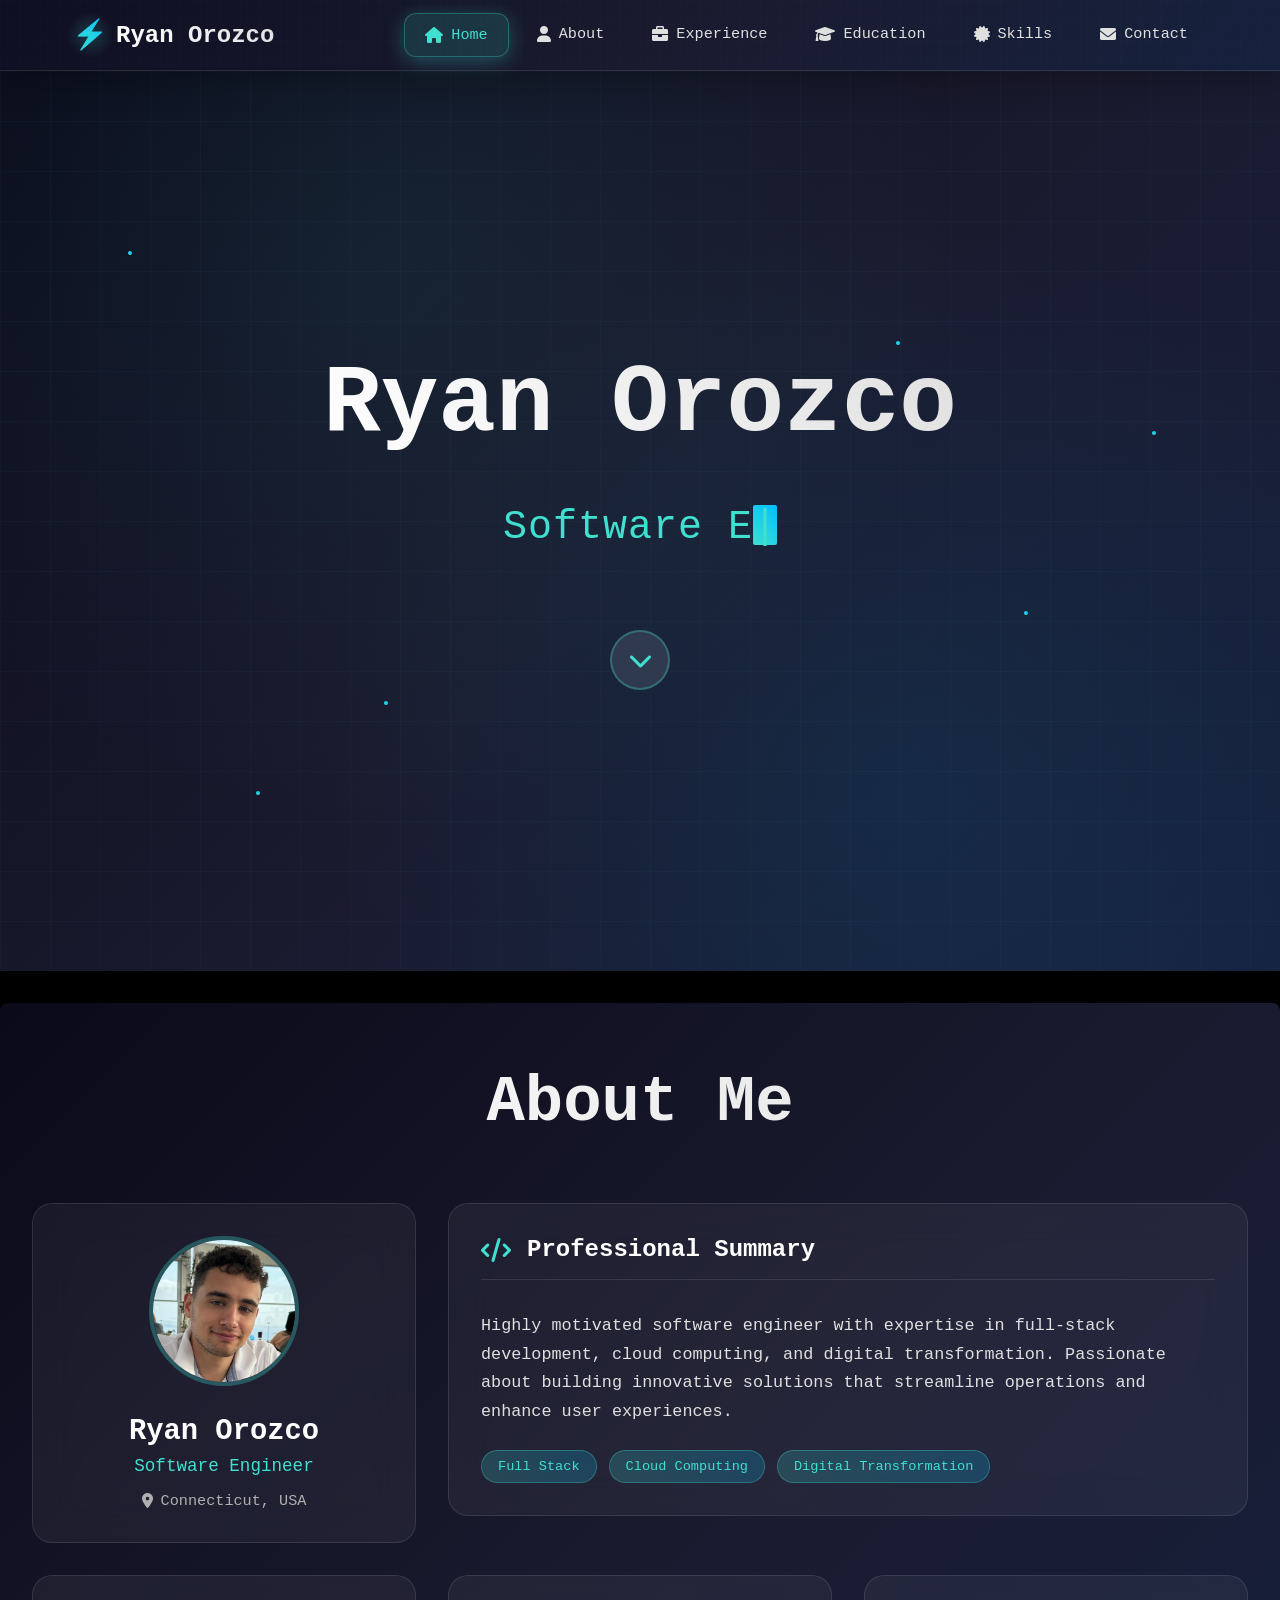
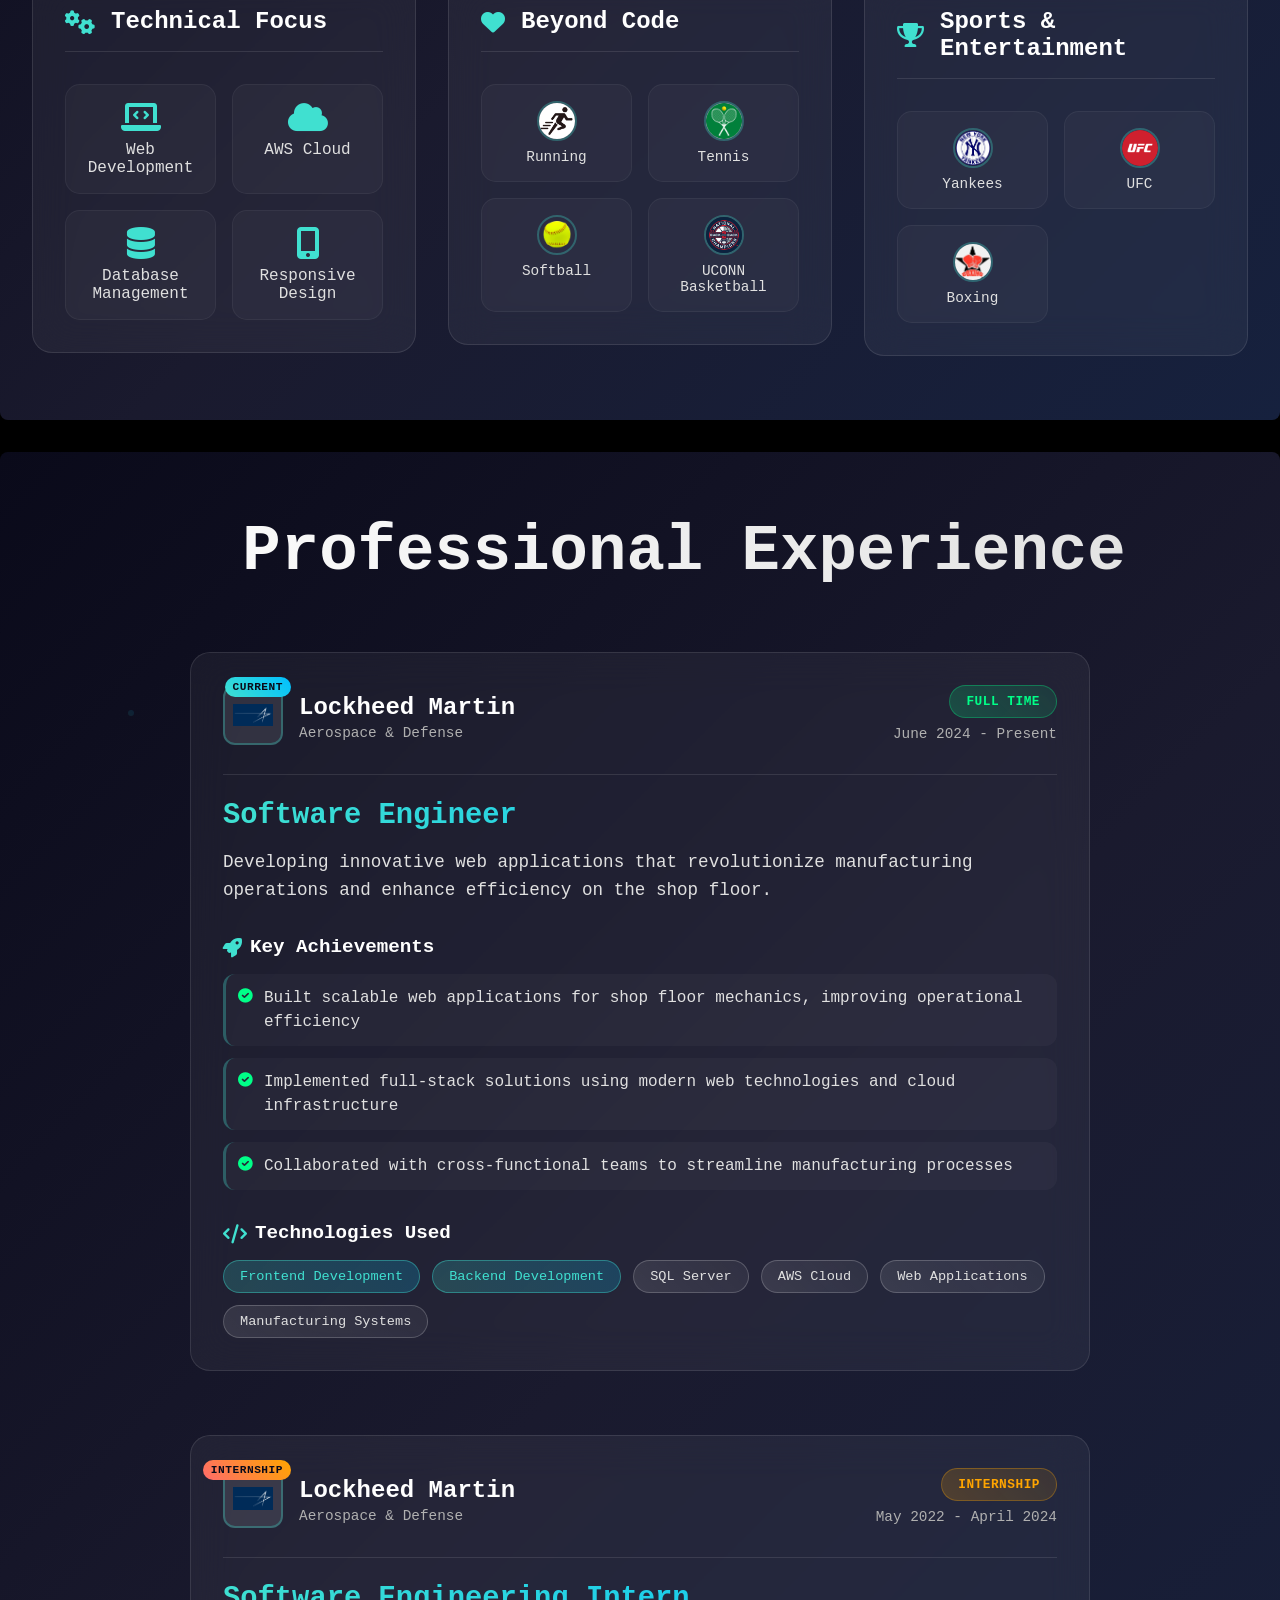
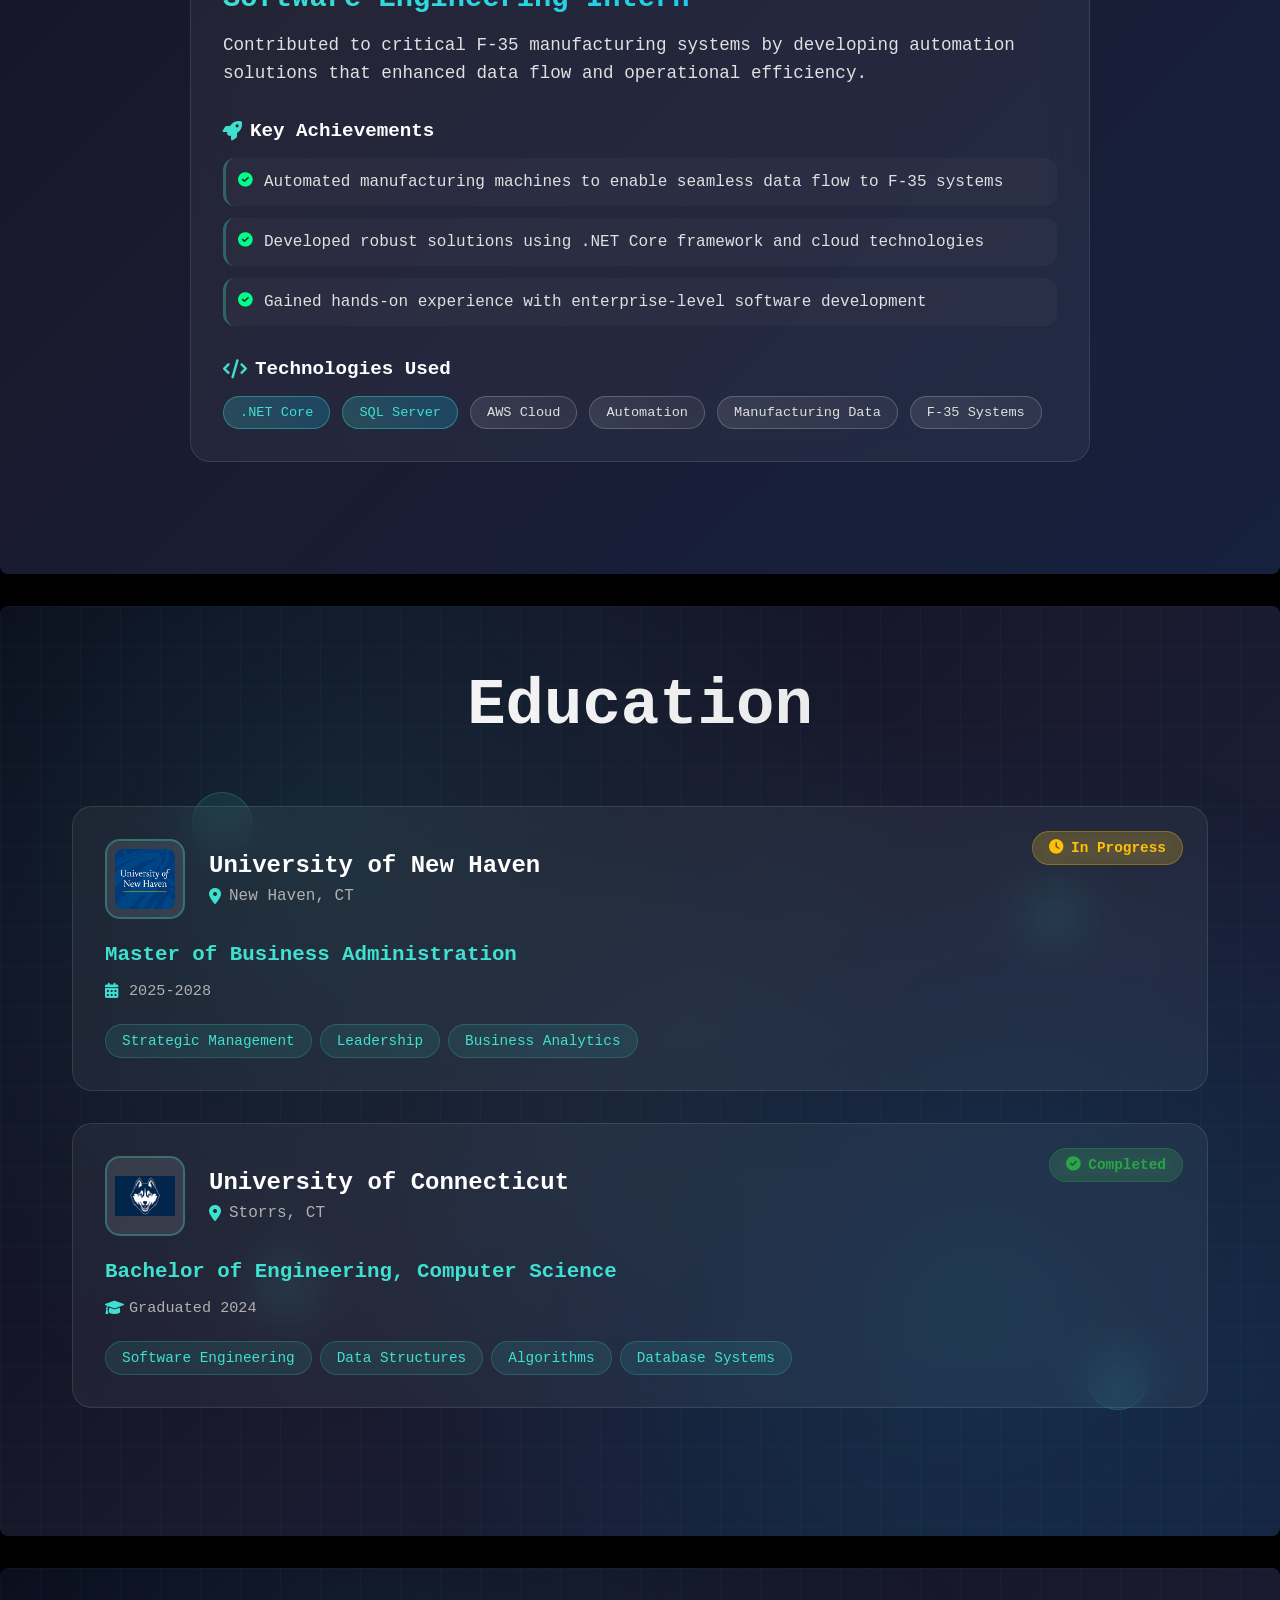
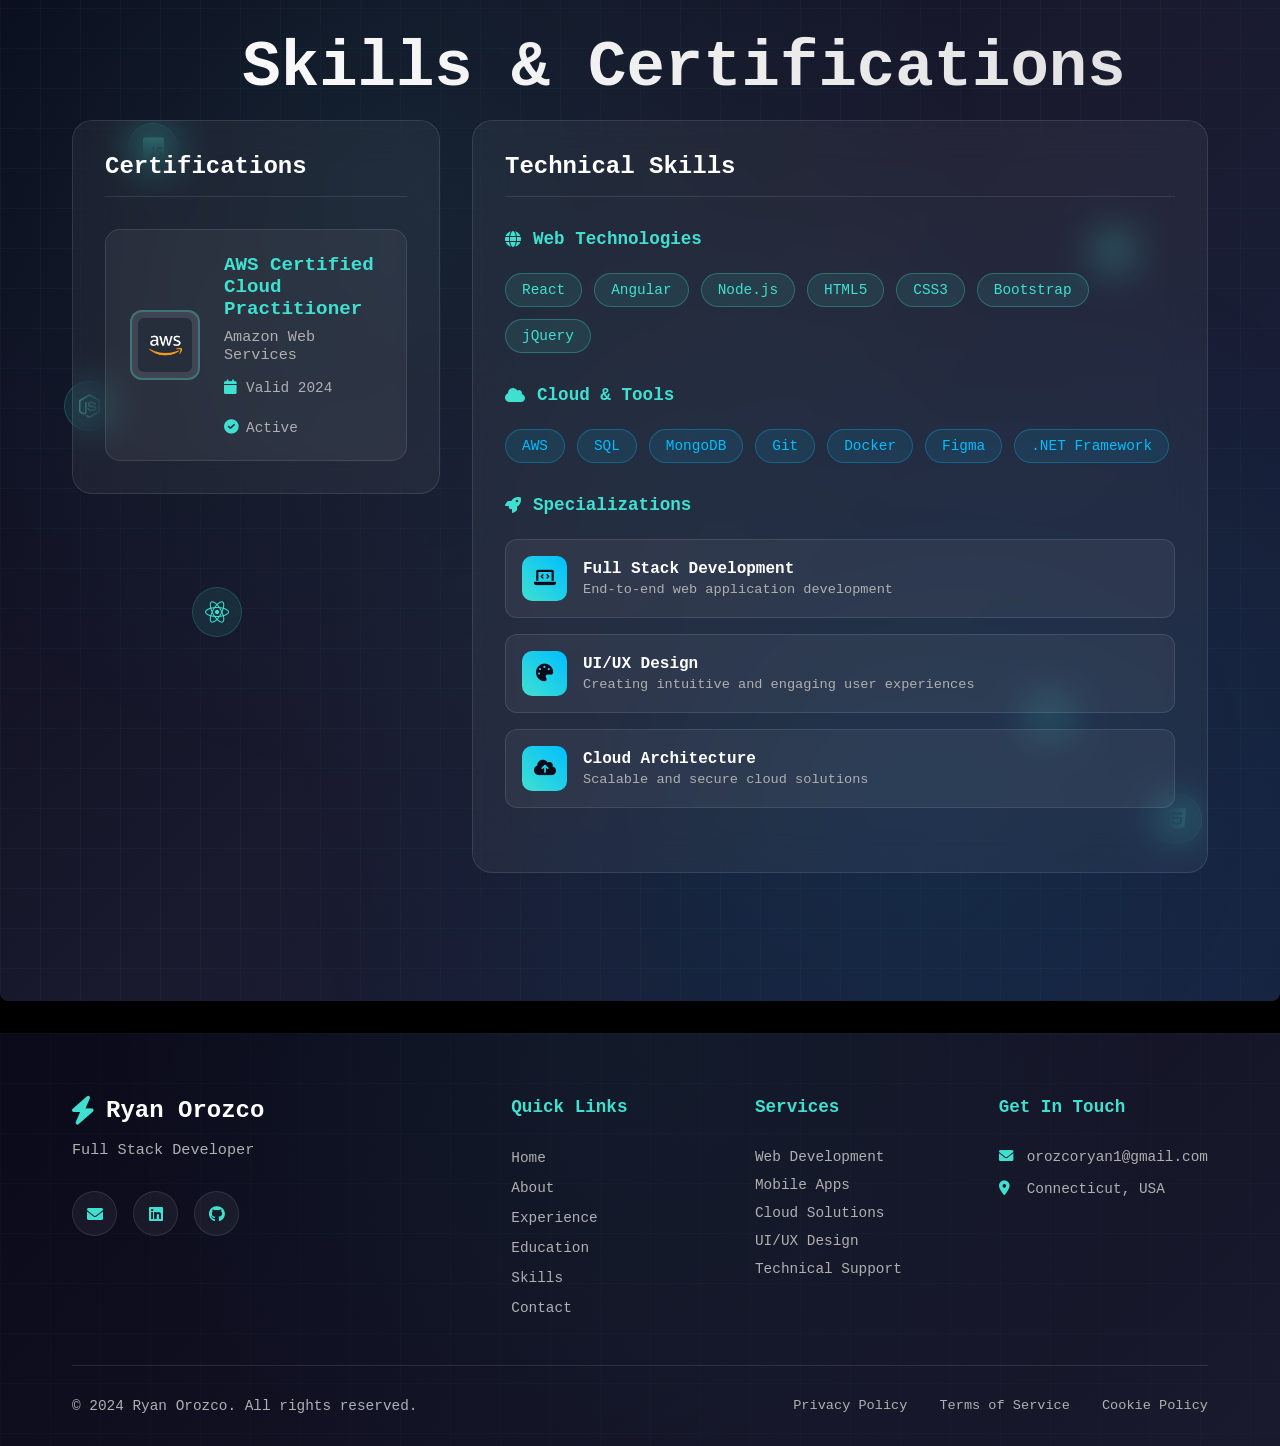
==== index.html @ 49c232d5 "before computer dies" ====
<!DOCTYPE html>
<html lang="en">
<head>
    <meta charset="UTF-8">
    <meta name="viewport" content="width=device-width, initial-scale=1.0">
    <title>Ryan Orozco - Software Engineer</title>
    <link rel="stylesheet" href="Styles/Baseline.css">
    <link rel="stylesheet" href="https://cdnjs.cloudflare.com/ajax/libs/font-awesome/6.0.0-beta3/css/all.min.css">
</head>
<body>
    <!--#region NavBar-->
        <nav class="modern-navbar">
            <div class="nav-container">
                <div class="nav-brand">
                    <a href="#home" class="brand-link">
                        <span class="brand-icon">⚡</span>
                        <span class="brand-text">Ryan Orozco</span>
                    </a>
                </div>
                
                <ul class="nav-menu" id="navbar">
                    <li class="nav-item">
                        <a href="#home" class="nav-link">
                            <i class="fas fa-home"></i>
                            <span>Home</span>
                        </a>
                    </li>
                    <li class="nav-item">
                        <a href="#about" class="nav-link">
                            <i class="fas fa-user"></i>
                            <span>About</span>
                        </a>
                    </li>
                    <li class="nav-item">
                        <a href="#experience" class="nav-link">
                            <i class="fas fa-briefcase"></i>
                            <span>Experience</span>
                        </a>
                    </li>
                    <li class="nav-item">
                        <a href="#education" class="nav-link">
                            <i class="fas fa-graduation-cap"></i>
                            <span>Education</span>
                        </a>
                    </li>
                    <li class="nav-item">
                        <a href="#certifications_and_skills" class="nav-link">
                            <i class="fas fa-certificate"></i>
                            <span>Skills</span>
                        </a>
                    </li>
                    <li class="nav-item">
                        <a href="#contact" class="nav-link">
                            <i class="fas fa-envelope"></i>
                            <span>Contact</span>
                        </a>
                    </li>
                </ul>
                
                <div class="nav-toggle" id="hamburger">
                    <span class="hamburger-line"></span>
                    <span class="hamburger-line"></span>
                    <span class="hamburger-line"></span>
                </div>
            </div>
        </nav>
        <script src="Scripts/navbarScript.js"></script>
    <!-- #endregion Navbar -->

    <header id="home" class="modern-hero">
        <!-- Animated background elements -->
        <div class="hero-background">
            <div class="tech-grid"></div>
            <div class="floating-particles">
                <div class="particle"></div>
                <div class="particle"></div>
                <div class="particle"></div>
                <div class="particle"></div>
                <div class="particle"></div>
                <div class="particle"></div>
            </div>
            <div class="gradient-overlay"></div>
        </div>
        
        <!-- Main content -->
        <div class="hero-content">
                
                <h1 class="hero-name">
                    <span id="name"></span>
                </h1>
                
                <h2 class="hero-title">
                    <span id="title"></span>
                </h2>
                
                <!-- Dropdown Arrow -->
                <div class="dropdown-arrow" id="dropdownArrow">
                    <i class="fas fa-chevron-down"></i>
                </div>
                
              
            </div>
                        
        </div>
        
        
        <!-- Audio element for effects -->
        <audio id="whooshSound" src="Images/whoosh.mp3" preload="auto"></audio>
    </header>
    

    <!-- #region Calling Scripts -->
    <script src="Scripts/cursorScript.js"></script>

    <!-- #endregion -->


    <!-- #region Sections -->


    <!-- #region About Me -->
    <section id="about" class="modern-about-section">
        <!-- Animated background elements -->
        <div class="about-background">
            <div class="code-particles">
                <div class="code-line"></div>
                <div class="code-line"></div>
                <div class="code-line"></div>
                <div class="code-line"></div>
                <div class="code-line"></div>
            </div>
            <div class="tech-grid-overlay"></div>
        </div>

        <div class="about-container">
            <div class="about-header">
                <h2 class="section-title">
                    About Me
                </h2>
            </div>

            <div class="about-content-grid">
                <!-- Profile Card -->
                <div class="profile-card">
                    <div class="profile-image-container">
                        <img src="Images/AboutMeCropped.jpg" alt="Ryan Orozco" class="profile-image">
                    </div>
                    <div class="profile-info">
                        <h3 class="profile-name">Ryan Orozco</h3>
                        <p class="profile-title">Software Engineer</p>
                        <div class="profile-location">
                            <i class="fas fa-map-marker-alt"></i>
                            <span>Connecticut, USA</span>
                        </div>
                    </div>
                </div>

                <!-- Professional Summary Card -->
                <div class="summary-card">
                    <div class="card-header">
                        <i class="fas fa-code"></i>
                        <h3>Professional Summary</h3>
                    </div>
                    <div class="card-content">
                        <p class="summary-text">
                            Highly motivated software engineer with expertise in full-stack development, 
                            cloud computing, and digital transformation. Passionate about building 
                            innovative solutions that streamline operations and enhance user experiences.
                        </p>
                        <div class="tech-highlights">
                            <span class="tech-tag">Full Stack</span>
                            <span class="tech-tag">Cloud Computing</span>
                            <span class="tech-tag">Digital Transformation</span>
                        </div>
                    </div>
                </div>

                <!-- Technical Expertise Card -->
                <div class="expertise-card">
                    <div class="card-header">
                        <i class="fas fa-cogs"></i>
                        <h3>Technical Focus</h3>
                    </div>
                    <div class="card-content">
                        <div class="expertise-grid">
                            <div class="expertise-item">
                                <i class="fas fa-laptop-code"></i>
                                <span>Web Development</span>
                            </div>
                            <div class="expertise-item">
                                <i class="fas fa-cloud"></i>
                                <span>AWS Cloud</span>
                            </div>
                            <div class="expertise-item">
                                <i class="fas fa-database"></i>
                                <span>Database Management</span>
                            </div>
                            <div class="expertise-item">
                                <i class="fas fa-mobile-alt"></i>
                                <span>Responsive Design</span>
                            </div>
                        </div>
                    </div>
                </div>

                <!-- Interests & Hobbies Card -->
                <div class="interests-card">
                    <div class="card-header">
                        <i class="fas fa-heart"></i>
                        <h3>Beyond Code</h3>
                    </div>
                    <div class="card-content">
                        <div class="interests-grid">
                            <div class="interest-item">
                                <img src="Images/running.jpg" alt="Running" class="interest-icon">
                                <span>Running</span>
                            </div>
                            <div class="interest-item">
                                <img src="Images/tennis.jpg" alt="Tennis" class="interest-icon">
                                <span>Tennis</span>
                            </div>
                            <div class="interest-item">
                                <img src="Images/mensoftball.png" alt="Softball" class="interest-icon">
                                <span>Softball</span>
                            </div>
                            <div class="interest-item">
                                <img src="Images/uconnbasketball.png" alt="UCONN Basketball" class="interest-icon">
                                <span>UCONN Basketball</span>
                            </div>
                        </div>
                    </div>
                </div>

                <!-- Sports & Entertainment Card -->
                <div class="sports-card">
                    <div class="card-header">
                        <i class="fas fa-trophy"></i>
                        <h3>Sports & Entertainment</h3>
                    </div>
                    <div class="card-content">
                        <div class="sports-grid">
                            <div class="sport-item">
                                <img src="Images/Yankees.png" alt="Yankees" class="sport-icon">
                                <span>Yankees</span>
                            </div>
                            <div class="sport-item">
                                <img src="Images/UFC.png" alt="UFC" class="sport-icon">
                                <span>UFC</span>
                            </div>
                            <div class="sport-item">
                                <img src="Images/boxing.png" alt="Boxing" class="sport-icon">
                                <span>Boxing</span>
                            </div>
                        </div>
                    </div>
                </div>

            </div>
        </div>
    </section>
    
    

    <!-- #endregion About Me -->

    <!-- #region Experience -->
    <section id="experience" class="modern-experience-section">
        <!-- Animated background elements -->
        <div class="experience-background">
            <div class="tech-particles">
                <div class="tech-particle"></div>
                <div class="tech-particle"></div>
                <div class="tech-particle"></div>
                <div class="tech-particle"></div>
                <div class="tech-particle"></div>
                <div class="tech-particle"></div>
            </div>
            <div class="circuit-pattern"></div>
        </div>

        <div class="experience-container">
            <div class="experience-header">
                <h2 class="section-title">
                    <span class="title-icon">💼</span>
                    Professional Experience
                </h2>
            </div>

            <div class="experience-timeline">
                <!-- Current Role -->
                <div class="experience-item current">
                    <div class="experience-timeline-marker">
                        <div class="timeline-dot current-dot"></div>
                        <div class="timeline-line"></div>
                    </div>
                    
                    <div class="experience-card">
                        <div class="experience-header-card">
                            <div class="company-info">
                                <div class="company-logo-container">
                                    <img src="Images/LMCOlogo.png" alt="Lockheed Martin" class="company-logo">
                                    <div class="company-badge">Current</div>
                                </div>
                                <div class="company-details">
                                    <h3 class="company-name">Lockheed Martin</h3>
                                    <p class="company-industry">Aerospace & Defense</p>
                                </div>
                            </div>
                            <div class="role-meta">
                                <span class="employment-type full-time">Full Time</span>
                                <span class="duration">June 2024 - Present</span>
                            </div>
                        </div>

                        <div class="role-info">
                            <h4 class="role-title">Software Engineer</h4>
                            <p class="role-description">
                                Developing innovative web applications that revolutionize manufacturing operations 
                                and enhance efficiency on the shop floor.
                            </p>
                        </div>

                        <div class="achievements">
                            <h5 class="achievements-title">
                                <i class="fas fa-rocket"></i>
                                Key Achievements
                            </h5>
                            <ul class="achievements-list">
                                <li class="achievement-item">
                                    <i class="fas fa-check-circle"></i>
                                    <span>Built scalable web applications for shop floor mechanics, improving operational efficiency</span>
                                </li>
                                <li class="achievement-item">
                                    <i class="fas fa-check-circle"></i>
                                    <span>Implemented full-stack solutions using modern web technologies and cloud infrastructure</span>
                                </li>
                                <li class="achievement-item">
                                    <i class="fas fa-check-circle"></i>
                                    <span>Collaborated with cross-functional teams to streamline manufacturing processes</span>
                                </li>
                            </ul>
                        </div>

                        <div class="tech-stack">
                            <h5 class="tech-stack-title">
                                <i class="fas fa-code"></i>
                                Technologies Used
                            </h5>
                            <div class="tech-tags">
                                <span class="tech-tag primary">Frontend Development</span>
                                <span class="tech-tag primary">Backend Development</span>
                                <span class="tech-tag secondary">SQL Server</span>
                                <span class="tech-tag secondary">AWS Cloud</span>
                                <span class="tech-tag secondary">Web Applications</span>
                                <span class="tech-tag secondary">Manufacturing Systems</span>
                            </div>
                        </div>
                    </div>
                </div>

                <!-- Previous Role -->
                <div class="experience-item">
                    <div class="experience-timeline-marker">
                        <div class="timeline-dot"></div>
                        <div class="timeline-line"></div>
                    </div>
                    
                    <div class="experience-card">
                        <div class="experience-header-card">
                            <div class="company-info">
                                <div class="company-logo-container">
                                    <img src="Images/LMCOlogo.png" alt="Lockheed Martin" class="company-logo">
                                    <div class="company-badge internship">Internship</div>
                                </div>
                                <div class="company-details">
                                    <h3 class="company-name">Lockheed Martin</h3>
                                    <p class="company-industry">Aerospace & Defense</p>
                                </div>
                            </div>
                            <div class="role-meta">
                                <span class="employment-type internship">Internship</span>
                                <span class="duration">May 2022 - April 2024</span>
                            </div>
                        </div>

                        <div class="role-info">
                            <h4 class="role-title">Software Engineering Intern</h4>
                            <p class="role-description">
                                Contributed to critical F-35 manufacturing systems by developing automation solutions 
                                that enhanced data flow and operational efficiency.
                            </p>
                        </div>

                        <div class="achievements">
                            <h5 class="achievements-title">
                                <i class="fas fa-rocket"></i>
                                Key Achievements
                            </h5>
                            <ul class="achievements-list">
                                <li class="achievement-item">
                                    <i class="fas fa-check-circle"></i>
                                    <span>Automated manufacturing machines to enable seamless data flow to F-35 systems</span>
                                </li>
                                <li class="achievement-item">
                                    <i class="fas fa-check-circle"></i>
                                    <span>Developed robust solutions using .NET Core framework and cloud technologies</span>
                                </li>
                                <li class="achievement-item">
                                    <i class="fas fa-check-circle"></i>
                                    <span>Gained hands-on experience with enterprise-level software development</span>
                                </li>
                            </ul>
                        </div>

                        <div class="tech-stack">
                            <h5 class="tech-stack-title">
                                <i class="fas fa-code"></i>
                                Technologies Used
                            </h5>
                            <div class="tech-tags">
                                <span class="tech-tag primary">.NET Core</span>
                                <span class="tech-tag primary">SQL Server</span>
                                <span class="tech-tag secondary">AWS Cloud</span>
                                <span class="tech-tag secondary">Automation</span>
                                <span class="tech-tag secondary">Manufacturing Data</span>
                                <span class="tech-tag secondary">F-35 Systems</span>
                            </div>
                        </div>
                    </div>
                </div>

                <!-- Timeline End -->
                <div class="timeline-end">
                    <div class="timeline-dot end-dot"></div>
                </div>
            </div>
        </div>
    </section>

    <!-- #endregion Experience -->

    <!-- #region Education -->
    <section id="education" class="modern-education-section">
        <!-- Animated background elements -->
        <div class="education-background">
            <div class="tech-grid-overlay"></div>
            <div class="floating-elements">
                <div class="floating-element"></div>
                <div class="floating-element"></div>
                <div class="floating-element"></div>
                <div class="floating-element"></div>
            </div>
            <div class="gradient-mesh"></div>
        </div>

        <div class="education-container">
            <div class="education-header">
                <h2 class="section-title">
                    Education
                </h2>
            </div>

            <div class="education-timeline">
                <!-- Current/Upcoming Education -->
                <div class="education-card upcoming">
                    <div class="education-status">
                        <div class="status-badge upcoming">
                            <i class="fas fa-clock"></i>
                            <span>In Progress</span>
                        </div>
                    </div>
                    
                    <div class="education-content">
                        <div class="university-info">
                            <div class="university-logo">
                                <img src="Images/UNHlogo.png" alt="University of New Haven Logo">
                            </div>
                            <div class="university-details">
                                <h3>University of New Haven</h3>
                                <p class="location">
                                    <i class="fas fa-map-marker-alt"></i>
                                    New Haven, CT
                                </p>
                            </div>
                        </div>
                        
                        <div class="degree-info">
                            <h4>Master of Business Administration</h4>
                            <div class="degree-meta">
                                <span class="start-date">
                                    <i class="fas fa-calendar-alt"></i>
                                    2025-2028
                                </span>
                                
                            </div>
                        </div>
                        
                        <div class="education-skills">
                            <span class="skill-tag">Strategic Management</span>
                            <span class="skill-tag">Leadership</span>
                            <span class="skill-tag">Business Analytics</span>
                        </div>
                    </div>
                </div>

                <!-- Completed Education -->
                <div class="education-card completed">
                    <div class="education-status">
                        <div class="status-badge completed">
                            <i class="fas fa-check-circle"></i>
                            <span>Completed</span>
                        </div>
                    </div>
                    
                    <div class="education-content">
                        <div class="university-info">
                            <div class="university-logo">
                                <img src="Images/UconnLogoPersonalWeb.jpeg" alt="University of Connecticut Logo">
                            </div>
                            <div class="university-details">
                                <h3>University of Connecticut</h3>
                                <p class="location">
                                    <i class="fas fa-map-marker-alt"></i>
                                    Storrs, CT
                                </p>
                            </div>
                        </div>
                        
                        <div class="degree-info">
                            <h4>Bachelor of Engineering, Computer Science</h4>
                            <div class="degree-meta">
                                <span class="graduation-date">
                                    <i class="fas fa-graduation-cap"></i>
                                    Graduated 2024
                                </span>
                            </div>
                        </div>
                        
                        <div class="education-skills">
                            <span class="skill-tag">Software Engineering</span>
                            <span class="skill-tag">Data Structures</span>
                            <span class="skill-tag">Algorithms</span>
                            <span class="skill-tag">Database Systems</span>
                        </div>
                    </div>
                </div>
            </div>
           
        </div>
    </section>
    
     <!-- #endregion Education -->

    <!-- #region Certification and Skills -->
    <section id="certifications_and_skills" class="modern-skills-section">
        <!-- Animated background elements -->
        <div class="skills-background">
            <div class="tech-pattern"></div>
            <div class="floating-icons">
                <div class="floating-icon">
                    <i class="fab fa-js-square"></i>
                </div>
                <div class="floating-icon">
                    <i class="fab fa-python"></i>
                </div>
                <div class="floating-icon">
                    <i class="fab fa-react"></i>
                </div>
                <div class="floating-icon">
                    <i class="fab fa-aws"></i>
                </div>
                <div class="floating-icon">
                    <i class="fab fa-node-js"></i>
                </div>
                <div class="floating-icon">
                    <i class="fab fa-html5"></i>
                </div>
            </div>
            <div class="gradient-overlay"></div>
        </div>

        <div class="skills-container">
            <div class="skills-header">
                <h2 class="section-title">
                    <span class="title-icon">⚡</span>
                    Skills & Certifications
                </h2>
            </div>

            <div class="skills-content">
                <!-- Certifications Section -->
                <div class="certifications-section">
                    <div class="section-card">
                        <div class="card-header">
                            <h3>Certifications</h3>
                        </div>
                        <div class="card-content">
                            <div class="certification-item">
                                <div class="cert-logo">
                                    <img src="Images/AWS.jpeg" alt="AWS Certified Logo">
                                </div>
                                <div class="cert-details">
                                    <h4>AWS Certified Cloud Practitioner</h4>
                                    <p class="cert-issuer">Amazon Web Services</p>
                                    <div class="cert-meta">
                                        <span class="cert-date">
                                            <i class="fas fa-calendar"></i>
                                            Valid 2024
                                        </span>
                                        <span class="cert-status">
                                            <i class="fas fa-check-circle"></i>
                                            Active
                                        </span>
                                    </div>
                                </div>
                            </div>
                        </div>
                    </div>
                </div>

                <!-- Skills Section -->
                <div class="skills-section">
                    <div class="section-card">
                        <div class="card-header">
                           
                            <h3>Technical Skills</h3>
                        </div>
                        <div class="card-content">

                            <!-- Web Technologies -->
                            <div class="skill-category">
                                <h4 class="category-title">
                                    <i class="fas fa-globe"></i>
                                    Web Technologies
                                </h4>
                                <div class="skills-tags">
                                    <span class="skill-tag primary">React</span>
                                    <span class="skill-tag primary">Angular</span>
                                    <span class="skill-tag primary">Node.js</span>
                                    <span class="skill-tag primary">HTML5</span>
                                    <span class="skill-tag primary">CSS3</span>
                                    <span class="skill-tag primary">Bootstrap</span>
                                    <span class="skill-tag primary">jQuery</span>
                                </div>
                            </div>

                            <!-- Cloud & Tools -->
                            <div class="skill-category">
                                <h4 class="category-title">
                                    <i class="fas fa-cloud"></i>
                                    Cloud & Tools
                                </h4>
                                <div class="skills-tags">
                                    <span class="skill-tag secondary">AWS</span>
                                    <span class="skill-tag secondary">SQL</span>
                                    <span class="skill-tag secondary">MongoDB</span>
                                    <span class="skill-tag secondary">Git</span>
                                    <span class="skill-tag secondary">Docker</span>
                                    <span class="skill-tag secondary">Figma</span>
                                    <span class="skill-tag secondary">.NET Framework</span>
                                </div>
                            </div>

                            <!-- Specializations -->
                            <div class="skill-category">
                                <h4 class="category-title">
                                    <i class="fas fa-rocket"></i>
                                    Specializations
                                </h4>
                                <div class="specializations">
                                    <div class="specialization-item">
                                        <div class="spec-icon">
                                            <i class="fas fa-laptop-code"></i>
                                        </div>
                                        <div class="spec-content">
                                            <h5>Full Stack Development</h5>
                                            <p>End-to-end web application development</p>
                                        </div>
                                    </div>
                                    <div class="specialization-item">
                                        <div class="spec-icon">
                                            <i class="fas fa-palette"></i>
                                        </div>
                                        <div class="spec-content">
                                            <h5>UI/UX Design</h5>
                                            <p>Creating intuitive and engaging user experiences</p>
                                        </div>
                                    </div>
                                    <div class="specialization-item">
                                        <div class="spec-icon">
                                            <i class="fas fa-cloud-upload-alt"></i>
                                        </div>
                                        <div class="spec-content">
                                            <h5>Cloud Architecture</h5>
                                            <p>Scalable and secure cloud solutions</p>
                                        </div>
                                    </div>
                                </div>
                            </div>
                        </div>
                    </div>
                </div>
            </div>

           
    </section>
    
  <!-- #endregion Certifications and Skills -->

 

    <!-- #endregion Sections -->
    
    <!-- #region Footer -->
    <footer class="modern-footer">
        <div class="footer-background">
            <div class="footer-pattern"></div>
            <div class="footer-glow"></div>
        </div>
        
        <div class="footer-container">
            <div class="footer-content">
                <!-- Brand Section -->
                <div class="footer-brand">
                    <div class="footer-logo">
                        <i class="fas fa-bolt"></i>
                        <span>Ryan Orozco</span>
                    </div>
                    <p class="footer-tagline">Full Stack Developer</p>
                    <div class="footer-social">
                        <a href="mailto:orozcoryan1@gmail.com" class="social-link">
                            <i class="fas fa-envelope"></i>
                        </a>
                        <a href="https://www.linkedin.com/in/ryan-orozco-b74a25164/" target="_blank" class="social-link">
                            <i class="fab fa-linkedin"></i>
                        </a>
                        <a href="#" class="social-link">
                            <i class="fab fa-github"></i>
                        </a>
                    </div>
                </div>

                <!-- Quick Links -->
                <div class="footer-links">
                    <h4>Quick Links</h4>
                    <ul>
                        <li><a href="#home">Home</a></li>
                        <li><a href="#about">About</a></li>
                        <li><a href="#experience">Experience</a></li>
                        <li><a href="#education">Education</a></li>
                        <li><a href="#certifications_and_skills">Skills</a></li>
                        <li><a href="#contact">Contact</a></li>
                    </ul>
                </div>

                <!-- Services -->
                <div class="footer-services">
                    <h4>Services</h4>
                    <ul>
                        <li>Web Development</li>
                        <li>Mobile Apps</li>
                        <li>Cloud Solutions</li>
                        <li>UI/UX Design</li>
                        <li>Technical Support</li>
                    </ul>
                </div>

                <!-- Contact Info -->
                <div class="footer-contact">
                    <h4>Get In Touch</h4>
                    <div class="contact-info">
                        <div class="contact-item">
                            <i class="fas fa-envelope"></i>
                            <span>orozcoryan1@gmail.com</span>
                        </div>
                        <div class="contact-item">
                            <i class="fas fa-map-marker-alt"></i>
                            <span>Connecticut, USA</span>
                        </div>
                        
                    </div>
                </div>
            </div>

            <!-- Footer Bottom -->
            <div class="footer-bottom">
                <div class="footer-copyright">
                    <p>&copy; 2024 Ryan Orozco. All rights reserved.</p>
                </div>
                <div class="footer-legal">
                    <a href="#">Privacy Policy</a>
                    <a href="#">Terms of Service</a>
                    <a href="#">Cookie Policy</a>
                </div>
            </div>
        </div>
    </footer>
    <!-- #endregion Footer -->

</body>
</html>
---- Styles/Baseline.css ----
/* ===== GLOBAL STYLES ===== */
* {
    box-sizing: border-box;
}

body {
    font-family: 'Courier New', Courier, monospace;
    margin: 0;
    padding: 0;
    background-color: black;
    color: #333;
    overflow-x: hidden;
}

html {
    scroll-behavior: smooth;
}

/* Custom Scrollbar */
::-webkit-scrollbar {
    width: 8px;
}

::-webkit-scrollbar-track {
    background: #0f0f23;
}

::-webkit-scrollbar-thumb {
    background: linear-gradient(45deg, #40e0d0, #00bfff);
    border-radius: 4px;
}

::-webkit-scrollbar-thumb:hover {
    background: linear-gradient(45deg, #00bfff, #40e0d0);
}

/* ===== HERO SECTION ===== */
.modern-hero {
    position: relative;
    min-height: 100vh;
    display: flex;
    flex-direction: column;
    justify-content: center;
    align-items: center;
    color: white;
    overflow: hidden;
    background: linear-gradient(135deg, #0a0a1a 0%, #1a1a2e 50%, #16213e 100%);
}

/* Background Elements */
.hero-background {
    position: absolute;
    top: 0;
    left: 0;
    width: 100%;
    height: 100%;
    z-index: 1;
}

.tech-grid {
    position: absolute;
    top: 0;
    left: 0;
    width: 100%;
    height: 100%;
    background-image: 
        linear-gradient(rgba(64, 224, 208, 0.03) 1px, transparent 1px),
        linear-gradient(90deg, rgba(64, 224, 208, 0.03) 1px, transparent 1px);
    background-size: 50px 50px;
    animation: gridMove 20s linear infinite;
}

.floating-particles {
    position: absolute;
    width: 100%;
    height: 100%;
}

.particle {
    position: absolute;
    width: 4px;
    height: 4px;
    background: linear-gradient(45deg, #40e0d0, #00bfff);
    border-radius: 50%;
    animation: float 6s ease-in-out infinite;
}

.particle:nth-child(1) { top: 20%; left: 10%; animation-delay: 0s; }
.particle:nth-child(2) { top: 60%; left: 80%; animation-delay: 1s; }
.particle:nth-child(3) { top: 80%; left: 20%; animation-delay: 2s; }
.particle:nth-child(4) { top: 30%; left: 70%; animation-delay: 3s; }
.particle:nth-child(5) { top: 70%; left: 30%; animation-delay: 4s; }
.particle:nth-child(6) { top: 40%; left: 90%; animation-delay: 5s; }

.gradient-overlay {
    position: absolute;
    top: 0;
    left: 0;
    width: 100%;
    height: 100%;
    background: radial-gradient(circle at 30% 20%, rgba(64, 224, 208, 0.1) 0%, transparent 50%),
                radial-gradient(circle at 70% 80%, rgba(0, 191, 255, 0.1) 0%, transparent 50%);
}

/* Hero Content */
.hero-content {
    position: relative;
    z-index: 2;
    max-width: 1200px;
    width: 100%;
    padding: 0 2rem;
    text-align: center;
    display: flex;
    flex-direction: column;
    align-items: center;
    gap: 3rem;
}

.hero-text-container {
    display: flex;
    flex-direction: column;
    align-items: center;
    gap: 1.5rem;
}

.hero-greeting {
    opacity: 0;
    animation: fadeInUp 1s ease-out 0.5s forwards;
}

.greeting-text {
    font-size: 1.2rem;
    font-weight: 300;
    color: #40e0d0;
    letter-spacing: 2px;
    text-transform: uppercase;
}

.hero-name {
    font-size: clamp(3rem, 8vw, 6rem);
    font-weight: 700;
    margin: 0;
    background: linear-gradient(45deg, #fff, #e0e0e0);
    -webkit-background-clip: text;
    -webkit-text-fill-color: transparent;
    background-clip: text;
    opacity: 0;
    animation: fadeInUp 1s ease-out 1s forwards;
    line-height: 1.1;
}

.hero-title {
    font-size: clamp(1.5rem, 4vw, 2.5rem);
    font-weight: 300;
    margin: 0;
    color: #40e0d0;
    opacity: 0;
    animation: fadeInUp 1s ease-out 1.5s forwards;
    letter-spacing: 1px;
}

.hero-description {
    max-width: 600px;
    opacity: 0;
    animation: fadeInUp 1s ease-out 2s forwards;
}

.hero-description p {
    font-size: 1.1rem;
    color: #b0b0b0;
    margin: 0;
    line-height: 1.6;
}

/* Call to Action Buttons */
.hero-actions {
    display: flex;
    gap: 1rem;
    flex-wrap: wrap;
    justify-content: center;
    opacity: 0;
    animation: fadeInUp 1s ease-out 2.5s forwards;
}

.cta-button {
    display: flex;
    align-items: center;
    gap: 0.5rem;
    padding: 1rem 2rem;
    border-radius: 50px;
    text-decoration: none;
    font-weight: 600;
    font-size: 1rem;
    transition: all 0.3s ease;
    position: relative;
    overflow: hidden;
    cursor: pointer;
    user-select: none;
}

.cta-button::before {
    content: '';
    position: absolute;
    top: 0;
    left: -100%;
    width: 100%;
    height: 100%;
    background: linear-gradient(90deg, transparent, rgba(255, 255, 255, 0.2), transparent);
    transition: left 0.5s ease;
}

.cta-button:hover::before {
    left: 100%;
}

.cta-button.primary {
    background: linear-gradient(45deg, #40e0d0, #00bfff);
    color: #0a0a1a;
    box-shadow: 0 8px 25px rgba(64, 224, 208, 0.3);
}

.cta-button.primary:hover {
    transform: translateY(-3px);
    box-shadow: 0 12px 35px rgba(64, 224, 208, 0.4);
}

.cta-button.secondary {
    background: transparent;
    color: #40e0d0;
    border: 2px solid #40e0d0;
}

.cta-button.secondary:hover {
    background: rgba(64, 224, 208, 0.1);
    transform: translateY(-3px);
    box-shadow: 0 8px 25px rgba(64, 224, 208, 0.2);
}

/* Tech Stack Preview */
.tech-stack-preview {
    display: flex;
    gap: 2rem;
    flex-wrap: wrap;
    justify-content: center;
    opacity: 0;
    animation: fadeInUp 1s ease-out 3s forwards;
}

.tech-item {
    display: flex;
    flex-direction: column;
    align-items: center;
    gap: 0.5rem;
    padding: 1rem;
    border-radius: 15px;
    background: rgba(255, 255, 255, 0.05);
    backdrop-filter: blur(10px);
    border: 1px solid rgba(255, 255, 255, 0.1);
    transition: all 0.3s ease;
    cursor: pointer;
    position: relative;
    overflow: hidden;
}

.tech-item::before {
    content: '';
    position: absolute;
    top: 0;
    left: -100%;
    width: 100%;
    height: 100%;
    background: linear-gradient(90deg, transparent, rgba(64, 224, 208, 0.1), transparent);
    transition: left 0.5s ease;
}

.tech-item:hover::before {
    left: 100%;
}

.tech-item:hover {
    transform: translateY(-5px);
    background: rgba(64, 224, 208, 0.1);
    border-color: rgba(64, 224, 208, 0.3);
    box-shadow: 0 10px 30px rgba(64, 224, 208, 0.2);
}

.tech-item i {
    font-size: 2rem;
    color: #40e0d0;
}

.tech-item span {
    font-size: 0.9rem;
    color: #b0b0b0;
    font-weight: 500;
}

/* Dropdown Arrow */
.dropdown-arrow {
    display: flex;
    align-items: center;
    justify-content: center;
    width: 60px;
    height: 60px;
    background: rgba(255, 255, 255, 0.1);
    backdrop-filter: blur(10px);
    border: 2px solid rgba(64, 224, 208, 0.3);
    border-radius: 50%;
    margin: 2rem auto 0;
    cursor: pointer;
    transition: all 0.3s ease;
    opacity: 0;
    transform: translateY(20px);
    animation: fadeInUp 1s ease-out 2.5s forwards;
    position: relative;
    overflow: hidden;
}

.dropdown-arrow::before {
    content: '';
    position: absolute;
    top: 0;
    left: -100%;
    width: 100%;
    height: 100%;
    background: linear-gradient(90deg, transparent, rgba(64, 224, 208, 0.2), transparent);
    transition: left 0.5s ease;
}

.dropdown-arrow:hover::before {
    left: 100%;
}

.dropdown-arrow:hover {
    background: rgba(64, 224, 208, 0.2);
    border-color: rgba(64, 224, 208, 0.6);
    transform: translateY(-5px);
    box-shadow: 0 10px 30px rgba(64, 224, 208, 0.3);
}

.dropdown-arrow i {
    font-size: 1.5rem;
    color: #40e0d0;
    transition: all 0.3s ease;
    animation: bounce 2s infinite;
}

.dropdown-arrow:hover i {
    color: #00bfff;
    transform: scale(1.2);
}

/* Scroll Indicator */
.scroll-indicator {
    position: absolute;
    bottom: 4.5rem;
    left: 49%;
    transform: translateX(-50%);
    z-index: 2;
    display: flex;
    flex-direction: column;
    align-items: center;
    justify-content: center;
    gap: 1rem;
    opacity: 0;
    animation: fadeIn 1s ease-out 4s forwards;
    text-align: center;
    width: auto;
}

.scroll-text {
    font-size: 0.9rem;
    color: #808080;
    letter-spacing: 1px;
    text-transform: uppercase;
}

.scroll-arrow {
    color: #40e0d0;
    font-size: 1.5rem;
    animation: bounce 2s infinite;
}

/* ===== NAVIGATION BAR ===== */
.modern-navbar {
    position: sticky;
    top: 0;
    z-index: 1000;
    background: linear-gradient(135deg, #0f0f23 0%, #1a1a2e 50%, #16213e 100%);
    backdrop-filter: blur(10px);
    border-bottom: 1px solid rgba(255, 255, 255, 0.1);
    box-shadow: 0 8px 32px rgba(0, 0, 0, 0.3);
    transition: all 0.3s ease;
}

.modern-navbar::before {
    content: '';
    position: absolute;
    top: 0;
    left: 0;
    right: 0;
    bottom: 0;
    background-image: 
        linear-gradient(rgba(64, 224, 208, 0.03) 1px, transparent 1px),
        linear-gradient(90deg, rgba(64, 224, 208, 0.03) 1px, transparent 1px);
    background-size: 20px 20px;
    pointer-events: none;
    opacity: 0.5;
}

.nav-container {
    max-width: 1200px;
    margin: 0 auto;
    display: flex;
    justify-content: space-between;
    align-items: center;
    padding: 0 2rem;
    height: 70px;
}

.nav-brand {
    display: flex;
    align-items: center;
}

.brand-link {
    display: flex;
    align-items: center;
    text-decoration: none;
    color: #fff;
    font-weight: 700;
    font-size: 1.5rem;
    transition: all 0.3s ease;
}

.brand-link:hover {
    transform: translateY(-2px);
    text-shadow: 0 0 20px rgba(64, 224, 208, 0.5);
}

.brand-icon {
    font-size: 1.8rem;
    margin-right: 0.5rem;
    background: linear-gradient(45deg, #40e0d0, #00bfff);
    -webkit-background-clip: text;
    -webkit-text-fill-color: transparent;
    background-clip: text;
    animation: pulse 2s infinite;
    position: relative;
}

.brand-icon::after {
    content: '';
    position: absolute;
    top: -5px;
    left: -5px;
    right: -5px;
    bottom: -5px;
    background: radial-gradient(circle, rgba(64, 224, 208, 0.2) 0%, transparent 70%);
    animation: float 3s ease-in-out infinite;
    pointer-events: none;
    border-radius: 50%;
}

.brand-text {
    background: linear-gradient(45deg, #fff, #e0e0e0);
    -webkit-background-clip: text;
    -webkit-text-fill-color: transparent;
    background-clip: text;
}

.nav-menu {
    display: flex;
    list-style: none;
    margin: 0;
    padding: 0;
    gap: 0.5rem;
}

.nav-item {
    position: relative;
}

.nav-link {
    display: flex;
    align-items: center;
    gap: 0.5rem;
    text-decoration: none;
    color: #e0e0e0;
    padding: 0.75rem 1.25rem;
    border-radius: 12px;
    font-weight: 500;
    font-size: 0.95rem;
    transition: all 0.3s ease;
    position: relative;
    overflow: hidden;
}

.nav-link::before {
    content: '';
    position: absolute;
    top: 0;
    left: -100%;
    width: 100%;
    height: 100%;
    background: linear-gradient(90deg, transparent, rgba(64, 224, 208, 0.2), transparent);
    transition: left 0.5s ease;
}

.nav-link:hover::before {
    left: 100%;
}

.nav-link:hover {
    color: #fff;
    background: rgba(64, 224, 208, 0.1);
    transform: translateY(-2px);
    box-shadow: 0 8px 25px rgba(64, 224, 208, 0.2);
    border: 1px solid rgba(64, 224, 208, 0.2);
}

.nav-link i {
    font-size: 1rem;
    transition: transform 0.3s ease;
}

.nav-link:hover i {
    transform: scale(1.1);
}

.nav-link.active {
    color: #40e0d0;
    background: rgba(64, 224, 208, 0.15);
    box-shadow: 0 4px 20px rgba(64, 224, 208, 0.3);
    border: 1px solid rgba(64, 224, 208, 0.3);
}

.nav-link.active i {
    color: #40e0d0;
    animation: glow 2s ease-in-out infinite alternate;
}

.nav-toggle {
    display: none;
    flex-direction: column;
    cursor: pointer;
    padding: 0.5rem;
    border-radius: 8px;
    transition: all 0.3s ease;
}

.nav-toggle:hover {
    background: rgba(64, 224, 208, 0.1);
}

.hamburger-line {
    width: 25px;
    height: 3px;
    background: linear-gradient(90deg, #40e0d0, #40e0d0);
    margin: 3px 0;
    border-radius: 2px;
    transition: all 0.3s ease;
}

/* ===== SECTIONS ===== */
section {
    margin: 2rem auto;
    padding: 1rem;
    background-color: transparent;
    border-radius: 8px;
    box-shadow: 0 4px 8px rgba(0, 0, 0, 0.1);
    scroll-margin-top: 60px;
}

.content-box h2 {
    font-size: 3rem;
    text-align: center;
    color: white;
}

/* ===== MODERN ABOUT SECTION ===== */
.modern-about-section {
    position: relative;
    min-height: 100vh;
    background: linear-gradient(135deg, #0a0a1a 0%, #1a1a2e 50%, #16213e 100%);
    overflow: hidden;
    padding: 4rem 0;
}

/* Background Elements */
.about-background {
    position: absolute;
    top: 0;
    left: 0;
    width: 100%;
    height: 100%;
    z-index: 1;
    opacity: 0.1;
}

.code-particles {
    position: absolute;
    width: 100%;
    height: 100%;
}

.code-line {
    position: absolute;
    height: 2px;
    background: linear-gradient(90deg, transparent, #40e0d0, transparent);
    animation: codeFlow 8s linear infinite;
    opacity: 0.3;
}

.code-line:nth-child(1) {
    top: 20%;
    left: -100%;
    width: 200px;
    animation-delay: 0s;
}

.code-line:nth-child(2) {
    top: 40%;
    left: -100%;
    width: 150px;
    animation-delay: 2s;
}

.code-line:nth-child(3) {
    top: 60%;
    left: -100%;
    width: 180px;
    animation-delay: 4s;
}

.code-line:nth-child(4) {
    top: 80%;
    left: -100%;
    width: 120px;
    animation-delay: 6s;
}

.code-line:nth-child(5) {
    top: 30%;
    left: -100%;
    width: 160px;
    animation-delay: 1s;
}

.tech-grid-overlay {
    position: absolute;
    top: 0;
    left: 0;
    width: 100%;
    height: 100%;
    background-image: 
        linear-gradient(rgba(64, 224, 208, 0.02) 1px, transparent 1px),
        linear-gradient(90deg, rgba(64, 224, 208, 0.02) 1px, transparent 1px);
    background-size: 40px 40px;
    animation: gridMove 25s linear infinite;
}

/* About Container */
.about-container {
    position: relative;
    z-index: 2;
    max-width: 1400px;
    margin: 0 auto;
    padding: 0 2rem;
}

/* Section Header */
.about-header {
    text-align: center;
    margin-bottom: 4rem;
}

.section-title {
    font-size: clamp(2.5rem, 5vw, 4rem);
    font-weight: 700;
    margin: 0 0 1rem 0;
    background: linear-gradient(45deg, #40e0d0, #00bfff, #40e0d0);
    -webkit-background-clip: text;
    -webkit-text-fill-color: transparent;
    background-clip: text;
    background-size: 200% 200%;
    animation: gradientShift 3s ease-in-out infinite;
}

.title-icon {
    font-size: 0.8em;
    margin-right: 0.5rem;
    animation: float 3s ease-in-out infinite;
}

.section-subtitle {
    font-size: 1.2rem;
    color: #b0b0b0;
    margin: 0;
    font-weight: 300;
    letter-spacing: 1px;
}

/* Content Grid */
.about-content-grid {
    display: grid;
    grid-template-columns: repeat(auto-fit, minmax(350px, 1fr));
    gap: 2rem;
    align-items: start;
}

/* Card Base Styles */
.profile-card,
.summary-card,
.expertise-card,
.interests-card,
.sports-card,
.code-snippet-card {
    background: rgba(255, 255, 255, 0.05);
    backdrop-filter: blur(20px);
    border: 1px solid rgba(255, 255, 255, 0.1);
    border-radius: 20px;
    padding: 2rem;
    transition: all 0.3s ease;
    position: relative;
    overflow: hidden;
}

.profile-card::before,
.summary-card::before,
.expertise-card::before,
.interests-card::before,
.sports-card::before,
.code-snippet-card::before {
    content: '';
    position: absolute;
    top: 0;
    left: -100%;
    width: 100%;
    height: 100%;
    background: linear-gradient(90deg, transparent, rgba(64, 224, 208, 0.1), transparent);
    transition: left 0.6s ease;
}

.profile-card:hover::before,
.summary-card:hover::before,
.expertise-card:hover::before,
.interests-card:hover::before,
.sports-card:hover::before,
.code-snippet-card:hover::before {
    left: 100%;
}

.profile-card:hover,
.summary-card:hover,
.expertise-card:hover,
.interests-card:hover,
.sports-card:hover,
.code-snippet-card:hover {
    transform: translateY(-10px);
    box-shadow: 0 20px 40px rgba(64, 224, 208, 0.2);
    border-color: rgba(64, 224, 208, 0.3);
}

/* Profile Card */
.profile-card {
    grid-column: span 1;
    text-align: center;
}

.profile-image-container {
    position: relative;
    margin-bottom: 1.5rem;
}

.profile-image {
    width: 150px;
    height: 150px;
    border-radius: 50%;
    object-fit: cover;
    border: 4px solid rgba(64, 224, 208, 0.3);
    transition: all 0.3s ease;
}

.profile-card:hover .profile-image {
    border-color: rgba(64, 224, 208, 0.8);
    box-shadow: 0 0 30px rgba(64, 224, 208, 0.4);
}

.profile-overlay {
    position: absolute;
    bottom: 0;
    left: 50%;
    transform: translateX(-50%);
    background: rgba(0, 0, 0, 0.8);
    padding: 0.5rem 1rem;
    border-radius: 20px;
    backdrop-filter: blur(10px);
}

.status-indicator {
    display: flex;
    align-items: center;
    gap: 0.5rem;
    font-size: 0.9rem;
}

.status-dot {
    width: 8px;
    height: 8px;
    background: #00ff88;
    border-radius: 50%;
    animation: pulse 2s infinite;
}

.status-text {
    color: #00ff88;
    font-weight: 500;
}

.profile-name {
    font-size: 1.8rem;
    font-weight: 700;
    color: #fff;
    margin: 0 0 0.5rem 0;
}

.profile-title {
    font-size: 1.1rem;
    color: #40e0d0;
    margin: 0 0 1rem 0;
    font-weight: 500;
}

.profile-location {
    display: flex;
    align-items: center;
    justify-content: center;
    gap: 0.5rem;
    color: #b0b0b0;
    font-size: 0.95rem;
}

/* Card Headers */
.card-header {
    display: flex;
    align-items: center;
    gap: 0.75rem;
    margin-bottom: 1.5rem;
    padding-bottom: 1rem;
    border-bottom: 1px solid rgba(255, 255, 255, 0.1);
}

.card-header i {
    font-size: 1.5rem;
    color: #40e0d0;
}

.card-header h3 {
    font-size: 1.3rem;
    font-weight: 600;
    color: #fff;
    margin: 0;
}

/* Summary Card */
.summary-card {
    grid-column: span 2;
}

.summary-text {
    color: #e0e0e0;
    line-height: 1.7;
    margin-bottom: 1.5rem;
    font-size: 1.05rem;
}

.tech-highlights {
    display: flex;
    gap: 0.75rem;
    flex-wrap: wrap;
}

.tech-tag {
    background: linear-gradient(45deg, rgba(64, 224, 208, 0.2), rgba(0, 191, 255, 0.2));
    border: 1px solid rgba(64, 224, 208, 0.3);
    color: #40e0d0;
    padding: 0.5rem 1rem;
    border-radius: 25px;
    font-size: 0.9rem;
    font-weight: 500;
    transition: all 0.3s ease;
}

.tech-tag:hover {
    background: linear-gradient(45deg, rgba(64, 224, 208, 0.3), rgba(0, 191, 255, 0.3));
    transform: translateY(-2px);
}

/* Expertise Card */
.expertise-grid {
    display: grid;
    grid-template-columns: repeat(auto-fit, minmax(150px, 1fr));
    gap: 1rem;
}

.expertise-item {
    display: flex;
    flex-direction: column;
    align-items: center;
    gap: 0.5rem;
    padding: 1rem;
    background: rgba(255, 255, 255, 0.03);
    border-radius: 15px;
    border: 1px solid rgba(255, 255, 255, 0.05);
    transition: all 0.3s ease;
}

.expertise-item:hover {
    background: rgba(64, 224, 208, 0.1);
    border-color: rgba(64, 224, 208, 0.3);
    transform: translateY(-5px);
}

.expertise-item i {
    font-size: 2rem;
    color: #40e0d0;
}

.expertise-item span {
    color: #e0e0e0;
    font-weight: 500;
    text-align: center;
}

/* Interests & Sports Cards */
.interests-grid,
.sports-grid {
    display: grid;
    grid-template-columns: repeat(auto-fit, minmax(120px, 1fr));
    gap: 1rem;
}

.interest-item,
.sport-item {
    display: flex;
    flex-direction: column;
    align-items: center;
    gap: 0.5rem;
    padding: 1rem;
    background: rgba(255, 255, 255, 0.03);
    border-radius: 15px;
    border: 1px solid rgba(255, 255, 255, 0.05);
    transition: all 0.3s ease;
}

.interest-item:hover,
.sport-item:hover {
    background: rgba(64, 224, 208, 0.1);
    border-color: rgba(64, 224, 208, 0.3);
    transform: translateY(-5px);
}

.interest-icon,
.sport-icon {
    width: 40px;
    height: 40px;
    border-radius: 50%;
    object-fit: cover;
    border: 2px solid rgba(64, 224, 208, 0.3);
}

.interest-item span,
.sport-item span {
    color: #e0e0e0;
    font-weight: 500;
    text-align: center;
    font-size: 0.9rem;
}

/* Code Snippet Card */
.code-snippet-card {
    grid-column: span 2;
}

.code-block {
    background: rgba(0, 0, 0, 0.6);
    border: 1px solid rgba(64, 224, 208, 0.2);
    border-radius: 15px;
    padding: 1.5rem;
    font-family: 'Courier New', monospace;
    font-size: 0.95rem;
    line-height: 1.6;
    overflow-x: auto;
}

.code-line {
    margin-bottom: 0.5rem;
    display: block;
}

.code-comment {
    color: #6a9955;
    font-style: italic;
}

.code-keyword {
    color: #569cd6;
    font-weight: bold;
}

.code-variable {
    color: #9cdcfe;
}

.code-string {
    color: #ce9178;
}

.code-function {
    color: #dcdcaa;
}

/* Animations */
@keyframes codeFlow {
    0% { left: -100%; opacity: 0; }
    10% { opacity: 0.3; }
    90% { opacity: 0.3; }
    100% { left: 100%; opacity: 0; }
}

@keyframes gradientShift {
    0%, 100% { background-position: 0% 50%; }
    50% { background-position: 100% 50%; }
}

/* ===== MODERN EXPERIENCE SECTION ===== */
.modern-experience-section {
    position: relative;
    min-height: 100vh;
    background: linear-gradient(135deg, #0a0a1a 0%, #1a1a2e 50%, #16213e 100%);
    overflow: hidden;
    padding: 4rem 0;
}

/* Background Elements */
.experience-background {
    position: absolute;
    top: 0;
    left: 0;
    width: 100%;
    height: 100%;
    z-index: 1;
    opacity: 0.1;
}

.tech-particles {
    position: absolute;
    width: 100%;
    height: 100%;
}

.tech-particle {
    position: absolute;
    width: 6px;
    height: 6px;
    background: linear-gradient(45deg, #40e0d0, #00bfff);
    border-radius: 50%;
    animation: techFloat 8s ease-in-out infinite;
}

.tech-particle:nth-child(1) { top: 15%; left: 10%; animation-delay: 0s; }
.tech-particle:nth-child(2) { top: 25%; left: 80%; animation-delay: 1.5s; }
.tech-particle:nth-child(3) { top: 60%; left: 20%; animation-delay: 3s; }
.tech-particle:nth-child(4) { top: 75%; left: 70%; animation-delay: 4.5s; }
.tech-particle:nth-child(5) { top: 40%; left: 50%; animation-delay: 2s; }
.tech-particle:nth-child(6) { top: 85%; left: 30%; animation-delay: 5.5s; }

.circuit-pattern {
    position: absolute;
    top: 0;
    left: 0;
    width: 100%;
    height: 100%;
    background-image: 
        linear-gradient(rgba(64, 224, 208, 0.02) 1px, transparent 1px),
        linear-gradient(90deg, rgba(64, 224, 208, 0.02) 1px, transparent 1px);
    background-size: 60px 60px;
    animation: circuitMove 30s linear infinite;
}

/* Experience Container */
.experience-container {
    position: relative;
    z-index: 2;
    max-width: 1200px;
    margin: 0 auto;
    padding: 0 2rem;
}

/* Experience Header */
.experience-header {
    text-align: center;
    margin-bottom: 4rem;
}

/* Experience Timeline */
.experience-timeline {
    position: relative;
    max-width: 900px;
    margin: 0 auto;
}


/* Experience Items */
.experience-item {
    position: relative;
    margin-bottom: 3rem;
    padding-left: 0;
}

.experience-item.current {
    margin-bottom: 4rem;
}




/* Experience Cards */
.experience-card {
    background: rgba(255, 255, 255, 0.05);
    backdrop-filter: blur(20px);
    border: 1px solid rgba(255, 255, 255, 0.1);
    border-radius: 20px;
    padding: 2rem;
    transition: all 0.3s ease;
    position: relative;
    overflow: hidden;
}

.experience-card::before {
    content: '';
    position: absolute;
    top: 0;
    left: -100%;
    width: 100%;
    height: 100%;
    background: linear-gradient(90deg, transparent, rgba(64, 224, 208, 0.1), transparent);
    transition: left 0.6s ease;
}

.experience-card:hover::before {
    left: 100%;
}

.experience-card:hover {
    transform: translateY(-5px);
    box-shadow: 0 20px 40px rgba(64, 224, 208, 0.2);
    border-color: rgba(64, 224, 208, 0.3);
}

/* Experience Header Card */
.experience-header-card {
    display: flex;
    justify-content: space-between;
    align-items: flex-start;
    margin-bottom: 1.5rem;
    padding-bottom: 1.5rem;
    border-bottom: 1px solid rgba(255, 255, 255, 0.1);
}

.company-info {
    display: flex;
    align-items: center;
    gap: 1rem;
}

.company-logo-container {
    position: relative;
}

.company-logo {
    width: 60px;
    height: 60px;
    border-radius: 12px;
    object-fit: contain;
    object-position: center;
    background: rgba(255, 255, 255, 0.1);
    padding: 8px;
    border: 2px solid rgba(64, 224, 208, 0.3);
    transition: all 0.3s ease;
    max-width: 100%;
    max-height: 100%;
}

.experience-card:hover .company-logo {
    border-color: rgba(64, 224, 208, 0.6);
    box-shadow: 0 0 20px rgba(64, 224, 208, 0.3);
}

.company-badge {
    position: absolute;
    top: -8px;
    right: -8px;
    background: linear-gradient(45deg, #40e0d0, #00bfff);
    color: #0a0a1a;
    padding: 0.25rem 0.5rem;
    border-radius: 12px;
    font-size: 0.7rem;
    font-weight: 600;
    text-transform: uppercase;
    letter-spacing: 0.5px;
}

.company-badge.internship {
    background: linear-gradient(45deg, #ff6b6b, #ffa500);
}

.company-details h3 {
    font-size: 1.5rem;
    font-weight: 700;
    color: #fff;
    margin: 0 0 0.25rem 0;
}

.company-industry {
    color: #b0b0b0;
    font-size: 0.9rem;
    margin: 0;
    font-weight: 400;
}

.role-meta {
    display: flex;
    flex-direction: column;
    align-items: flex-end;
    gap: 0.5rem;
}

.employment-type {
    padding: 0.5rem 1rem;
    border-radius: 20px;
    font-size: 0.8rem;
    font-weight: 600;
    text-transform: uppercase;
    letter-spacing: 0.5px;
}

.employment-type.full-time {
    background: linear-gradient(45deg, rgba(0, 255, 136, 0.2), rgba(0, 255, 136, 0.1));
    color: #00ff88;
    border: 1px solid rgba(0, 255, 136, 0.3);
}

.employment-type.internship {
    background: linear-gradient(45deg, rgba(255, 165, 0, 0.2), rgba(255, 165, 0, 0.1));
    color: #ffa500;
    border: 1px solid rgba(255, 165, 0, 0.3);
}

.duration {
    color: #b0b0b0;
    font-size: 0.9rem;
    font-weight: 500;
}

/* Role Info */
.role-info {
    margin-bottom: 2rem;
}

.role-title {
    font-size: 1.8rem;
    font-weight: 700;
    color: #40e0d0;
    margin: 0 0 1rem 0;
    background: linear-gradient(45deg, #40e0d0, #00bfff);
    -webkit-background-clip: text;
    -webkit-text-fill-color: transparent;
    background-clip: text;
}

.role-description {
    color: #e0e0e0;
    font-size: 1.1rem;
    line-height: 1.6;
    margin: 0;
}

/* Achievements */
.achievements {
    margin-bottom: 2rem;
}

.achievements-title {
    display: flex;
    align-items: center;
    gap: 0.5rem;
    font-size: 1.2rem;
    font-weight: 600;
    color: #fff;
    margin: 0 0 1rem 0;
}

.achievements-title i {
    color: #40e0d0;
}

.achievements-list {
    list-style: none;
    padding: 0;
    margin: 0;
}

.achievement-item {
    display: flex;
    align-items: flex-start;
    gap: 0.75rem;
    margin-bottom: 0.75rem;
    padding: 0.75rem;
    background: rgba(255, 255, 255, 0.03);
    border-radius: 12px;
    border-left: 3px solid rgba(64, 224, 208, 0.3);
    transition: all 0.3s ease;
}

.achievement-item:hover {
    background: rgba(64, 224, 208, 0.05);
    border-left-color: rgba(64, 224, 208, 0.6);
    transform: translateX(5px);
}

.achievement-item i {
    color: #00ff88;
    font-size: 0.9rem;
    margin-top: 0.2rem;
    flex-shrink: 0;
}

.achievement-item span {
    color: #e0e0e0;
    line-height: 1.5;
}

/* Tech Stack */
.tech-stack {
    margin-bottom: 0;
}

.tech-stack-title {
    display: flex;
    align-items: center;
    gap: 0.5rem;
    font-size: 1.2rem;
    font-weight: 600;
    color: #fff;
    margin: 0 0 1rem 0;
}

.tech-stack-title i {
    color: #40e0d0;
}

.tech-tags {
    display: flex;
    flex-wrap: wrap;
    gap: 0.75rem;
}

.tech-tag {
    padding: 0.5rem 1rem;
    border-radius: 25px;
    font-size: 0.85rem;
    font-weight: 500;
    transition: all 0.3s ease;
    cursor: pointer;
}

.tech-tag.primary {
    background: linear-gradient(45deg, rgba(64, 224, 208, 0.2), rgba(0, 191, 255, 0.2));
    border: 1px solid rgba(64, 224, 208, 0.4);
    color: #40e0d0;
}

.tech-tag.secondary {
    background: linear-gradient(45deg, rgba(255, 255, 255, 0.1), rgba(255, 255, 255, 0.05));
    border: 1px solid rgba(255, 255, 255, 0.2);
    color: #e0e0e0;
}

.tech-tag:hover {
    transform: translateY(-2px);
    box-shadow: 0 8px 20px rgba(64, 224, 208, 0.2);
}

.tech-tag.primary:hover {
    background: linear-gradient(45deg, rgba(64, 224, 208, 0.3), rgba(0, 191, 255, 0.3));
}

.tech-tag.secondary:hover {
    background: linear-gradient(45deg, rgba(255, 255, 255, 0.15), rgba(255, 255, 255, 0.1));
    border-color: rgba(64, 224, 208, 0.3);
    color: #40e0d0;
}

/* Timeline End */
.timeline-end {
    position: relative;
    padding-left: 80px;
}

/* Animations */
@keyframes techFloat {
    0%, 100% { transform: translateY(0px) scale(1); opacity: 0.6; }
    50% { transform: translateY(-20px) scale(1.2); opacity: 1; }
}

@keyframes circuitMove {
    0% { transform: translate(0, 0); }
    100% { transform: translate(60px, 60px); }
}

/* ===== MODERN EDUCATION SECTION ===== */
.modern-education-section {
    position: relative;
    min-height: 100vh;
    background: linear-gradient(135deg, #0a0a1a 0%, #1a1a2e 50%, #16213e 100%);
    color: white;
    overflow: hidden;
    padding: 4rem 0;
}

/* Education Background */
.education-background {
    position: absolute;
    top: 0;
    left: 0;
    width: 100%;
    height: 100%;
    z-index: 1;
}

.tech-grid-overlay {
    position: absolute;
    top: 0;
    left: 0;
    width: 100%;
    height: 100%;
    background-image: 
        linear-gradient(rgba(64, 224, 208, 0.03) 1px, transparent 1px),
        linear-gradient(90deg, rgba(64, 224, 208, 0.03) 1px, transparent 1px);
    background-size: 40px 40px;
    animation: gridMove 25s linear infinite;
}

.floating-elements {
    position: absolute;
    width: 100%;
    height: 100%;
}

.floating-element {
    position: absolute;
    width: 6px;
    height: 6px;
    background: linear-gradient(45deg, #40e0d0, #00bfff);
    border-radius: 50%;
    animation: float 8s ease-in-out infinite;
}

.floating-element:nth-child(1) { top: 20%; left: 10%; animation-delay: 0s; }
.floating-element:nth-child(2) { top: 60%; left: 85%; animation-delay: 2s; }
.floating-element:nth-child(3) { top: 80%; left: 15%; animation-delay: 4s; }
.floating-element:nth-child(4) { top: 40%; left: 90%; animation-delay: 6s; }

.gradient-mesh {
    position: absolute;
    top: 0;
    left: 0;
    width: 100%;
    height: 100%;
    background: radial-gradient(circle at 20% 30%, rgba(64, 224, 208, 0.1) 0%, transparent 50%),
                radial-gradient(circle at 80% 70%, rgba(0, 191, 255, 0.1) 0%, transparent 50%);
}

/* Education Container */
.education-container {
    position: relative;
    z-index: 2;
    max-width: 1200px;
    margin: 0 auto;
    padding: 0 2rem;
}

/* Education Header */
.education-header {
    text-align: center;
    margin-bottom: 4rem;
}

.section-title {
    font-size: clamp(2.5rem, 5vw, 4rem);
    font-weight: 700;
    margin: 0 0 1rem 0;
    background: linear-gradient(45deg, #fff, #e0e0e0);
    -webkit-background-clip: text;
    -webkit-text-fill-color: transparent;
    background-clip: text;
    display: flex;
    align-items: center;
    justify-content: center;
    gap: 1rem;
}

.title-icon {
    font-size: 0.8em;
    filter: drop-shadow(0 0 10px rgba(64, 224, 208, 0.5));
}

.section-subtitle {
    font-size: 1.2rem;
    color: #b0b0b0;
    margin: 0;
    font-weight: 300;
}

/* Education Timeline */
.education-timeline {
    display: flex;
    flex-direction: column;
    gap: 2rem;
    margin-bottom: 4rem;
}

/* Education Cards */
.education-card {
    position: relative;
    background: rgba(255, 255, 255, 0.05);
    backdrop-filter: blur(20px);
    border: 1px solid rgba(255, 255, 255, 0.1);
    border-radius: 20px;
    padding: 2rem;
    transition: all 0.3s ease;
    overflow: hidden;
}

.education-card::before {
    content: '';
    position: absolute;
    top: 0;
    left: -100%;
    width: 100%;
    height: 100%;
    background: linear-gradient(90deg, transparent, rgba(64, 224, 208, 0.1), transparent);
    transition: left 0.5s ease;
}

.education-card:hover::before {
    left: 100%;
}

.education-card:hover {
    transform: translateY(-5px);
    box-shadow: 0 20px 40px rgba(64, 224, 208, 0.2);
    border-color: rgba(64, 224, 208, 0.3);
}

.card-glow {
    position: absolute;
    top: -2px;
    left: -2px;
    right: -2px;
    bottom: -2px;
    background: linear-gradient(45deg, #40e0d0, #00bfff, #40e0d0);
    border-radius: 22px;
    z-index: -1;
    opacity: 0;
    transition: opacity 0.3s ease;
}

.education-card:hover .card-glow {
    opacity: 1;
}

/* Status Badges */
.education-status {
    position: absolute;
    top: 1.5rem;
    right: 1.5rem;
}

.status-badge {
    display: flex;
    align-items: center;
    gap: 0.5rem;
    padding: 0.5rem 1rem;
    border-radius: 20px;
    font-size: 0.9rem;
    font-weight: 600;
    backdrop-filter: blur(10px);
}

.status-badge.upcoming {
    background: rgba(255, 193, 7, 0.2);
    color: #ffc107;
    border: 1px solid rgba(255, 193, 7, 0.3);
}

.status-badge.completed {
    background: rgba(40, 167, 69, 0.2);
    color: #28a745;
    border: 1px solid rgba(40, 167, 69, 0.3);
}

/* Education Content */
.education-content {
    position: relative;
    z-index: 2;
}

.university-info {
    display: flex;
    align-items: center;
    gap: 1.5rem;
    margin-bottom: 1.5rem;
}

.university-logo {
    width: 80px;
    height: 80px;
    border-radius: 15px;
    overflow: hidden;
    background: rgba(255, 255, 255, 0.1);
    display: flex;
    align-items: center;
    justify-content: center;
    border: 2px solid rgba(64, 224, 208, 0.3);
    padding: 8px;
    transition: all 0.3s ease;
}

.university-logo:hover {
    border-color: rgba(64, 224, 208, 0.6);
    box-shadow: 0 0 20px rgba(64, 224, 208, 0.3);
    transform: scale(1.05);
}

.university-logo img {
    width: 100%;
    height: 100%;
    object-fit: contain;
    object-position: center;
    max-width: 100%;
    max-height: 100%;
    border-radius: 8px;
    background: transparent;
}

.university-details h3 {
    font-size: 1.5rem;
    font-weight: 700;
    margin: 0 0 0.5rem 0;
    color: #fff;
}

.location {
    display: flex;
    align-items: center;
    gap: 0.5rem;
    color: #b0b0b0;
    font-size: 1rem;
    margin: 0;
}

.location i {
    color: #40e0d0;
}

/* Degree Info */
.degree-info {
    margin-bottom: 1.5rem;
}

.degree-info h4 {
    font-size: 1.3rem;
    font-weight: 600;
    margin: 0 0 1rem 0;
    color: #40e0d0;
}

.degree-meta {
    display: flex;
    gap: 2rem;
    flex-wrap: wrap;
}

.degree-meta span {
    display: flex;
    align-items: center;
    gap: 0.5rem;
    color: #b0b0b0;
    font-size: 0.95rem;
}

.degree-meta i {
    color: #40e0d0;
    width: 16px;
}

/* Education Skills */
.education-skills {
    display: flex;
    flex-wrap: wrap;
    gap: 0.5rem;
}

.skill-tag {
    background: rgba(64, 224, 208, 0.1);
    color: #40e0d0;
    padding: 0.4rem 0.8rem;
    border-radius: 15px;
    font-size: 0.85rem;
    font-weight: 500;
    border: 1px solid rgba(64, 224, 208, 0.2);
    transition: all 0.3s ease;
}

.skill-tag:hover {
    background: rgba(64, 224, 208, 0.2);
    transform: translateY(-2px);
}

/* Education Stats */
.education-stats {
    display: grid;
    grid-template-columns: repeat(auto-fit, minmax(200px, 1fr));
    gap: 2rem;
    margin-top: 3rem;
}

.stat-item {
    background: rgba(255, 255, 255, 0.05);
    backdrop-filter: blur(10px);
    border: 1px solid rgba(255, 255, 255, 0.1);
    border-radius: 15px;
    padding: 2rem;
    text-align: center;
    transition: all 0.3s ease;
    position: relative;
    overflow: hidden;
}

.stat-item::before {
    content: '';
    position: absolute;
    top: 0;
    left: -100%;
    width: 100%;
    height: 100%;
    background: linear-gradient(90deg, transparent, rgba(64, 224, 208, 0.1), transparent);
    transition: left 0.5s ease;
}

.stat-item:hover::before {
    left: 100%;
}

.stat-item:hover {
    transform: translateY(-5px);
    box-shadow: 0 15px 30px rgba(64, 224, 208, 0.2);
    border-color: rgba(64, 224, 208, 0.3);
}

.stat-icon {
    width: 60px;
    height: 60px;
    background: linear-gradient(45deg, #40e0d0, #00bfff);
    border-radius: 50%;
    display: flex;
    align-items: center;
    justify-content: center;
    margin: 0 auto 1rem;
    font-size: 1.5rem;
    color: #0a0a1a;
}

.stat-content h4 {
    font-size: 2rem;
    font-weight: 700;
    margin: 0 0 0.5rem 0;
    color: #fff;
}

.stat-content p {
    color: #b0b0b0;
    margin: 0;
    font-size: 0.95rem;
}

/* Skills Section */
/* ===== MODERN SKILLS & CERTIFICATIONS SECTION ===== */
.modern-skills-section {
    position: relative;
    min-height: 100vh;
    background: linear-gradient(135deg, #0a0a1a 0%, #1a1a2e 50%, #16213e 100%);
    color: white;
    overflow: hidden;
    padding: 4rem 0;
}

/* Skills Background */
.skills-background {
    position: absolute;
    top: 0;
    left: 0;
    width: 100%;
    height: 100%;
    z-index: 1;
}

.tech-pattern {
    position: absolute;
    top: 0;
    left: 0;
    width: 100%;
    height: 100%;
    background-image: 
        linear-gradient(rgba(64, 224, 208, 0.03) 1px, transparent 1px),
        linear-gradient(90deg, rgba(64, 224, 208, 0.03) 1px, transparent 1px);
    background-size: 30px 30px;
    animation: gridMove 20s linear infinite;
}

.floating-icons {
    position: absolute;
    width: 100%;
    height: 100%;
}

.floating-icon {
    position: absolute;
    width: 50px;
    height: 50px;
    background: rgba(64, 224, 208, 0.1);
    border-radius: 50%;
    display: flex;
    align-items: center;
    justify-content: center;
    font-size: 1.5rem;
    color: #40e0d0;
    animation: float 10s ease-in-out infinite;
    backdrop-filter: blur(10px);
    border: 1px solid rgba(64, 224, 208, 0.2);
}

.floating-icon:nth-child(1) { top: 15%; left: 10%; animation-delay: 0s; }
.floating-icon:nth-child(2) { top: 25%; left: 85%; animation-delay: 2s; }
.floating-icon:nth-child(3) { top: 60%; left: 15%; animation-delay: 4s; }
.floating-icon:nth-child(4) { top: 70%; left: 80%; animation-delay: 6s; }
.floating-icon:nth-child(5) { top: 40%; left: 5%; animation-delay: 8s; }
.floating-icon:nth-child(6) { top: 80%; left: 90%; animation-delay: 10s; }

.gradient-overlay {
    position: absolute;
    top: 0;
    left: 0;
    width: 100%;
    height: 100%;
    background: radial-gradient(circle at 30% 20%, rgba(64, 224, 208, 0.08) 0%, transparent 50%),
                radial-gradient(circle at 70% 80%, rgba(0, 191, 255, 0.08) 0%, transparent 50%);
}

/* Skills Container */
.skills-container {
    position: relative;
    z-index: 2;
    max-width: 1200px;
    margin: 0 auto;
    padding: 0 2rem;
}

/* Skills Content */
.skills-content {
    display: grid;
    grid-template-columns: 1fr 2fr;
    gap: 2rem;
    margin-bottom: 4rem;
}

/* Section Cards */
.section-card {
    background: rgba(255, 255, 255, 0.05);
    backdrop-filter: blur(20px);
    border: 1px solid rgba(255, 255, 255, 0.1);
    border-radius: 20px;
    padding: 2rem;
    transition: all 0.3s ease;
    position: relative;
    overflow: hidden;
}

.section-card::before {
    content: '';
    position: absolute;
    top: 0;
    left: -100%;
    width: 100%;
    height: 100%;
    background: linear-gradient(90deg, transparent, rgba(64, 224, 208, 0.1), transparent);
    transition: left 0.5s ease;
}

.section-card:hover::before {
    left: 100%;
}

.section-card:hover {
    transform: translateY(-5px);
    box-shadow: 0 20px 40px rgba(64, 224, 208, 0.2);
    border-color: rgba(64, 224, 208, 0.3);
}

/* Card Header */
.card-header {
    display: flex;
    align-items: center;
    gap: 1rem;
    margin-bottom: 2rem;
    padding-bottom: 1rem;
    border-bottom: 1px solid rgba(255, 255, 255, 0.1);
}

.header-icon {
    width: 50px;
    height: 50px;
    background: linear-gradient(45deg, #40e0d0, #00bfff);
    border-radius: 12px;
    display: flex;
    align-items: center;
    justify-content: center;
    font-size: 1.2rem;
    color: #0a0a1a;
}

.card-header h3 {
    font-size: 1.5rem;
    font-weight: 700;
    margin: 0;
    color: #fff;
}

/* Certifications */
.certification-item {
    display: flex;
    align-items: center;
    gap: 1.5rem;
    padding: 1.5rem;
    background: rgba(255, 255, 255, 0.05);
    border-radius: 15px;
    border: 1px solid rgba(255, 255, 255, 0.1);
    transition: all 0.3s ease;
}

.certification-item:hover {
    background: rgba(64, 224, 208, 0.1);
    border-color: rgba(64, 224, 208, 0.3);
    transform: translateY(-2px);
}

.cert-logo {
    width: 70px;
    height: 70px;
    border-radius: 12px;
    overflow: hidden;
    background: rgba(255, 255, 255, 0.1);
    display: flex;
    align-items: center;
    justify-content: center;
    border: 2px solid rgba(64, 224, 208, 0.3);
    padding: 6px;
    transition: all 0.3s ease;
    flex-shrink: 0;
}

.cert-logo:hover {
    border-color: rgba(64, 224, 208, 0.6);
    box-shadow: 0 0 20px rgba(64, 224, 208, 0.3);
    transform: scale(1.05);
}

.cert-logo img {
    width: 100%;
    height: 100%;
    object-fit: contain;
    object-position: center;
    max-width: 100%;
    max-height: 100%;
    border-radius: 6px;
    background: transparent;
}

.cert-details h4 {
    font-size: 1.2rem;
    font-weight: 600;
    margin: 0 0 0.5rem 0;
    color: #40e0d0;
}

.cert-issuer {
    color: #b0b0b0;
    margin: 0 0 1rem 0;
    font-size: 0.95rem;
}

.cert-meta {
    display: flex;
    gap: 1.5rem;
    flex-wrap: wrap;
}

.cert-meta span {
    display: flex;
    align-items: center;
    gap: 0.5rem;
    color: #b0b0b0;
    font-size: 0.9rem;
}

.cert-meta i {
    color: #40e0d0;
    width: 14px;
}

/* Skills Categories */
.skill-category {
    margin-bottom: 2rem;
}

.category-title {
    display: flex;
    align-items: center;
    gap: 0.75rem;
    font-size: 1.1rem;
    font-weight: 600;
    margin: 0 0 1.5rem 0;
    color: #40e0d0;
}

.category-title i {
    font-size: 1rem;
}

/* Skills Grid */
.skills-grid {
    display: grid;
    grid-template-columns: repeat(auto-fit, minmax(200px, 1fr));
    gap: 1rem;
}

.skill-item {
    background: rgba(255, 255, 255, 0.05);
    border: 1px solid rgba(255, 255, 255, 0.1);
    border-radius: 12px;
    padding: 1rem;
    transition: all 0.3s ease;
    position: relative;
    overflow: hidden;
}

.skill-item::before {
    content: '';
    position: absolute;
    top: 0;
    left: -100%;
    width: 100%;
    height: 100%;
    background: linear-gradient(90deg, transparent, rgba(64, 224, 208, 0.1), transparent);
    transition: left 0.5s ease;
}

.skill-item:hover::before {
    left: 100%;
}

.skill-item:hover {
    background: rgba(64, 224, 208, 0.1);
    border-color: rgba(64, 224, 208, 0.3);
    transform: translateY(-2px);
}

.skill-icon {
    width: 40px;
    height: 40px;
    background: linear-gradient(45deg, #40e0d0, #00bfff);
    border-radius: 8px;
    display: flex;
    align-items: center;
    justify-content: center;
    margin-bottom: 0.75rem;
    font-size: 1.2rem;
    color: #0a0a1a;
}

.skill-name {
    display: block;
    font-weight: 600;
    margin-bottom: 0.75rem;
    color: #fff;
}

.skill-level {
    display: flex;
    align-items: center;
    gap: 0.75rem;
}

.skill-bar {
    flex: 1;
    height: 6px;
    background: rgba(255, 255, 255, 0.1);
    border-radius: 3px;
    overflow: hidden;
}

.skill-progress {
    height: 100%;
    background: linear-gradient(90deg, #40e0d0, #00bfff);
    border-radius: 3px;
    width: 0;
    transition: width 1.5s ease;
}

.skill-percentage {
    font-size: 0.85rem;
    color: #b0b0b0;
    font-weight: 600;
    min-width: 35px;
}

/* Skills Tags */
.skills-tags {
    display: flex;
    flex-wrap: wrap;
    gap: 0.75rem;
}

.skill-tag {
    padding: 0.5rem 1rem;
    border-radius: 20px;
    font-size: 0.9rem;
    font-weight: 500;
    transition: all 0.3s ease;
    cursor: pointer;
}

.skill-tag.primary {
    background: rgba(64, 224, 208, 0.1);
    color: #40e0d0;
    border: 1px solid rgba(64, 224, 208, 0.3);
}

.skill-tag.secondary {
    background: rgba(0, 191, 255, 0.1);
    color: #00bfff;
    border: 1px solid rgba(0, 191, 255, 0.3);
}

.skill-tag:hover {
    transform: translateY(-2px);
    box-shadow: 0 5px 15px rgba(64, 224, 208, 0.2);
}

/* Specializations */
.specializations {
    display: flex;
    flex-direction: column;
    gap: 1rem;
}

.specialization-item {
    display: flex;
    align-items: center;
    gap: 1rem;
    padding: 1rem;
    background: rgba(255, 255, 255, 0.05);
    border: 1px solid rgba(255, 255, 255, 0.1);
    border-radius: 12px;
    transition: all 0.3s ease;
}

.specialization-item:hover {
    background: rgba(64, 224, 208, 0.1);
    border-color: rgba(64, 224, 208, 0.3);
    transform: translateY(-2px);
}

.spec-icon {
    width: 45px;
    height: 45px;
    background: linear-gradient(45deg, #40e0d0, #00bfff);
    border-radius: 10px;
    display: flex;
    align-items: center;
    justify-content: center;
    font-size: 1.1rem;
    color: #0a0a1a;
}

.spec-content h5 {
    font-size: 1rem;
    font-weight: 600;
    margin: 0 0 0.25rem 0;
    color: #fff;
}

.spec-content p {
    font-size: 0.85rem;
    color: #b0b0b0;
    margin: 0;
}

/* Skills Summary */
.skills-summary {
    display: grid;
    grid-template-columns: repeat(auto-fit, minmax(200px, 1fr));
    gap: 2rem;
    margin-top: 3rem;
}

.summary-item {
    background: rgba(255, 255, 255, 0.05);
    backdrop-filter: blur(10px);
    border: 1px solid rgba(255, 255, 255, 0.1);
    border-radius: 15px;
    padding: 2rem;
    text-align: center;
    transition: all 0.3s ease;
    position: relative;
    overflow: hidden;
}

.summary-item::before {
    content: '';
    position: absolute;
    top: 0;
    left: -100%;
    width: 100%;
    height: 100%;
    background: linear-gradient(90deg, transparent, rgba(64, 224, 208, 0.1), transparent);
    transition: left 0.5s ease;
}

.summary-item:hover::before {
    left: 100%;
}

.summary-item:hover {
    transform: translateY(-5px);
    box-shadow: 0 15px 30px rgba(64, 224, 208, 0.2);
    border-color: rgba(64, 224, 208, 0.3);
}

.summary-icon {
    width: 60px;
    height: 60px;
    background: linear-gradient(45deg, #40e0d0, #00bfff);
    border-radius: 50%;
    display: flex;
    align-items: center;
    justify-content: center;
    margin: 0 auto 1rem;
    font-size: 1.5rem;
    color: #0a0a1a;
}

.summary-content h4 {
    font-size: 2rem;
    font-weight: 700;
    margin: 0 0 0.5rem 0;
    color: #fff;
}

.summary-content p {
    color: #b0b0b0;
    margin: 0;
    font-size: 0.95rem;
}

/* ===== MODERN CONTACT SECTION ===== */
.modern-contact-section {
    position: relative;
    min-height: 100vh;
    background: linear-gradient(135deg, #0a0a1a 0%, #1a1a2e 50%, #16213e 100%);
    color: white;
    overflow: hidden;
    padding: 4rem 0;
}

/* Contact Background */
.contact-background {
    position: absolute;
    top: 0;
    left: 0;
    width: 100%;
    height: 100%;
    z-index: 1;
}

.tech-pattern {
    position: absolute;
    top: 0;
    left: 0;
    width: 100%;
    height: 100%;
    background-image: 
        linear-gradient(rgba(64, 224, 208, 0.03) 1px, transparent 1px),
        linear-gradient(90deg, rgba(64, 224, 208, 0.03) 1px, transparent 1px);
    background-size: 40px 40px;
    animation: gridMove 30s linear infinite;
}

.floating-elements {
    position: absolute;
    width: 100%;
    height: 100%;
}

.floating-element {
    position: absolute;
    width: 60px;
    height: 60px;
    background: rgba(64, 224, 208, 0.1);
    border-radius: 50%;
    display: flex;
    align-items: center;
    justify-content: center;
    font-size: 1.5rem;
    color: #40e0d0;
    animation: float 12s ease-in-out infinite;
    backdrop-filter: blur(10px);
    border: 1px solid rgba(64, 224, 208, 0.2);
}

.floating-element:nth-child(1) { top: 20%; left: 15%; animation-delay: 0s; }
.floating-element:nth-child(2) { top: 30%; left: 80%; animation-delay: 3s; }
.floating-element:nth-child(3) { top: 70%; left: 20%; animation-delay: 6s; }
.floating-element:nth-child(4) { top: 80%; left: 85%; animation-delay: 9s; }

.gradient-mesh {
    position: absolute;
    top: 0;
    left: 0;
    width: 100%;
    height: 100%;
    background: radial-gradient(circle at 25% 25%, rgba(64, 224, 208, 0.1) 0%, transparent 50%),
                radial-gradient(circle at 75% 75%, rgba(0, 191, 255, 0.1) 0%, transparent 50%);
}

/* Contact Container */
.contact-container {
    position: relative;
    z-index: 2;
    max-width: 1200px;
    margin: 0 auto;
    padding: 0 2rem;
}

/* Contact Content */
.contact-content {
    display: grid;
    grid-template-columns: 2fr 1fr;
    gap: 3rem;
    margin-bottom: 4rem;
}

/* Contact Methods */
.contact-methods {
    display: grid;
    grid-template-columns: repeat(2, 1fr);
    gap: 1.5rem;
}

.contact-card {
    position: relative;
    background: rgba(255, 255, 255, 0.05);
    backdrop-filter: blur(20px);
    border: 1px solid rgba(255, 255, 255, 0.1);
    border-radius: 20px;
    padding: 2rem;
    transition: all 0.3s ease;
    overflow: hidden;
}

.contact-card::before {
    content: '';
    position: absolute;
    top: 0;
    left: -100%;
    width: 100%;
    height: 100%;
    background: linear-gradient(90deg, transparent, rgba(64, 224, 208, 0.1), transparent);
    transition: left 0.5s ease;
}

.contact-card:hover::before {
    left: 100%;
}

.contact-card:hover {
    transform: translateY(-5px);
    box-shadow: 0 20px 40px rgba(64, 224, 208, 0.2);
    border-color: rgba(64, 224, 208, 0.3);
}

.card-glow {
    position: absolute;
    top: -2px;
    left: -2px;
    right: -2px;
    bottom: -2px;
    background: linear-gradient(45deg, #40e0d0, #00bfff, #40e0d0);
    border-radius: 22px;
    z-index: -1;
    opacity: 0;
    transition: opacity 0.3s ease;
}

.contact-card:hover .card-glow {
    opacity: 1;
}

.contact-icon {
    width: 60px;
    height: 60px;
    background: linear-gradient(45deg, #40e0d0, #00bfff);
    border-radius: 15px;
    display: flex;
    align-items: center;
    justify-content: center;
    margin-bottom: 1.5rem;
    font-size: 1.5rem;
    color: #0a0a1a;
}

.contact-details h3 {
    font-size: 1.3rem;
    font-weight: 700;
    margin: 0 0 0.5rem 0;
    color: #fff;
}

.contact-details p {
    color: #b0b0b0;
    margin: 0 0 1.5rem 0;
    font-size: 0.95rem;
}

.contact-link {
    display: inline-flex;
    align-items: center;
    gap: 0.5rem;
    color: #40e0d0;
    text-decoration: none;
    font-weight: 600;
    transition: all 0.3s ease;
}

.contact-link:hover {
    color: #00bfff;
    transform: translateX(5px);
}

.contact-link i {
    transition: transform 0.3s ease;
}

.contact-link:hover i {
    transform: translateX(3px);
}

/* Contact Form */
.contact-form-section {
    display: flex;
    align-items: flex-start;
}

.form-card {
    background: rgba(255, 255, 255, 0.05);
    backdrop-filter: blur(20px);
    border: 1px solid rgba(255, 255, 255, 0.1);
    border-radius: 20px;
    padding: 2rem;
    width: 100%;
    position: relative;
    overflow: hidden;
}

.form-card::before {
    content: '';
    position: absolute;
    top: 0;
    left: -100%;
    width: 100%;
    height: 100%;
    background: linear-gradient(90deg, transparent, rgba(64, 224, 208, 0.1), transparent);
    transition: left 0.5s ease;
}

.form-card:hover::before {
    left: 100%;
}

.form-header {
    margin-bottom: 2rem;
    text-align: center;
}

.form-header h3 {
    font-size: 1.5rem;
    font-weight: 700;
    margin: 0 0 0.5rem 0;
    color: #fff;
}

.form-header p {
    color: #b0b0b0;
    margin: 0;
    font-size: 0.95rem;
}

.contact-form {
    display: flex;
    flex-direction: column;
    gap: 1.5rem;
}

.form-group {
    display: flex;
    flex-direction: column;
    gap: 0.5rem;
}

.form-group label {
    color: #40e0d0;
    font-weight: 600;
    font-size: 0.9rem;
}

.form-group input,
.form-group textarea {
    background: rgba(255, 255, 255, 0.05);
    border: 1px solid rgba(255, 255, 255, 0.1);
    border-radius: 10px;
    padding: 0.75rem 1rem;
    color: #fff;
    font-size: 0.95rem;
    transition: all 0.3s ease;
}

.form-group input:focus,
.form-group textarea:focus {
    outline: none;
    border-color: #40e0d0;
    background: rgba(64, 224, 208, 0.1);
    box-shadow: 0 0 0 3px rgba(64, 224, 208, 0.1);
}

.form-group input::placeholder,
.form-group textarea::placeholder {
    color: #666;
}

.submit-btn {
    background: linear-gradient(45deg, #40e0d0, #00bfff);
    border: none;
    border-radius: 10px;
    padding: 0.75rem 1.5rem;
    color: #0a0a1a;
    font-weight: 600;
    font-size: 1rem;
    cursor: pointer;
    transition: all 0.3s ease;
    display: flex;
    align-items: center;
    justify-content: center;
    gap: 0.5rem;
    margin-top: 1rem;
}

.submit-btn:hover {
    transform: translateY(-2px);
    box-shadow: 0 10px 20px rgba(64, 224, 208, 0.3);
}

/* Contact Stats */
.contact-stats {
    display: grid;
    grid-template-columns: repeat(auto-fit, minmax(200px, 1fr));
    gap: 2rem;
    margin-top: 3rem;
}

.stat-item {
    background: rgba(255, 255, 255, 0.05);
    backdrop-filter: blur(10px);
    border: 1px solid rgba(255, 255, 255, 0.1);
    border-radius: 15px;
    padding: 2rem;
    text-align: center;
    transition: all 0.3s ease;
    position: relative;
    overflow: hidden;
}

.stat-item::before {
    content: '';
    position: absolute;
    top: 0;
    left: -100%;
    width: 100%;
    height: 100%;
    background: linear-gradient(90deg, transparent, rgba(64, 224, 208, 0.1), transparent);
    transition: left 0.5s ease;
}

.stat-item:hover::before {
    left: 100%;
}

.stat-item:hover {
    transform: translateY(-5px);
    box-shadow: 0 15px 30px rgba(64, 224, 208, 0.2);
    border-color: rgba(64, 224, 208, 0.3);
}

.stat-icon {
    width: 60px;
    height: 60px;
    background: linear-gradient(45deg, #40e0d0, #00bfff);
    border-radius: 50%;
    display: flex;
    align-items: center;
    justify-content: center;
    margin: 0 auto 1rem;
    font-size: 1.5rem;
    color: #0a0a1a;
}

.stat-content h4 {
    font-size: 2rem;
    font-weight: 700;
    margin: 0 0 0.5rem 0;
    color: #fff;
}

.stat-content p {
    color: #b0b0b0;
    margin: 0;
    font-size: 0.95rem;
}

/* ===== MODERN FOOTER ===== */
.modern-footer {
    position: relative;
    background: linear-gradient(135deg, #0a0a1a 0%, #1a1a2e 100%);
    color: white;
    overflow: hidden;
    padding: 4rem 0 2rem;
}

.footer-background {
    position: absolute;
    top: 0;
    left: 0;
    width: 100%;
    height: 100%;
    z-index: 1;
}

.footer-pattern {
    position: absolute;
    top: 0;
    left: 0;
    width: 100%;
    height: 100%;
    background-image: 
        linear-gradient(rgba(64, 224, 208, 0.02) 1px, transparent 1px),
        linear-gradient(90deg, rgba(64, 224, 208, 0.02) 1px, transparent 1px);
    background-size: 50px 50px;
    animation: gridMove 40s linear infinite;
}

.footer-glow {
    position: absolute;
    top: 0;
    left: 0;
    width: 100%;
    height: 100%;
    background: radial-gradient(circle at 50% 0%, rgba(64, 224, 208, 0.05) 0%, transparent 70%);
}

.footer-container {
    position: relative;
    z-index: 2;
    max-width: 1200px;
    margin: 0 auto;
    padding: 0 2rem;
}

.footer-content {
    display: grid;
    grid-template-columns: 2fr 1fr 1fr 1fr;
    gap: 3rem;
    margin-bottom: 3rem;
}

/* Footer Brand */
.footer-brand {
    display: flex;
    flex-direction: column;
    gap: 1rem;
}

.footer-logo {
    display: flex;
    align-items: center;
    gap: 0.75rem;
    font-size: 1.5rem;
    font-weight: 700;
    color: #fff;
}

.footer-logo i {
    color: #40e0d0;
    font-size: 1.8rem;
}

.footer-tagline {
    color: #b0b0b0;
    margin: 0;
    font-size: 0.95rem;
}

.footer-social {
    display: flex;
    gap: 1rem;
    margin-top: 1rem;
}

.social-link {
    width: 45px;
    height: 45px;
    background: rgba(255, 255, 255, 0.05);
    border: 1px solid rgba(255, 255, 255, 0.1);
    border-radius: 50%;
    display: flex;
    align-items: center;
    justify-content: center;
    color: #40e0d0;
    text-decoration: none;
    transition: all 0.3s ease;
}

.social-link:hover {
    background: rgba(64, 224, 208, 0.1);
    border-color: rgba(64, 224, 208, 0.3);
    transform: translateY(-3px);
    box-shadow: 0 10px 20px rgba(64, 224, 208, 0.2);
}

/* Footer Links */
.footer-links,
.footer-services,
.footer-contact {
    display: flex;
    flex-direction: column;
    gap: 1rem;
}

.footer-links h4,
.footer-services h4,
.footer-contact h4 {
    font-size: 1.1rem;
    font-weight: 600;
    margin: 0 0 1rem 0;
    color: #40e0d0;
}

.footer-links ul,
.footer-services ul {
    list-style: none;
    padding: 0;
    margin: 0;
    display: flex;
    flex-direction: column;
    gap: 0.75rem;
}

.footer-links li,
.footer-services li {
    margin: 0;
}

.footer-links a {
    color: #b0b0b0;
    text-decoration: none;
    transition: color 0.3s ease;
    font-size: 0.9rem;
}

.footer-links a:hover {
    color: #40e0d0;
}

.footer-services li {
    color: #b0b0b0;
    font-size: 0.9rem;
}

.contact-info {
    display: flex;
    flex-direction: column;
    gap: 1rem;
}

.contact-item {
    display: flex;
    align-items: center;
    gap: 0.75rem;
    color: #b0b0b0;
    font-size: 0.9rem;
}

.contact-item i {
    color: #40e0d0;
    width: 16px;
}

/* Footer Bottom */
.footer-bottom {
    display: flex;
    justify-content: space-between;
    align-items: center;
    padding-top: 2rem;
    border-top: 1px solid rgba(255, 255, 255, 0.1);
    flex-wrap: wrap;
    gap: 1rem;
}

.footer-copyright p {
    margin: 0;
    color: #b0b0b0;
    font-size: 0.9rem;
}

.footer-legal {
    display: flex;
    gap: 2rem;
}

.footer-legal a {
    color: #b0b0b0;
    text-decoration: none;
    font-size: 0.85rem;
    transition: color 0.3s ease;
}

.footer-legal a:hover {
    color: #40e0d0;
}

/* ===== ANIMATIONS ===== */
@keyframes gridMove {
    0% { transform: translate(0, 0); }
    100% { transform: translate(50px, 50px); }
}

@keyframes float {
    0%, 100% { transform: translateY(0px) scale(1); opacity: 0.7; }
    50% { transform: translateY(-20px) scale(1.2); opacity: 1; }
}

@keyframes fadeInUp {
    from {
        opacity: 0;
        transform: translateY(30px);
    }
    to {
        opacity: 1;
        transform: translateY(0);
    }
}

@keyframes fadeIn {
    from {
        opacity: 0;
    }
    to {
        opacity: 1;
    }
}

@keyframes bounce {
    0%, 20%, 50%, 80%, 100% { transform: translateY(0); }
    40% { transform: translateY(-10px); }
    60% { transform: translateY(-5px); }
}

@keyframes pulse {
    0%, 100% { opacity: 1; }
    50% { opacity: 0.7; }
}

@keyframes glow {
    from {
        text-shadow: 0 0 5px #40e0d0, 0 0 10px #40e0d0, 0 0 15px #40e0d0;
    }
    to {
        text-shadow: 0 0 10px #40e0d0, 0 0 20px #40e0d0, 0 0 30px #40e0d0;
    }
}

/* Cursor */
.cursor {
    width: 1ch;
    height: 1em;
    background: linear-gradient(45deg, #40e0d0, #00bfff);
    display: inline-block;
    animation: blink 1s steps(1) infinite;
    border-radius: 2px;
}

@keyframes blink {
    50% { opacity: 0; }
}

/* ===== RESPONSIVE DESIGN ===== */
@media (max-width: 768px) {
    .hero-content {
        padding: 0 1rem;
        gap: 2rem;
    }
    
    .hero-actions {
        flex-direction: column;
        align-items: center;
    }
    
    .cta-button {
        width: 100%;
        max-width: 300px;
        justify-content: center;
    }
    
    .tech-stack-preview {
        gap: 1rem;
    }
    
    .tech-item {
        padding: 0.75rem;
    }
    
    .tech-item i {
        font-size: 1.5rem;
    }
    
    .tech-item span {
        font-size: 0.8rem;
    }
    
    .floating-particles {
        display: none;
    }
    
    .tech-grid {
        background-size: 30px 30px;
    }
    
    /* Dropdown Arrow Mobile */
    .dropdown-arrow {
        width: 50px;
        height: 50px;
        margin: 1.5rem auto 0;
    }
    
    .dropdown-arrow i {
        font-size: 1.2rem;
    }
    
    /* Education Mobile */
    .modern-education-section {
        padding: 2rem 0;
    }
    
    .education-container {
        padding: 0 1rem;
    }
    
    .education-header {
        margin-bottom: 2rem;
    }
    
    .section-title {
        font-size: clamp(2rem, 8vw, 3rem);
        flex-direction: column;
        gap: 0.5rem;
    }
    
    .education-timeline {
        gap: 1.5rem;
        margin-bottom: 2rem;
    }
    
    .education-card {
        padding: 1.5rem;
    }
    
    .university-info {
        flex-direction: column;
        text-align: center;
        gap: 1rem;
    }
    
    .university-logo {
        width: 60px;
        height: 60px;
        padding: 6px;
    }
    
    .university-logo img {
        object-fit: contain;
        object-position: center;
    }
    
    /* Certification Logo Mobile */
    .cert-logo {
        width: 55px;
        height: 55px;
        padding: 4px;
    }
    
    .cert-logo img {
        object-fit: contain;
        object-position: center;
    }
    
    .degree-meta {
        flex-direction: column;
        gap: 0.5rem;
    }
    
    .education-stats {
        grid-template-columns: repeat(2, 1fr);
        gap: 1rem;
    }
    
    .stat-item {
        padding: 1.5rem;
    }
    
    .stat-icon {
        width: 50px;
        height: 50px;
        font-size: 1.2rem;
    }
    
    .stat-content h4 {
        font-size: 1.5rem;
    }
    
    /* Skills Mobile */
    .modern-skills-section {
        padding: 2rem 0;
    }
    
    .skills-container {
        padding: 0 1rem;
    }
    
    .skills-content {
        grid-template-columns: 1fr;
        gap: 1.5rem;
        margin-bottom: 2rem;
    }
    
    .section-card {
        padding: 1.5rem;
    }
    
    .skills-grid {
        grid-template-columns: 1fr;
    }
    
    .skill-item {
        padding: 0.75rem;
    }
    
    .skills-tags {
        gap: 0.5rem;
    }
    
    .skill-tag {
        padding: 0.4rem 0.8rem;
        font-size: 0.85rem;
    }
    
    .specializations {
        gap: 0.75rem;
    }
    
    .specialization-item {
        padding: 0.75rem;
    }
    
    .skills-summary {
        grid-template-columns: repeat(2, 1fr);
        gap: 1rem;
    }
    
    .summary-item {
        padding: 1.5rem;
    }
    
    .summary-icon {
        width: 50px;
        height: 50px;
        font-size: 1.2rem;
    }
    
    .summary-content h4 {
        font-size: 1.5rem;
    }
    
    /* Contact Mobile */
    .modern-contact-section {
        padding: 2rem 0;
    }
    
    .contact-container {
        padding: 0 1rem;
    }
    
    .contact-content {
        grid-template-columns: 1fr;
        gap: 2rem;
        margin-bottom: 2rem;
    }
    
    .contact-methods {
        grid-template-columns: 1fr;
        gap: 1rem;
    }
    
    .contact-card {
        padding: 1.5rem;
    }
    
    .contact-icon {
        width: 50px;
        height: 50px;
        font-size: 1.2rem;
    }
    
    .form-card {
        padding: 1.5rem;
    }
    
    .contact-stats {
        grid-template-columns: repeat(2, 1fr);
        gap: 1rem;
    }
    
    .stat-item {
        padding: 1.5rem;
    }
    
    .stat-icon {
        width: 50px;
        height: 50px;
        font-size: 1.2rem;
    }
    
    .stat-content h4 {
        font-size: 1.5rem;
    }
    
    /* Footer Mobile */
    .modern-footer {
        padding: 2rem 0 1rem;
    }
    
    .footer-container {
        padding: 0 1rem;
    }
    
    .footer-content {
        grid-template-columns: 1fr;
        gap: 2rem;
        margin-bottom: 2rem;
    }
    
    .footer-social {
        justify-content: center;
    }
    
    .footer-bottom {
        flex-direction: column;
        text-align: center;
        gap: 1rem;
    }
    
    .footer-legal {
        justify-content: center;
        flex-wrap: wrap;
        gap: 1rem;
    }
    
    /* Navbar Mobile */
    .nav-container {
        padding: 0 1rem;
    }
    
    .nav-menu {
        position: fixed;
        top: 70px;
        left: -100%;
        width: 100%;
        height: calc(100vh - 70px);
        background: linear-gradient(135deg, #0f0f23 0%, #1a1a2e 100%);
        flex-direction: column;
        justify-content: flex-start;
        align-items: center;
        padding-top: 2rem;
        gap: 1rem;
        transition: left 0.3s ease;
        backdrop-filter: blur(20px);
        border-top: 1px solid rgba(255, 255, 255, 0.1);
    }
    
    .nav-menu.active {
        left: 0;
        animation: slideIn 0.3s ease-out;
    }
    
    .nav-item {
        width: 100%;
        text-align: center;
    }
    
    .nav-link {
        width: 80%;
        justify-content: center;
        padding: 1rem;
        border-radius: 15px;
        margin: 0 auto;
        opacity: 0;
        animation: fadeInUp 0.4s ease-out forwards;
    }
    
    .nav-link:nth-child(1) { animation-delay: 0.1s; }
    .nav-link:nth-child(2) { animation-delay: 0.2s; }
    .nav-link:nth-child(3) { animation-delay: 0.3s; }
    .nav-link:nth-child(4) { animation-delay: 0.4s; }
    .nav-link:nth-child(5) { animation-delay: 0.5s; }
    .nav-link:nth-child(6) { animation-delay: 0.6s; }
    
    .nav-toggle {
        display: flex;
    }
    
    .brand-text {
        display: none;
    }
    
    .brand-icon {
        margin-right: 0;
    }
    
    /* Modern About Section Mobile */
    .modern-about-section {
        padding: 2rem 0;
    }
    
    .about-container {
        padding: 0 1rem;
    }
    
    .about-header {
        margin-bottom: 2rem;
    }
    
    .section-title {
        font-size: clamp(2rem, 8vw, 3rem);
    }
    
    .section-subtitle {
        font-size: 1rem;
    }
    
    .about-content-grid {
        grid-template-columns: 1fr;
        gap: 1.5rem;
    }
    
    .profile-card,
    .summary-card,
    .expertise-card,
    .interests-card,
    .sports-card,
    .code-snippet-card {
        padding: 1.5rem;
    }
    
    .summary-card,
    .code-snippet-card {
        grid-column: span 1;
    }
    
    .expertise-grid {
        grid-template-columns: repeat(2, 1fr);
        gap: 0.75rem;
    }
    
    .interests-grid,
    .sports-grid {
        grid-template-columns: repeat(2, 1fr);
        gap: 0.75rem;
    }
    
    .profile-image {
        width: 120px;
        height: 120px;
    }
    
    .profile-name {
        font-size: 1.5rem;
    }
    
    .card-header h3 {
        font-size: 1.1rem;
    }
    
    .tech-highlights {
        gap: 0.5rem;
    }
    
    .tech-tag {
        font-size: 0.8rem;
        padding: 0.4rem 0.8rem;
    }
    
    /* Modern Experience Section Mobile */
    .modern-experience-section {
        padding: 2rem 0;
    }
    
    .experience-container {
        padding: 0 1rem;
    }
    
    .experience-header {
        margin-bottom: 2rem;
    }
    
    .experience-timeline {
        max-width: 100%;
    }
    
    .experience-item {
        padding-left: 0;
        margin-bottom: 2rem;
    }
    
    .experience-item.current {
        margin-bottom: 2.5rem;
    }
    
    .timeline-dot {
        width: 16px;
        height: 16px;
    }
    
    .timeline-dot.current-dot {
        width: 20px;
        height: 20px;
    }
    
    .experience-card {
        padding: 1.5rem;
    }
    
    .experience-header-card {
        flex-direction: column;
        gap: 1rem;
        align-items: flex-start;
    }
    
    .role-meta {
        align-items: flex-start;
        width: 100%;
    }
    
    .company-logo {
        width: 50px;
        height: 50px;
    }
    
    .company-details h3 {
        font-size: 1.3rem;
    }
    
    .role-title {
        font-size: 1.5rem;
    }
    
    .role-description {
        font-size: 1rem;
    }
    
    .achievements-title,
    .tech-stack-title {
        font-size: 1.1rem;
    }
    
    .tech-tags {
        gap: 0.5rem;
    }
    
    .tech-tag {
        font-size: 0.8rem;
        padding: 0.4rem 0.8rem;
    }
    
    #education {
        height: auto;
        padding: 10px;
    }
    
    #education .content-box {
        width: 90%;
        padding: 0.5rem;
    }
    
    #education .content-box h2 {
        font-size: 2rem;
    }
    
    #certifications_and_skills {
        flex-direction: column;
        align-items: center;
        gap: 20px;
    }
    
    #certifications_and_skills .content-box {
        max-width: 100%;
        text-align: center;
    }
}

@media (max-width: 480px) {
    .hero-name {
        font-size: clamp(2.5rem, 10vw, 4rem);
    }
    
    .hero-title {
        font-size: clamp(1.2rem, 5vw, 2rem);
    }
    
    .hero-description p {
        font-size: 1rem;
    }
    
    .tech-stack-preview {
        flex-direction: column;
        align-items: center;
    }
    
    .hero-greeting .greeting-text {
        font-size: 1rem;
        letter-spacing: 1px;
    }
    
    .scroll-indicator {
        bottom: 1rem;
    }
    
    .scroll-text {
        font-size: 0.8rem;
    }
    
    /* Dropdown Arrow Small Mobile */
    .dropdown-arrow {
        width: 45px;
        height: 45px;
        margin: 1rem auto 0;
    }
    
    .dropdown-arrow i {
        font-size: 1rem;
    }
    
    .nav-container {
        padding: 0 0.5rem;
    }
    
    .nav-link {
        width: 90%;
        padding: 0.75rem;
    }
    
    .nav-link span {
        font-size: 0.9rem;
    }
    
    .about-container {
        padding: 0 0.5rem;
    }
    
    .modern-about-section {
        padding: 1.5rem 0;
    }
    
    .about-content-grid {
        gap: 1rem;
    }
    
    .profile-card,
    .summary-card,
    .expertise-card,
    .interests-card,
    .sports-card,
    .code-snippet-card {
        padding: 1rem;
    }
    
    .expertise-grid,
    .interests-grid,
    .sports-grid {
        grid-template-columns: 1fr;
        gap: 0.5rem;
    }
    
    .profile-image {
        width: 100px;
        height: 100px;
    }
    
    .profile-name {
        font-size: 1.3rem;
    }
    
    .card-header h3 {
        font-size: 1rem;
    }
    
    /* University Logo Small Mobile */
    .university-logo {
        width: 50px;
        height: 50px;
        padding: 4px;
    }
    
    /* Certification Logo Small Mobile */
    .cert-logo {
        width: 45px;
        height: 45px;
        padding: 3px;
    }
    
    .code-block {
        padding: 1rem;
        font-size: 0.85rem;
    }
    
    /* Modern Experience Section Small Mobile */
    .modern-experience-section {
        padding: 1.5rem 0;
    }
    
    .experience-container {
        padding: 0 0.5rem;
    }
    
    .experience-item {
        padding-left: 0;
        margin-bottom: 1.5rem;
    }
    
    .experience-card {
        padding: 1rem;
    }
    
    .company-logo {
        width: 40px;
        height: 40px;
    }
    
    .company-details h3 {
        font-size: 1.1rem;
    }
    
    .role-title {
        font-size: 1.3rem;
    }
    
    .role-description {
        font-size: 0.95rem;
    }
    
    .achievements-title,
    .tech-stack-title {
        font-size: 1rem;
    }
    
    .achievement-item {
        padding: 0.5rem;
    }
    
    .tech-tag {
        font-size: 0.75rem;
        padding: 0.3rem 0.6rem;
    }
    
    #experience .content-box, #education .content-box {
        width: 95%;
        margin: 0 auto;
    }
    
    #certifications_and_skills .content-box {
        max-width: 95%;
    }
}

/* High DPI displays */
@media (-webkit-min-device-pixel-ratio: 2), (min-resolution: 192dpi) {
    .tech-grid {
        background-size: 25px 25px;
    }
    
    .particle {
        width: 6px;
        height: 6px;
    }
}

/* Reduced motion for accessibility */
@media (prefers-reduced-motion: reduce) {
    .tech-grid,
    .floating-particles,
    .scroll-arrow,
    .particle,
    .hero-name,
    .hero-title,
    .hero-description,
    .hero-actions,
    .tech-stack-preview,
    .scroll-indicator {
        animation: none;
        opacity: 1;
        transform: none;
    }
    
    .cta-button:hover,
    .tech-item:hover {
        transform: none;
    }
}

/* Mobile-specific animations */
@keyframes slideIn {
    from {
        opacity: 0;
        transform: translateX(-20px);
    }
    to {
        opacity: 1;
        transform: translateX(0);
    }
}

/* Legacy scroll arrow styles */
#scroll-arrow {
    font-size: 2rem;
    display: inline-block;
    margin-top: 10px;
    text-align: center;
    cursor: pointer;
    color: white;
    opacity: 0;
    transition: opacity 0.5s ease;
    text-decoration: none;
    font-family: Verdana, Geneva, Tahoma, sans-serif;
}

#scroll-arrow.hidden {
    visibility: hidden;
    opacity: 0;
}

#scroll-arrow.visible {
    visibility: visible;
    opacity: 1;
}
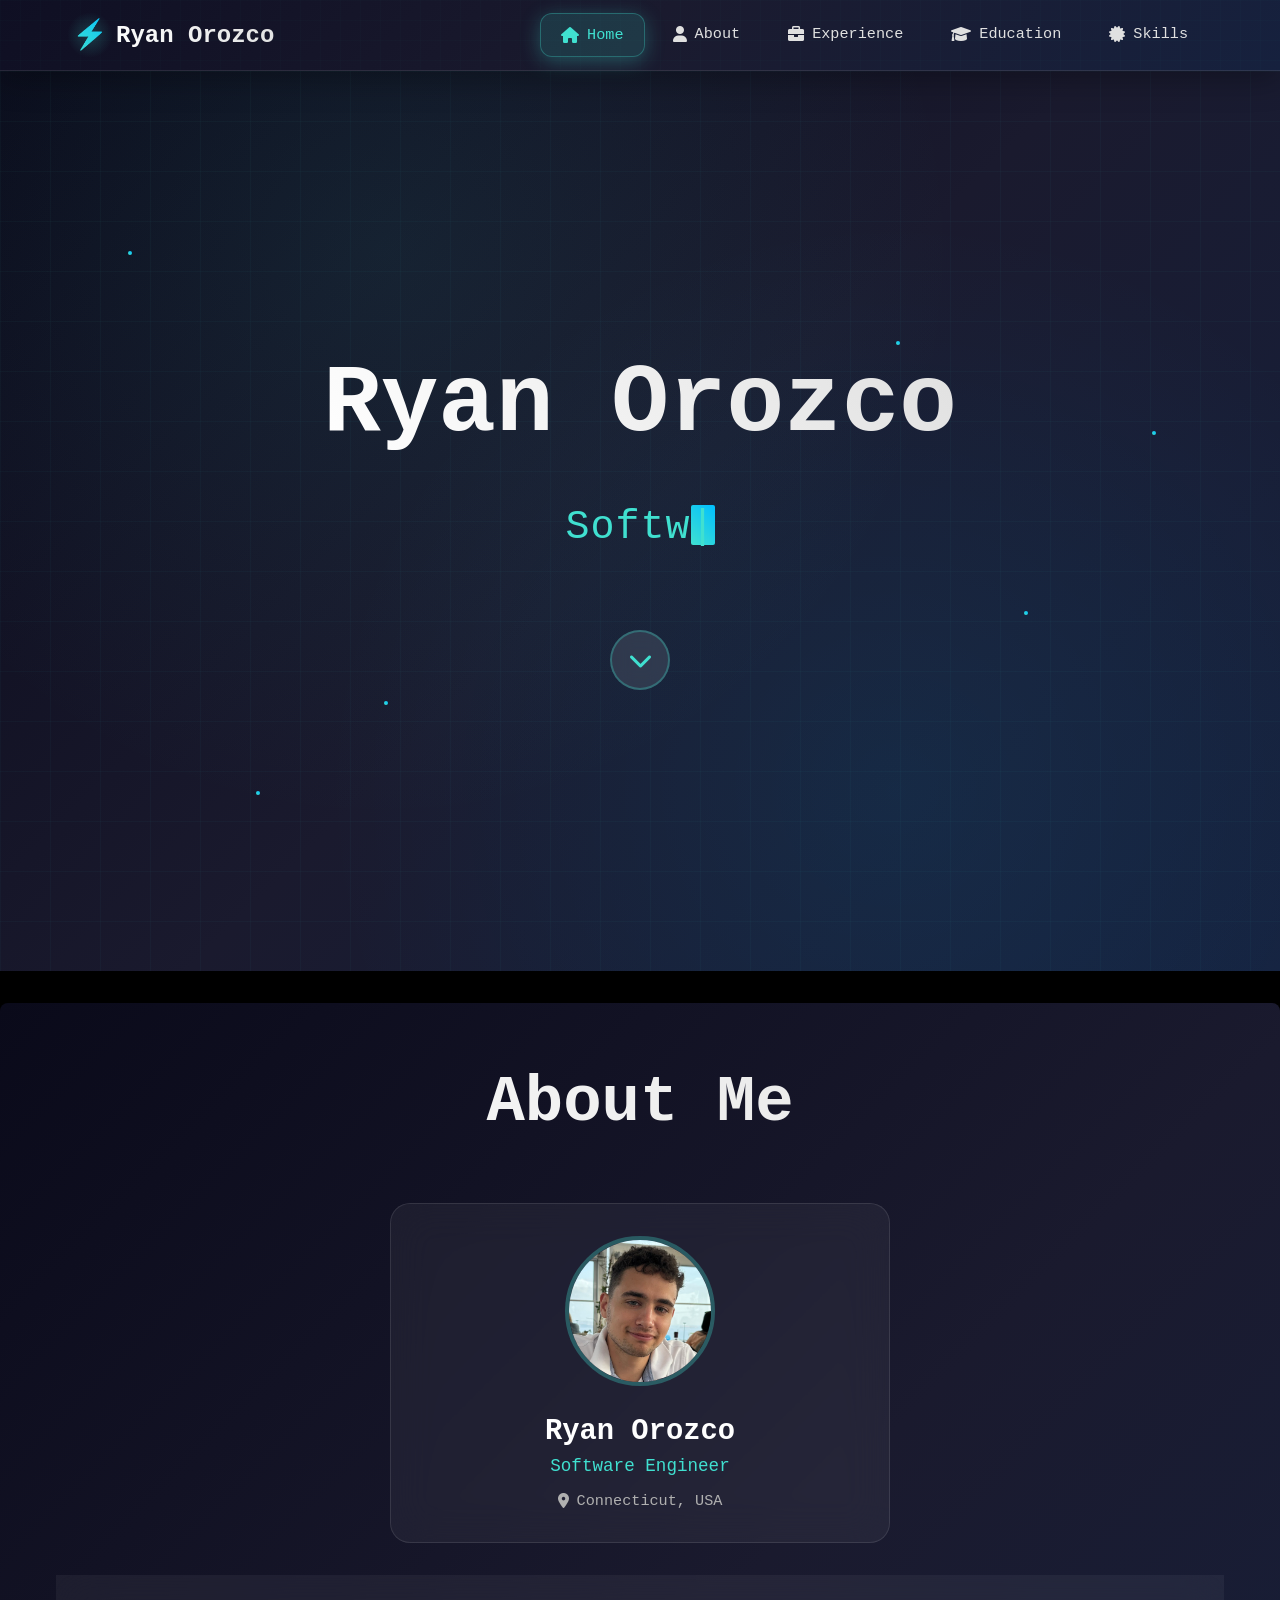
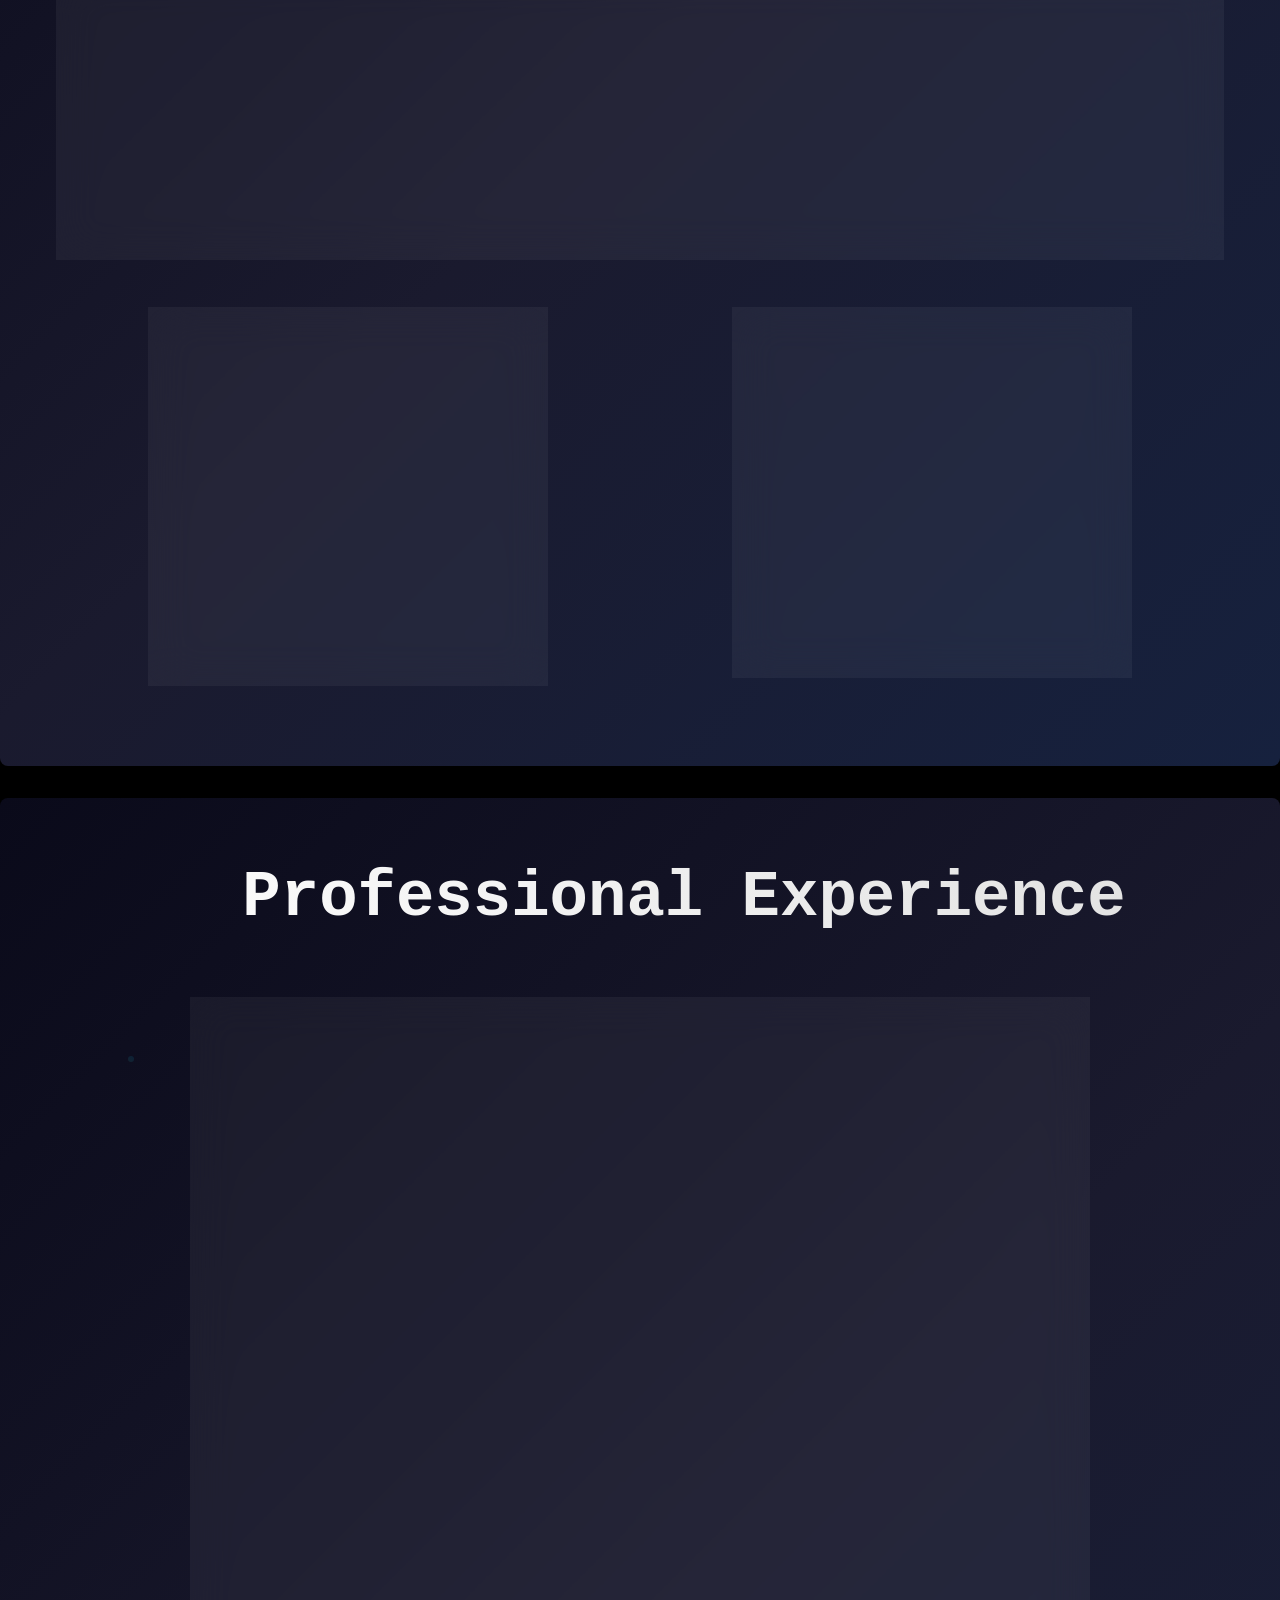
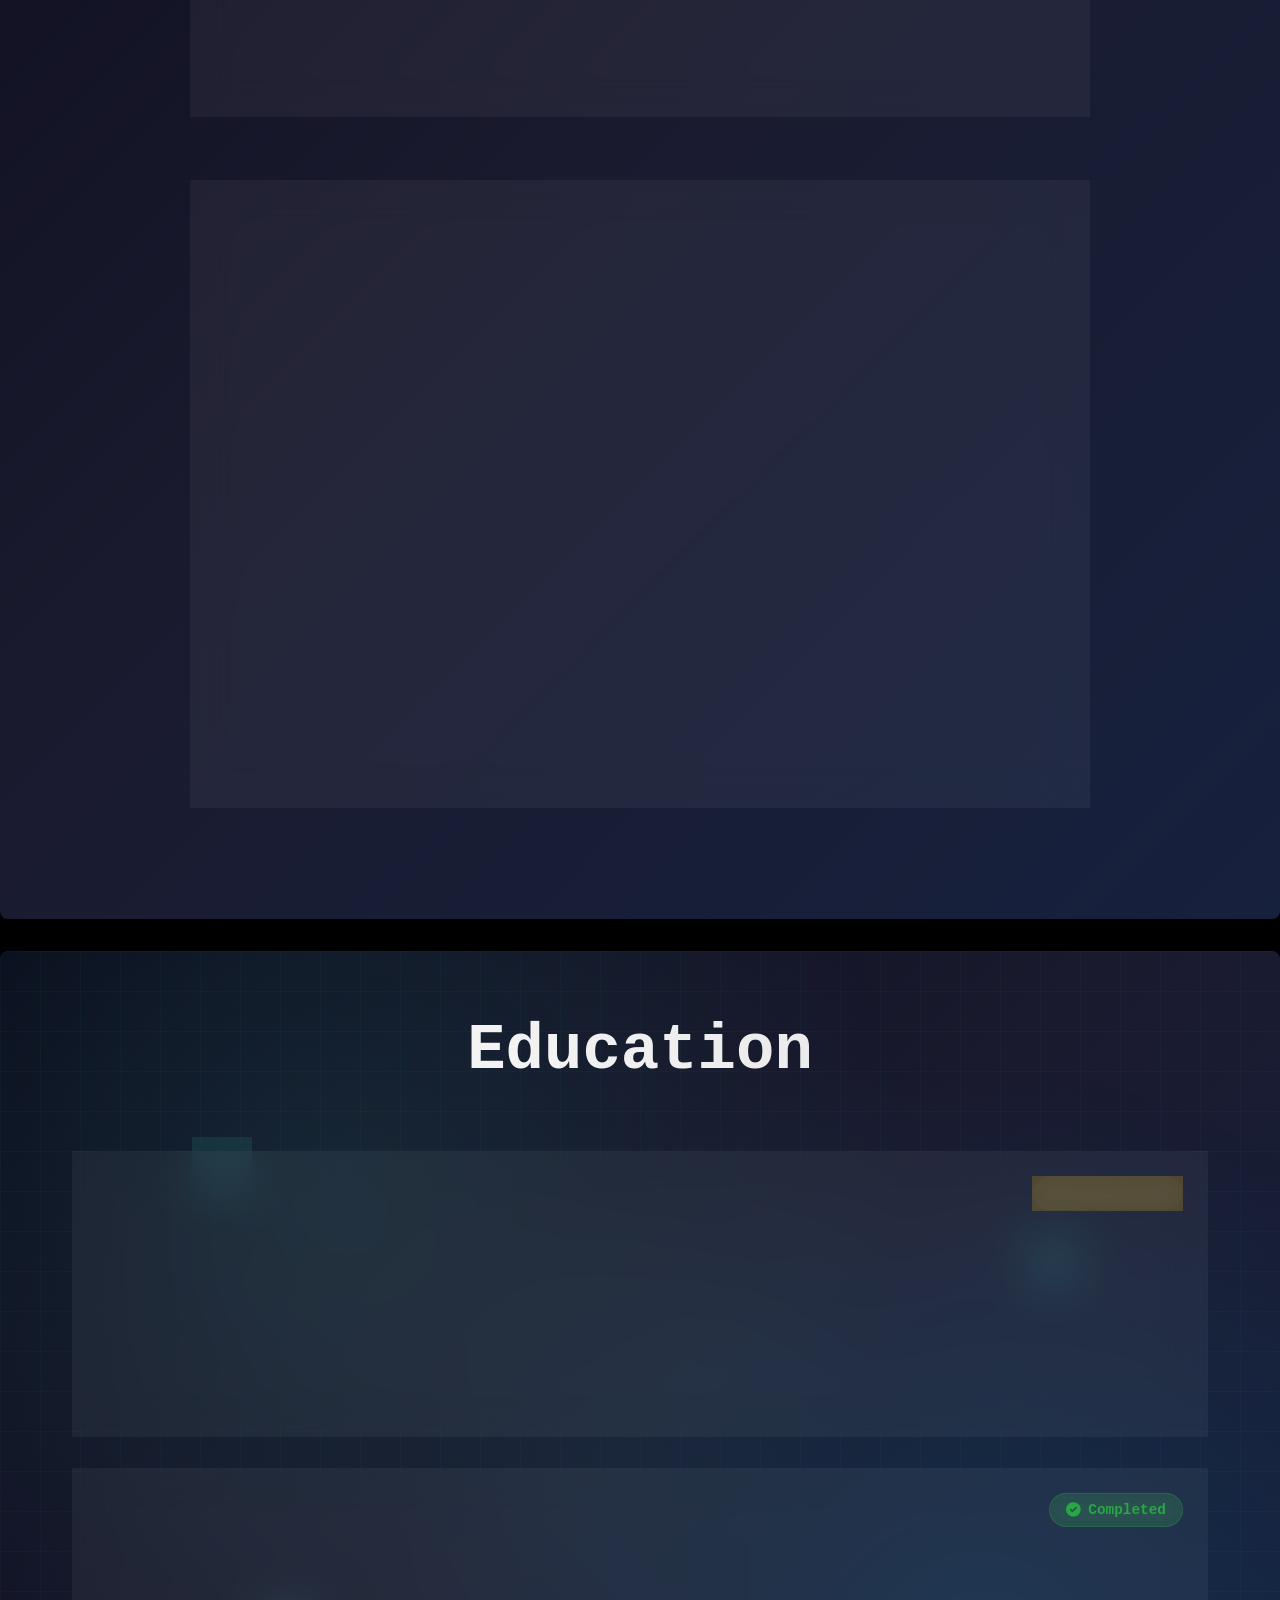
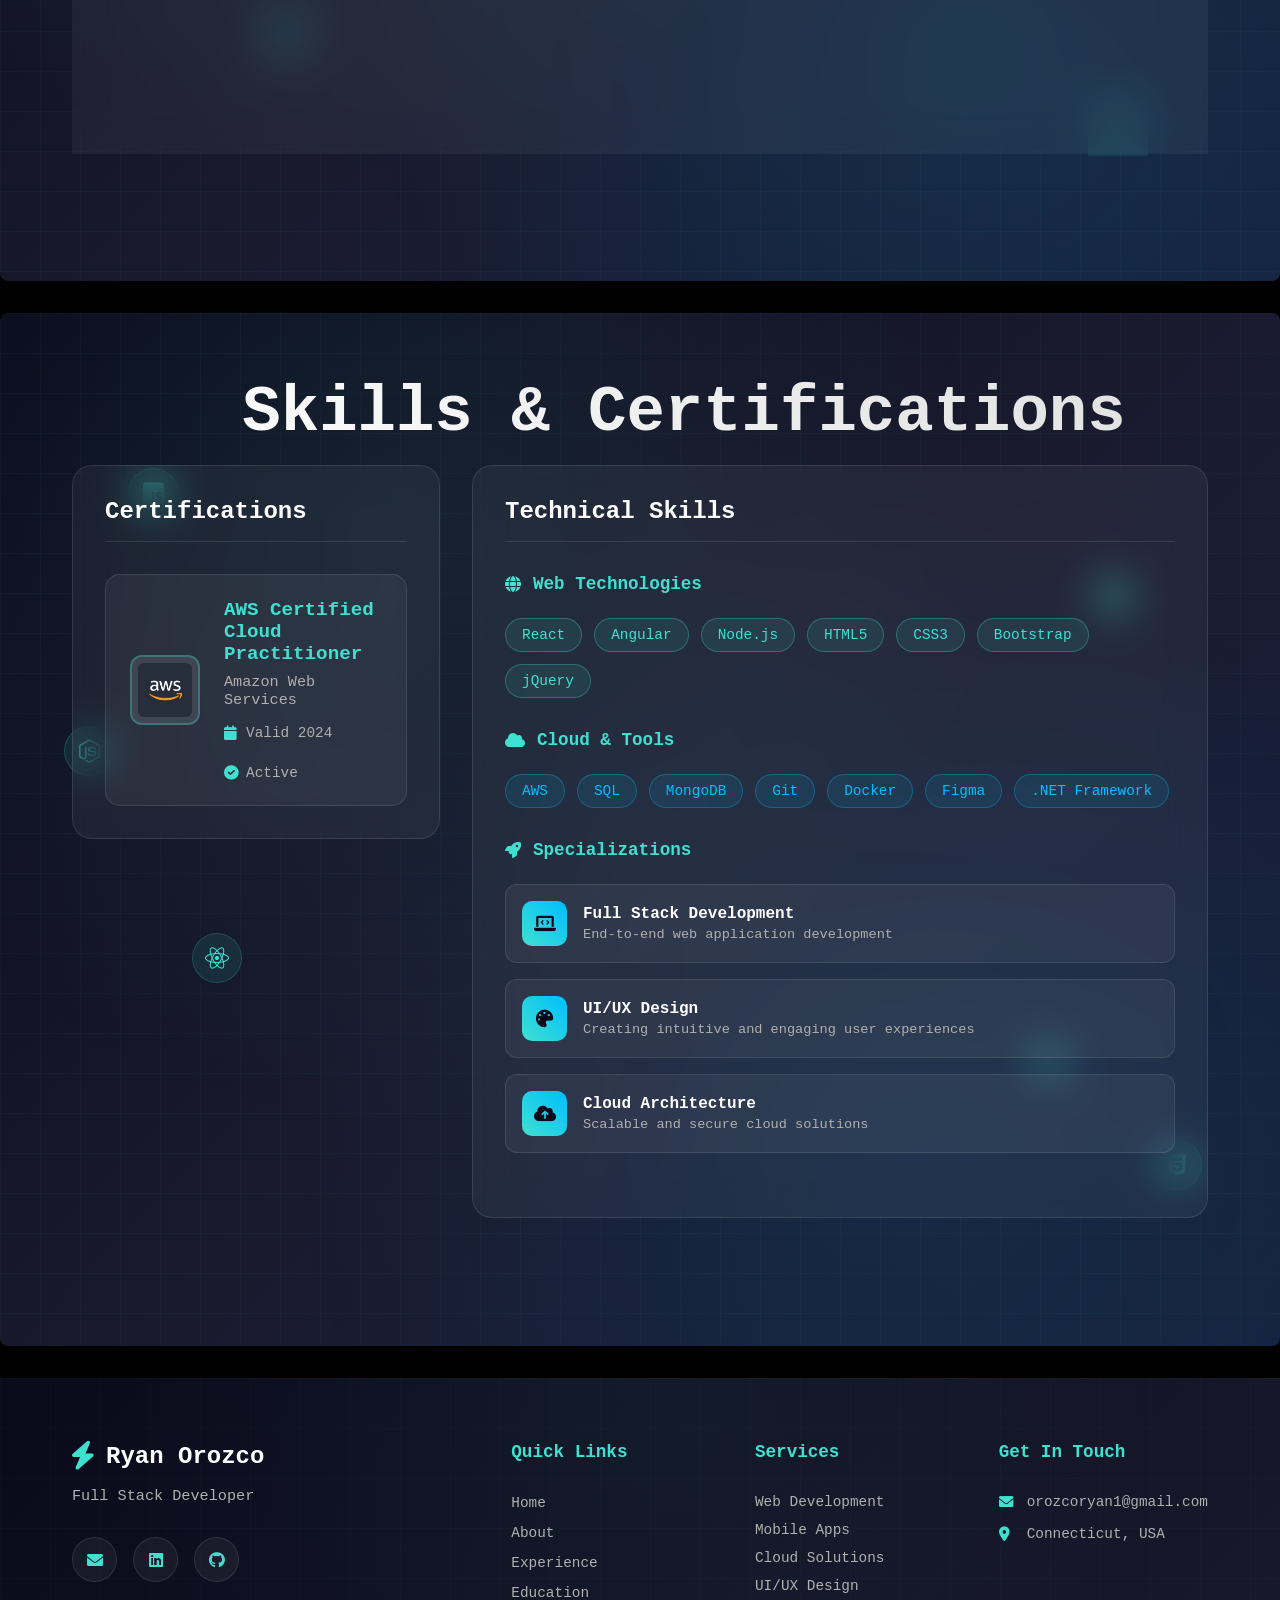
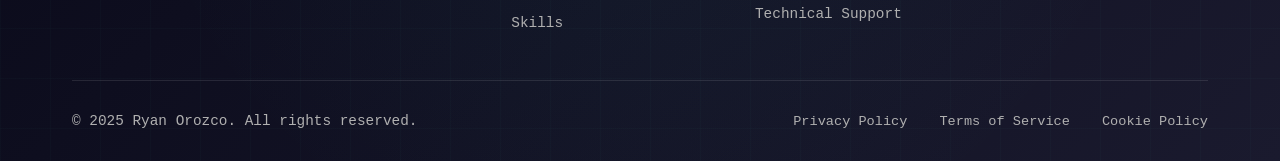
==== commit 09dd93fa: "Now just need to add projects section" ====
--- a/index.html
+++ b/index.html
@@ -49,12 +49,6 @@
                             <span>Skills</span>
                         </a>
                     </li>
-                    <li class="nav-item">
-                        <a href="#contact" class="nav-link">
-                            <i class="fas fa-envelope"></i>
-                            <span>Contact</span>
-                        </a>
-                    </li>
                 </ul>
                 
                 <div class="nav-toggle" id="hamburger">
@@ -230,31 +224,6 @@
                         </div>
                     </div>
                 </div>
-
-                <!-- Sports & Entertainment Card -->
-                <div class="sports-card">
-                    <div class="card-header">
-                        <i class="fas fa-trophy"></i>
-                        <h3>Sports & Entertainment</h3>
-                    </div>
-                    <div class="card-content">
-                        <div class="sports-grid">
-                            <div class="sport-item">
-                                <img src="Images/Yankees.png" alt="Yankees" class="sport-icon">
-                                <span>Yankees</span>
-                            </div>
-                            <div class="sport-item">
-                                <img src="Images/UFC.png" alt="UFC" class="sport-icon">
-                                <span>UFC</span>
-                            </div>
-                            <div class="sport-item">
-                                <img src="Images/boxing.png" alt="Boxing" class="sport-icon">
-                                <span>Boxing</span>
-                            </div>
-                        </div>
-                    </div>
-                </div>
-
             </div>
         </div>
     </section>
@@ -712,7 +681,7 @@
     <!-- #endregion Sections -->
     
     <!-- #region Footer -->
-    <footer class="modern-footer">
+    <footer id="footer-contact" class="modern-footer">
         <div class="footer-background">
             <div class="footer-pattern"></div>
             <div class="footer-glow"></div>
@@ -734,7 +703,7 @@
                         <a href="https://www.linkedin.com/in/ryan-orozco-b74a25164/" target="_blank" class="social-link">
                             <i class="fab fa-linkedin"></i>
                         </a>
-                        <a href="#" class="social-link">
+                        <a href="https://github.com/Rorozco11" class="social-link">
                             <i class="fab fa-github"></i>
                         </a>
                     </div>
@@ -749,7 +718,6 @@
                         <li><a href="#experience">Experience</a></li>
                         <li><a href="#education">Education</a></li>
                         <li><a href="#certifications_and_skills">Skills</a></li>
-                        <li><a href="#contact">Contact</a></li>
                     </ul>
                 </div>
 
@@ -785,7 +753,7 @@
             <!-- Footer Bottom -->
             <div class="footer-bottom">
                 <div class="footer-copyright">
-                    <p>&copy; 2024 Ryan Orozco. All rights reserved.</p>
+                    <p>&copy; 2025 Ryan Orozco. All rights reserved.</p>
                 </div>
                 <div class="footer-legal">
                     <a href="#">Privacy Policy</a>
--- a/Styles/Baseline.css
+++ b/Styles/Baseline.css
@@ -704,9 +704,46 @@
 /* Content Grid */
 .about-content-grid {
     display: grid;
-    grid-template-columns: repeat(auto-fit, minmax(350px, 1fr));
+    grid-template-columns: 1fr 1fr;
+    grid-template-rows: auto auto;
     gap: 2rem;
     align-items: start;
+    max-width: 1200px;
+    margin: 0 auto;
+    padding: 0 1rem;
+}
+
+/* Profile card is centered with max width */
+.profile-card {
+    grid-column: 1 / -1;
+    justify-self: center;
+    max-width: 500px;
+    width: 100%;
+}
+
+/* Summary card spans full width */
+.summary-card {
+    grid-column: 1 / -1;
+}
+
+/* Beyond Code and Technical Focus cards are centered and spaced */
+.interests-card,
+.expertise-card {
+    grid-column: span 1;
+    justify-self: center;
+    max-width: 400px;
+    width: 100%;
+    margin: 1rem 0;
+    position: relative;
+}
+
+/* Add extra spacing between the two featured cards */
+.interests-card {
+    margin-right: 1rem;
+}
+
+.expertise-card {
+    margin-left: 1rem;
 }
 
 /* Card Base Styles */
@@ -764,8 +801,9 @@
 
 /* Profile Card */
 .profile-card {
-    grid-column: span 1;
     text-align: center;
+    margin: 0 auto;
+    position: relative;
 }
 
 .profile-image-container {
@@ -2935,6 +2973,30 @@
 }
 
 /* ===== RESPONSIVE DESIGN ===== */
+@media (max-width: 1024px) {
+    .about-content-grid {
+        grid-template-columns: 1fr;
+        grid-template-rows: auto;
+        gap: 2rem;
+    }
+    
+    .profile-card {
+        grid-column: 1;
+        justify-self: center;
+        max-width: 450px;
+        margin: 0 auto;
+    }
+    
+    .summary-card,
+    .interests-card,
+    .expertise-card {
+        grid-column: 1;
+        justify-self: stretch;
+        max-width: none;
+        margin: 0;
+    }
+}
+
 @media (max-width: 768px) {
     .hero-content {
         padding: 0 1rem;
@@ -3299,7 +3361,25 @@
     
     .about-content-grid {
         grid-template-columns: 1fr;
+        grid-template-rows: auto;
         gap: 1.5rem;
+    }
+    
+    /* Reset grid positioning for mobile */
+    .profile-card {
+        grid-column: 1;
+        justify-self: center;
+        max-width: 400px;
+        margin: 0 auto;
+    }
+    
+    .summary-card,
+    .interests-card,
+    .expertise-card {
+        grid-column: 1;
+        justify-self: stretch;
+        max-width: none;
+        margin: 0;
     }
     
     .profile-card,
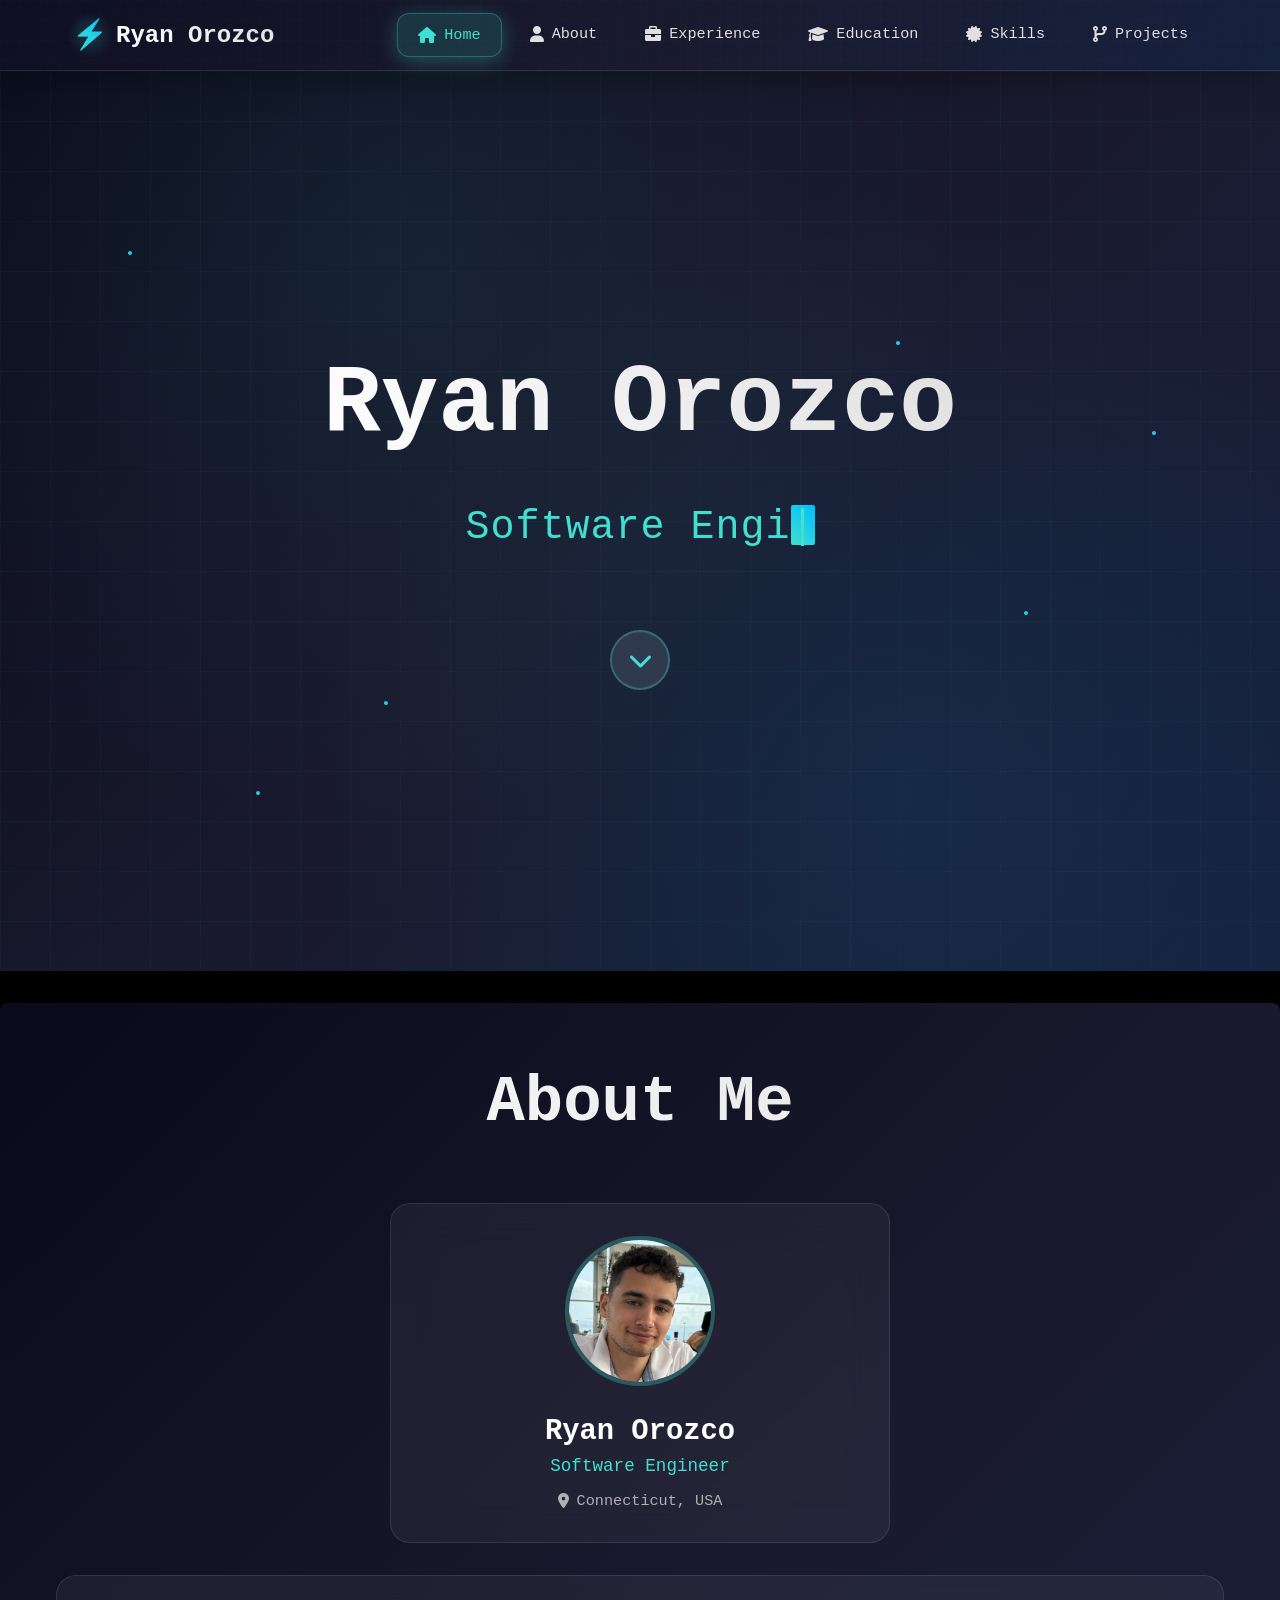
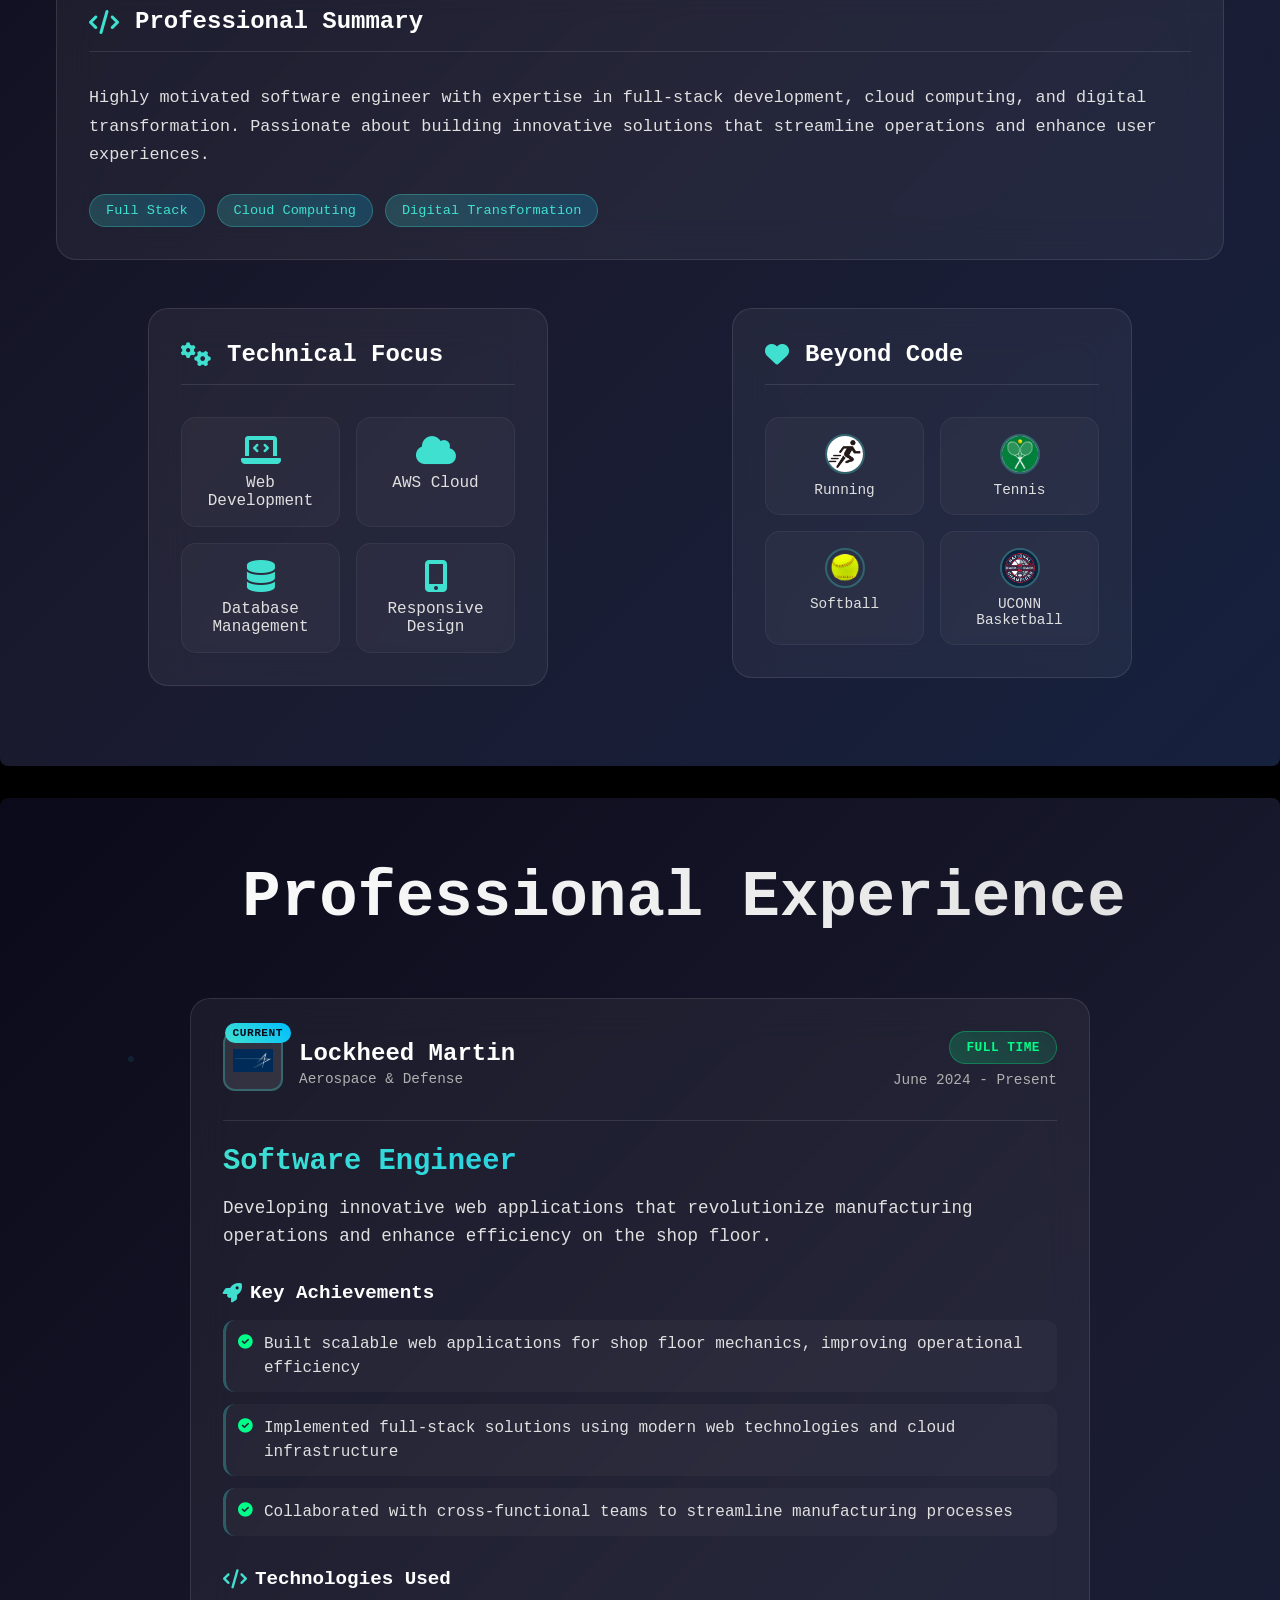
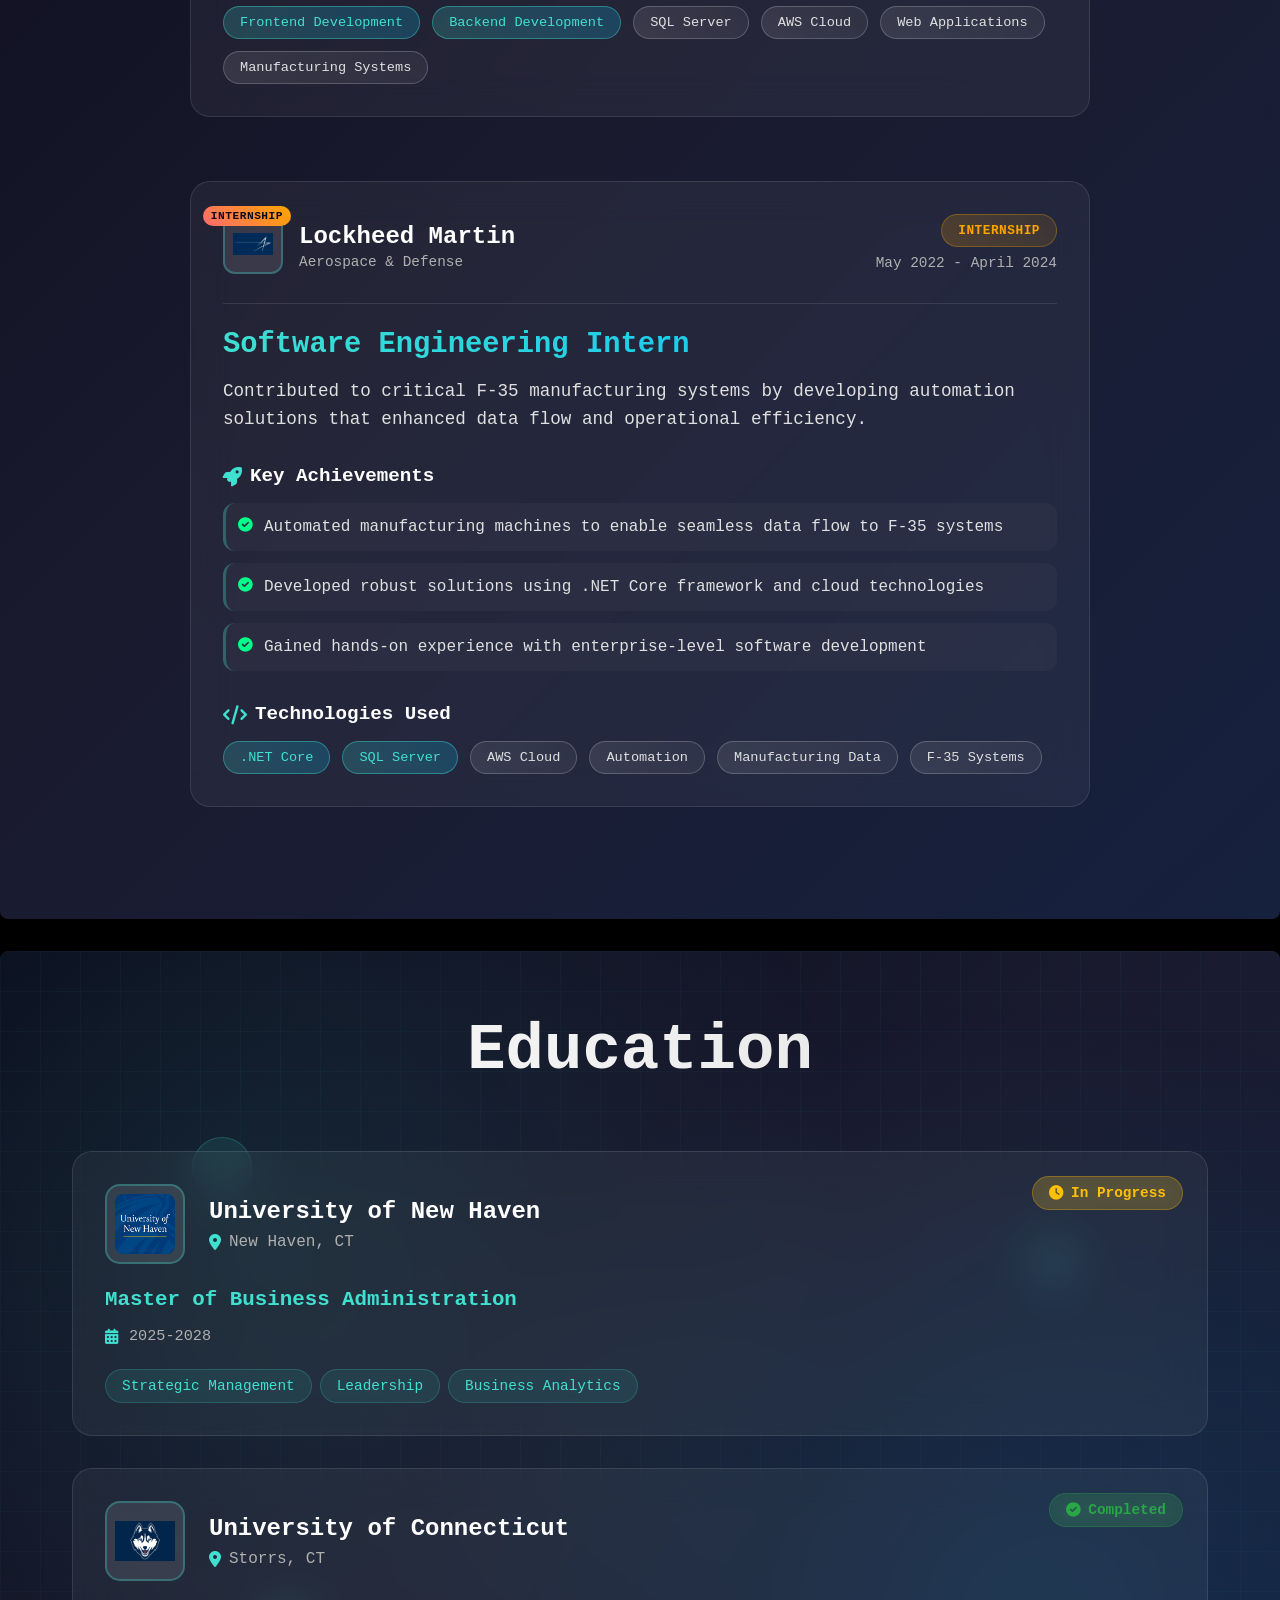
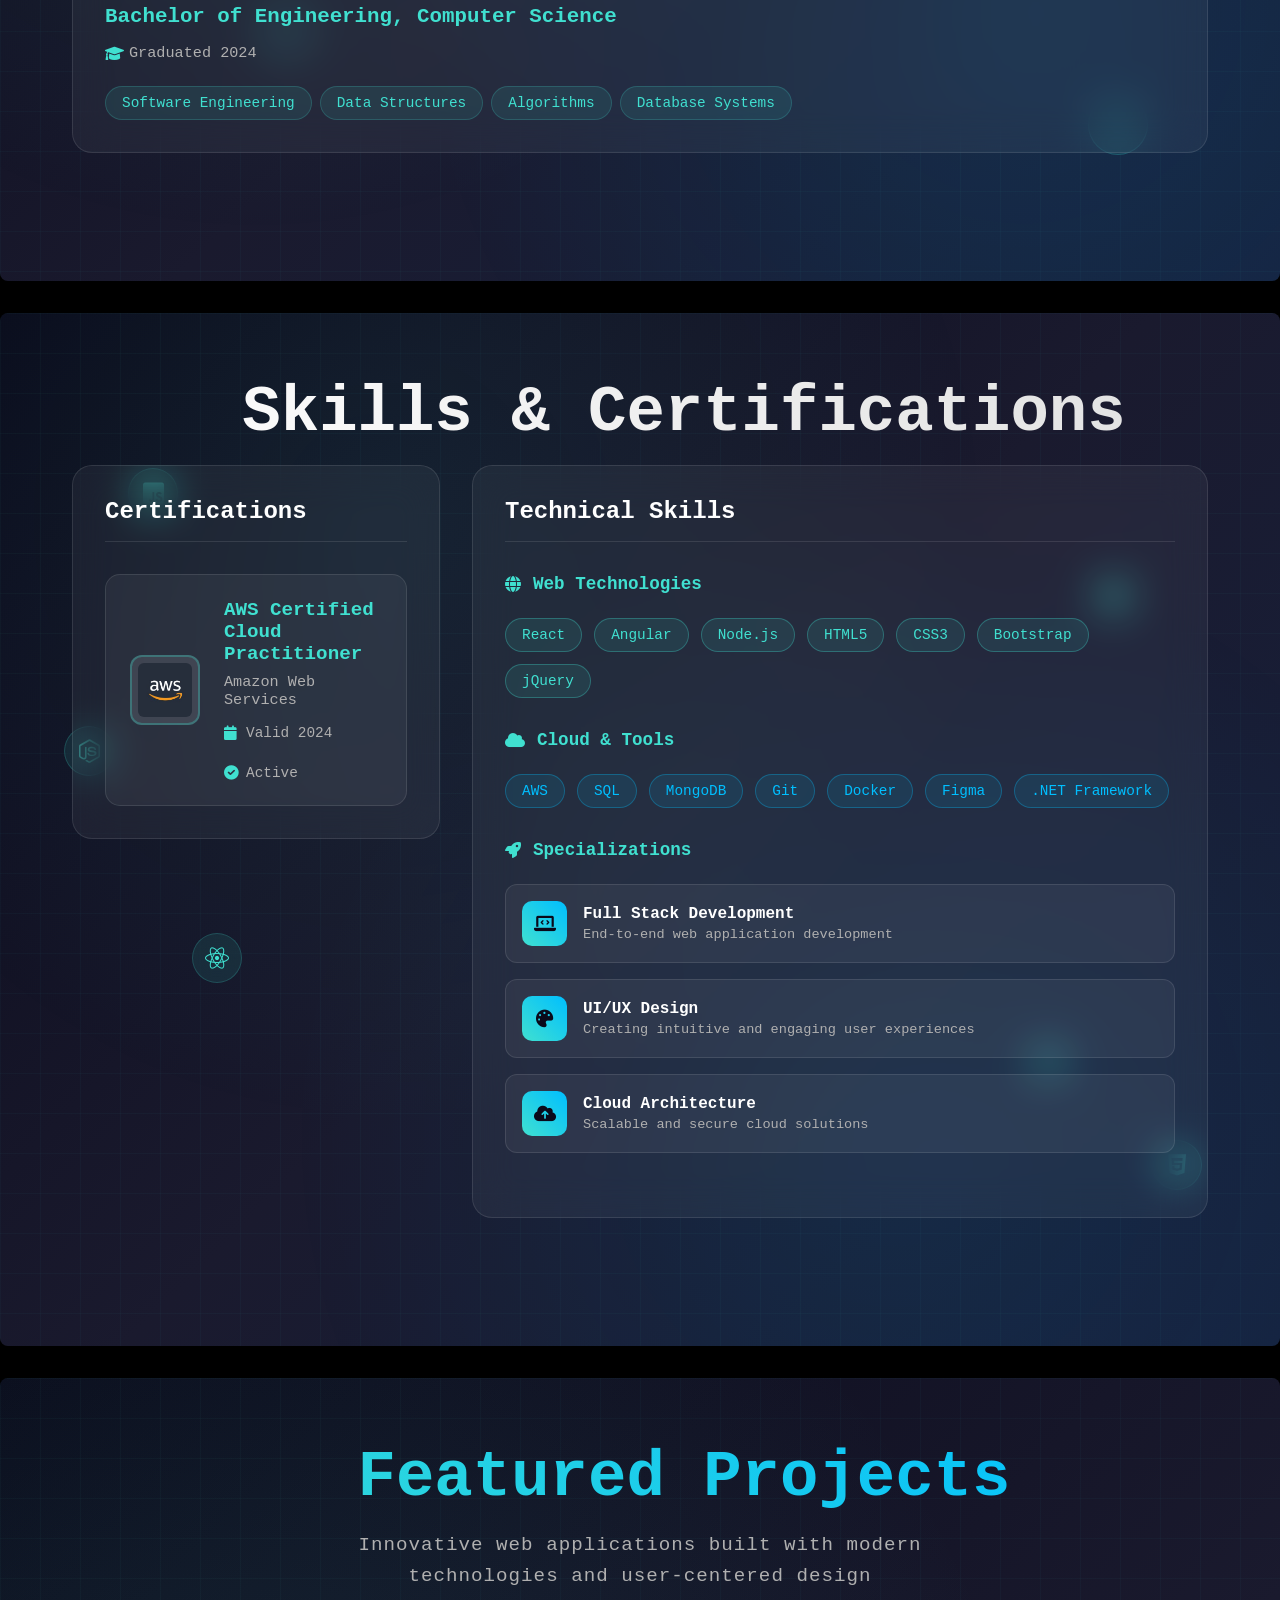
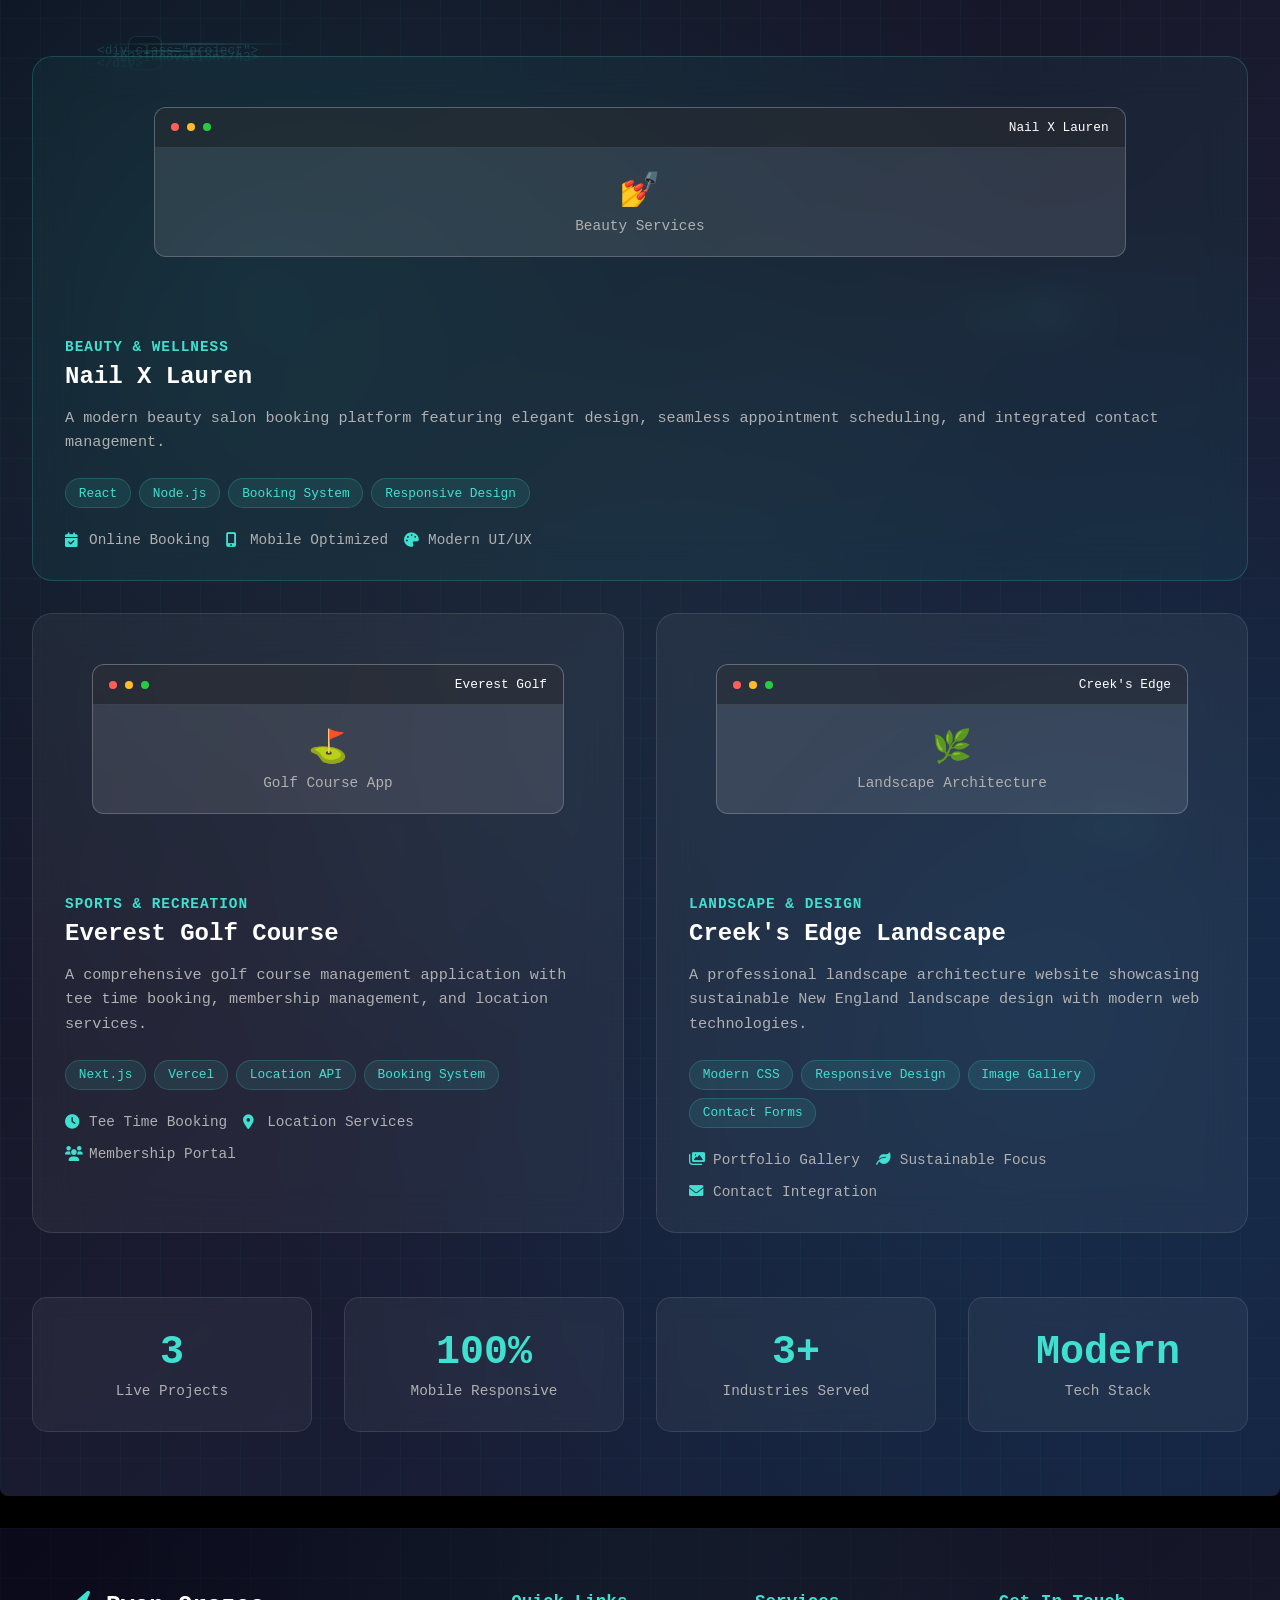
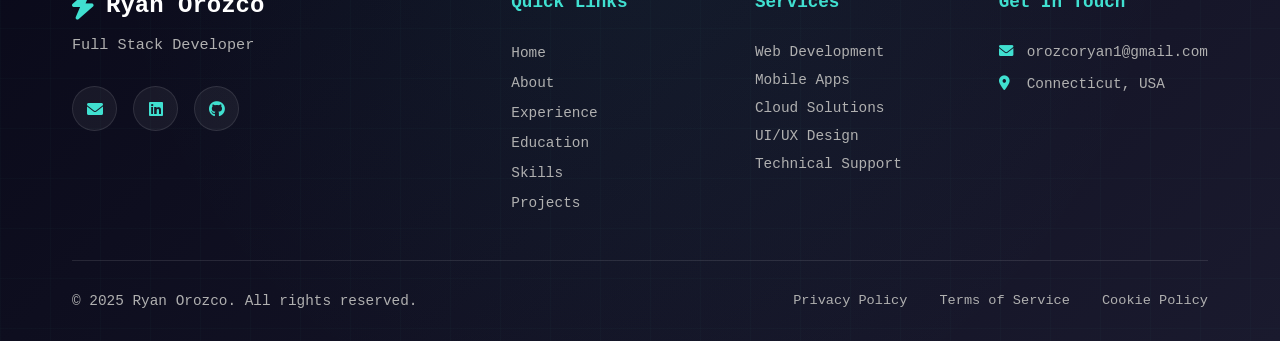
==== commit b3189f37: "Looking great still needs fixes" ====
--- a/index.html
+++ b/index.html
@@ -47,6 +47,12 @@
                         <a href="#certifications_and_skills" class="nav-link">
                             <i class="fas fa-certificate"></i>
                             <span>Skills</span>
+                        </a>
+                    </li>
+                    <li class="nav-item">
+                        <a href="#projects" class="nav-link">
+                            <i class="fas fa-code-branch"></i>
+                            <span>Projects</span>
                         </a>
                     </li>
                 </ul>
@@ -676,7 +682,251 @@
     
   <!-- #endregion Certifications and Skills -->
 
- 
+    <!-- #region Projects -->
+    <section id="projects" class="modern-projects-section">
+        <!-- Animated background elements -->
+        <div class="projects-background">
+            <div class="code-pattern"></div>
+            <div class="floating-code">
+                <div class="code-snippet">
+                    <span class="code-line">&lt;div class="project"&gt;</span>
+                    <span class="code-line">&nbsp;&nbsp;&lt;h3&gt;Innovation&lt;/h3&gt;</span>
+                    <span class="code-line">&lt;/div&gt;</span>
+                </div>
+                <div class="code-snippet">
+                    <span class="code-line">function build() {</span>
+                    <span class="code-line">&nbsp;&nbsp;return success;</span>
+                    <span class="code-line">}</span>
+                </div>
+                <div class="code-snippet">
+                    <span class="code-line">const projects = [</span>
+                    <span class="code-line">&nbsp;&nbsp;"Full Stack",</span>
+                    <span class="code-line">&nbsp;&nbsp;"Modern UI/UX"</span>
+                    <span class="code-line">];</span>
+                </div>
+            </div>
+            <div class="gradient-mesh"></div>
+        </div>
+
+        <div class="projects-container">
+            <div class="projects-header">
+                <h2 class="section-title">
+                    <span class="title-icon">🚀</span>
+                    Featured Projects
+                </h2>
+                <p class="section-subtitle">
+                    Innovative web applications built with modern technologies and user-centered design
+                </p>
+            </div>
+
+            <div class="projects-grid">
+                <!-- Nail X Lauren Project -->
+                <div class="project-card featured">
+                    <div class="project-image-container">
+                        <div class="project-image">
+                            <div class="project-preview nails-preview">
+                                <div class="preview-header">
+                                    <div class="preview-dots">
+                                        <span></span>
+                                        <span></span>
+                                        <span></span>
+                                    </div>
+                                    <div class="preview-title">Nail X Lauren</div>
+                                </div>
+                                <div class="preview-content">
+                                    <div class="preview-logo">💅</div>
+                                    <div class="preview-text">Beauty Services</div>
+                                </div>
+                            </div>
+                        </div>
+                        <div class="project-overlay">
+                            <div class="project-links">
+                                <a href="https://nailsxlauren.beauty/" target="_blank" class="project-link">
+                                    <i class="fas fa-external-link-alt"></i>
+                                    <span>Live Site</span>
+                                </a>
+                            </div>
+                        </div>
+                    </div>
+                    
+                    <div class="project-content">
+                        <div class="project-category">Beauty & Wellness</div>
+                        <h3 class="project-title">Nail X Lauren</h3>
+                        <p class="project-description">
+                            A modern beauty salon booking platform featuring elegant design, 
+                            seamless appointment scheduling, and integrated contact management.
+                        </p>
+                        
+                        <div class="project-tech">
+                            <span class="tech-tag">React</span>
+                            <span class="tech-tag">Node.js</span>
+                            <span class="tech-tag">Booking System</span>
+                            <span class="tech-tag">Responsive Design</span>
+                        </div>
+                        
+                        <div class="project-features">
+                            <div class="feature-item">
+                                <i class="fas fa-calendar-check"></i>
+                                <span>Online Booking</span>
+                            </div>
+                            <div class="feature-item">
+                                <i class="fas fa-mobile-alt"></i>
+                                <span>Mobile Optimized</span>
+                            </div>
+                            <div class="feature-item">
+                                <i class="fas fa-palette"></i>
+                                <span>Modern UI/UX</span>
+                            </div>
+                        </div>
+                    </div>
+                </div>
+
+                <!-- Everest Golf Course Project -->
+                <div class="project-card">
+                    <div class="project-image-container">
+                        <div class="project-image">
+                            <div class="project-preview golf-preview">
+                                <div class="preview-header">
+                                    <div class="preview-dots">
+                                        <span></span>
+                                        <span></span>
+                                        <span></span>
+                                    </div>
+                                    <div class="preview-title">Everest Golf</div>
+                                </div>
+                                <div class="preview-content">
+                                    <div class="preview-logo">⛳</div>
+                                    <div class="preview-text">Golf Course App</div>
+                                </div>
+                            </div>
+                        </div>
+                        <div class="project-overlay">
+                            <div class="project-links">
+                                <a href="https://everestgolfcourseapp.vercel.app/" target="_blank" class="project-link">
+                                    <i class="fas fa-external-link-alt"></i>
+                                    <span>Live Site</span>
+                                </a>
+                            </div>
+                        </div>
+                    </div>
+                    
+                    <div class="project-content">
+                        <div class="project-category">Sports & Recreation</div>
+                        <h3 class="project-title">Everest Golf Course</h3>
+                        <p class="project-description">
+                            A comprehensive golf course management application with tee time booking, 
+                            membership management, and location services.
+                        </p>
+                        
+                        <div class="project-tech">
+                            <span class="tech-tag">Next.js</span>
+                            <span class="tech-tag">Vercel</span>
+                            <span class="tech-tag">Location API</span>
+                            <span class="tech-tag">Booking System</span>
+                        </div>
+                        
+                        <div class="project-features">
+                            <div class="feature-item">
+                                <i class="fas fa-clock"></i>
+                                <span>Tee Time Booking</span>
+                            </div>
+                            <div class="feature-item">
+                                <i class="fas fa-map-marker-alt"></i>
+                                <span>Location Services</span>
+                            </div>
+                            <div class="feature-item">
+                                <i class="fas fa-users"></i>
+                                <span>Membership Portal</span>
+                            </div>
+                        </div>
+                    </div>
+                </div>
+
+                <!-- Creek's Edge Landscape Project -->
+                <div class="project-card">
+                    <div class="project-image-container">
+                        <div class="project-image">
+                            <div class="project-preview landscape-preview">
+                                <div class="preview-header">
+                                    <div class="preview-dots">
+                                        <span></span>
+                                        <span></span>
+                                        <span></span>
+                                    </div>
+                                    <div class="preview-title">Creek's Edge</div>
+                                </div>
+                                <div class="preview-content">
+                                    <div class="preview-logo">🌿</div>
+                                    <div class="preview-text">Landscape Architecture</div>
+                                </div>
+                            </div>
+                        </div>
+                        <div class="project-overlay">
+                            <div class="project-links">
+                                <a href="https://www.creeksedgelandscape.com/" target="_blank" class="project-link">
+                                    <i class="fas fa-external-link-alt"></i>
+                                    <span>Live Site</span>
+                                </a>
+                            </div>
+                        </div>
+                    </div>
+                    
+                    <div class="project-content">
+                        <div class="project-category">Landscape & Design</div>
+                        <h3 class="project-title">Creek's Edge Landscape</h3>
+                        <p class="project-description">
+                            A professional landscape architecture website showcasing sustainable 
+                            New England landscape design with modern web technologies.
+                        </p>
+                        
+                        <div class="project-tech">
+                            <span class="tech-tag">Modern CSS</span>
+                            <span class="tech-tag">Responsive Design</span>
+                            <span class="tech-tag">Image Gallery</span>
+                            <span class="tech-tag">Contact Forms</span>
+                        </div>
+                        
+                        <div class="project-features">
+                            <div class="feature-item">
+                                <i class="fas fa-images"></i>
+                                <span>Portfolio Gallery</span>
+                            </div>
+                            <div class="feature-item">
+                                <i class="fas fa-leaf"></i>
+                                <span>Sustainable Focus</span>
+                            </div>
+                            <div class="feature-item">
+                                <i class="fas fa-envelope"></i>
+                                <span>Contact Integration</span>
+                            </div>
+                        </div>
+                    </div>
+                </div>
+            </div>
+
+            <!-- Project Stats -->
+            <div class="project-stats">
+                <div class="stat-item">
+                    <div class="stat-number">3</div>
+                    <div class="stat-label">Live Projects</div>
+                </div>
+                <div class="stat-item">
+                    <div class="stat-number">100%</div>
+                    <div class="stat-label">Mobile Responsive</div>
+                </div>
+                <div class="stat-item">
+                    <div class="stat-number">3+</div>
+                    <div class="stat-label">Industries Served</div>
+                </div>
+                <div class="stat-item">
+                    <div class="stat-number">Modern</div>
+                    <div class="stat-label">Tech Stack</div>
+                </div>
+            </div>
+        </div>
+    </section>
+
+    <!-- #endregion Projects -->
 
     <!-- #endregion Sections -->
     
@@ -718,6 +968,7 @@
                         <li><a href="#experience">Experience</a></li>
                         <li><a href="#education">Education</a></li>
                         <li><a href="#certifications_and_skills">Skills</a></li>
+                        <li><a href="#projects">Projects</a></li>
                     </ul>
                 </div>
 
--- a/Styles/Baseline.css
+++ b/Styles/Baseline.css
@@ -2697,6 +2697,424 @@
     font-size: 0.95rem;
 }
 
+/* ===== MODERN PROJECTS SECTION ===== */
+.modern-projects-section {
+    position: relative;
+    min-height: 100vh;
+    background: linear-gradient(135deg, #0a0a1a 0%, #1a1a2e 50%, #16213e 100%);
+    color: white;
+    overflow: hidden;
+    padding: 4rem 0;
+}
+
+/* Projects Background */
+.projects-background {
+    position: absolute;
+    top: 0;
+    left: 0;
+    width: 100%;
+    height: 100%;
+    z-index: 1;
+}
+
+.code-pattern {
+    position: absolute;
+    top: 0;
+    left: 0;
+    width: 100%;
+    height: 100%;
+    background-image: 
+        linear-gradient(rgba(64, 224, 208, 0.03) 1px, transparent 1px),
+        linear-gradient(90deg, rgba(64, 224, 208, 0.03) 1px, transparent 1px);
+    background-size: 40px 40px;
+    animation: gridMove 30s linear infinite;
+}
+
+.floating-code {
+    position: absolute;
+    width: 100%;
+    height: 100%;
+}
+
+.code-snippet {
+    position: absolute;
+    background: rgba(0, 0, 0, 0.3);
+    border: 1px solid rgba(64, 224, 208, 0.2);
+    border-radius: 8px;
+    padding: 1rem;
+    font-family: 'Courier New', monospace;
+    font-size: 0.8rem;
+    color: #40e0d0;
+    opacity: 0.6;
+    animation: float 15s ease-in-out infinite;
+}
+
+.code-snippet:nth-child(1) {
+    top: 15%;
+    left: 10%;
+    animation-delay: 0s;
+}
+
+.code-snippet:nth-child(2) {
+    top: 60%;
+    right: 15%;
+    animation-delay: 5s;
+}
+
+.code-snippet:nth-child(3) {
+    top: 30%;
+    right: 20%;
+    animation-delay: 10s;
+}
+
+.code-line {
+    display: block;
+    margin-bottom: 0.25rem;
+}
+
+.gradient-mesh {
+    position: absolute;
+    top: 0;
+    left: 0;
+    width: 100%;
+    height: 100%;
+    background: radial-gradient(circle at 20% 30%, rgba(64, 224, 208, 0.1) 0%, transparent 50%),
+                radial-gradient(circle at 80% 70%, rgba(0, 191, 255, 0.1) 0%, transparent 50%);
+}
+
+/* Projects Container */
+.projects-container {
+    position: relative;
+    z-index: 2;
+    max-width: 1400px;
+    margin: 0 auto;
+    padding: 0 2rem;
+}
+
+/* Projects Header */
+.projects-header {
+    text-align: center;
+    margin-bottom: 4rem;
+}
+
+.projects-header .section-title {
+    font-size: clamp(2.5rem, 5vw, 4rem);
+    font-weight: 700;
+    margin: 0 0 1rem 0;
+    background: linear-gradient(45deg, #40e0d0, #00bfff, #40e0d0);
+    -webkit-background-clip: text;
+    -webkit-text-fill-color: transparent;
+    background-clip: text;
+    background-size: 200% 200%;
+    animation: gradientShift 3s ease-in-out infinite;
+}
+
+.projects-header .title-icon {
+    font-size: 0.8em;
+    margin-right: 0.5rem;
+    animation: float 3s ease-in-out infinite;
+}
+
+.projects-header .section-subtitle {
+    font-size: 1.2rem;
+    color: #b0b0b0;
+    margin: 0;
+    font-weight: 300;
+    max-width: 600px;
+    margin: 0 auto;
+    line-height: 1.6;
+}
+
+/* Projects Grid */
+.projects-grid {
+    display: grid;
+    grid-template-columns: repeat(auto-fit, minmax(400px, 1fr));
+    gap: 2rem;
+    margin-bottom: 4rem;
+}
+
+/* Project Cards */
+.project-card {
+    background: rgba(255, 255, 255, 0.05);
+    backdrop-filter: blur(20px);
+    border: 1px solid rgba(255, 255, 255, 0.1);
+    border-radius: 20px;
+    overflow: hidden;
+    transition: all 0.3s ease;
+    position: relative;
+}
+
+.project-card::before {
+    content: '';
+    position: absolute;
+    top: 0;
+    left: -100%;
+    width: 100%;
+    height: 100%;
+    background: linear-gradient(90deg, transparent, rgba(64, 224, 208, 0.1), transparent);
+    transition: left 0.6s ease;
+}
+
+.project-card:hover::before {
+    left: 100%;
+}
+
+.project-card:hover {
+    transform: translateY(-10px);
+    box-shadow: 0 20px 40px rgba(64, 224, 208, 0.2);
+    border-color: rgba(64, 224, 208, 0.3);
+}
+
+.project-card.featured {
+    grid-column: span 2;
+    background: rgba(64, 224, 208, 0.05);
+    border-color: rgba(64, 224, 208, 0.2);
+}
+
+/* Project Image Container */
+.project-image-container {
+    position: relative;
+    height: 250px;
+    overflow: hidden;
+}
+
+.project-image {
+    width: 100%;
+    height: 100%;
+    display: flex;
+    align-items: center;
+    justify-content: center;
+}
+
+.project-preview {
+    width: 80%;
+    height: 60%;
+    background: rgba(255, 255, 255, 0.1);
+    border-radius: 12px;
+    border: 1px solid rgba(255, 255, 255, 0.2);
+    display: flex;
+    flex-direction: column;
+    overflow: hidden;
+}
+
+.preview-header {
+    display: flex;
+    align-items: center;
+    justify-content: space-between;
+    padding: 0.75rem 1rem;
+    background: rgba(0, 0, 0, 0.3);
+    border-bottom: 1px solid rgba(255, 255, 255, 0.1);
+}
+
+.preview-dots {
+    display: flex;
+    gap: 0.5rem;
+}
+
+.preview-dots span {
+    width: 8px;
+    height: 8px;
+    border-radius: 50%;
+    background: rgba(255, 255, 255, 0.3);
+}
+
+.preview-dots span:nth-child(1) { background: #ff5f57; }
+.preview-dots span:nth-child(2) { background: #ffbd2e; }
+.preview-dots span:nth-child(3) { background: #28ca42; }
+
+.preview-title {
+    font-size: 0.8rem;
+    color: #fff;
+    font-weight: 500;
+}
+
+.preview-content {
+    flex: 1;
+    display: flex;
+    flex-direction: column;
+    align-items: center;
+    justify-content: center;
+    gap: 0.5rem;
+}
+
+.preview-logo {
+    font-size: 2rem;
+}
+
+.preview-text {
+    font-size: 0.9rem;
+    color: #b0b0b0;
+    text-align: center;
+}
+
+/* Project Overlay */
+.project-overlay {
+    position: absolute;
+    top: 0;
+    left: 0;
+    width: 100%;
+    height: 100%;
+    background: rgba(0, 0, 0, 0.8);
+    display: flex;
+    align-items: center;
+    justify-content: center;
+    opacity: 0;
+    transition: all 0.3s ease;
+}
+
+.project-card:hover .project-overlay {
+    opacity: 1;
+}
+
+.project-links {
+    display: flex;
+    gap: 1rem;
+}
+
+.project-link {
+    display: flex;
+    align-items: center;
+    gap: 0.5rem;
+    padding: 0.75rem 1.5rem;
+    background: linear-gradient(45deg, #40e0d0, #00bfff);
+    color: #0a0a1a;
+    text-decoration: none;
+    border-radius: 25px;
+    font-weight: 600;
+    transition: all 0.3s ease;
+}
+
+.project-link:hover {
+    transform: translateY(-2px);
+    box-shadow: 0 10px 20px rgba(64, 224, 208, 0.3);
+}
+
+/* Project Content */
+.project-content {
+    padding: 2rem;
+}
+
+.project-category {
+    color: #40e0d0;
+    font-size: 0.9rem;
+    font-weight: 600;
+    text-transform: uppercase;
+    letter-spacing: 1px;
+    margin-bottom: 0.5rem;
+}
+
+.project-title {
+    font-size: 1.5rem;
+    font-weight: 700;
+    margin: 0 0 1rem 0;
+    color: #fff;
+}
+
+.project-description {
+    color: #b0b0b0;
+    line-height: 1.6;
+    margin-bottom: 1.5rem;
+    font-size: 0.95rem;
+}
+
+/* Project Tech Tags */
+.project-tech {
+    display: flex;
+    flex-wrap: wrap;
+    gap: 0.5rem;
+    margin-bottom: 1.5rem;
+}
+
+.project-tech .tech-tag {
+    background: rgba(64, 224, 208, 0.1);
+    color: #40e0d0;
+    padding: 0.4rem 0.8rem;
+    border-radius: 15px;
+    font-size: 0.8rem;
+    font-weight: 500;
+    border: 1px solid rgba(64, 224, 208, 0.2);
+    transition: all 0.3s ease;
+}
+
+.project-tech .tech-tag:hover {
+    background: rgba(64, 224, 208, 0.2);
+    transform: translateY(-2px);
+}
+
+/* Project Features */
+.project-features {
+    display: flex;
+    flex-wrap: wrap;
+    gap: 1rem;
+}
+
+.feature-item {
+    display: flex;
+    align-items: center;
+    gap: 0.5rem;
+    color: #b0b0b0;
+    font-size: 0.9rem;
+}
+
+.feature-item i {
+    color: #40e0d0;
+    width: 16px;
+}
+
+/* Project Stats */
+.project-stats {
+    display: grid;
+    grid-template-columns: repeat(auto-fit, minmax(200px, 1fr));
+    gap: 2rem;
+    margin-top: 3rem;
+}
+
+.stat-item {
+    background: rgba(255, 255, 255, 0.05);
+    backdrop-filter: blur(10px);
+    border: 1px solid rgba(255, 255, 255, 0.1);
+    border-radius: 15px;
+    padding: 2rem;
+    text-align: center;
+    transition: all 0.3s ease;
+    position: relative;
+    overflow: hidden;
+}
+
+.stat-item::before {
+    content: '';
+    position: absolute;
+    top: 0;
+    left: -100%;
+    width: 100%;
+    height: 100%;
+    background: linear-gradient(90deg, transparent, rgba(64, 224, 208, 0.1), transparent);
+    transition: left 0.5s ease;
+}
+
+.stat-item:hover::before {
+    left: 100%;
+}
+
+.stat-item:hover {
+    transform: translateY(-5px);
+    box-shadow: 0 15px 30px rgba(64, 224, 208, 0.2);
+    border-color: rgba(64, 224, 208, 0.3);
+}
+
+.stat-number {
+    font-size: 2.5rem;
+    font-weight: 700;
+    color: #40e0d0;
+    margin-bottom: 0.5rem;
+}
+
+.stat-label {
+    color: #b0b0b0;
+    font-size: 0.9rem;
+    font-weight: 500;
+}
+
 /* ===== MODERN FOOTER ===== */
 .modern-footer {
     position: relative;
@@ -2994,6 +3412,21 @@
         justify-self: stretch;
         max-width: none;
         margin: 0;
+    }
+    
+    /* Projects Section Tablet */
+    .projects-grid {
+        grid-template-columns: 1fr;
+        gap: 2rem;
+    }
+    
+    .project-card.featured {
+        grid-column: span 1;
+    }
+    
+    .project-stats {
+        grid-template-columns: repeat(2, 1fr);
+        gap: 1.5rem;
     }
 }
 
@@ -3652,6 +4085,55 @@
         font-size: 0.85rem;
     }
     
+    /* Modern Projects Section Mobile */
+    .modern-projects-section {
+        padding: 2rem 0;
+    }
+    
+    .projects-container {
+        padding: 0 1rem;
+    }
+    
+    .projects-header {
+        margin-bottom: 2rem;
+    }
+    
+    .projects-grid {
+        grid-template-columns: 1fr;
+        gap: 1.5rem;
+        margin-bottom: 2rem;
+    }
+    
+    .project-card.featured {
+        grid-column: span 1;
+    }
+    
+    .project-image-container {
+        height: 200px;
+    }
+    
+    .project-content {
+        padding: 1.5rem;
+    }
+    
+    .project-stats {
+        grid-template-columns: repeat(2, 1fr);
+        gap: 1rem;
+        margin-top: 2rem;
+    }
+    
+    .stat-item {
+        padding: 1.5rem;
+    }
+    
+    .stat-number {
+        font-size: 2rem;
+    }
+    
+    .floating-code {
+        display: none;
+    }
+
     /* Modern Experience Section Small Mobile */
     .modern-experience-section {
         padding: 1.5rem 0;
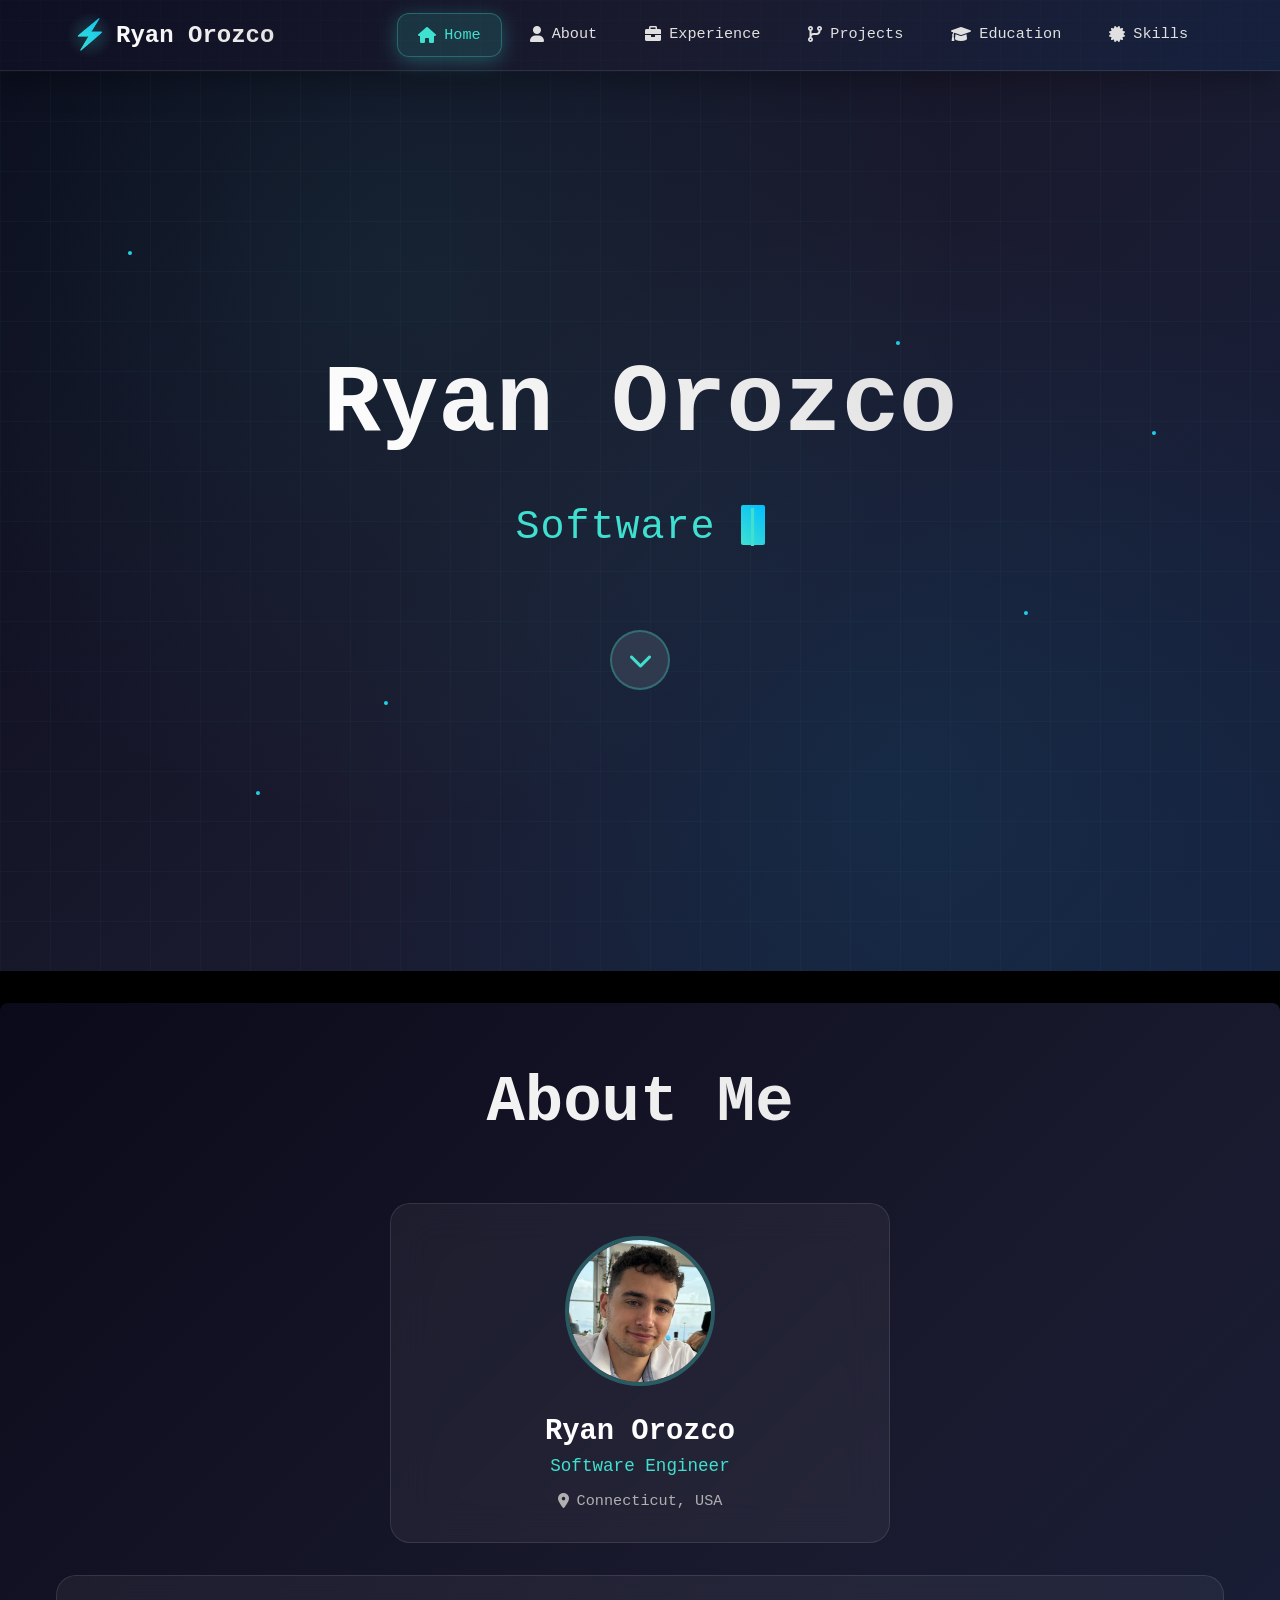
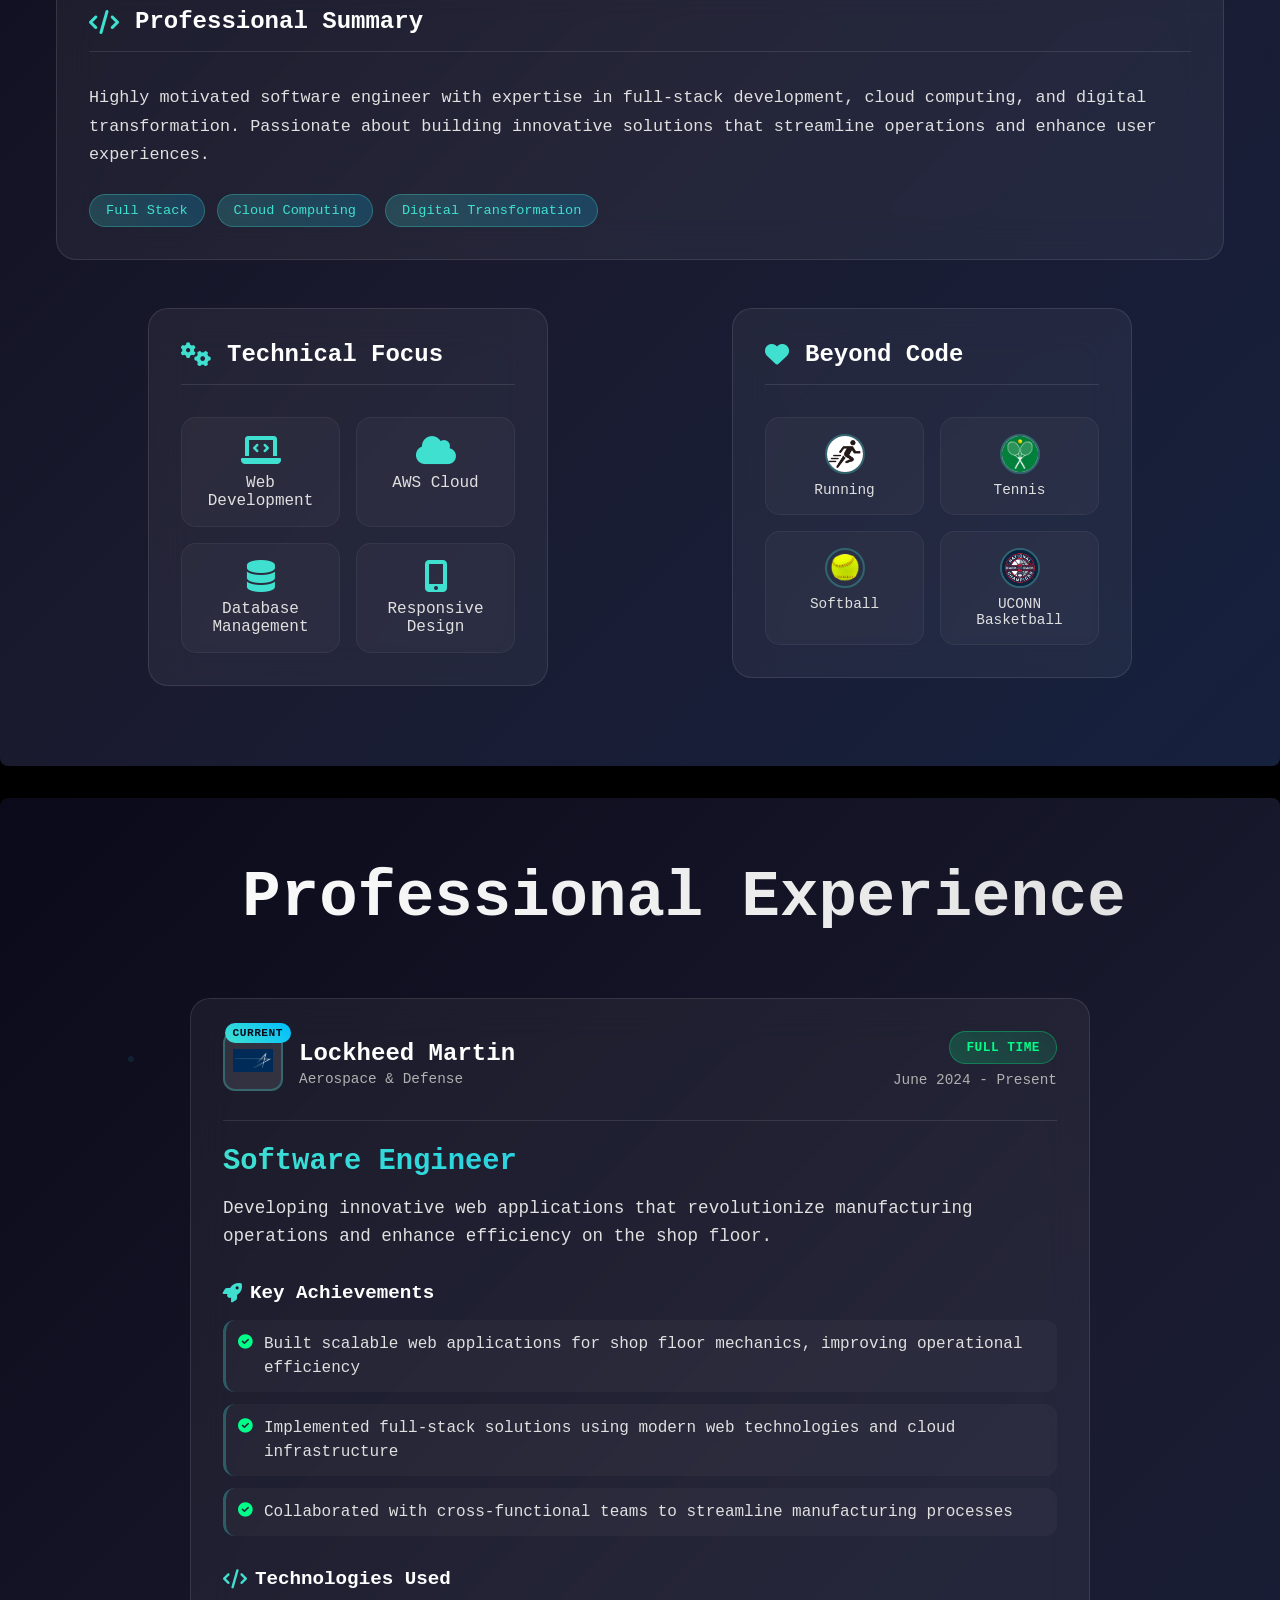
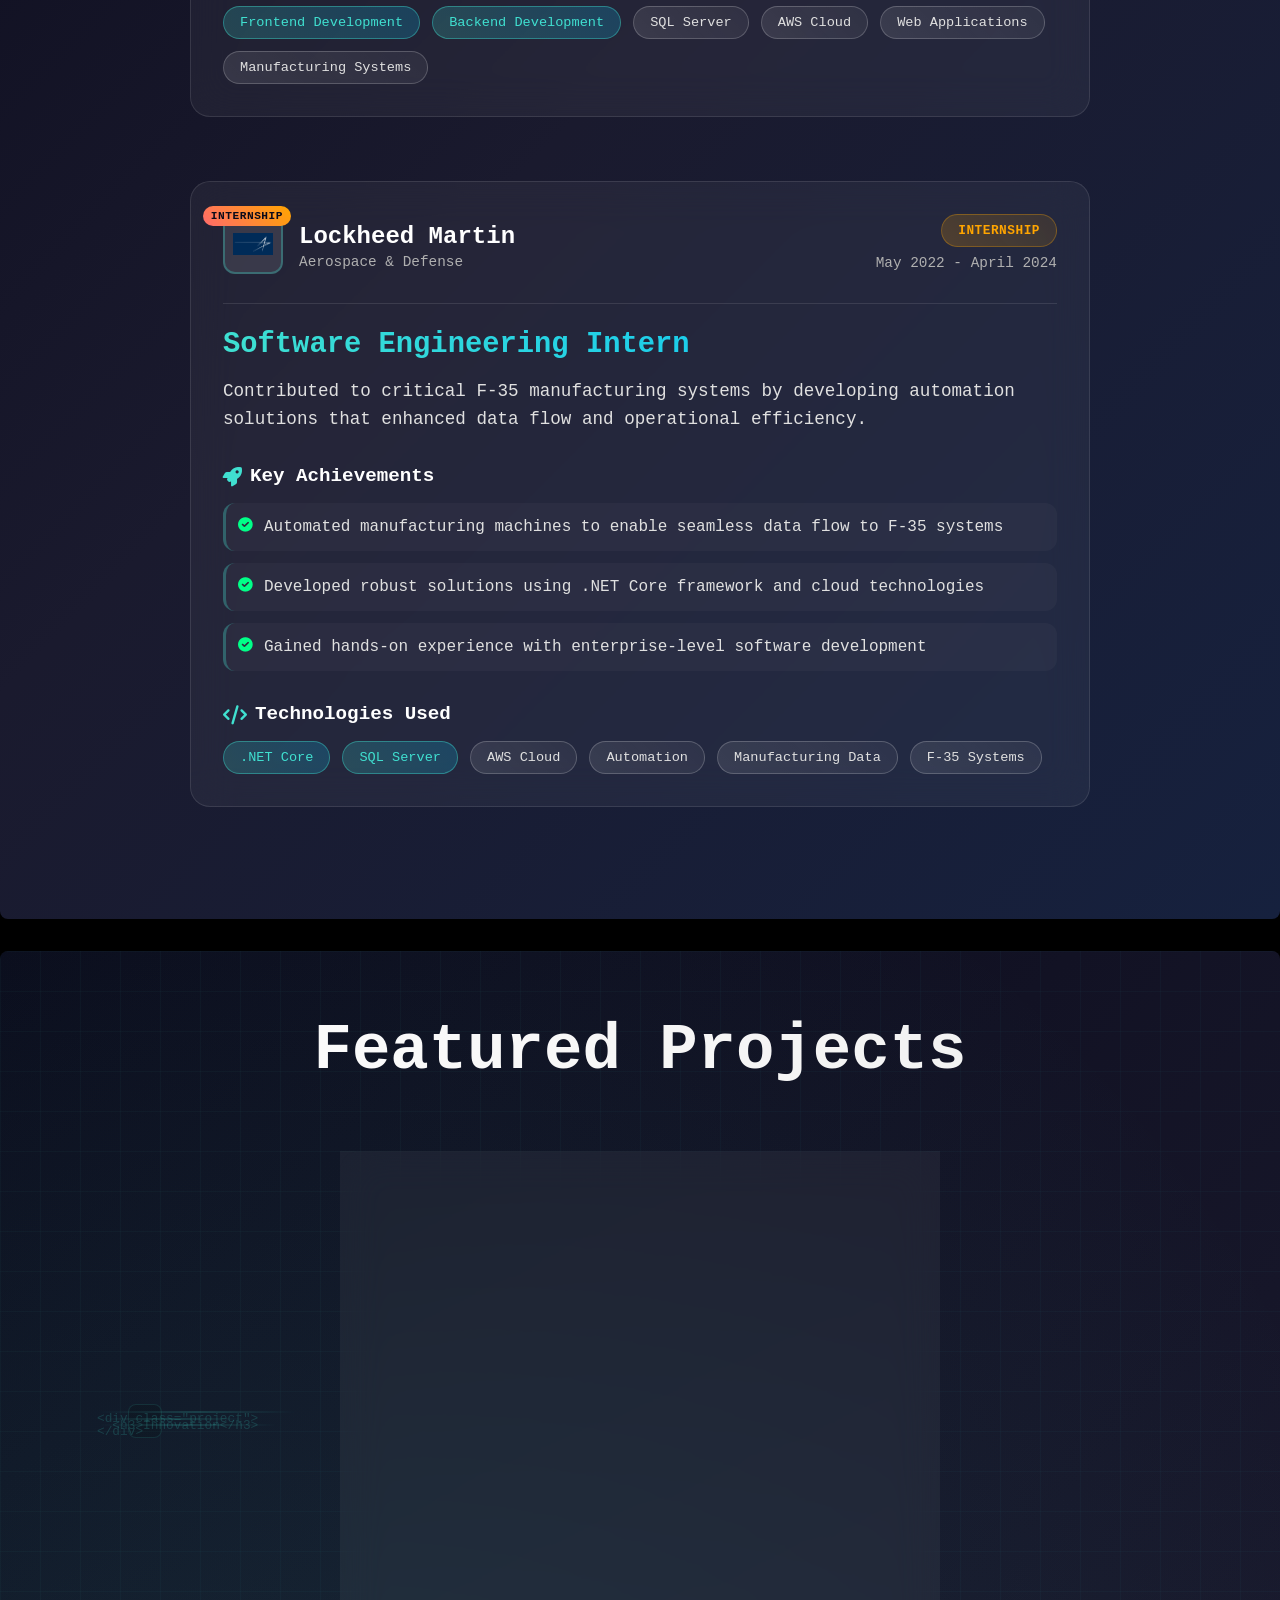
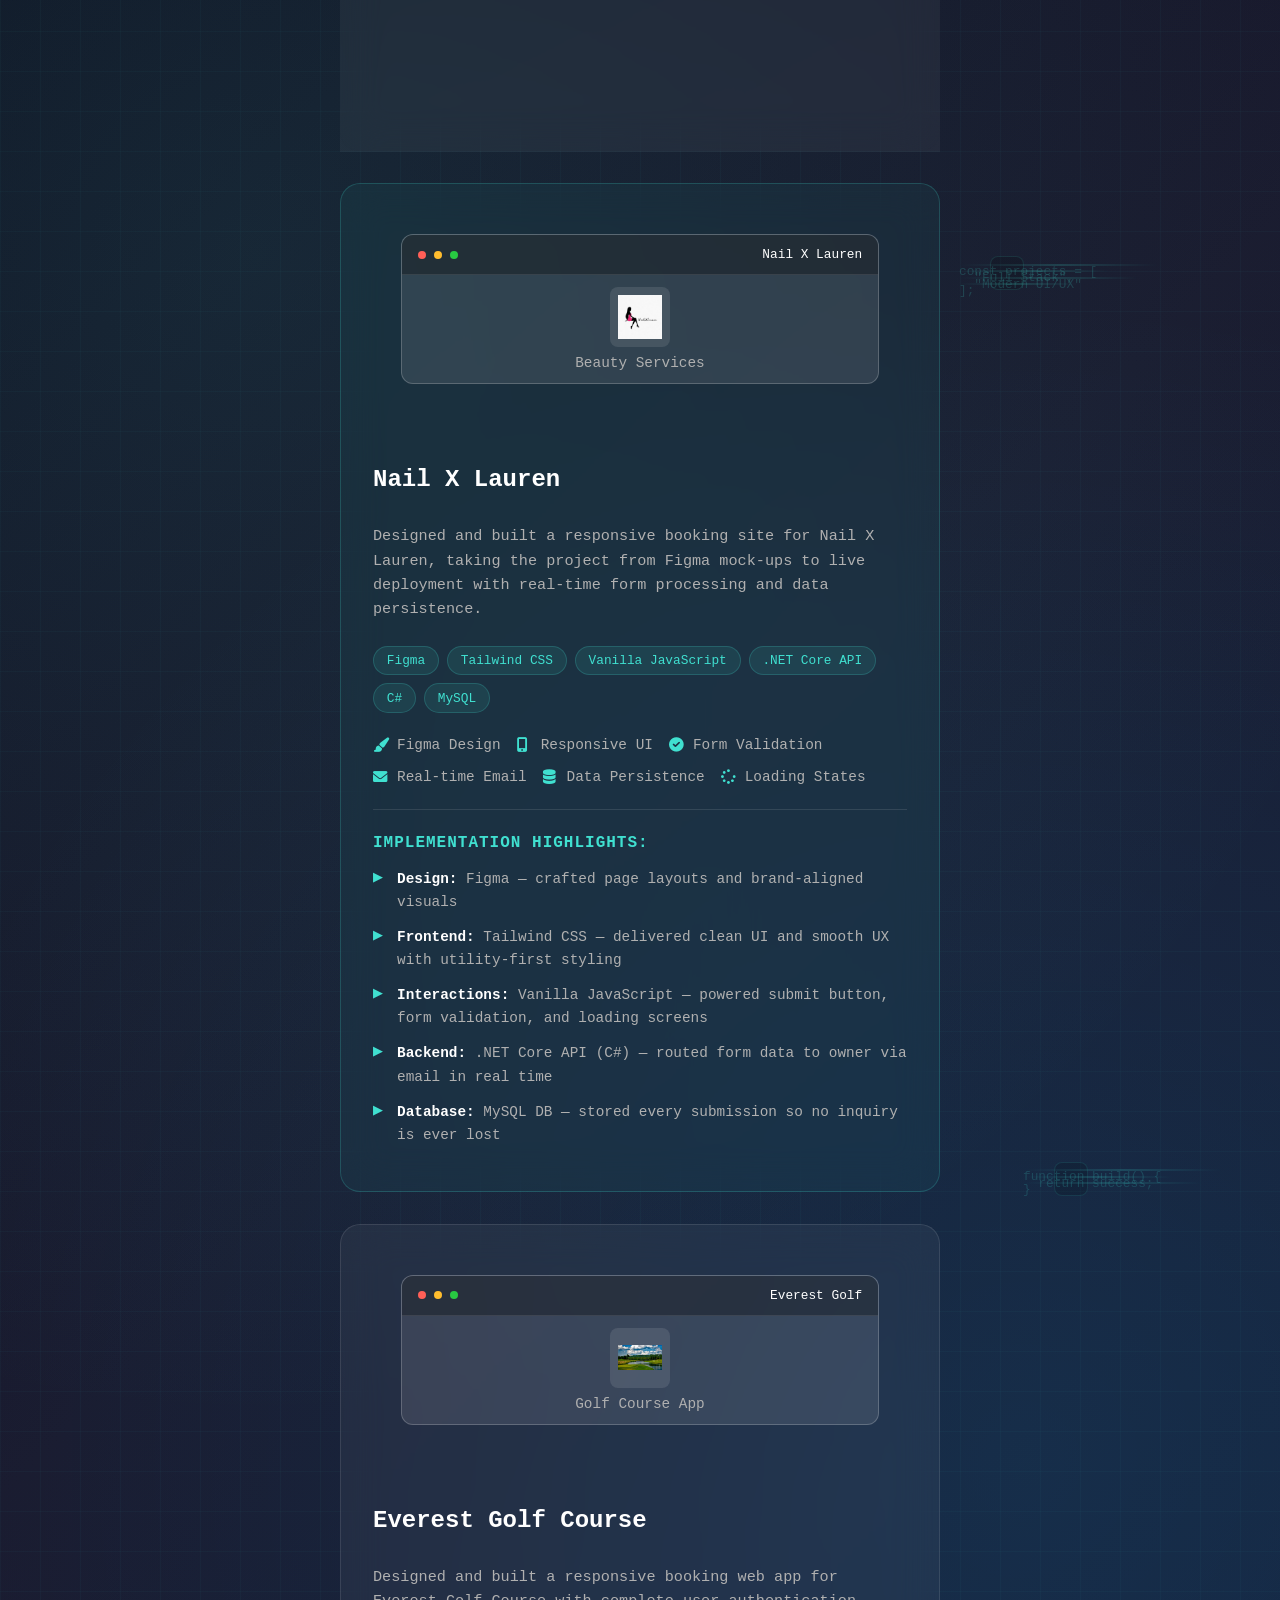
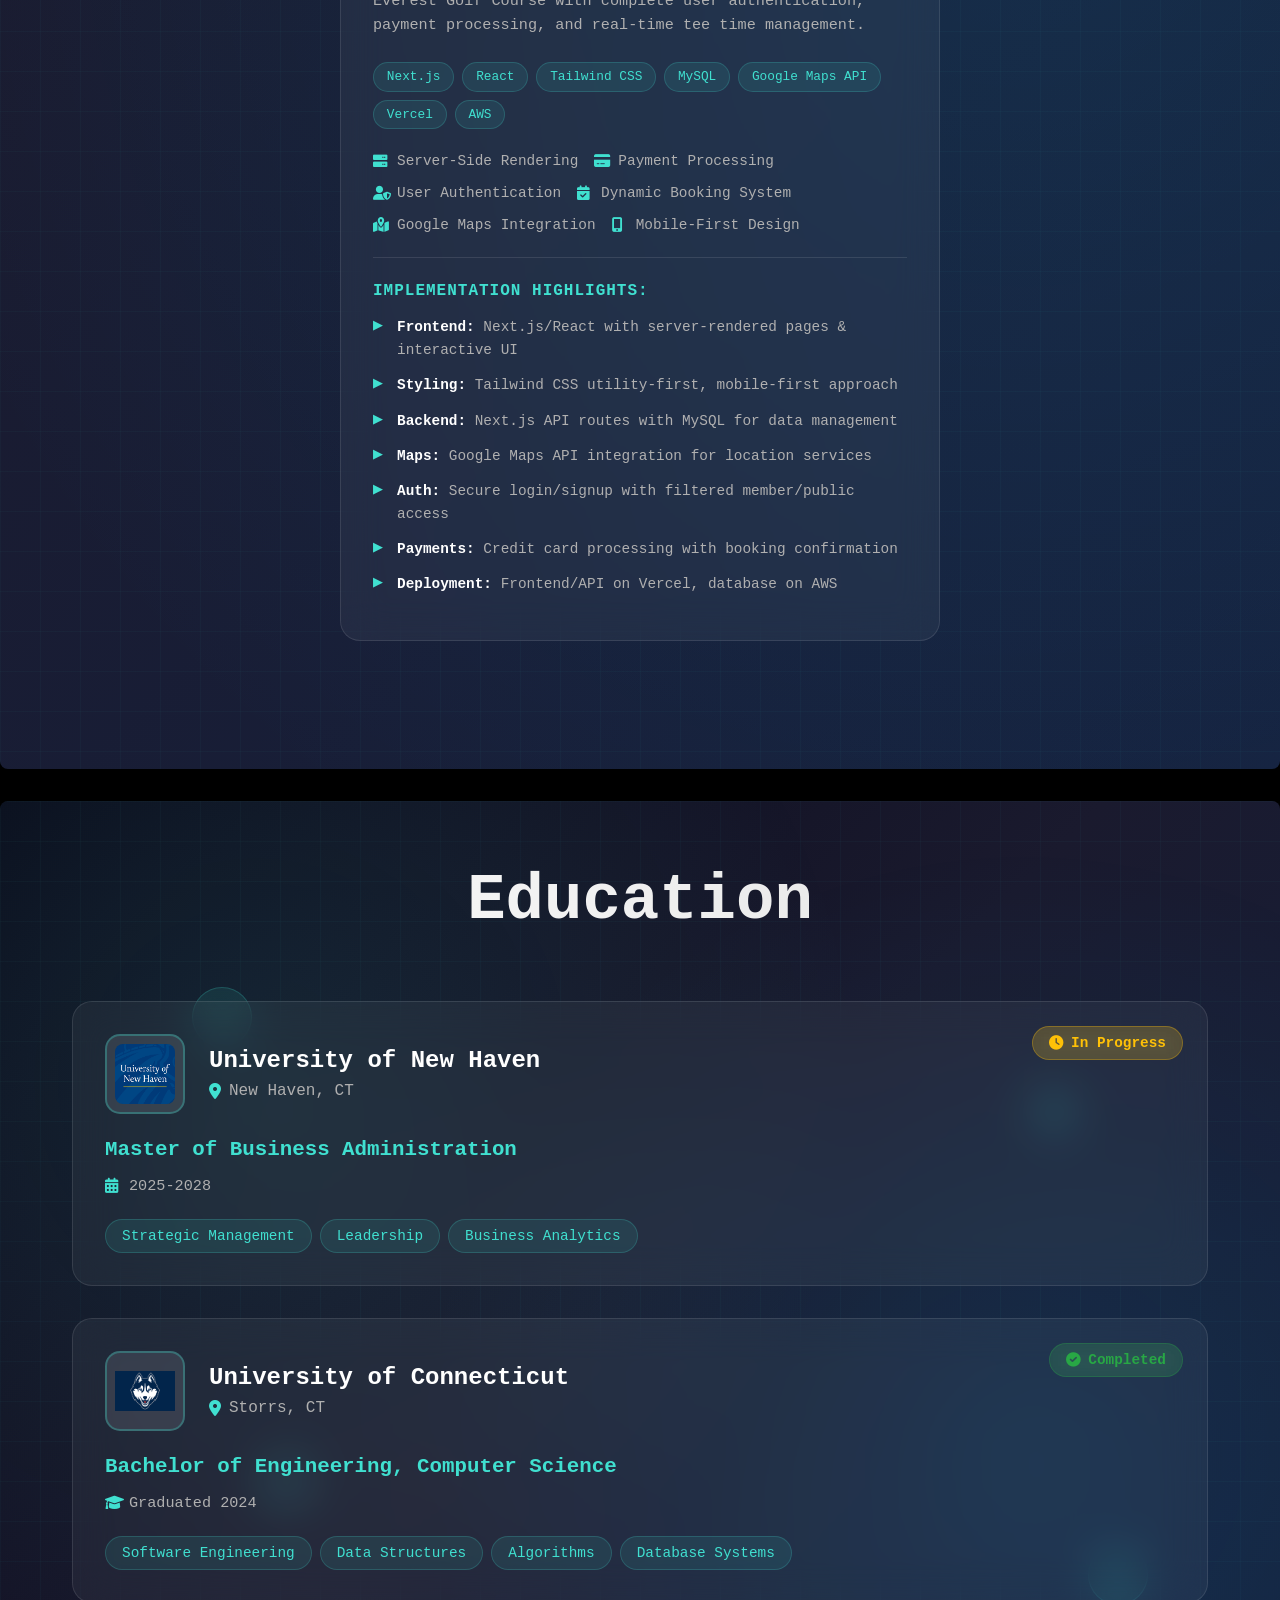
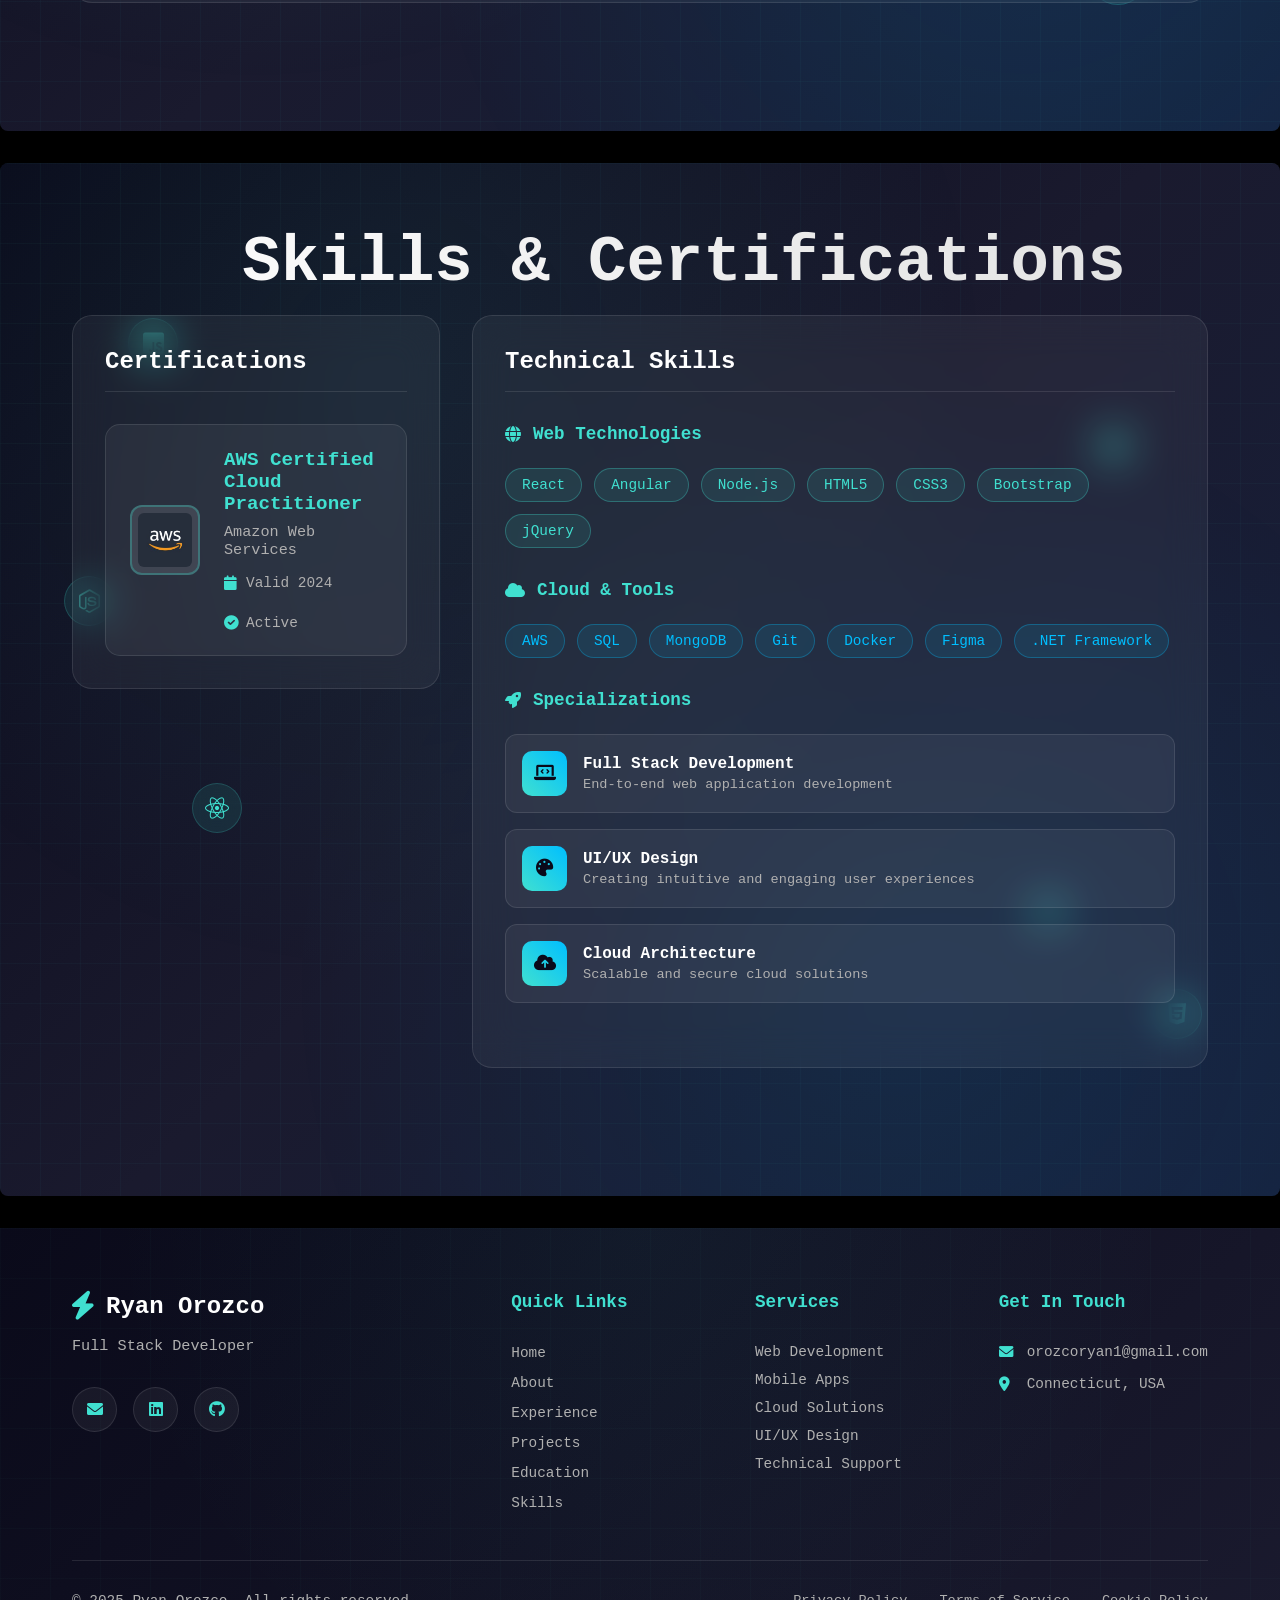
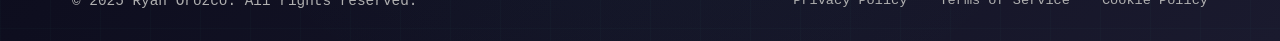
==== commit 100b8d5c: "Looking great. Need to adjust images, check responsive design then good to merge" ====
--- a/index.html
+++ b/index.html
@@ -38,6 +38,12 @@
                         </a>
                     </li>
                     <li class="nav-item">
+                        <a href="#projects" class="nav-link">
+                            <i class="fas fa-code-branch"></i>
+                            <span>Projects</span>
+                        </a>
+                    </li>
+                    <li class="nav-item">
                         <a href="#education" class="nav-link">
                             <i class="fas fa-graduation-cap"></i>
                             <span>Education</span>
@@ -47,12 +53,6 @@
                         <a href="#certifications_and_skills" class="nav-link">
                             <i class="fas fa-certificate"></i>
                             <span>Skills</span>
-                        </a>
-                    </li>
-                    <li class="nav-item">
-                        <a href="#projects" class="nav-link">
-                            <i class="fas fa-code-branch"></i>
-                            <span>Projects</span>
                         </a>
                     </li>
                 </ul>
@@ -413,6 +413,284 @@
     </section>
 
     <!-- #endregion Experience -->
+
+      <!-- #region Projects -->
+      <section id="projects" class="modern-projects-section">
+        <!-- Animated background elements -->
+        <div class="projects-background">
+            <div class="code-pattern"></div>
+            <div class="floating-code">
+                <div class="code-snippet">
+                    <span class="code-line">&lt;div class="project"&gt;</span>
+                    <span class="code-line">&nbsp;&nbsp;&lt;h3&gt;Innovation&lt;/h3&gt;</span>
+                    <span class="code-line">&lt;/div&gt;</span>
+                </div>
+                <div class="code-snippet">
+                    <span class="code-line">function build() {</span>
+                    <span class="code-line">&nbsp;&nbsp;return success;</span>
+                    <span class="code-line">}</span>
+                </div>
+                <div class="code-snippet">
+                    <span class="code-line">const projects = [</span>
+                    <span class="code-line">&nbsp;&nbsp;"Full Stack",</span>
+                    <span class="code-line">&nbsp;&nbsp;"Modern UI/UX"</span>
+                    <span class="code-line">];</span>
+                </div>
+            </div>
+            <div class="gradient-mesh"></div>
+        </div>
+
+        <div class="projects-container">
+            <div class="projects-header">
+                <h2 class="section-title">
+                    Featured Projects
+                </h2>
+            </div>
+
+            <div class="projects-grid">
+                 <!-- Creek's Edge Landscape Project -->
+                 <div class="project-card">
+                    <div class="project-image-container">
+                        <div class="project-image">
+                            <div class="project-preview landscape-preview">
+                                <div class="preview-header">
+                                    <div class="preview-dots">
+                                        <span></span>
+                                        <span></span>
+                                        <span></span>
+                                    </div>
+                                    <div class="preview-title">Creek's Edge</div>
+                                </div>
+                                <div class="preview-content">
+                                    <div class="preview-logo">
+                                        <img src="Images/sc1.jpg" alt="Creek's Edge Landscape" class="project-logo-image">
+                                    </div>
+                                    <div class="preview-text">Landscape Architecture</div>
+                                </div>
+                            </div>
+                        </div>
+                        <div class="project-overlay">
+                            <div class="project-links">
+                                <a href="https://www.creeksedgelandscape.com/" target="_blank" class="project-link">
+                                    <i class="fas fa-external-link-alt"></i>
+                                    <span>Live Site</span>
+                                </a>
+                            </div>
+                        </div>
+                    </div>
+                    
+                    <div class="project-content">
+                        <h3 class="project-title">Creek's Edge Landscape</h3>
+                        <p class="project-description">
+                            A professional landscape architecture website showcasing sustainable 
+                            New England landscape design with modern web technologies.
+                        </p>
+                        
+                        <div class="project-tech">
+                            <span class="tech-tag">React</span>
+                            <span class="tech-tag">Tailwind CSS</span>
+                            <span class="tech-tag">Vercel</span>
+                        </div>
+                        
+                        <div class="project-features">
+                            <div class="feature-item">
+                                <i class="fas fa-images"></i>
+                                <span>Portfolio Gallery</span>
+                            </div>
+                            <div class="feature-item">
+                                <i class="fas fa-leaf"></i>
+                                <span>Sustainable Focus</span>
+                            </div>
+                            <div class="feature-item">
+                                <i class="fas fa-envelope"></i>
+                                <span>Contact Integration</span>
+                            </div>
+                        </div>
+                    </div>
+                </div>
+
+                <!-- Nail X Lauren Project -->
+                <div class="project-card featured">
+                    <div class="project-image-container">
+                        <div class="project-image">
+                            <div class="project-preview nails-preview">
+                                <div class="preview-header">
+                                    <div class="preview-dots">
+                                        <span></span>
+                                        <span></span>
+                                        <span></span>
+                                    </div>
+                                    <div class="preview-title">Nail X Lauren</div>
+                                </div>
+                                <div class="preview-content">
+                                    <div class="preview-logo">
+                                        <img src="Images/actualLogo.jpeg" alt="Nail X Lauren Logo" class="project-logo-image">
+                                    </div>
+                                    <div class="preview-text">Beauty Services</div>
+                                </div>
+                            </div>
+                        </div>
+                        <div class="project-overlay">
+                            <div class="project-links">
+                                <a href="https://nailsxlauren.beauty/" target="_blank" class="project-link">
+                                    <i class="fas fa-external-link-alt"></i>
+                                    <span>Live Site</span>
+                                </a>
+                            </div>
+                        </div>
+                    </div>
+                    
+                    <div class="project-content">
+                        <h3 class="project-title">Nail X Lauren</h3>
+                        <p class="project-description">
+                            Designed and built a responsive booking site for Nail X Lauren, taking the project 
+                            from Figma mock-ups to live deployment with real-time form processing and data persistence.
+                        </p>
+                        
+                        <div class="project-tech">
+                            <span class="tech-tag">Figma</span>
+                            <span class="tech-tag">Tailwind CSS</span>
+                            <span class="tech-tag">Vanilla JavaScript</span>
+                            <span class="tech-tag">.NET Core API</span>
+                            <span class="tech-tag">C#</span>
+                            <span class="tech-tag">MySQL</span>
+                        </div>
+                        
+                        <div class="project-features">
+                            <div class="feature-item">
+                                <i class="fas fa-paint-brush"></i>
+                                <span>Figma Design</span>
+                            </div>
+                            <div class="feature-item">
+                                <i class="fas fa-mobile-alt"></i>
+                                <span>Responsive UI</span>
+                            </div>
+                            <div class="feature-item">
+                                <i class="fas fa-check-circle"></i>
+                                <span>Form Validation</span>
+                            </div>
+                            <div class="feature-item">
+                                <i class="fas fa-envelope"></i>
+                                <span>Real-time Email</span>
+                            </div>
+                            <div class="feature-item">
+                                <i class="fas fa-database"></i>
+                                <span>Data Persistence</span>
+                            </div>
+                            <div class="feature-item">
+                                <i class="fas fa-spinner"></i>
+                                <span>Loading States</span>
+                            </div>
+                        </div>
+                        
+                        <div class="project-implementation">
+                            <h4 class="implementation-title">Implementation Highlights:</h4>
+                            <ul class="implementation-list">
+                                <li><strong>Design:</strong> Figma — crafted page layouts and brand-aligned visuals</li>
+                                <li><strong>Frontend:</strong> Tailwind CSS — delivered clean UI and smooth UX with utility-first styling</li>
+                                <li><strong>Interactions:</strong> Vanilla JavaScript — powered submit button, form validation, and loading screens</li>
+                                <li><strong>Backend:</strong> .NET Core API (C#) — routed form data to owner via email in real time</li>
+                                <li><strong>Database:</strong> MySQL DB — stored every submission so no inquiry is ever lost</li>
+                            </ul>
+                        </div>
+                    </div>
+                </div>
+
+                <!-- Everest Golf Course Project -->
+                <div class="project-card">
+                    <div class="project-image-container">
+                        <div class="project-image">
+                            <div class="project-preview golf-preview">
+                                <div class="preview-header">
+                                    <div class="preview-dots">
+                                        <span></span>
+                                        <span></span>
+                                        <span></span>
+                                    </div>
+                                    <div class="preview-title">Everest Golf</div>
+                                </div>
+                                <div class="preview-content">
+                                    <div class="preview-logo">
+                                        <img src="Images/BetterRes.jpg" alt="Everest Golf Course" class="project-logo-image">
+                                    </div>
+                                    <div class="preview-text">Golf Course App</div>
+                                </div>
+                            </div>
+                        </div>
+                        <div class="project-overlay">
+                            <div class="project-links">
+                                <a href="https://everestgolfcourseapp.vercel.app/" target="_blank" class="project-link">
+                                    <i class="fas fa-external-link-alt"></i>
+                                    <span>Live Site</span>
+                                </a>
+                            </div>
+                        </div>
+                    </div>
+                    
+                    <div class="project-content">
+                        <h3 class="project-title">Everest Golf Course</h3>
+                        <p class="project-description">
+                            Designed and built a responsive booking web app for Everest Golf Course with 
+                            complete user authentication, payment processing, and real-time tee time management.
+                        </p>
+                        
+                        <div class="project-tech">
+                            <span class="tech-tag">Next.js</span>
+                            <span class="tech-tag">React</span>
+                            <span class="tech-tag">Tailwind CSS</span>
+                            <span class="tech-tag">MySQL</span>
+                            <span class="tech-tag">Google Maps API</span>
+                            <span class="tech-tag">Vercel</span>
+                            <span class="tech-tag">AWS</span>
+                        </div>
+                        
+                        <div class="project-features">
+                            <div class="feature-item">
+                                <i class="fas fa-server"></i>
+                                <span>Server-Side Rendering</span>
+                            </div>
+                            <div class="feature-item">
+                                <i class="fas fa-credit-card"></i>
+                                <span>Payment Processing</span>
+                            </div>
+                            <div class="feature-item">
+                                <i class="fas fa-user-shield"></i>
+                                <span>User Authentication</span>
+                            </div>
+                            <div class="feature-item">
+                                <i class="fas fa-calendar-check"></i>
+                                <span>Dynamic Booking System</span>
+                            </div>
+                            <div class="feature-item">
+                                <i class="fas fa-map-marked-alt"></i>
+                                <span>Google Maps Integration</span>
+                            </div>
+                            <div class="feature-item">
+                                <i class="fas fa-mobile-alt"></i>
+                                <span>Mobile-First Design</span>
+                            </div>
+                        </div>
+                        
+                        <div class="project-implementation">
+                            <h4 class="implementation-title">Implementation Highlights:</h4>
+                            <ul class="implementation-list">
+                                <li><strong>Frontend:</strong> Next.js/React with server-rendered pages & interactive UI</li>
+                                <li><strong>Styling:</strong> Tailwind CSS utility-first, mobile-first approach</li>
+                                <li><strong>Backend:</strong> Next.js API routes with MySQL for data management</li>
+                                <li><strong>Maps:</strong> Google Maps API integration for location services</li>
+                                <li><strong>Auth:</strong> Secure login/signup with filtered member/public access</li>
+                                <li><strong>Payments:</strong> Credit card processing with booking confirmation</li>
+                                <li><strong>Deployment:</strong> Frontend/API on Vercel, database on AWS</li>
+                            </ul>
+                        </div>
+                    </div>
+                </div>
+
+               
+            </div>
+    </section>
+
+    <!-- #endregion Projects -->
 
     <!-- #region Education -->
     <section id="education" class="modern-education-section">
@@ -682,251 +960,7 @@
     
   <!-- #endregion Certifications and Skills -->
 
-    <!-- #region Projects -->
-    <section id="projects" class="modern-projects-section">
-        <!-- Animated background elements -->
-        <div class="projects-background">
-            <div class="code-pattern"></div>
-            <div class="floating-code">
-                <div class="code-snippet">
-                    <span class="code-line">&lt;div class="project"&gt;</span>
-                    <span class="code-line">&nbsp;&nbsp;&lt;h3&gt;Innovation&lt;/h3&gt;</span>
-                    <span class="code-line">&lt;/div&gt;</span>
-                </div>
-                <div class="code-snippet">
-                    <span class="code-line">function build() {</span>
-                    <span class="code-line">&nbsp;&nbsp;return success;</span>
-                    <span class="code-line">}</span>
-                </div>
-                <div class="code-snippet">
-                    <span class="code-line">const projects = [</span>
-                    <span class="code-line">&nbsp;&nbsp;"Full Stack",</span>
-                    <span class="code-line">&nbsp;&nbsp;"Modern UI/UX"</span>
-                    <span class="code-line">];</span>
-                </div>
-            </div>
-            <div class="gradient-mesh"></div>
-        </div>
-
-        <div class="projects-container">
-            <div class="projects-header">
-                <h2 class="section-title">
-                    <span class="title-icon">🚀</span>
-                    Featured Projects
-                </h2>
-                <p class="section-subtitle">
-                    Innovative web applications built with modern technologies and user-centered design
-                </p>
-            </div>
-
-            <div class="projects-grid">
-                <!-- Nail X Lauren Project -->
-                <div class="project-card featured">
-                    <div class="project-image-container">
-                        <div class="project-image">
-                            <div class="project-preview nails-preview">
-                                <div class="preview-header">
-                                    <div class="preview-dots">
-                                        <span></span>
-                                        <span></span>
-                                        <span></span>
-                                    </div>
-                                    <div class="preview-title">Nail X Lauren</div>
-                                </div>
-                                <div class="preview-content">
-                                    <div class="preview-logo">💅</div>
-                                    <div class="preview-text">Beauty Services</div>
-                                </div>
-                            </div>
-                        </div>
-                        <div class="project-overlay">
-                            <div class="project-links">
-                                <a href="https://nailsxlauren.beauty/" target="_blank" class="project-link">
-                                    <i class="fas fa-external-link-alt"></i>
-                                    <span>Live Site</span>
-                                </a>
-                            </div>
-                        </div>
-                    </div>
-                    
-                    <div class="project-content">
-                        <div class="project-category">Beauty & Wellness</div>
-                        <h3 class="project-title">Nail X Lauren</h3>
-                        <p class="project-description">
-                            A modern beauty salon booking platform featuring elegant design, 
-                            seamless appointment scheduling, and integrated contact management.
-                        </p>
-                        
-                        <div class="project-tech">
-                            <span class="tech-tag">React</span>
-                            <span class="tech-tag">Node.js</span>
-                            <span class="tech-tag">Booking System</span>
-                            <span class="tech-tag">Responsive Design</span>
-                        </div>
-                        
-                        <div class="project-features">
-                            <div class="feature-item">
-                                <i class="fas fa-calendar-check"></i>
-                                <span>Online Booking</span>
-                            </div>
-                            <div class="feature-item">
-                                <i class="fas fa-mobile-alt"></i>
-                                <span>Mobile Optimized</span>
-                            </div>
-                            <div class="feature-item">
-                                <i class="fas fa-palette"></i>
-                                <span>Modern UI/UX</span>
-                            </div>
-                        </div>
-                    </div>
-                </div>
-
-                <!-- Everest Golf Course Project -->
-                <div class="project-card">
-                    <div class="project-image-container">
-                        <div class="project-image">
-                            <div class="project-preview golf-preview">
-                                <div class="preview-header">
-                                    <div class="preview-dots">
-                                        <span></span>
-                                        <span></span>
-                                        <span></span>
-                                    </div>
-                                    <div class="preview-title">Everest Golf</div>
-                                </div>
-                                <div class="preview-content">
-                                    <div class="preview-logo">⛳</div>
-                                    <div class="preview-text">Golf Course App</div>
-                                </div>
-                            </div>
-                        </div>
-                        <div class="project-overlay">
-                            <div class="project-links">
-                                <a href="https://everestgolfcourseapp.vercel.app/" target="_blank" class="project-link">
-                                    <i class="fas fa-external-link-alt"></i>
-                                    <span>Live Site</span>
-                                </a>
-                            </div>
-                        </div>
-                    </div>
-                    
-                    <div class="project-content">
-                        <div class="project-category">Sports & Recreation</div>
-                        <h3 class="project-title">Everest Golf Course</h3>
-                        <p class="project-description">
-                            A comprehensive golf course management application with tee time booking, 
-                            membership management, and location services.
-                        </p>
-                        
-                        <div class="project-tech">
-                            <span class="tech-tag">Next.js</span>
-                            <span class="tech-tag">Vercel</span>
-                            <span class="tech-tag">Location API</span>
-                            <span class="tech-tag">Booking System</span>
-                        </div>
-                        
-                        <div class="project-features">
-                            <div class="feature-item">
-                                <i class="fas fa-clock"></i>
-                                <span>Tee Time Booking</span>
-                            </div>
-                            <div class="feature-item">
-                                <i class="fas fa-map-marker-alt"></i>
-                                <span>Location Services</span>
-                            </div>
-                            <div class="feature-item">
-                                <i class="fas fa-users"></i>
-                                <span>Membership Portal</span>
-                            </div>
-                        </div>
-                    </div>
-                </div>
-
-                <!-- Creek's Edge Landscape Project -->
-                <div class="project-card">
-                    <div class="project-image-container">
-                        <div class="project-image">
-                            <div class="project-preview landscape-preview">
-                                <div class="preview-header">
-                                    <div class="preview-dots">
-                                        <span></span>
-                                        <span></span>
-                                        <span></span>
-                                    </div>
-                                    <div class="preview-title">Creek's Edge</div>
-                                </div>
-                                <div class="preview-content">
-                                    <div class="preview-logo">🌿</div>
-                                    <div class="preview-text">Landscape Architecture</div>
-                                </div>
-                            </div>
-                        </div>
-                        <div class="project-overlay">
-                            <div class="project-links">
-                                <a href="https://www.creeksedgelandscape.com/" target="_blank" class="project-link">
-                                    <i class="fas fa-external-link-alt"></i>
-                                    <span>Live Site</span>
-                                </a>
-                            </div>
-                        </div>
-                    </div>
-                    
-                    <div class="project-content">
-                        <div class="project-category">Landscape & Design</div>
-                        <h3 class="project-title">Creek's Edge Landscape</h3>
-                        <p class="project-description">
-                            A professional landscape architecture website showcasing sustainable 
-                            New England landscape design with modern web technologies.
-                        </p>
-                        
-                        <div class="project-tech">
-                            <span class="tech-tag">Modern CSS</span>
-                            <span class="tech-tag">Responsive Design</span>
-                            <span class="tech-tag">Image Gallery</span>
-                            <span class="tech-tag">Contact Forms</span>
-                        </div>
-                        
-                        <div class="project-features">
-                            <div class="feature-item">
-                                <i class="fas fa-images"></i>
-                                <span>Portfolio Gallery</span>
-                            </div>
-                            <div class="feature-item">
-                                <i class="fas fa-leaf"></i>
-                                <span>Sustainable Focus</span>
-                            </div>
-                            <div class="feature-item">
-                                <i class="fas fa-envelope"></i>
-                                <span>Contact Integration</span>
-                            </div>
-                        </div>
-                    </div>
-                </div>
-            </div>
-
-            <!-- Project Stats -->
-            <div class="project-stats">
-                <div class="stat-item">
-                    <div class="stat-number">3</div>
-                    <div class="stat-label">Live Projects</div>
-                </div>
-                <div class="stat-item">
-                    <div class="stat-number">100%</div>
-                    <div class="stat-label">Mobile Responsive</div>
-                </div>
-                <div class="stat-item">
-                    <div class="stat-number">3+</div>
-                    <div class="stat-label">Industries Served</div>
-                </div>
-                <div class="stat-item">
-                    <div class="stat-number">Modern</div>
-                    <div class="stat-label">Tech Stack</div>
-                </div>
-            </div>
-        </div>
-    </section>
-
-    <!-- #endregion Projects -->
+  
 
     <!-- #endregion Sections -->
     
@@ -966,9 +1000,9 @@
                         <li><a href="#home">Home</a></li>
                         <li><a href="#about">About</a></li>
                         <li><a href="#experience">Experience</a></li>
+                        <li><a href="#projects">Projects</a></li>
                         <li><a href="#education">Education</a></li>
                         <li><a href="#certifications_and_skills">Skills</a></li>
-                        <li><a href="#projects">Projects</a></li>
                     </ul>
                 </div>
 
--- a/Styles/Baseline.css
+++ b/Styles/Baseline.css
@@ -2801,7 +2801,7 @@
     font-size: clamp(2.5rem, 5vw, 4rem);
     font-weight: 700;
     margin: 0 0 1rem 0;
-    background: linear-gradient(45deg, #40e0d0, #00bfff, #40e0d0);
+    background: linear-gradient(45deg, #fff, #e0e0e0);
     -webkit-background-clip: text;
     -webkit-text-fill-color: transparent;
     background-clip: text;
@@ -2828,9 +2828,12 @@
 /* Projects Grid */
 .projects-grid {
     display: grid;
-    grid-template-columns: repeat(auto-fit, minmax(400px, 1fr));
+    grid-template-columns: 1fr;
     gap: 2rem;
     margin-bottom: 4rem;
+    max-width: 600px;
+    margin-left: auto;
+    margin-right: auto;
 }
 
 /* Project Cards */
@@ -2842,6 +2845,10 @@
     overflow: hidden;
     transition: all 0.3s ease;
     position: relative;
+    transform-style: preserve-3d;
+    min-height: 600px;
+    display: flex;
+    flex-direction: column;
 }
 
 .project-card::before {
@@ -2866,10 +2873,10 @@
 }
 
 .project-card.featured {
-    grid-column: span 2;
     background: rgba(64, 224, 208, 0.05);
     border-color: rgba(64, 224, 208, 0.2);
 }
+
 
 /* Project Image Container */
 .project-image-container {
@@ -2939,6 +2946,25 @@
 
 .preview-logo {
     font-size: 2rem;
+    display: flex;
+    align-items: center;
+    justify-content: center;
+}
+
+.project-logo-image {
+    width: 60px;
+    height: 60px;
+    object-fit: contain;
+    object-position: center;
+    border-radius: 8px;
+    background: rgba(255, 255, 255, 0.1);
+    padding: 8px;
+    transition: all 0.3s ease;
+}
+
+.project-logo-image:hover {
+    transform: scale(1.05);
+    background: rgba(255, 255, 255, 0.15);
 }
 
 .preview-text {
@@ -2992,6 +3018,9 @@
 /* Project Content */
 .project-content {
     padding: 2rem;
+    flex: 1;
+    display: flex;
+    flex-direction: column;
 }
 
 .project-category {
@@ -3059,6 +3088,50 @@
 .feature-item i {
     color: #40e0d0;
     width: 16px;
+}
+
+/* Project Implementation Section */
+.project-implementation {
+    margin-top: 1.5rem;
+    padding-top: 1.5rem;
+    border-top: 1px solid rgba(255, 255, 255, 0.1);
+}
+
+.implementation-title {
+    color: #40e0d0;
+    font-size: 1rem;
+    font-weight: 600;
+    margin: 0 0 1rem 0;
+    text-transform: uppercase;
+    letter-spacing: 1px;
+}
+
+.implementation-list {
+    list-style: none;
+    padding: 0;
+    margin: 0;
+}
+
+.implementation-list li {
+    color: #b0b0b0;
+    font-size: 0.9rem;
+    line-height: 1.6;
+    margin-bottom: 0.75rem;
+    padding-left: 1.5rem;
+    position: relative;
+}
+
+.implementation-list li::before {
+    content: '▶';
+    position: absolute;
+    left: 0;
+    color: #40e0d0;
+    font-size: 0.8rem;
+}
+
+.implementation-list li strong {
+    color: #fff;
+    font-weight: 600;
 }
 
 /* Project Stats */
@@ -3418,6 +3491,7 @@
     .projects-grid {
         grid-template-columns: 1fr;
         gap: 2rem;
+        max-width: 600px;
     }
     
     .project-card.featured {
@@ -4102,6 +4176,9 @@
         grid-template-columns: 1fr;
         gap: 1.5rem;
         margin-bottom: 2rem;
+        max-width: 100%;
+        margin-left: auto;
+        margin-right: auto;
     }
     
     .project-card.featured {
@@ -4114,6 +4191,16 @@
     
     .project-content {
         padding: 1.5rem;
+    }
+    
+    .project-card {
+        min-height: 500px;
+    }
+    
+    .project-logo-image {
+        width: 50px;
+        height: 50px;
+        padding: 6px;
     }
     
     .project-stats {
@@ -4132,6 +4219,26 @@
     
     .floating-code {
         display: none;
+    }
+    
+    .project-implementation {
+        margin-top: 1rem;
+        padding-top: 1rem;
+    }
+    
+    .implementation-list li {
+        font-size: 0.85rem;
+        margin-bottom: 0.5rem;
+    }
+    
+    .project-card {
+        min-height: 450px;
+    }
+    
+    .project-logo-image {
+        width: 45px;
+        height: 45px;
+        padding: 5px;
     }
 
     /* Modern Experience Section Small Mobile */
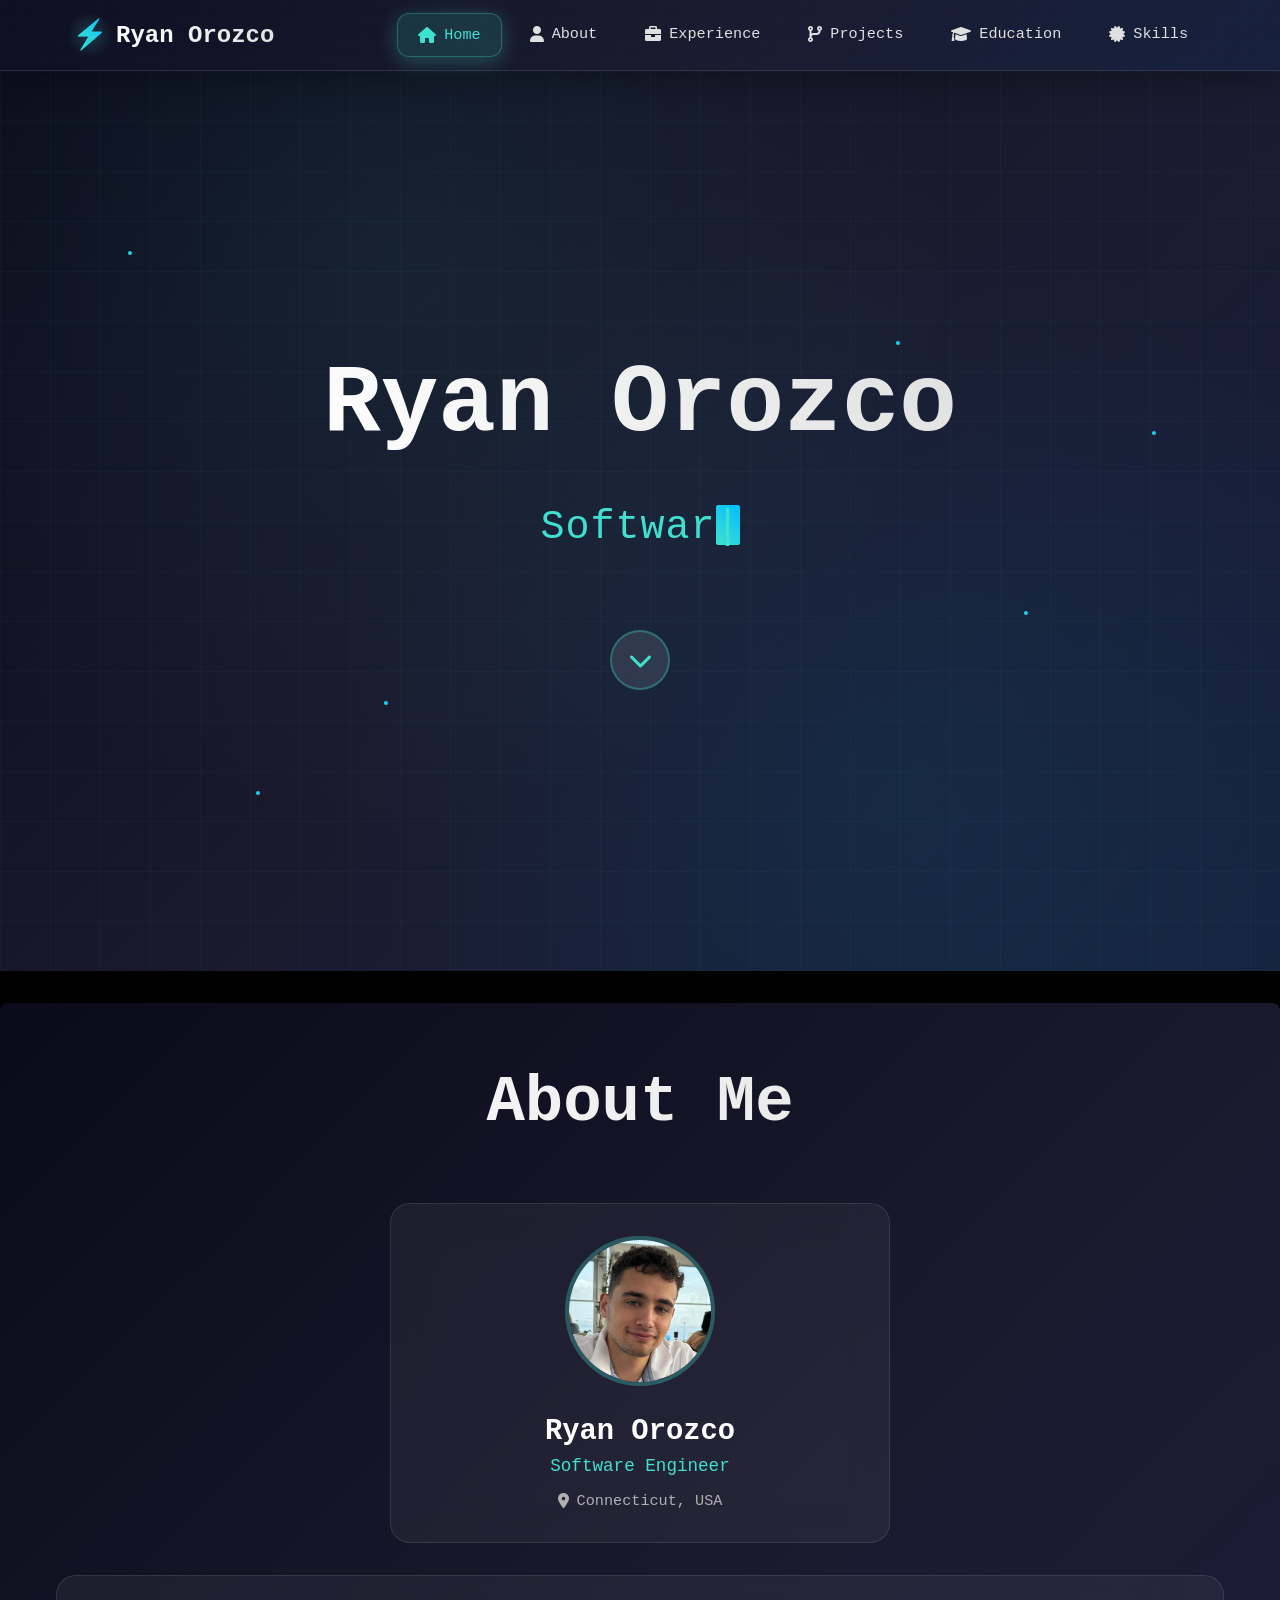
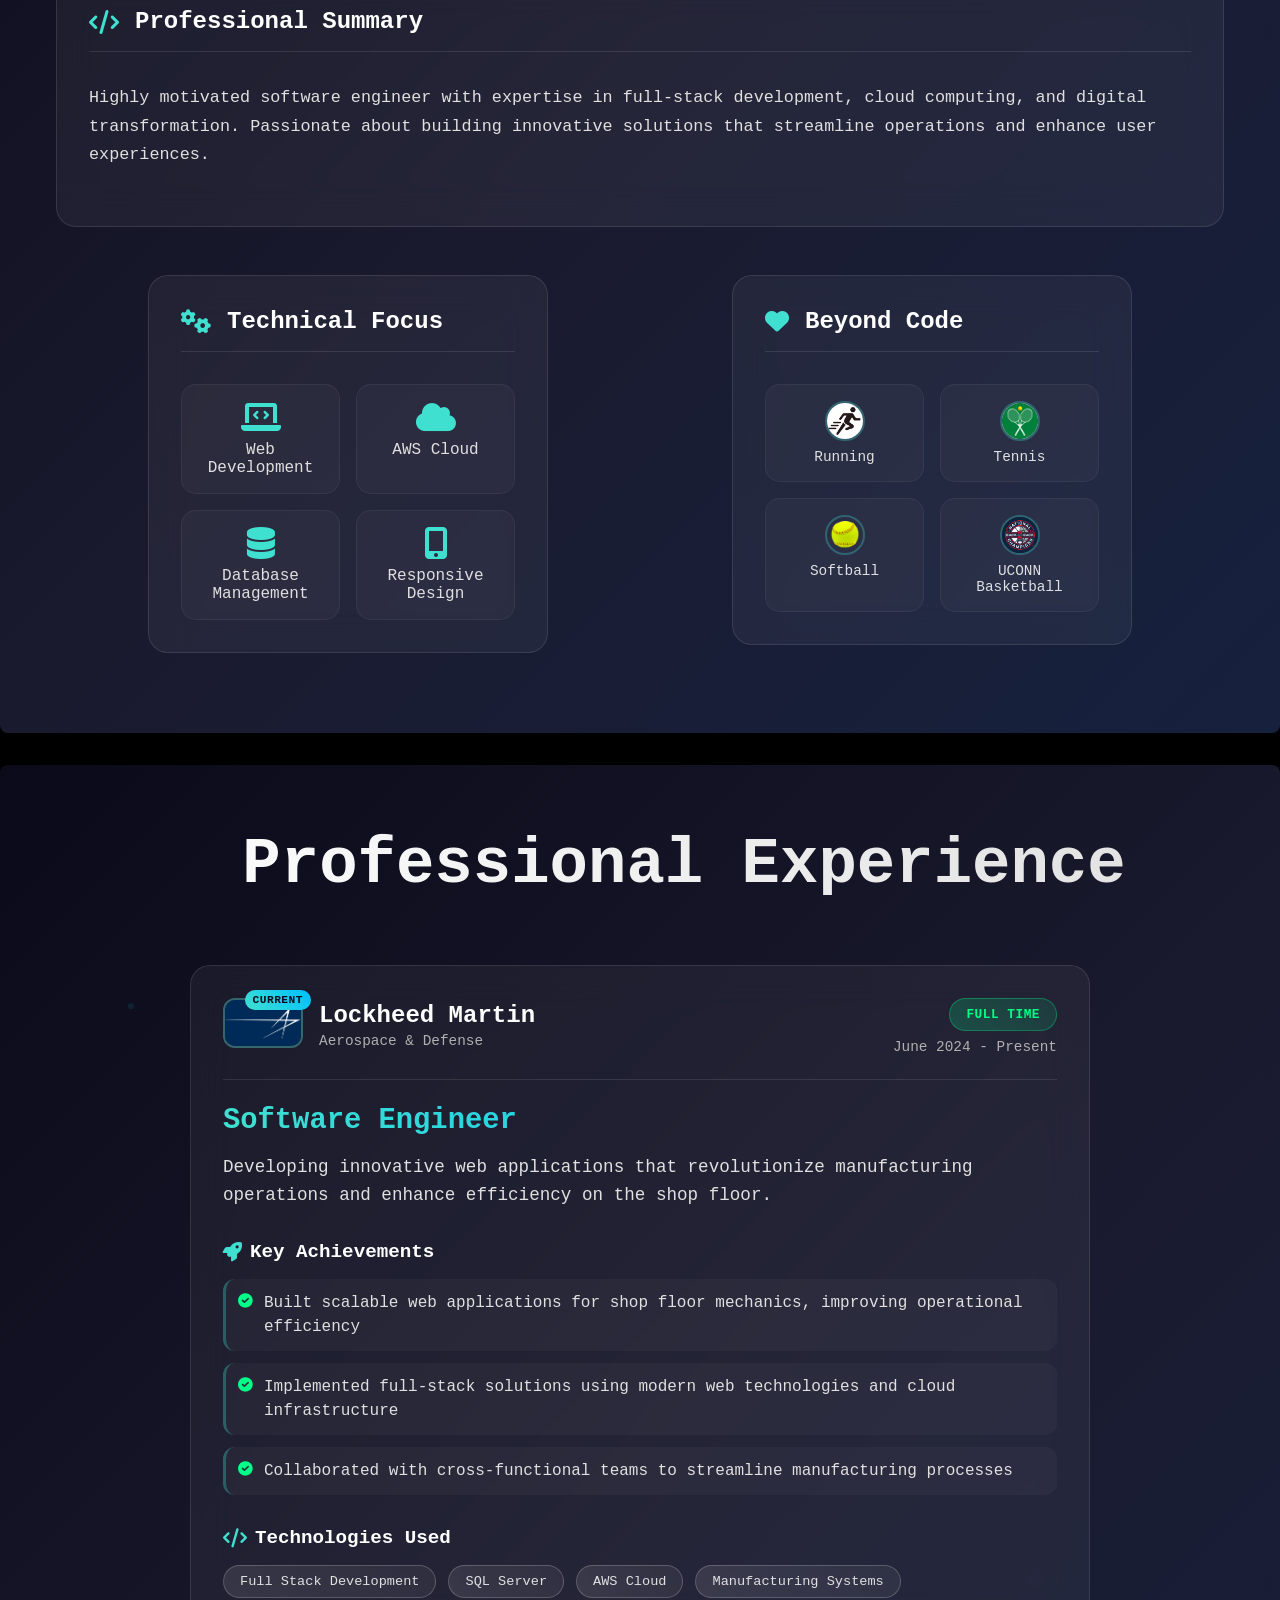
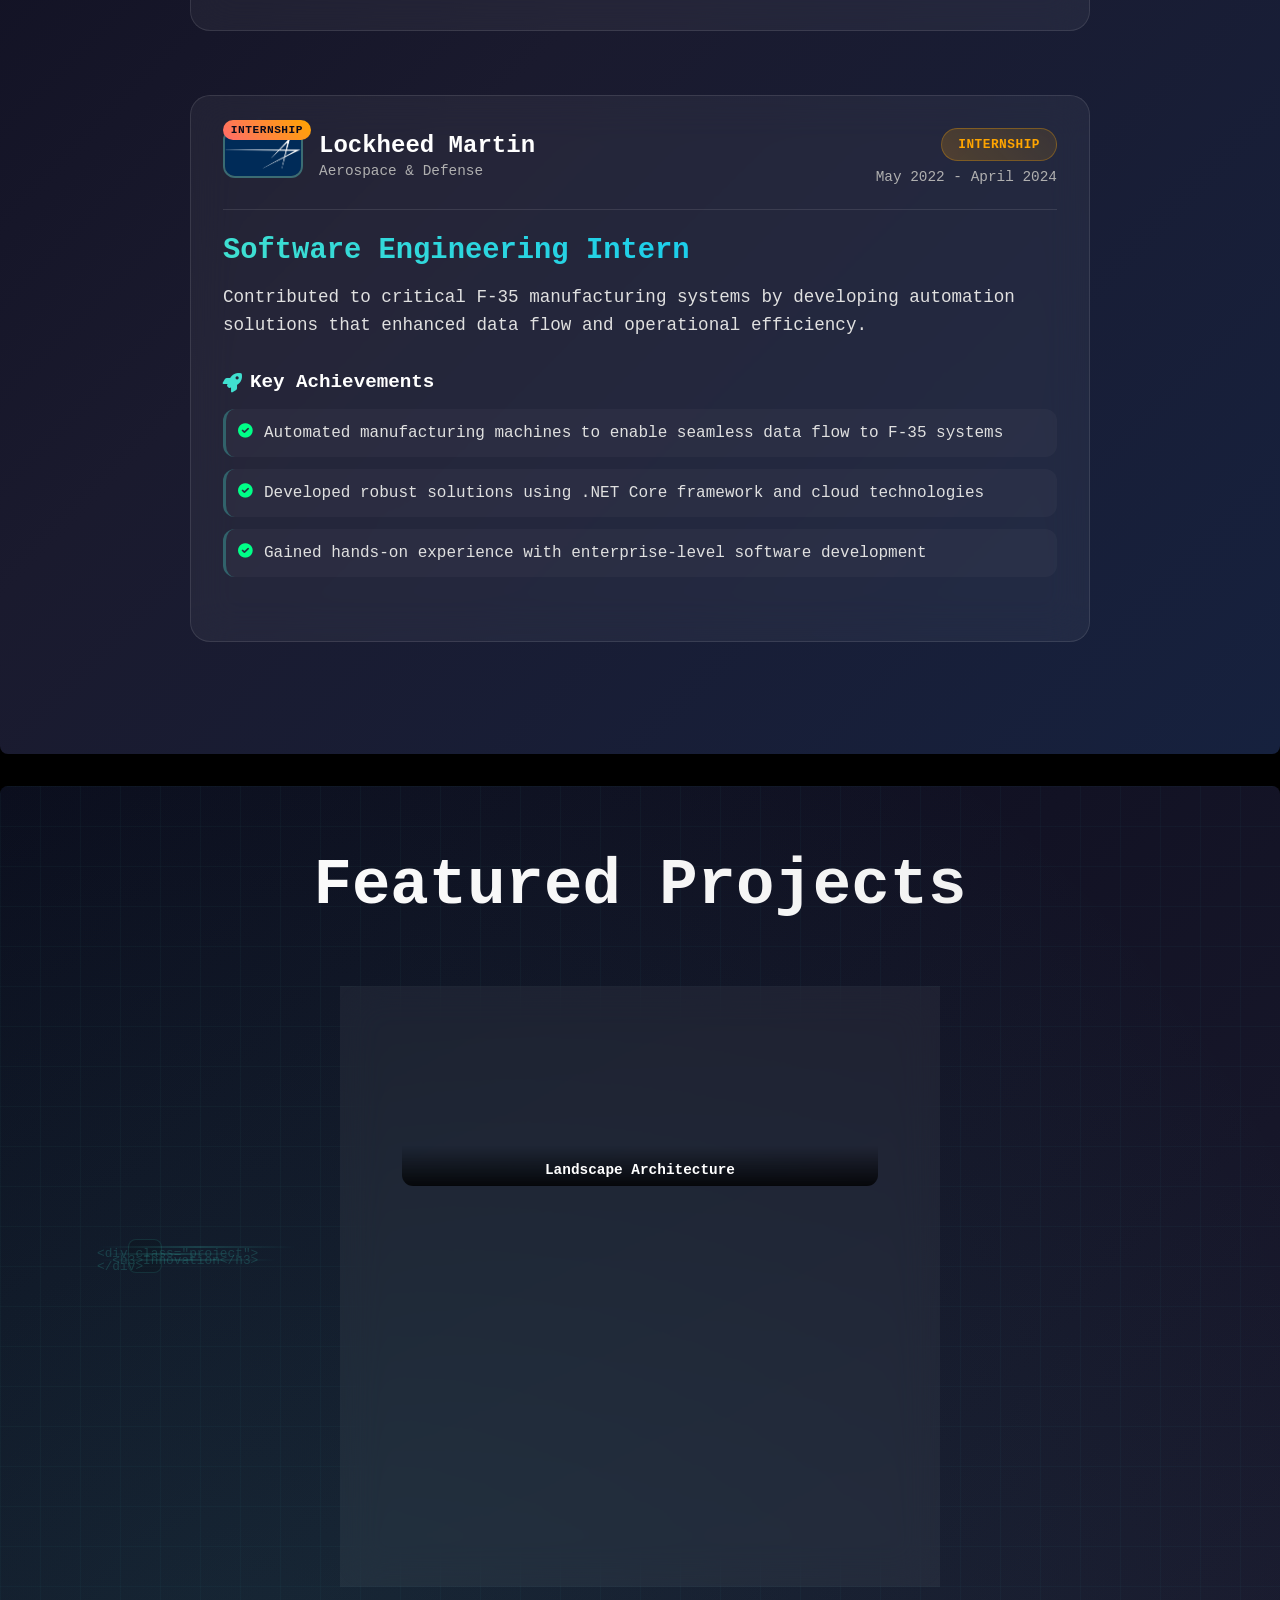
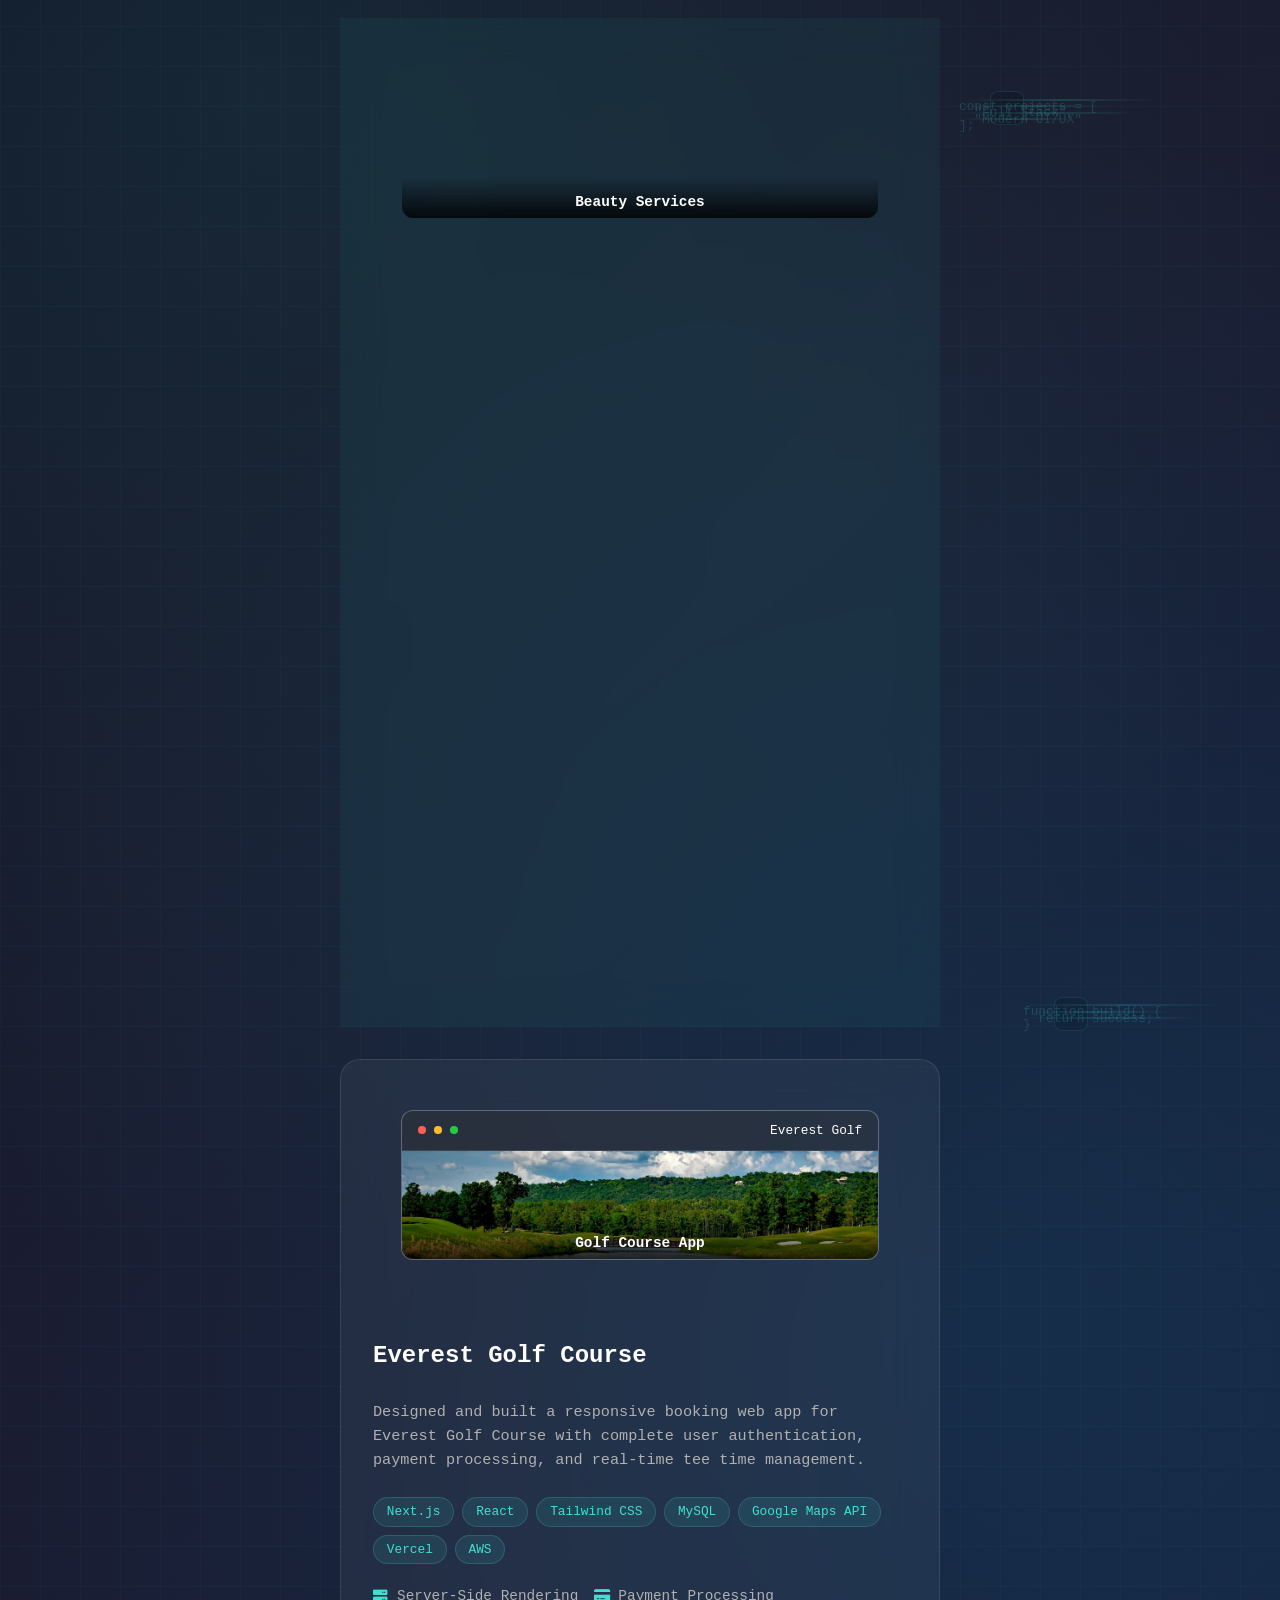
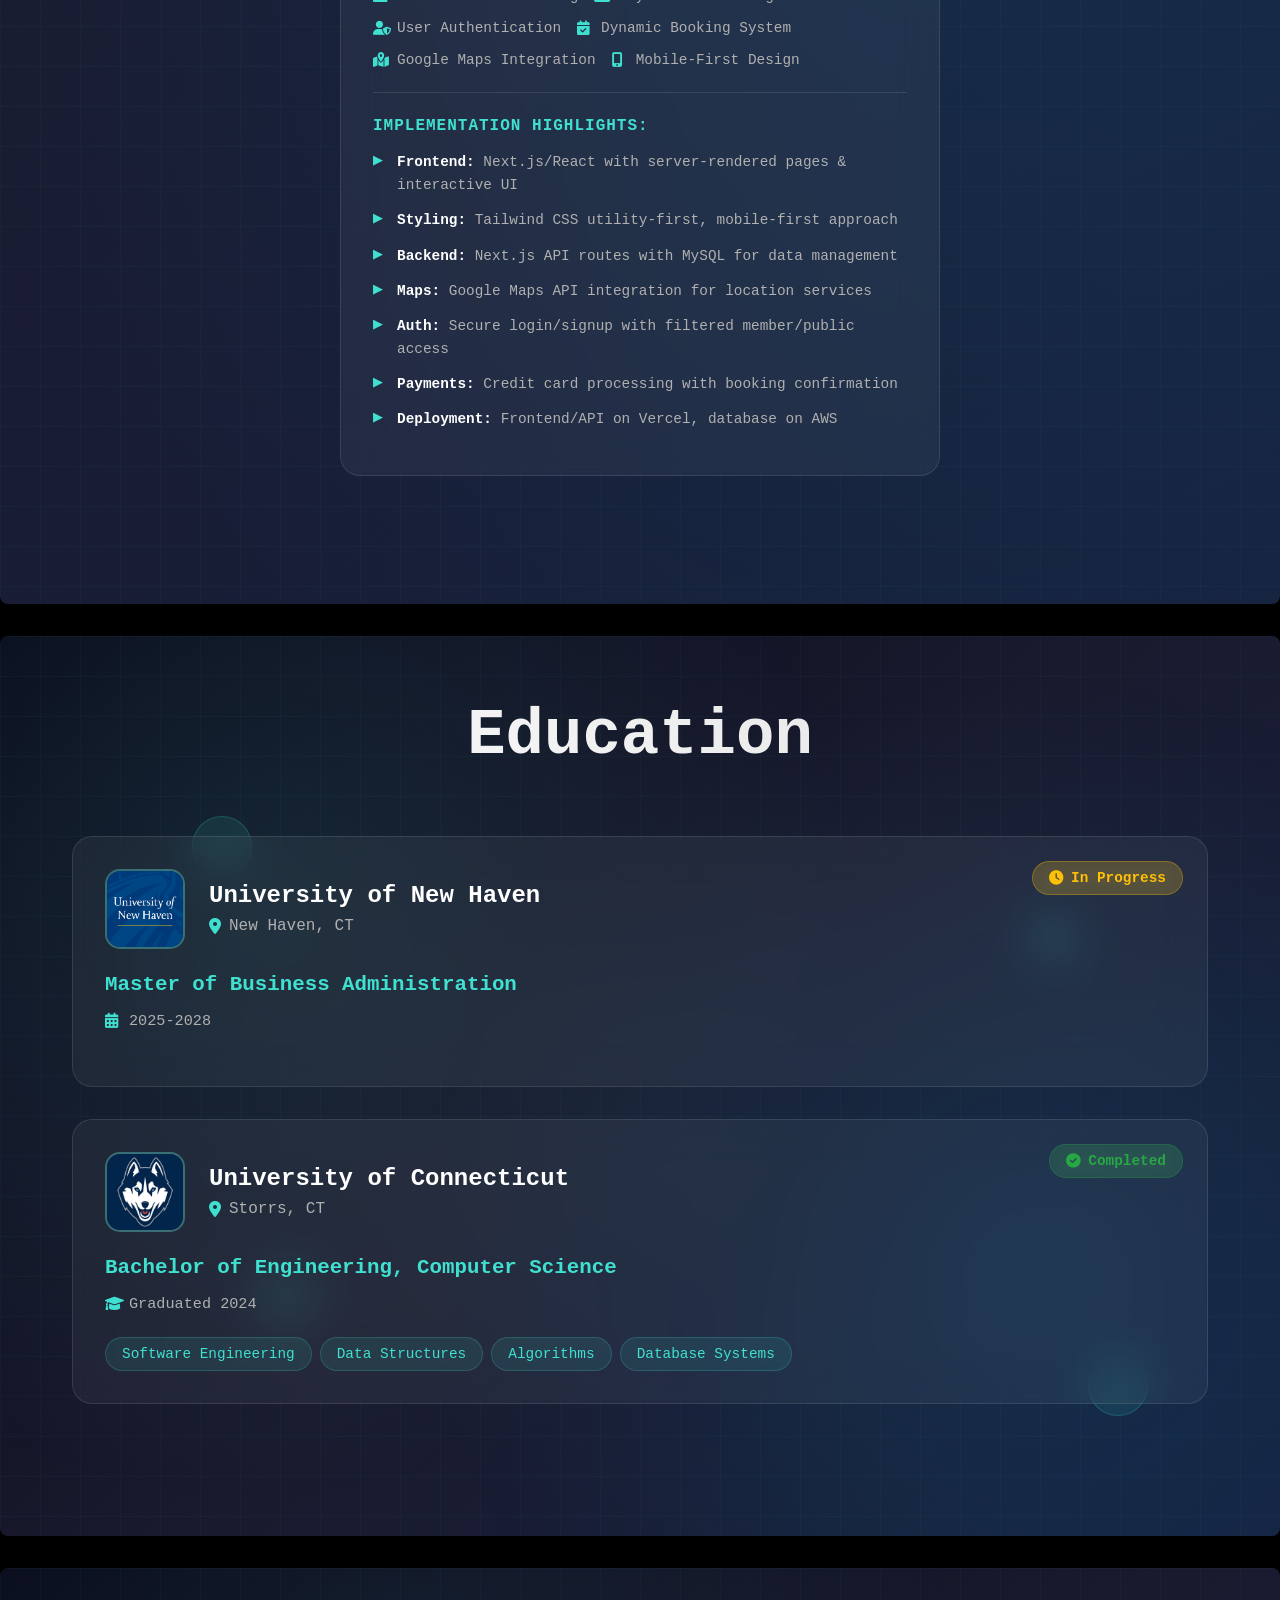
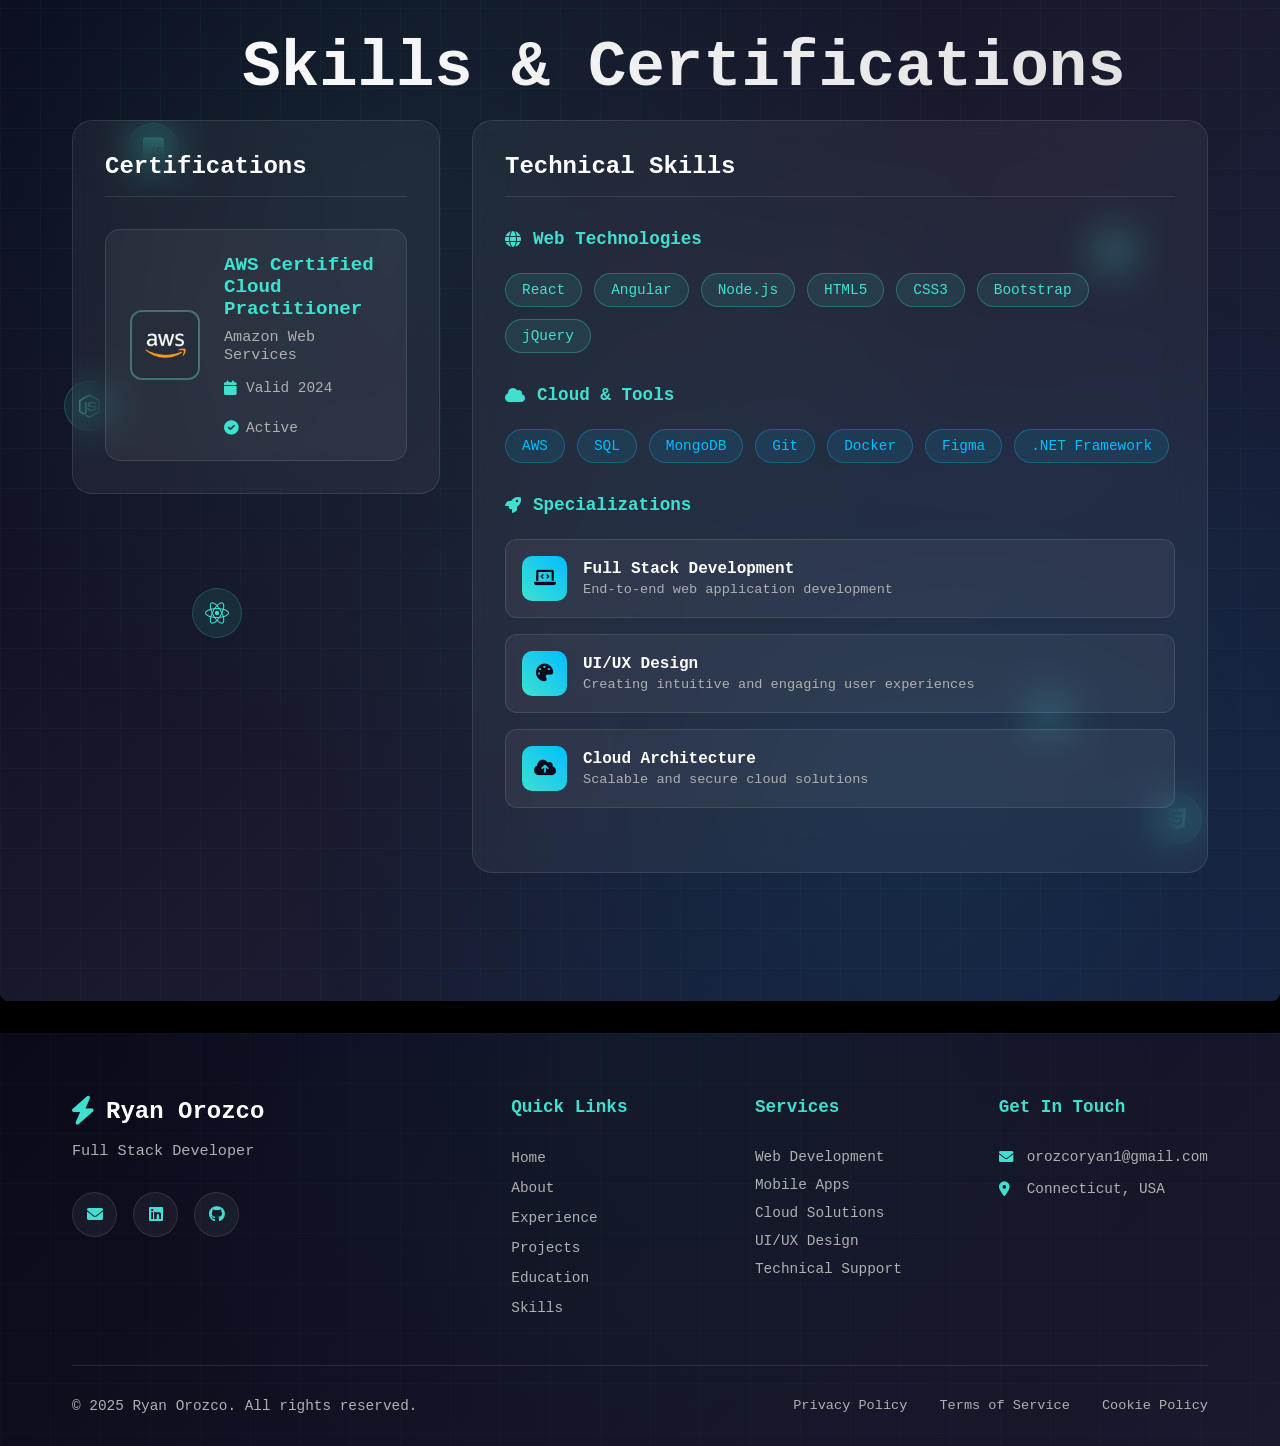
==== commit 5b1882b8: "Clean up" ====
--- a/index.html
+++ b/index.html
@@ -167,11 +167,6 @@
                             cloud computing, and digital transformation. Passionate about building 
                             innovative solutions that streamline operations and enhance user experiences.
                         </p>
-                        <div class="tech-highlights">
-                            <span class="tech-tag">Full Stack</span>
-                            <span class="tech-tag">Cloud Computing</span>
-                            <span class="tech-tag">Digital Transformation</span>
-                        </div>
                     </div>
                 </div>
 
@@ -322,11 +317,9 @@
                                 Technologies Used
                             </h5>
                             <div class="tech-tags">
-                                <span class="tech-tag primary">Frontend Development</span>
-                                <span class="tech-tag primary">Backend Development</span>
+                                <span class="tech-tag secondary">Full Stack Development</span>
                                 <span class="tech-tag secondary">SQL Server</span>
                                 <span class="tech-tag secondary">AWS Cloud</span>
-                                <span class="tech-tag secondary">Web Applications</span>
                                 <span class="tech-tag secondary">Manufacturing Systems</span>
                             </div>
                         </div>
@@ -386,21 +379,6 @@
                                 </li>
                             </ul>
                         </div>
-
-                        <div class="tech-stack">
-                            <h5 class="tech-stack-title">
-                                <i class="fas fa-code"></i>
-                                Technologies Used
-                            </h5>
-                            <div class="tech-tags">
-                                <span class="tech-tag primary">.NET Core</span>
-                                <span class="tech-tag primary">SQL Server</span>
-                                <span class="tech-tag secondary">AWS Cloud</span>
-                                <span class="tech-tag secondary">Automation</span>
-                                <span class="tech-tag secondary">Manufacturing Data</span>
-                                <span class="tech-tag secondary">F-35 Systems</span>
-                            </div>
-                        </div>
                     </div>
                 </div>
 
@@ -746,12 +724,6 @@
                                 </span>
                                 
                             </div>
-                        </div>
-                        
-                        <div class="education-skills">
-                            <span class="skill-tag">Strategic Management</span>
-                            <span class="skill-tag">Leadership</span>
-                            <span class="skill-tag">Business Analytics</span>
                         </div>
                     </div>
                 </div>
--- a/Styles/Baseline.css
+++ b/Styles/Baseline.css
@@ -544,9 +544,14 @@
     display: none;
     flex-direction: column;
     cursor: pointer;
-    padding: 0.5rem;
+    padding: 0.75rem;
     border-radius: 8px;
     transition: all 0.3s ease;
+    min-width: 48px;
+    min-height: 48px;
+    justify-content: center;
+    align-items: center;
+    touch-action: manipulation;
 }
 
 .nav-toggle:hover {
@@ -1218,13 +1223,13 @@
 }
 
 .company-logo {
-    width: 60px;
-    height: 60px;
+    width: 80px;
+    height: 50px;
     border-radius: 12px;
-    object-fit: contain;
+    object-fit: cover;
     object-position: center;
     background: rgba(255, 255, 255, 0.1);
-    padding: 8px;
+    padding: 0;
     border: 2px solid rgba(64, 224, 208, 0.3);
     transition: all 0.3s ease;
     max-width: 100%;
@@ -1673,7 +1678,7 @@
     align-items: center;
     justify-content: center;
     border: 2px solid rgba(64, 224, 208, 0.3);
-    padding: 8px;
+    padding: 0;
     transition: all 0.3s ease;
 }
 
@@ -1686,11 +1691,11 @@
 .university-logo img {
     width: 100%;
     height: 100%;
-    object-fit: contain;
+    object-fit: cover;
     object-position: center;
     max-width: 100%;
     max-height: 100%;
-    border-radius: 8px;
+    border-radius: 0;
     background: transparent;
 }
 
@@ -2015,7 +2020,7 @@
     align-items: center;
     justify-content: center;
     border: 2px solid rgba(64, 224, 208, 0.3);
-    padding: 6px;
+    padding: 0;
     transition: all 0.3s ease;
     flex-shrink: 0;
 }
@@ -2029,11 +2034,11 @@
 .cert-logo img {
     width: 100%;
     height: 100%;
-    object-fit: contain;
+    object-fit: cover;
     object-position: center;
     max-width: 100%;
     max-height: 100%;
-    border-radius: 6px;
+    border-radius: 0;
     background: transparent;
 }
 
@@ -2937,40 +2942,48 @@
 
 .preview-content {
     flex: 1;
-    display: flex;
-    flex-direction: column;
-    align-items: center;
-    justify-content: center;
-    gap: 0.5rem;
+    position: relative;
+    overflow: hidden;
 }
 
 .preview-logo {
-    font-size: 2rem;
-    display: flex;
-    align-items: center;
-    justify-content: center;
+    position: relative;
+    width: 100%;
+    height: 100%;
+    overflow: hidden;
 }
 
 .project-logo-image {
-    width: 60px;
-    height: 60px;
-    object-fit: contain;
+    width: 100%;
+    height: 100%;
+    object-fit: cover;
     object-position: center;
-    border-radius: 8px;
-    background: rgba(255, 255, 255, 0.1);
-    padding: 8px;
+    border-radius: 0;
+    background: transparent;
+    padding: 0;
     transition: all 0.3s ease;
+    position: absolute;
+    top: 0;
+    left: 0;
 }
 
 .project-logo-image:hover {
-    transform: scale(1.05);
-    background: rgba(255, 255, 255, 0.15);
+    transform: scale(1.02);
+    filter: brightness(1.1);
 }
 
 .preview-text {
+    position: absolute;
+    bottom: 0;
+    left: 0;
+    right: 0;
+    background: linear-gradient(transparent, rgba(0, 0, 0, 0.8));
+    color: #fff;
+    text-align: center;
+    padding: 1rem 0.5rem 0.5rem;
     font-size: 0.9rem;
-    color: #b0b0b0;
-    text-align: center;
+    font-weight: 600;
+    z-index: 2;
 }
 
 /* Project Overlay */
@@ -3464,6 +3477,53 @@
 }
 
 /* ===== RESPONSIVE DESIGN ===== */
+
+/* Desktop - Show floating elements */
+@media (min-width: 1025px) {
+    .floating-particles,
+    .floating-elements,
+    .floating-code,
+    .floating-icons,
+    .code-particles,
+    .tech-particles {
+        display: block;
+    }
+}
+
+/* Tablet Landscape */
+@media (max-width: 1024px) and (min-width: 769px) {
+    .hero-content {
+        padding: 0 2rem;
+    }
+    
+    .about-content-grid {
+        grid-template-columns: 1fr;
+        gap: 2.5rem;
+        max-width: 800px;
+    }
+    
+    .projects-grid {
+        grid-template-columns: 1fr;
+        gap: 2.5rem;
+        max-width: 700px;
+    }
+    
+    .experience-timeline {
+        max-width: 800px;
+    }
+    
+    .skills-content {
+        grid-template-columns: 1fr;
+        gap: 2.5rem;
+    }
+    
+    .footer-content {
+        grid-template-columns: 2fr 1fr 1fr;
+        gap: 2.5rem;
+    }
+}
+
+/* Tablet Portrait and Small Desktop */
 @media (max-width: 1024px) {
     .about-content-grid {
         grid-template-columns: 1fr;
@@ -3506,8 +3566,19 @@
 
 @media (max-width: 768px) {
     .hero-content {
-        padding: 0 1rem;
-        gap: 2rem;
+        padding: 0 1.5rem;
+        gap: 2.5rem;
+    }
+    
+    .hero-name {
+        font-size: clamp(2.8rem, 8vw, 4.5rem);
+        line-height: 1.1;
+        margin-bottom: 1rem;
+    }
+    
+    .hero-title {
+        font-size: clamp(1.3rem, 4vw, 2rem);
+        margin-bottom: 1.5rem;
     }
     
     .hero-actions {
@@ -3517,8 +3588,12 @@
     
     .cta-button {
         width: 100%;
-        max-width: 300px;
+        max-width: 320px;
         justify-content: center;
+        min-height: 56px;
+        font-size: 1.1rem;
+        padding: 1.25rem 2rem;
+        touch-action: manipulation;
     }
     
     .tech-stack-preview {
@@ -3537,7 +3612,12 @@
         font-size: 0.8rem;
     }
     
-    .floating-particles {
+    .floating-particles,
+    .floating-elements,
+    .floating-code,
+    .floating-icons,
+    .code-particles,
+    .tech-particles {
         display: none;
     }
     
@@ -3562,7 +3642,11 @@
     }
     
     .education-container {
-        padding: 0 1rem;
+        padding: 0 1.5rem;
+    }
+    
+    .education-timeline {
+        gap: 2rem;
     }
     
     .education-header {
@@ -3593,11 +3677,11 @@
     .university-logo {
         width: 60px;
         height: 60px;
-        padding: 6px;
+        padding: 0;
     }
     
     .university-logo img {
-        object-fit: contain;
+        object-fit: cover;
         object-position: center;
     }
     
@@ -3605,11 +3689,11 @@
     .cert-logo {
         width: 55px;
         height: 55px;
-        padding: 4px;
+        padding: 0;
     }
     
     .cert-logo img {
-        object-fit: contain;
+        object-fit: cover;
         object-position: center;
     }
     
@@ -3643,7 +3727,11 @@
     }
     
     .skills-container {
-        padding: 0 1rem;
+        padding: 0 1.5rem;
+    }
+    
+    .skills-content {
+        gap: 2rem;
     }
     
     .skills-content {
@@ -3700,6 +3788,14 @@
         font-size: 1.5rem;
     }
     
+    /* Status Badge Mobile */
+    .status-badge {
+        padding: 0.3rem 0.6rem;
+        font-size: 0.75rem;
+        gap: 0.3rem;
+        border-radius: 15px;
+    }
+    
     /* Contact Mobile */
     .modern-contact-section {
         padding: 2rem 0;
@@ -3764,8 +3860,14 @@
     
     .footer-content {
         grid-template-columns: 1fr;
-        gap: 2rem;
+        gap: 2.5rem;
         margin-bottom: 2rem;
+    }
+    
+    .social-link {
+        min-width: 48px;
+        min-height: 48px;
+        touch-action: manipulation;
     }
     
     .footer-social {
@@ -3817,13 +3919,16 @@
     }
     
     .nav-link {
-        width: 80%;
+        width: 85%;
         justify-content: center;
-        padding: 1rem;
+        padding: 1.25rem 1rem;
         border-radius: 15px;
         margin: 0 auto;
         opacity: 0;
         animation: fadeInUp 0.4s ease-out forwards;
+        min-height: 48px;
+        font-size: 1.1rem;
+        touch-action: manipulation;
     }
     
     .nav-link:nth-child(1) { animation-delay: 0.1s; }
@@ -3851,7 +3956,7 @@
     }
     
     .about-container {
-        padding: 0 1rem;
+        padding: 0 1.5rem;
     }
     
     .about-header {
@@ -3869,7 +3974,8 @@
     .about-content-grid {
         grid-template-columns: 1fr;
         grid-template-rows: auto;
-        gap: 1.5rem;
+        gap: 2rem;
+        padding: 0 1rem;
     }
     
     /* Reset grid positioning for mobile */
@@ -3928,12 +4034,17 @@
     }
     
     .tech-highlights {
-        gap: 0.5rem;
+        gap: 0.75rem;
     }
     
     .tech-tag {
-        font-size: 0.8rem;
-        padding: 0.4rem 0.8rem;
+        font-size: 0.9rem;
+        padding: 0.6rem 1rem;
+        min-height: 40px;
+        display: flex;
+        align-items: center;
+        justify-content: center;
+        touch-action: manipulation;
     }
     
     /* Modern Experience Section Mobile */
@@ -3942,7 +4053,11 @@
     }
     
     .experience-container {
-        padding: 0 1rem;
+        padding: 0 1.5rem;
+    }
+    
+    .experience-timeline {
+        max-width: 100%;
     }
     
     .experience-header {
@@ -4100,7 +4215,7 @@
     }
     
     .about-container {
-        padding: 0 0.5rem;
+        padding: 0 1rem;
     }
     
     .modern-about-section {
@@ -4144,14 +4259,14 @@
     .university-logo {
         width: 50px;
         height: 50px;
-        padding: 4px;
+        padding: 0;
     }
     
     /* Certification Logo Small Mobile */
     .cert-logo {
         width: 45px;
         height: 45px;
-        padding: 3px;
+        padding: 0;
     }
     
     .code-block {
@@ -4165,7 +4280,7 @@
     }
     
     .projects-container {
-        padding: 0 1rem;
+        padding: 0 1.5rem;
     }
     
     .projects-header {
@@ -4174,11 +4289,12 @@
     
     .projects-grid {
         grid-template-columns: 1fr;
-        gap: 1.5rem;
+        gap: 2rem;
         margin-bottom: 2rem;
         max-width: 100%;
         margin-left: auto;
         margin-right: auto;
+        padding: 0 1rem;
     }
     
     .project-card.featured {
@@ -4193,14 +4309,26 @@
         padding: 1.5rem;
     }
     
+    .project-link {
+        min-height: 48px;
+        padding: 1rem 1.5rem;
+        font-size: 1rem;
+        touch-action: manipulation;
+    }
+    
     .project-card {
         min-height: 500px;
     }
     
     .project-logo-image {
-        width: 50px;
-        height: 50px;
-        padding: 6px;
+        width: 100%;
+        height: 100%;
+        padding: 0;
+    }
+    
+    .preview-text {
+        font-size: 0.8rem;
+        padding: 0.75rem 0.5rem 0.5rem;
     }
     
     .project-stats {
@@ -4217,7 +4345,12 @@
         font-size: 2rem;
     }
     
-    .floating-code {
+    .floating-code,
+    .floating-particles,
+    .floating-elements,
+    .floating-icons,
+    .code-particles,
+    .tech-particles {
         display: none;
     }
     
@@ -4236,9 +4369,14 @@
     }
     
     .project-logo-image {
-        width: 45px;
-        height: 45px;
-        padding: 5px;
+        width: 100%;
+        height: 100%;
+        padding: 0;
+    }
+    
+    .preview-text {
+        font-size: 0.75rem;
+        padding: 0.5rem 0.5rem 0.5rem;
     }
 
     /* Modern Experience Section Small Mobile */
@@ -4247,7 +4385,7 @@
     }
     
     .experience-container {
-        padding: 0 0.5rem;
+        padding: 0 1rem;
     }
     
     .experience-item {
@@ -4260,8 +4398,8 @@
     }
     
     .company-logo {
-        width: 40px;
-        height: 40px;
+        width: 70px;
+        height: 50px;
     }
     
     .company-details h3 {
@@ -4297,6 +4435,14 @@
     
     #certifications_and_skills .content-box {
         max-width: 95%;
+    }
+    
+    /* Status Badge Small Mobile */
+    .status-badge {
+        padding: 0.25rem 0.5rem;
+        font-size: 0.7rem;
+        gap: 0.25rem;
+        border-radius: 12px;
     }
 }
 
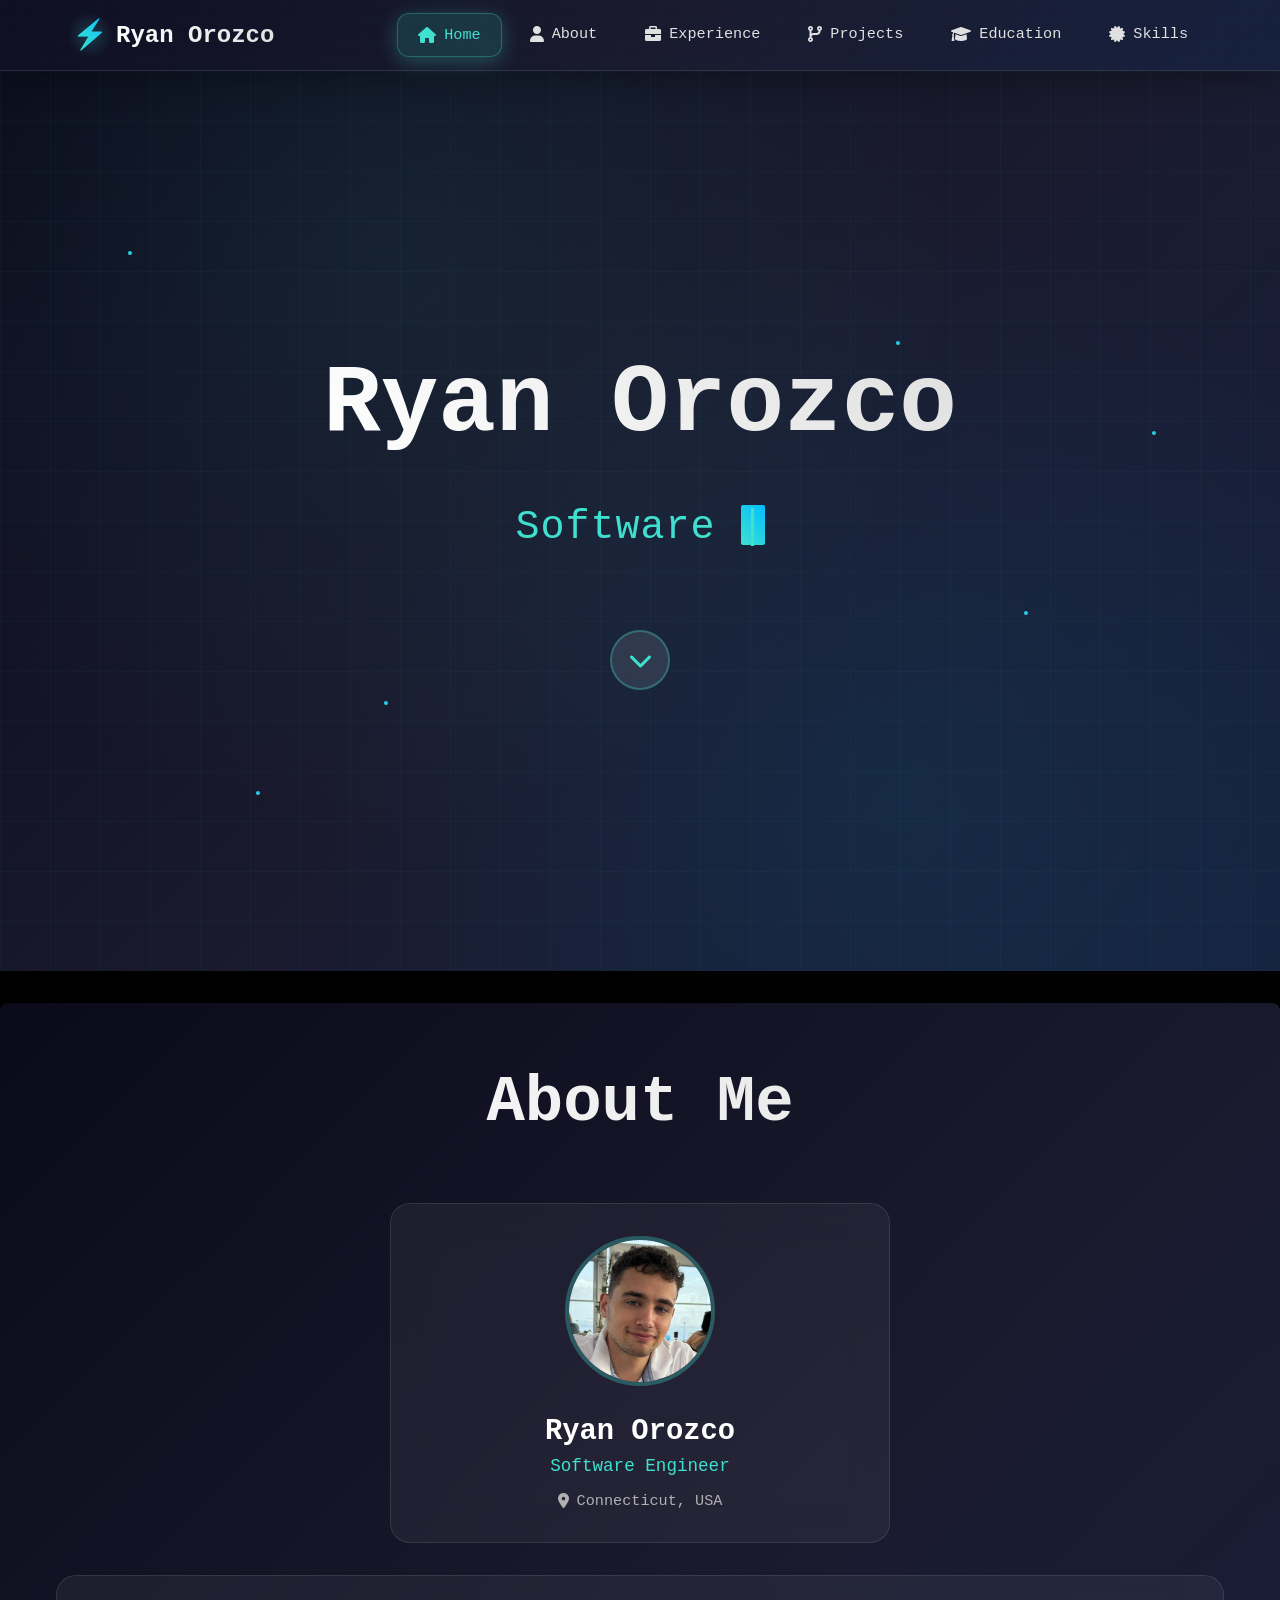
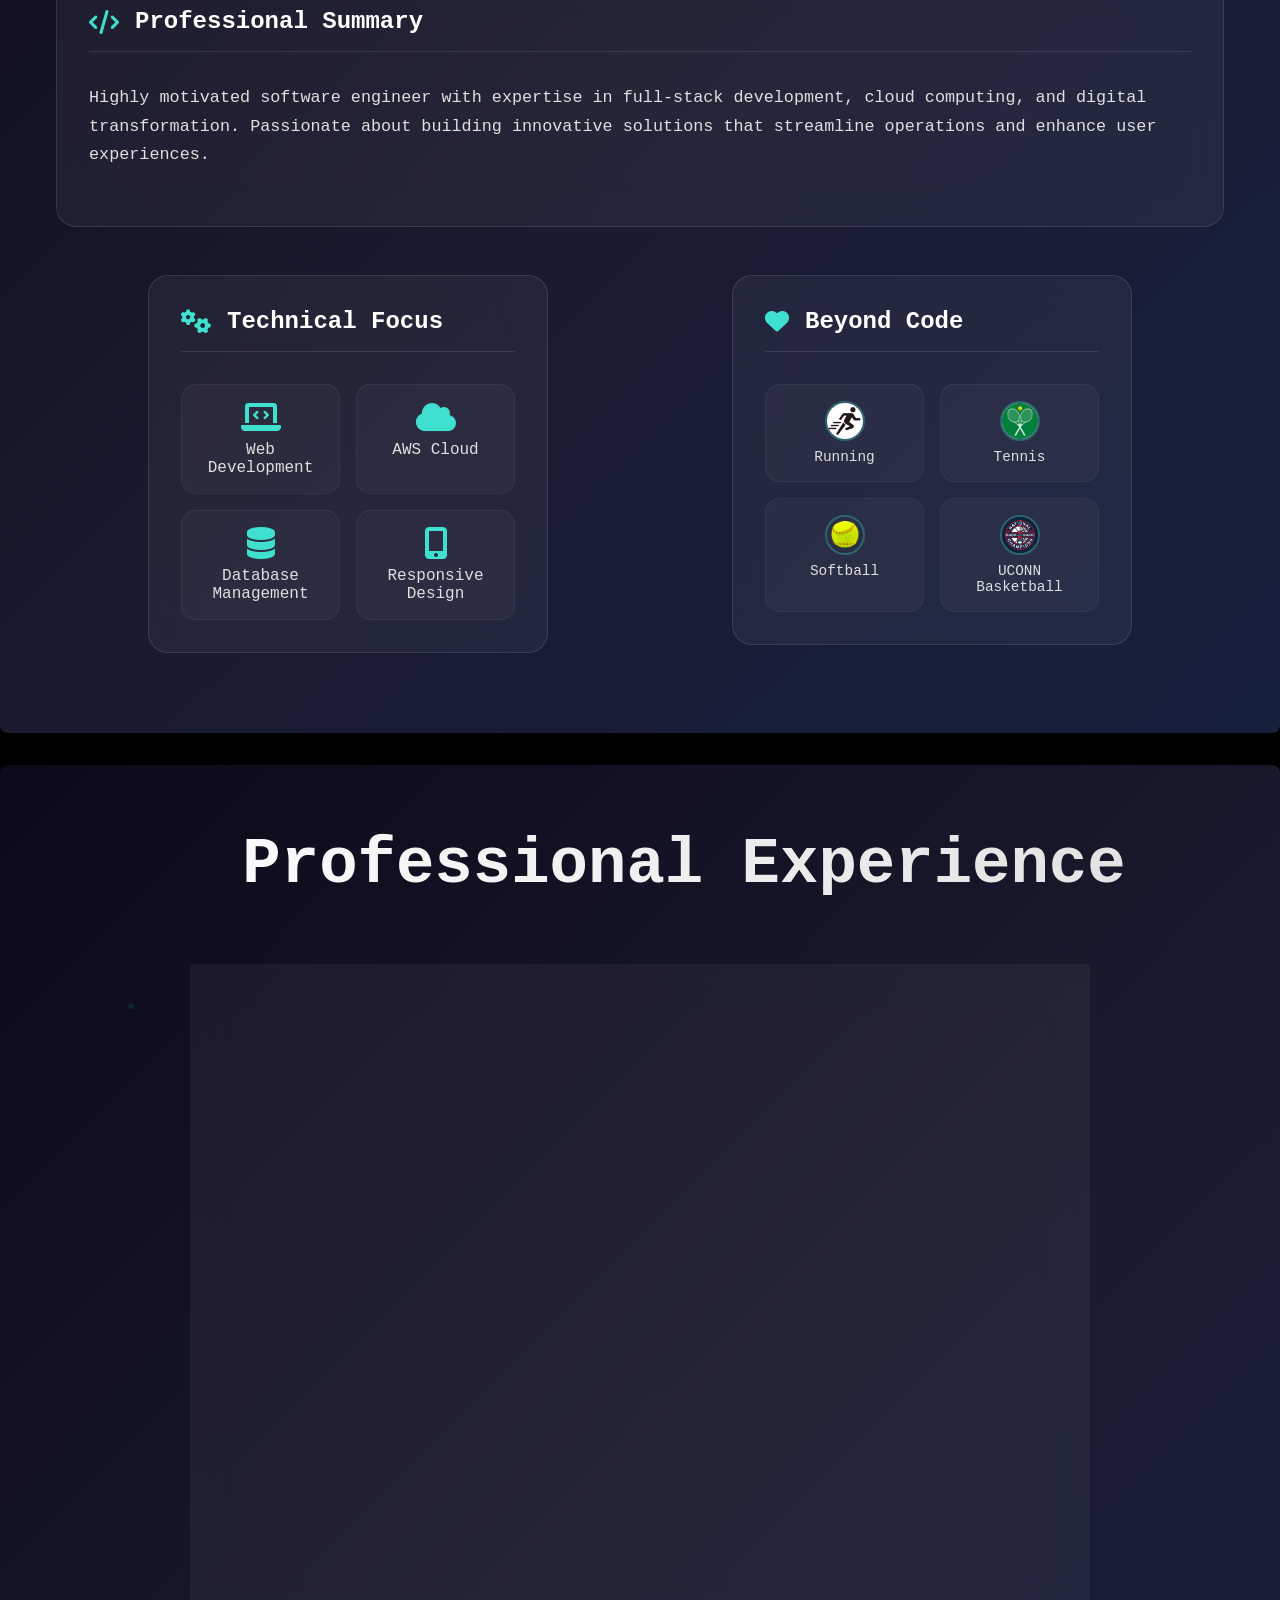
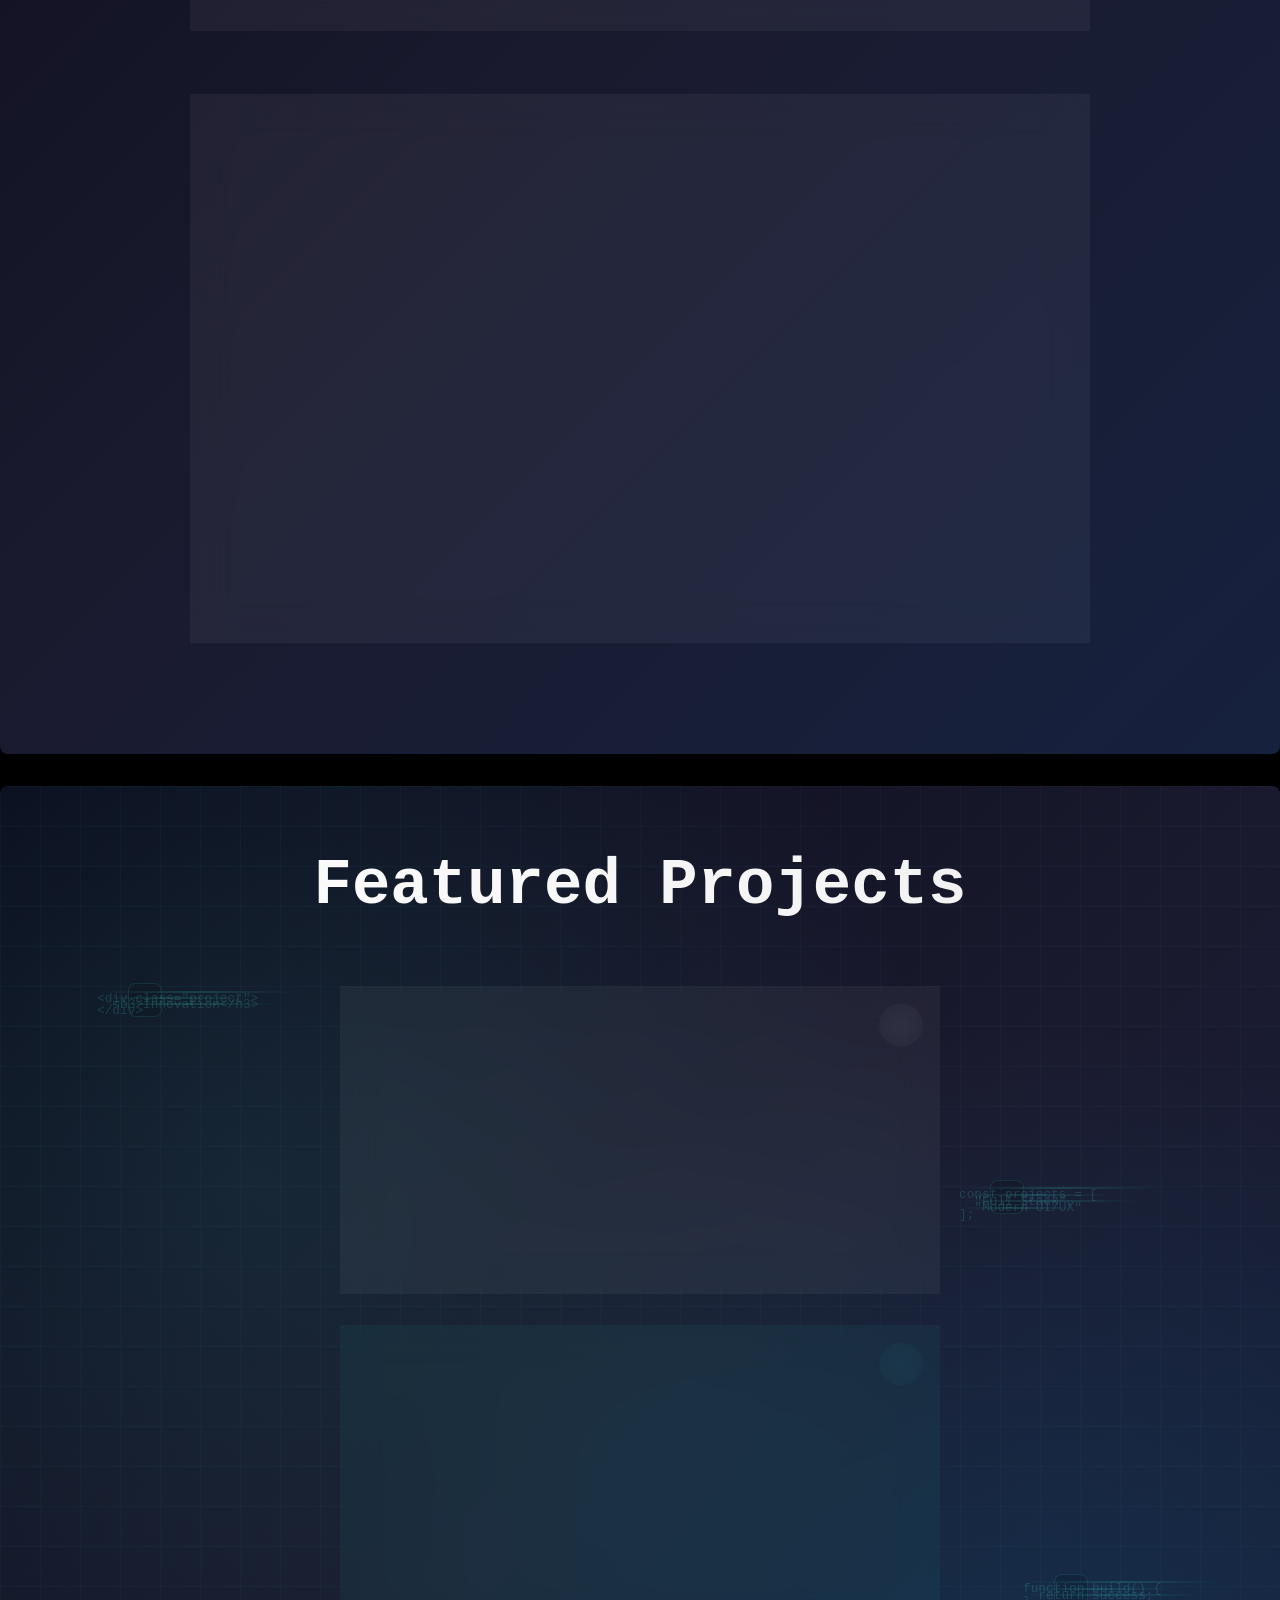
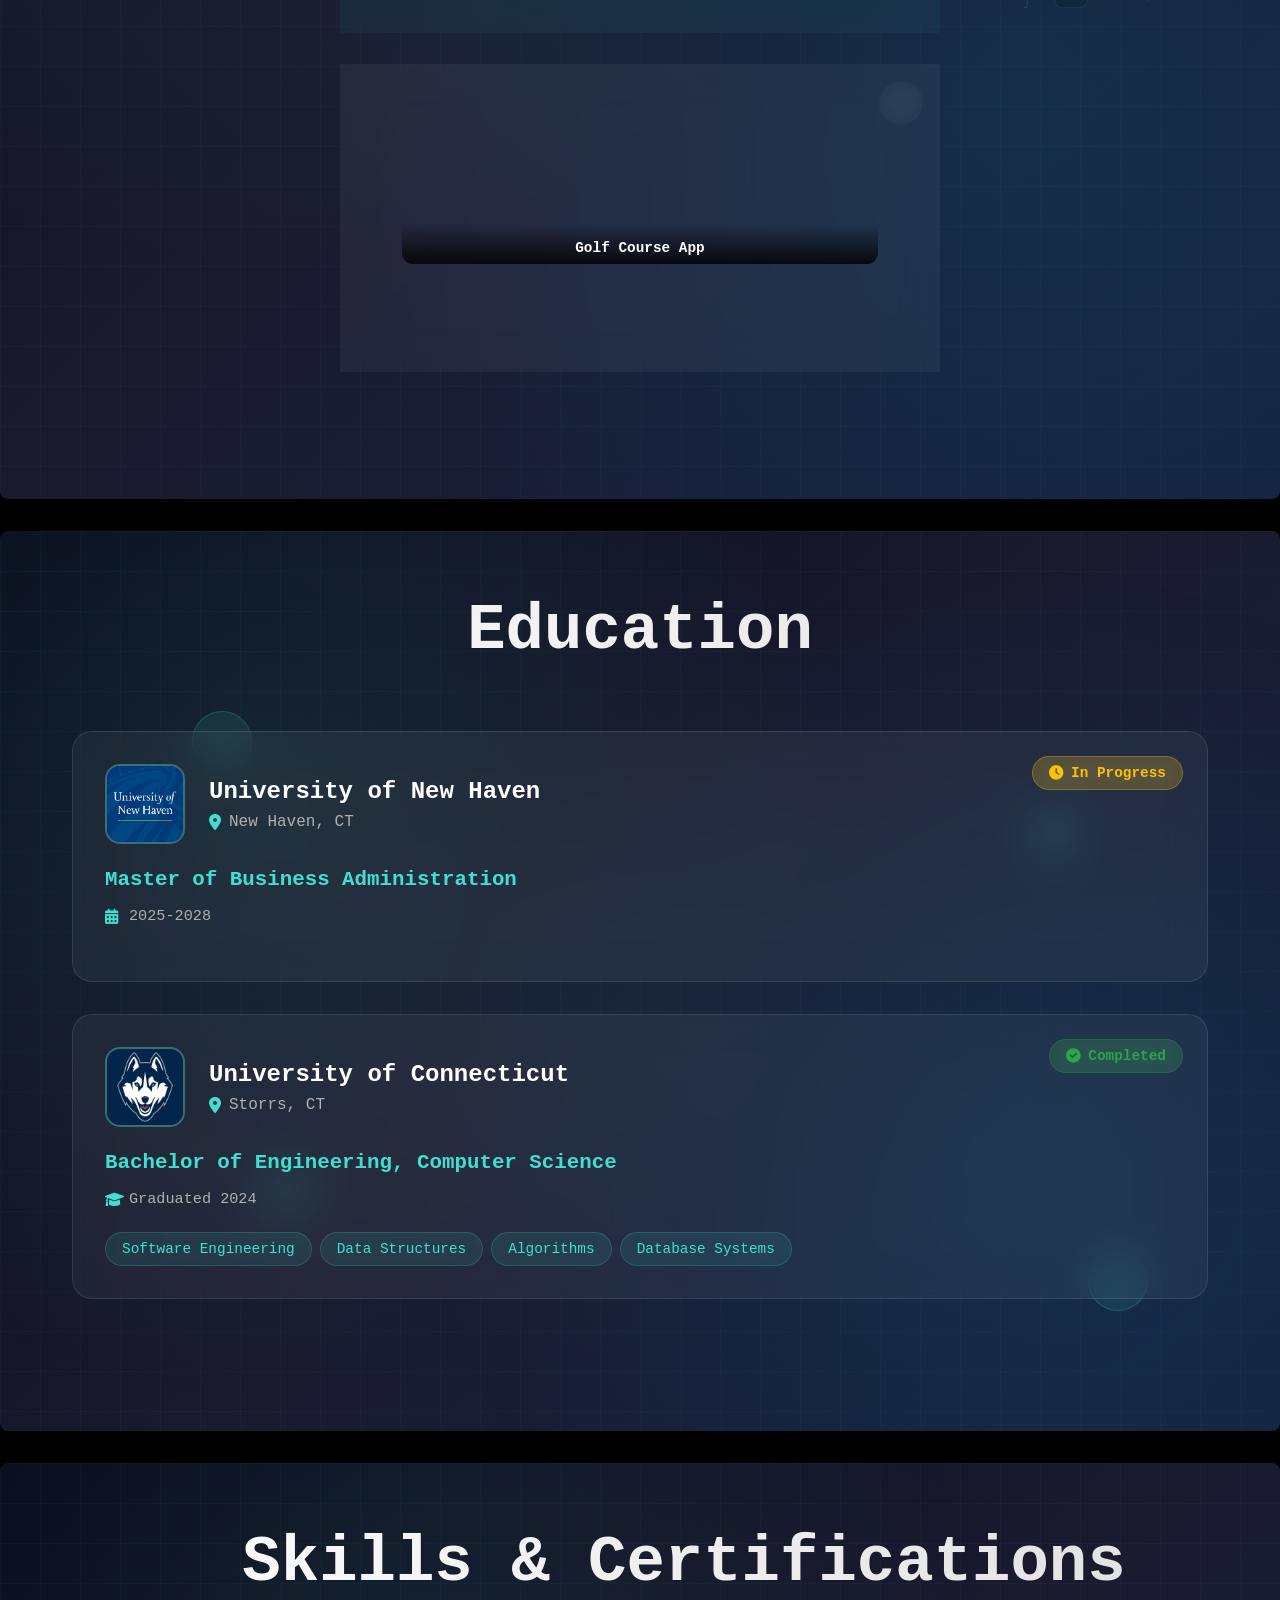
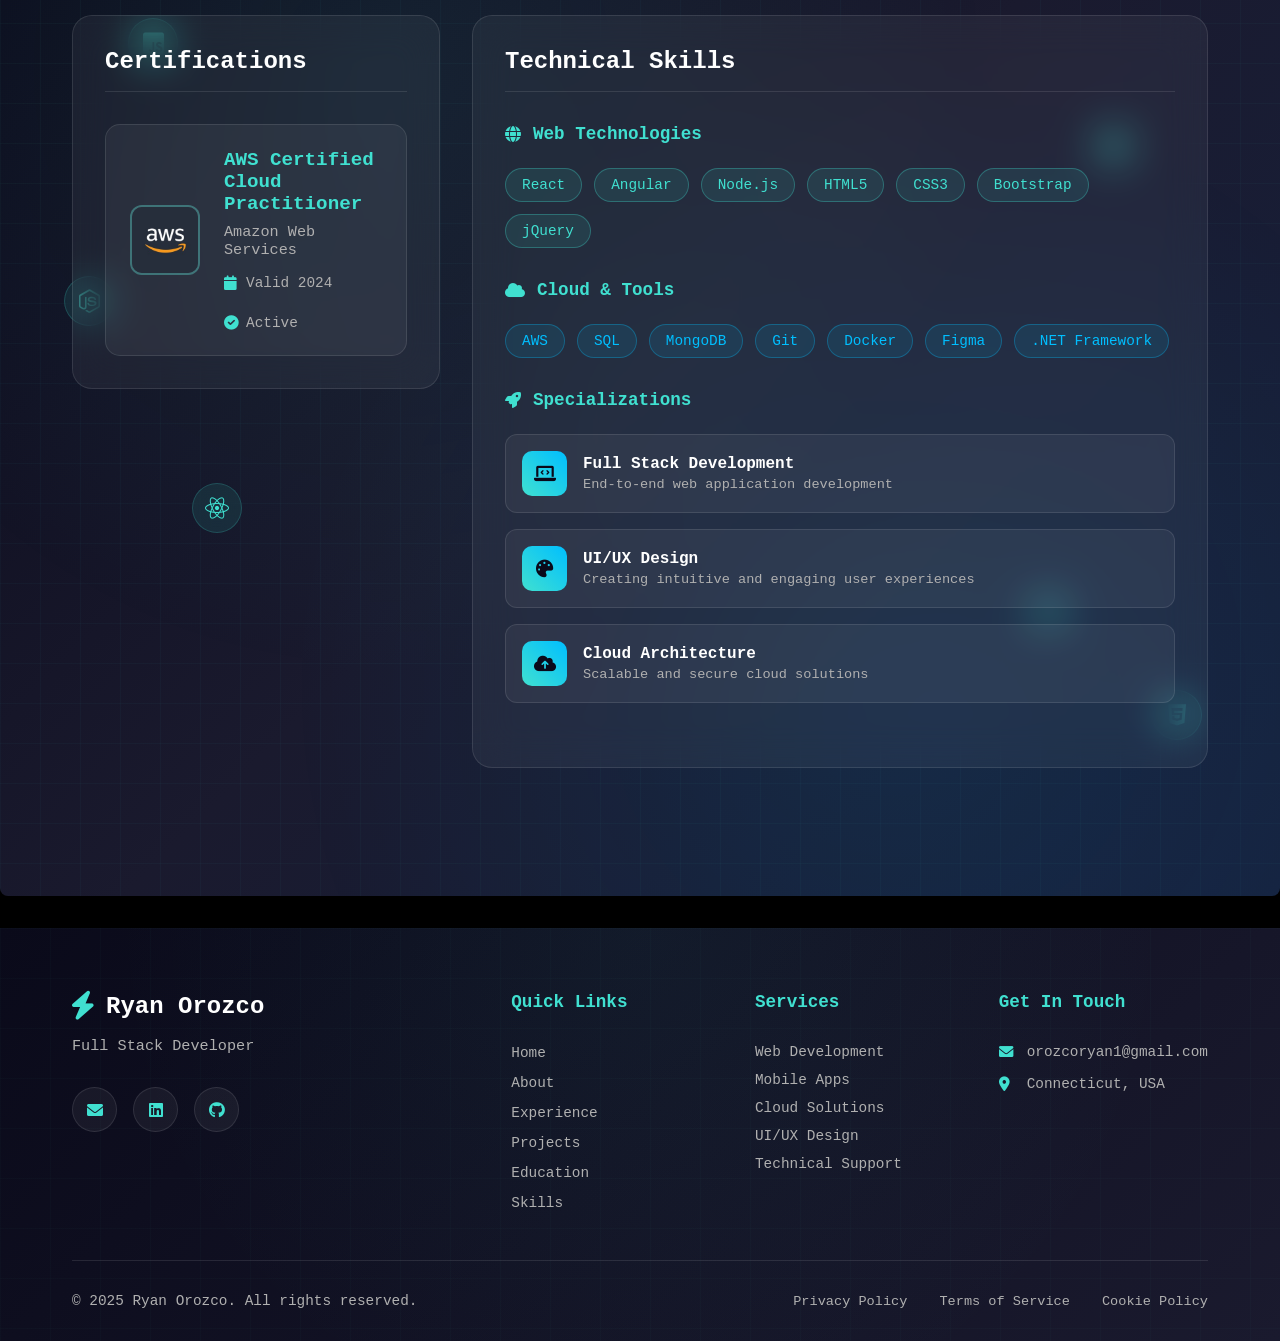
==== commit 336b868a: "Dropdowns" ====
--- a/index.html
+++ b/index.html
@@ -111,6 +111,36 @@
 
     <!-- #region Calling Scripts -->
     <script src="Scripts/cursorScript.js"></script>
+    
+    <!-- Project Dropdown Script -->
+    <script>
+        function toggleProject(projectCard) {
+            const isCollapsed = projectCard.classList.contains('collapsed');
+            const toggleIcon = projectCard.querySelector('.project-toggle i');
+            
+            if (isCollapsed) {
+                // Expand the card
+                projectCard.classList.remove('collapsed');
+                projectCard.classList.add('expanded');
+                toggleIcon.style.transform = 'rotate(180deg)';
+            } else {
+                // Collapse the card
+                projectCard.classList.remove('expanded');
+                projectCard.classList.add('collapsed');
+                toggleIcon.style.transform = 'rotate(0deg)';
+            }
+        }
+        
+        // Initialize all project cards as collapsed
+        document.addEventListener('DOMContentLoaded', function() {
+            const projectCards = document.querySelectorAll('.project-card');
+            projectCards.forEach(card => {
+                if (!card.classList.contains('expanded')) {
+                    card.classList.add('collapsed');
+                }
+            });
+        });
+    </script>
 
     <!-- #endregion -->
 
@@ -427,7 +457,10 @@
 
             <div class="projects-grid">
                  <!-- Creek's Edge Landscape Project -->
-                 <div class="project-card">
+                 <div class="project-card collapsed" onclick="toggleProject(this)">
+                    <div class="project-toggle">
+                        <i class="fas fa-chevron-down"></i>
+                    </div>
                     <div class="project-image-container">
                         <div class="project-image">
                             <div class="project-preview landscape-preview">
@@ -457,8 +490,11 @@
                         </div>
                     </div>
                     
+                    <div class="project-title-section">
+                        <h3>Creek's Edge Landscape</h3>
+                    </div>
+                    
                     <div class="project-content">
-                        <h3 class="project-title">Creek's Edge Landscape</h3>
                         <p class="project-description">
                             A professional landscape architecture website showcasing sustainable 
                             New England landscape design with modern web technologies.
@@ -488,7 +524,10 @@
                 </div>
 
                 <!-- Nail X Lauren Project -->
-                <div class="project-card featured">
+                <div class="project-card featured collapsed" onclick="toggleProject(this)">
+                    <div class="project-toggle">
+                        <i class="fas fa-chevron-down"></i>
+                    </div>
                     <div class="project-image-container">
                         <div class="project-image">
                             <div class="project-preview nails-preview">
@@ -518,8 +557,11 @@
                         </div>
                     </div>
                     
+                    <div class="project-title-section">
+                        <h3>Nail X Lauren</h3>
+                    </div>
+                    
                     <div class="project-content">
-                        <h3 class="project-title">Nail X Lauren</h3>
                         <p class="project-description">
                             Designed and built a responsive booking site for Nail X Lauren, taking the project 
                             from Figma mock-ups to live deployment with real-time form processing and data persistence.
@@ -575,7 +617,10 @@
                 </div>
 
                 <!-- Everest Golf Course Project -->
-                <div class="project-card">
+                <div class="project-card collapsed" onclick="toggleProject(this)">
+                    <div class="project-toggle">
+                        <i class="fas fa-chevron-down"></i>
+                    </div>
                     <div class="project-image-container">
                         <div class="project-image">
                             <div class="project-preview golf-preview">
@@ -605,8 +650,11 @@
                         </div>
                     </div>
                     
+                    <div class="project-title-section">
+                        <h3>Everest Golf Course</h3>
+                    </div>
+                    
                     <div class="project-content">
-                        <h3 class="project-title">Everest Golf Course</h3>
                         <p class="project-description">
                             Designed and built a responsive booking web app for Everest Golf Course with 
                             complete user authentication, payment processing, and real-time tee time management.
--- a/Styles/Baseline.css
+++ b/Styles/Baseline.css
@@ -3036,6 +3036,110 @@
     flex-direction: column;
 }
 
+/* ===== PROJECT DROPDOWN SYSTEM ===== */
+
+/* Project Card Base Styles */
+.project-card {
+    cursor: pointer;
+    transition: all 0.4s cubic-bezier(0.4, 0, 0.2, 1);
+    overflow: hidden;
+    position: relative;
+}
+
+/* Toggle Button */
+.project-toggle {
+    position: absolute;
+    top: 1rem;
+    right: 1rem;
+    background: rgba(64, 224, 208, 0.15);
+    backdrop-filter: blur(10px);
+    border: 1px solid rgba(64, 224, 208, 0.3);
+    border-radius: 50%;
+    width: 44px;
+    height: 44px;
+    display: flex;
+    align-items: center;
+    justify-content: center;
+    color: #40e0d0;
+    font-size: 1.3rem;
+    transition: all 0.3s ease;
+    z-index: 20;
+    box-shadow: 0 4px 12px rgba(64, 224, 208, 0.2);
+}
+
+.project-toggle:hover {
+    background: rgba(64, 224, 208, 0.25);
+    transform: scale(1.1);
+    box-shadow: 0 6px 16px rgba(64, 224, 208, 0.3);
+}
+
+.project-toggle i {
+    transition: transform 0.4s cubic-bezier(0.4, 0, 0.2, 1);
+}
+
+/* Collapsed State */
+.project-card.collapsed {
+    height: auto;
+    min-height: auto;
+}
+
+.project-card.collapsed .project-content {
+    max-height: 0;
+    opacity: 0;
+    padding: 0 2rem;
+    margin: 0;
+    overflow: hidden;
+    transition: all 0.4s cubic-bezier(0.4, 0, 0.2, 1);
+}
+
+.project-card.collapsed .project-toggle i {
+    transform: rotate(0deg);
+}
+
+/* Expanded State */
+.project-card.expanded {
+    height: auto;
+    min-height: auto;
+}
+
+.project-card.expanded .project-content {
+    max-height: 2000px;
+    opacity: 1;
+    padding: 2rem;
+    margin: 0;
+    transition: all 0.4s cubic-bezier(0.4, 0, 0.2, 1);
+}
+
+.project-card.expanded .project-toggle i {
+    transform: rotate(180deg);
+}
+
+/* Project Title Section - Always Visible */
+.project-title-section {
+    padding: 1.5rem 2rem 1rem 2rem;
+    border-bottom: 1px solid rgba(255, 255, 255, 0.1);
+    background: rgba(255, 255, 255, 0.02);
+    transition: all 0.3s ease;
+}
+
+.project-title-section h3 {
+    margin: 0;
+    color: white;
+    font-size: 1.4rem;
+    font-weight: 600;
+    text-align: center;
+    transition: all 0.3s ease;
+}
+
+/* Collapsed title styling */
+.project-card.collapsed .project-title-section {
+    padding: 1rem 2rem;
+}
+
+.project-card.collapsed .project-title-section h3 {
+    font-size: 1.2rem;
+}
+
 .project-category {
     color: #40e0d0;
     font-size: 0.9rem;
@@ -4515,4 +4619,85 @@
 #scroll-arrow.visible {
     visibility: visible;
     opacity: 1;
+}
+
+/* ===== RESPONSIVE DROPDOWN STYLES ===== */
+
+/* Tablet Responsive */
+@media (max-width: 1024px) {
+    .project-toggle {
+        width: 40px;
+        height: 40px;
+        font-size: 1.2rem;
+    }
+    
+    .project-title-section {
+        padding: 1.2rem 1.5rem 0.8rem 1.5rem;
+    }
+    
+    .project-title-section h3 {
+        font-size: 1.3rem;
+    }
+    
+    .project-card.collapsed .project-title-section {
+        padding: 0.8rem 1.5rem;
+    }
+    
+    .project-card.collapsed .project-title-section h3 {
+        font-size: 1.1rem;
+    }
+}
+
+/* Mobile Responsive */
+@media (max-width: 768px) {
+    .project-toggle {
+        width: 36px;
+        height: 36px;
+        font-size: 1.1rem;
+        top: 0.8rem;
+        right: 0.8rem;
+    }
+    
+    .project-title-section {
+        padding: 1rem 1.5rem 0.5rem 1.5rem;
+    }
+    
+    .project-title-section h3 {
+        font-size: 1.2rem;
+    }
+    
+    .project-card.collapsed .project-title-section {
+        padding: 0.6rem 1.5rem;
+    }
+    
+    .project-card.collapsed .project-title-section h3 {
+        font-size: 1rem;
+    }
+}
+
+/* Small Mobile Responsive */
+@media (max-width: 480px) {
+    .project-toggle {
+        width: 32px;
+        height: 32px;
+        font-size: 1rem;
+        top: 0.6rem;
+        right: 0.6rem;
+    }
+    
+    .project-title-section {
+        padding: 0.8rem 1rem 0.4rem 1rem;
+    }
+    
+    .project-title-section h3 {
+        font-size: 1.1rem;
+    }
+    
+    .project-card.collapsed .project-title-section {
+        padding: 0.5rem 1rem;
+    }
+    
+    .project-card.collapsed .project-title-section h3 {
+        font-size: 0.95rem;
+    }
 }
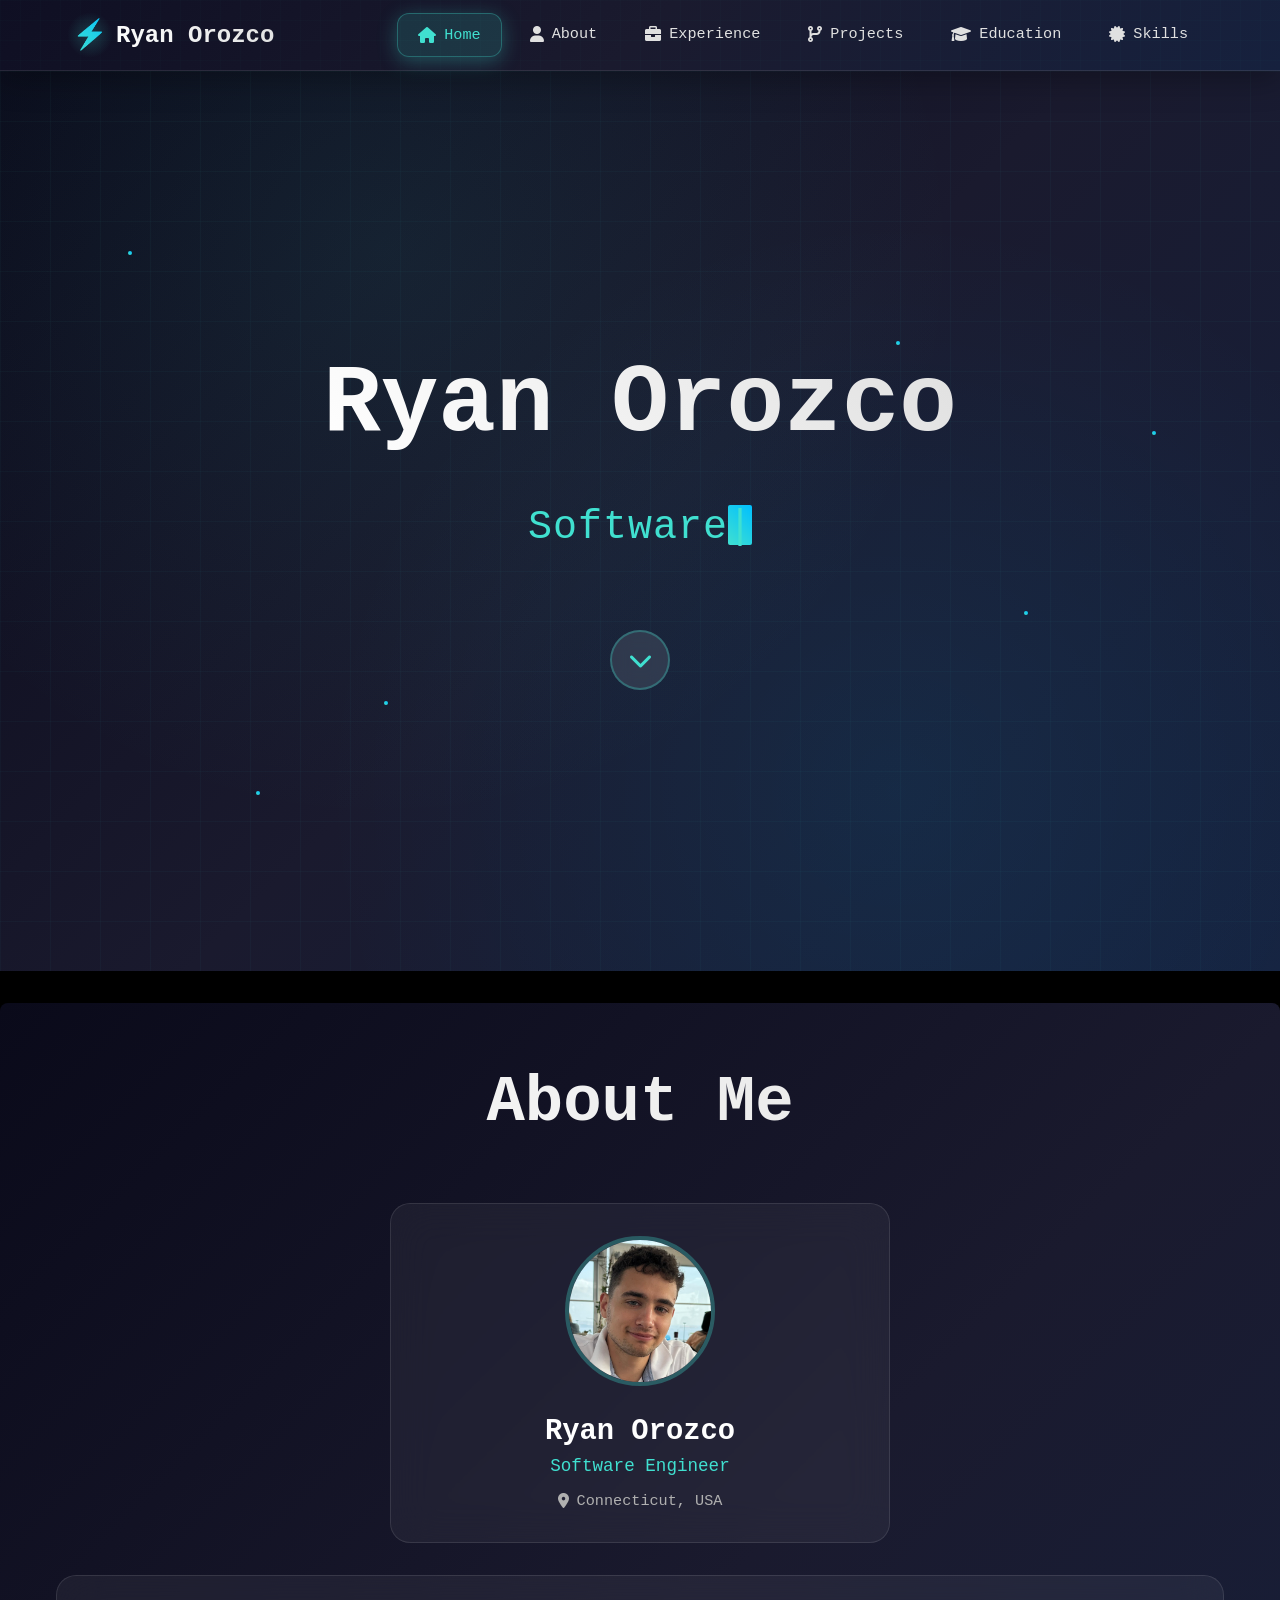
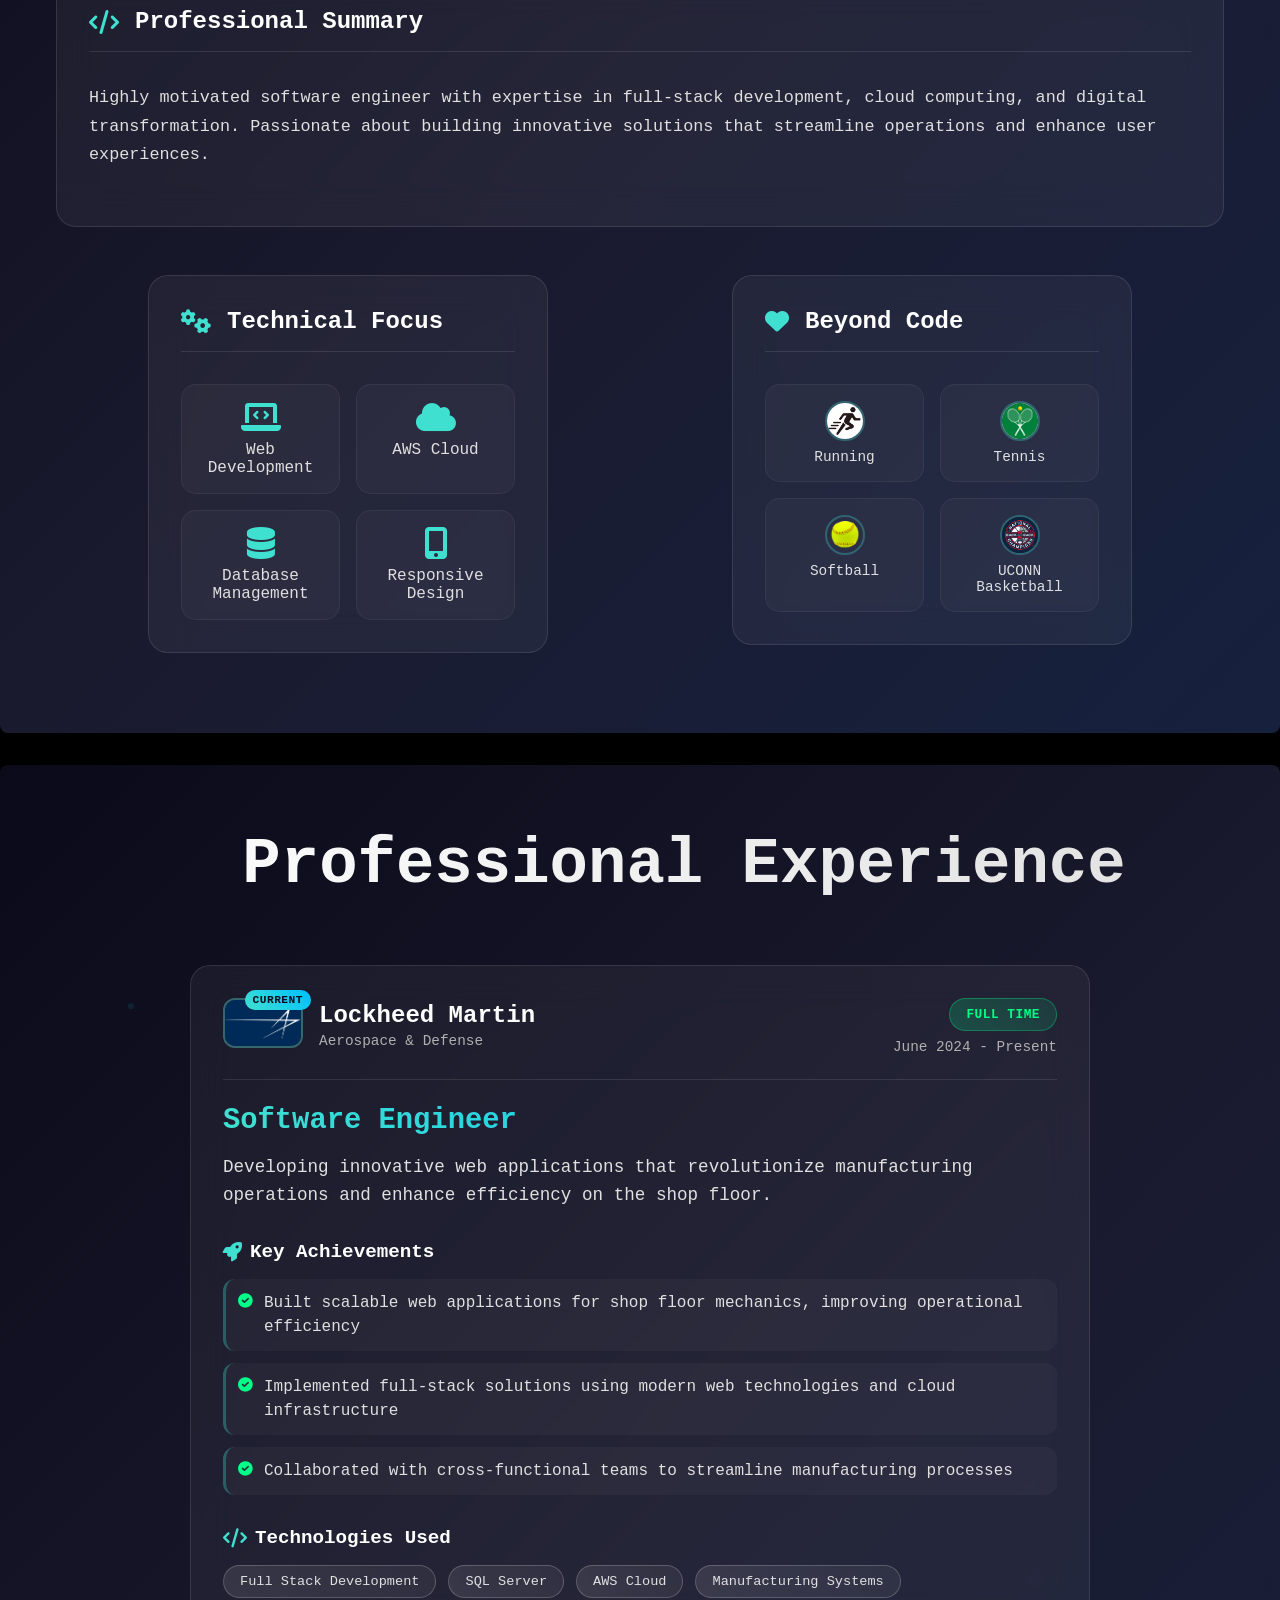
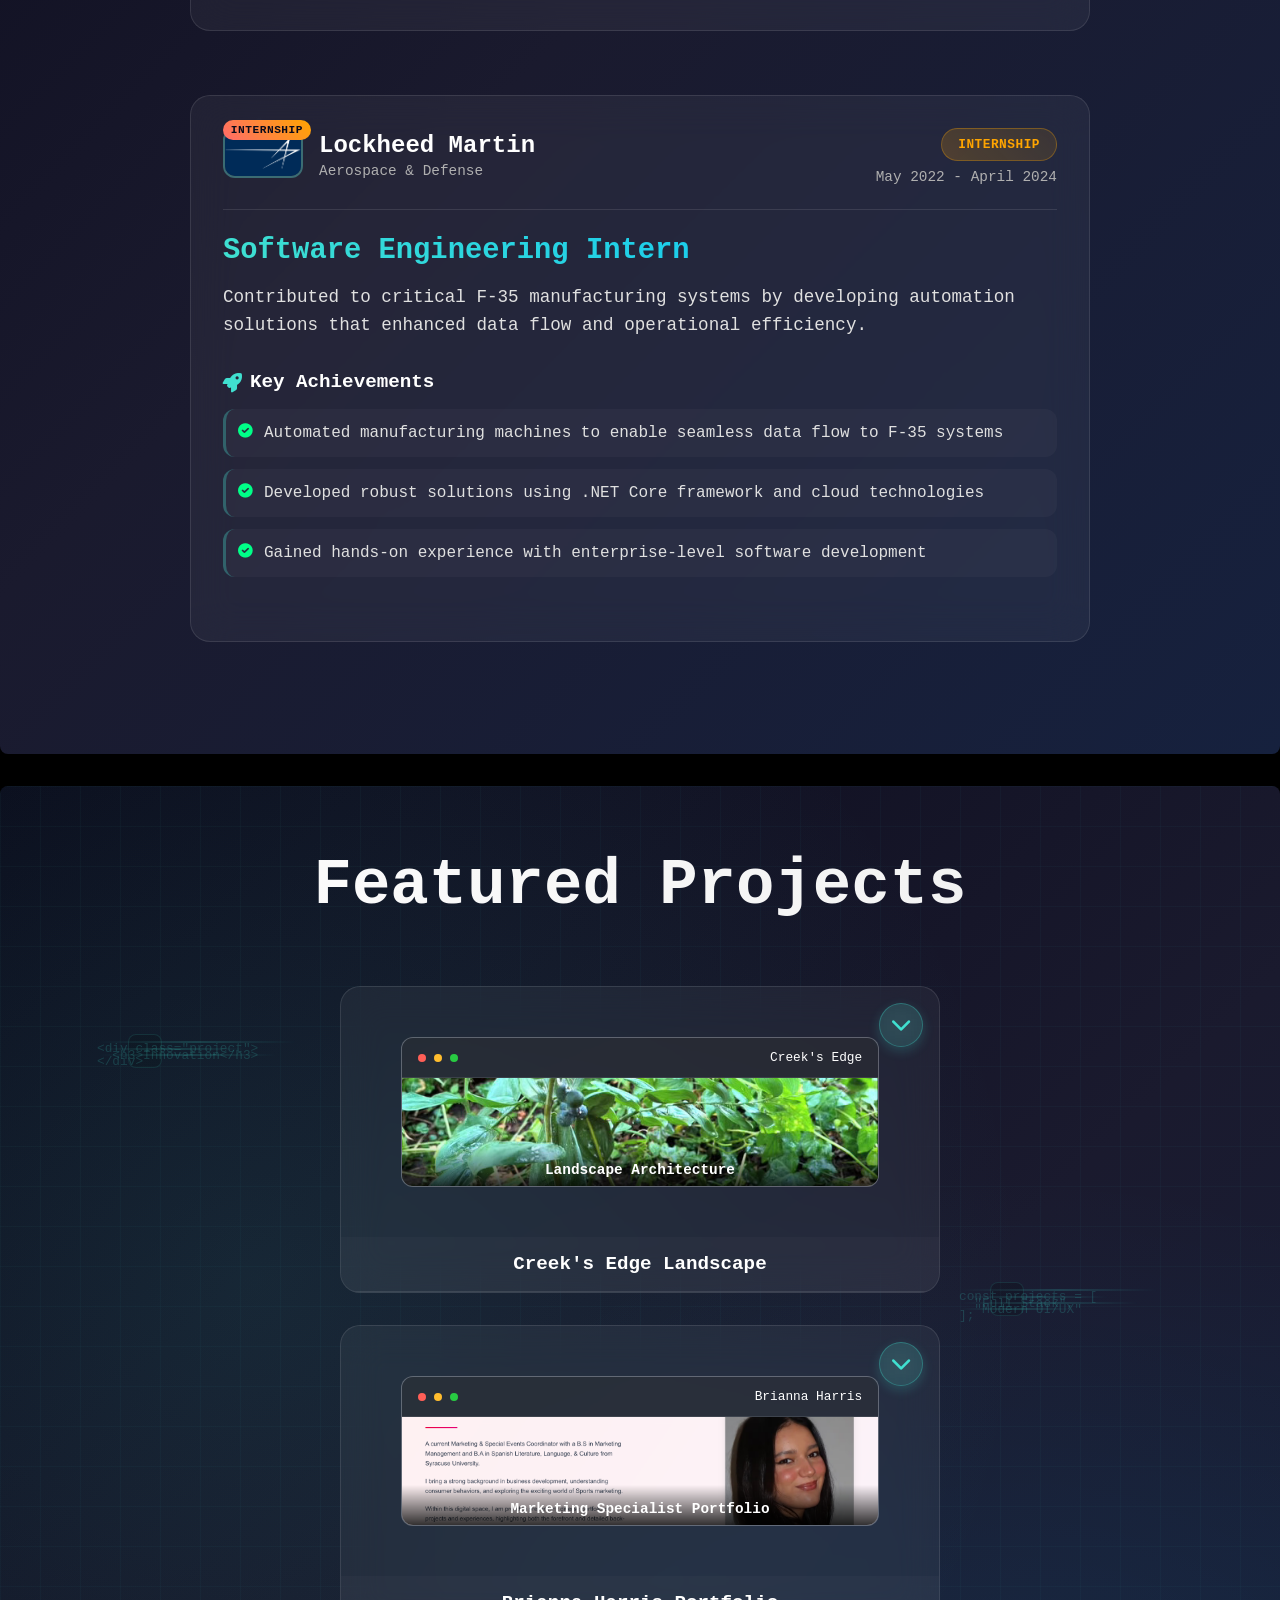
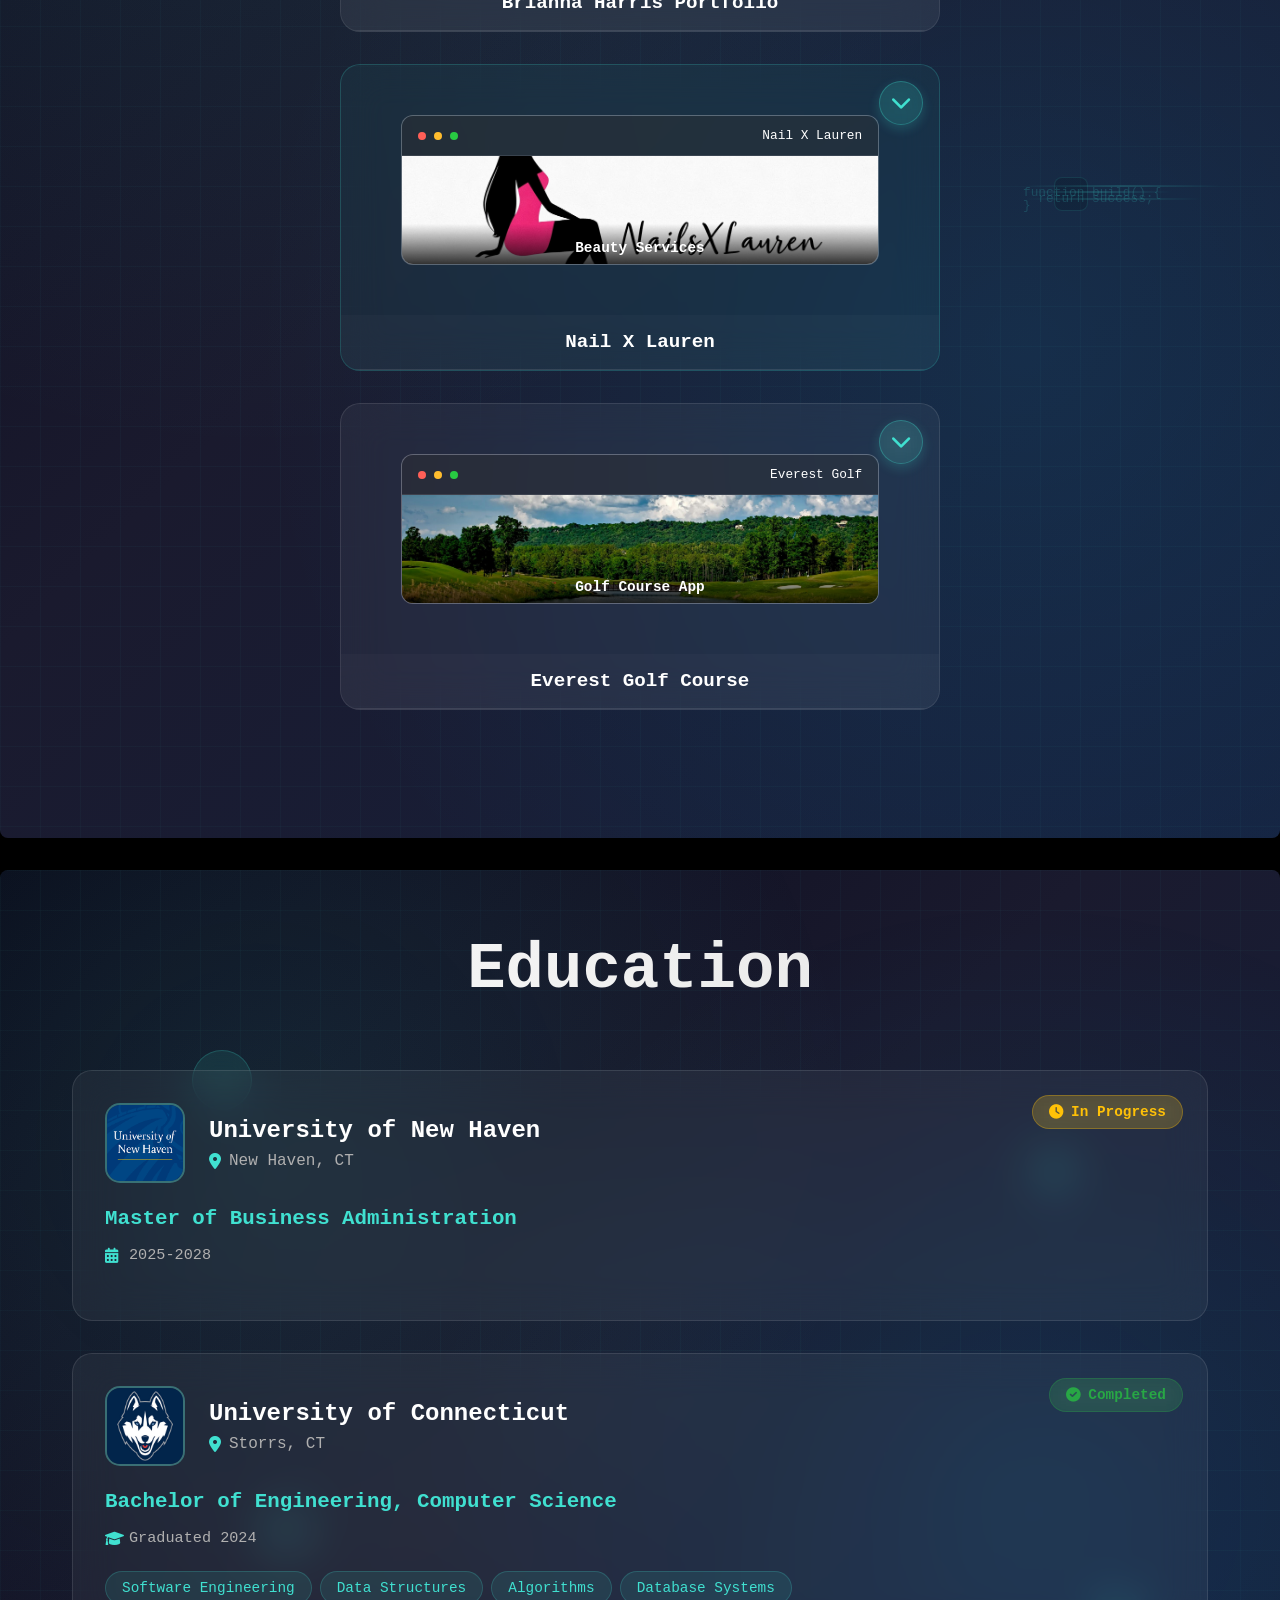
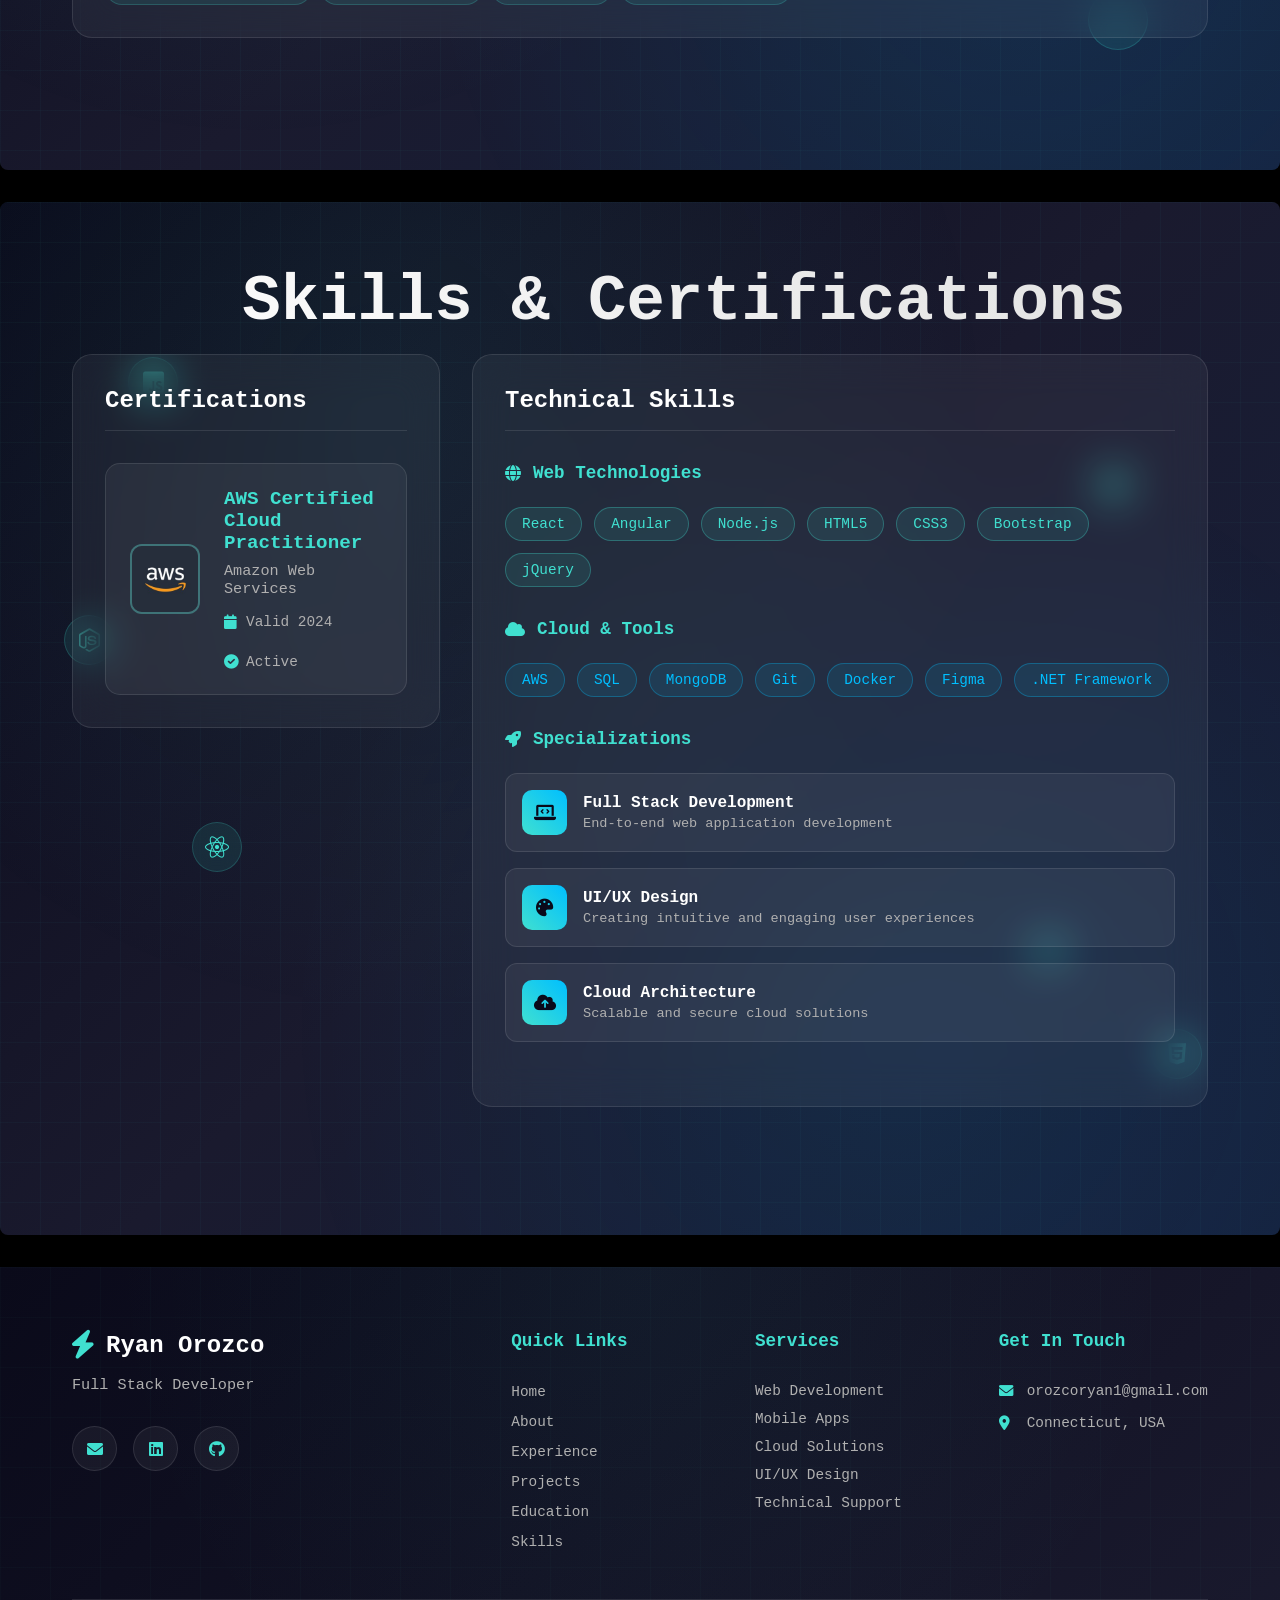
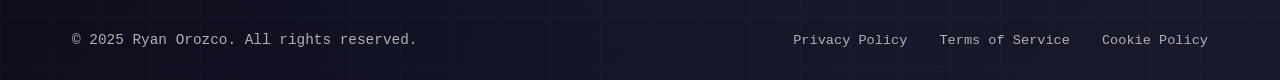
==== commit 40d69aa3: "Added bris section to projects" ====
--- a/index.html
+++ b/index.html
@@ -522,7 +522,74 @@
                         </div>
                     </div>
                 </div>
-
+                
+                <!-- Brianna Harris Portfolio Project -->
+                <div class="project-card collapsed" onclick="toggleProject(this)">
+                    <div class="project-toggle">
+                        <i class="fas fa-chevron-down"></i>
+                    </div>
+                    <div class="project-image-container">
+                        <div class="project-image">
+                            <div class="project-preview">
+                                <div class="preview-header">
+                                    <div class="preview-dots">
+                                        <span></span>
+                                        <span></span>
+                                        <span></span>
+                                    </div>
+                                    <div class="preview-title">Brianna Harris</div>
+                                </div>
+                                <div class="preview-content">
+                                    <div class="preview-logo">
+                                        <img src="Images/briportfolio.png" alt="Brianna Harris Portfolio" class="project-logo-image">
+                                    </div>
+                                    <div class="preview-text">Marketing Specialist Portfolio</div>
+                                </div>
+                            </div>
+                        </div>
+                        <div class="project-overlay">
+                            <div class="project-links">
+                                <a href="https://bri-portfolio-website.vercel.app/" target="_blank" class="project-link">
+                                    <i class="fas fa-external-link-alt"></i>
+                                    <span>Live Site</span>
+                                </a>
+                            </div>
+                        </div>
+                    </div>
+                    
+                    <div class="project-title-section">
+                        <h3>Brianna Harris Portfolio</h3>
+                    </div>
+                    
+                    <div class="project-content">
+                        <p class="project-description">
+                            Personal portfolio for a marketing specialist, showcasing projects, experience, and skills with a modern, responsive UI.
+                        </p>
+                        
+                        <div class="project-tech">
+                            <span class="tech-tag">Next.js</span>
+                            <span class="tech-tag">React</span>
+                            <span class="tech-tag">API</span>
+                            <span class="tech-tag">Vercel</span>
+                        </div>
+                        
+                        <div class="project-features">
+                            <div class="feature-item">
+                                <i class="fas fa-mobile-alt"></i>
+                                <span>Responsive UI</span>
+                            </div>
+                            <div class="feature-item">
+                                <i class="fas fa-database"></i>
+                                <span>API Integration</span>
+                            </div>
+                            <div class="feature-item">
+                                <i class="fas fa-user"></i>
+                                <span>Personal Branding</span>
+                            </div>
+                        </div>
+                    </div>
+                </div>
+                
                 <!-- Nail X Lauren Project -->
                 <div class="project-card featured collapsed" onclick="toggleProject(this)">
                     <div class="project-toggle">
@@ -713,6 +780,7 @@
                 </div>
 
                
+
             </div>
     </section>
 
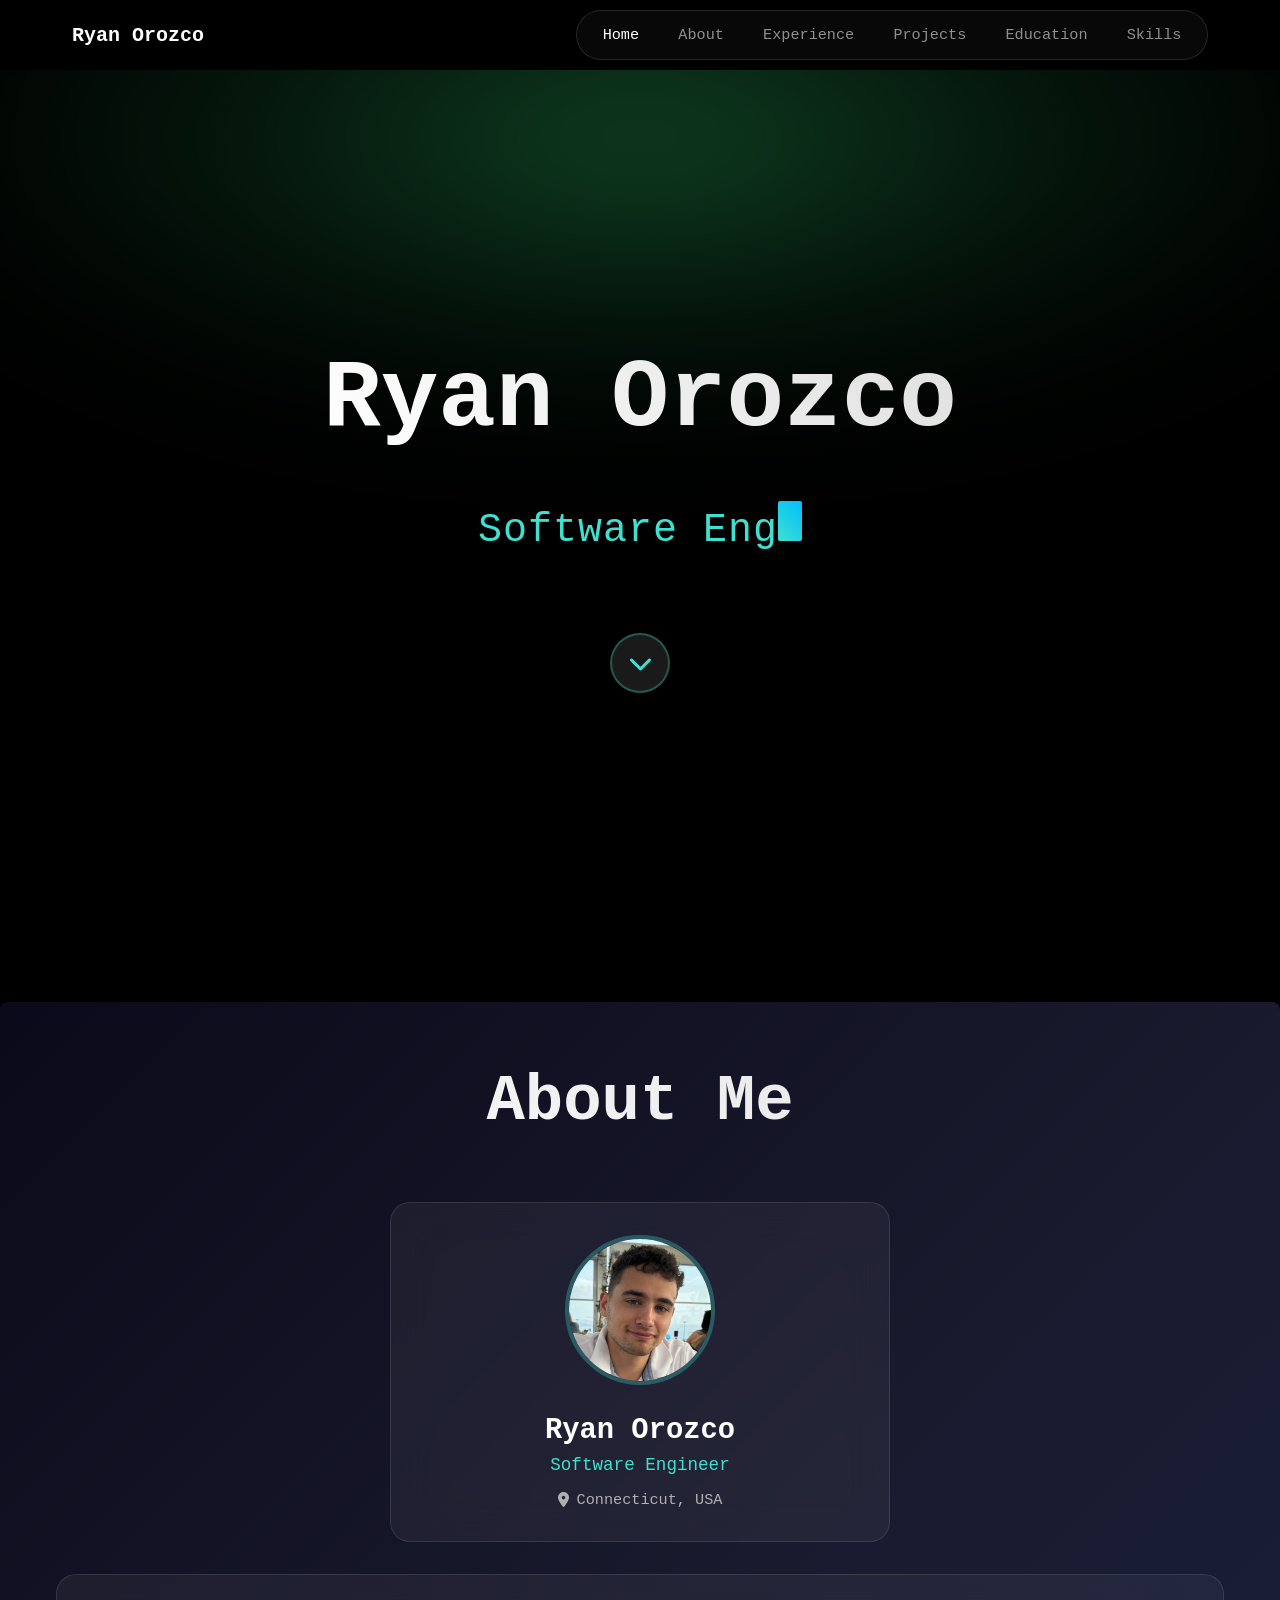
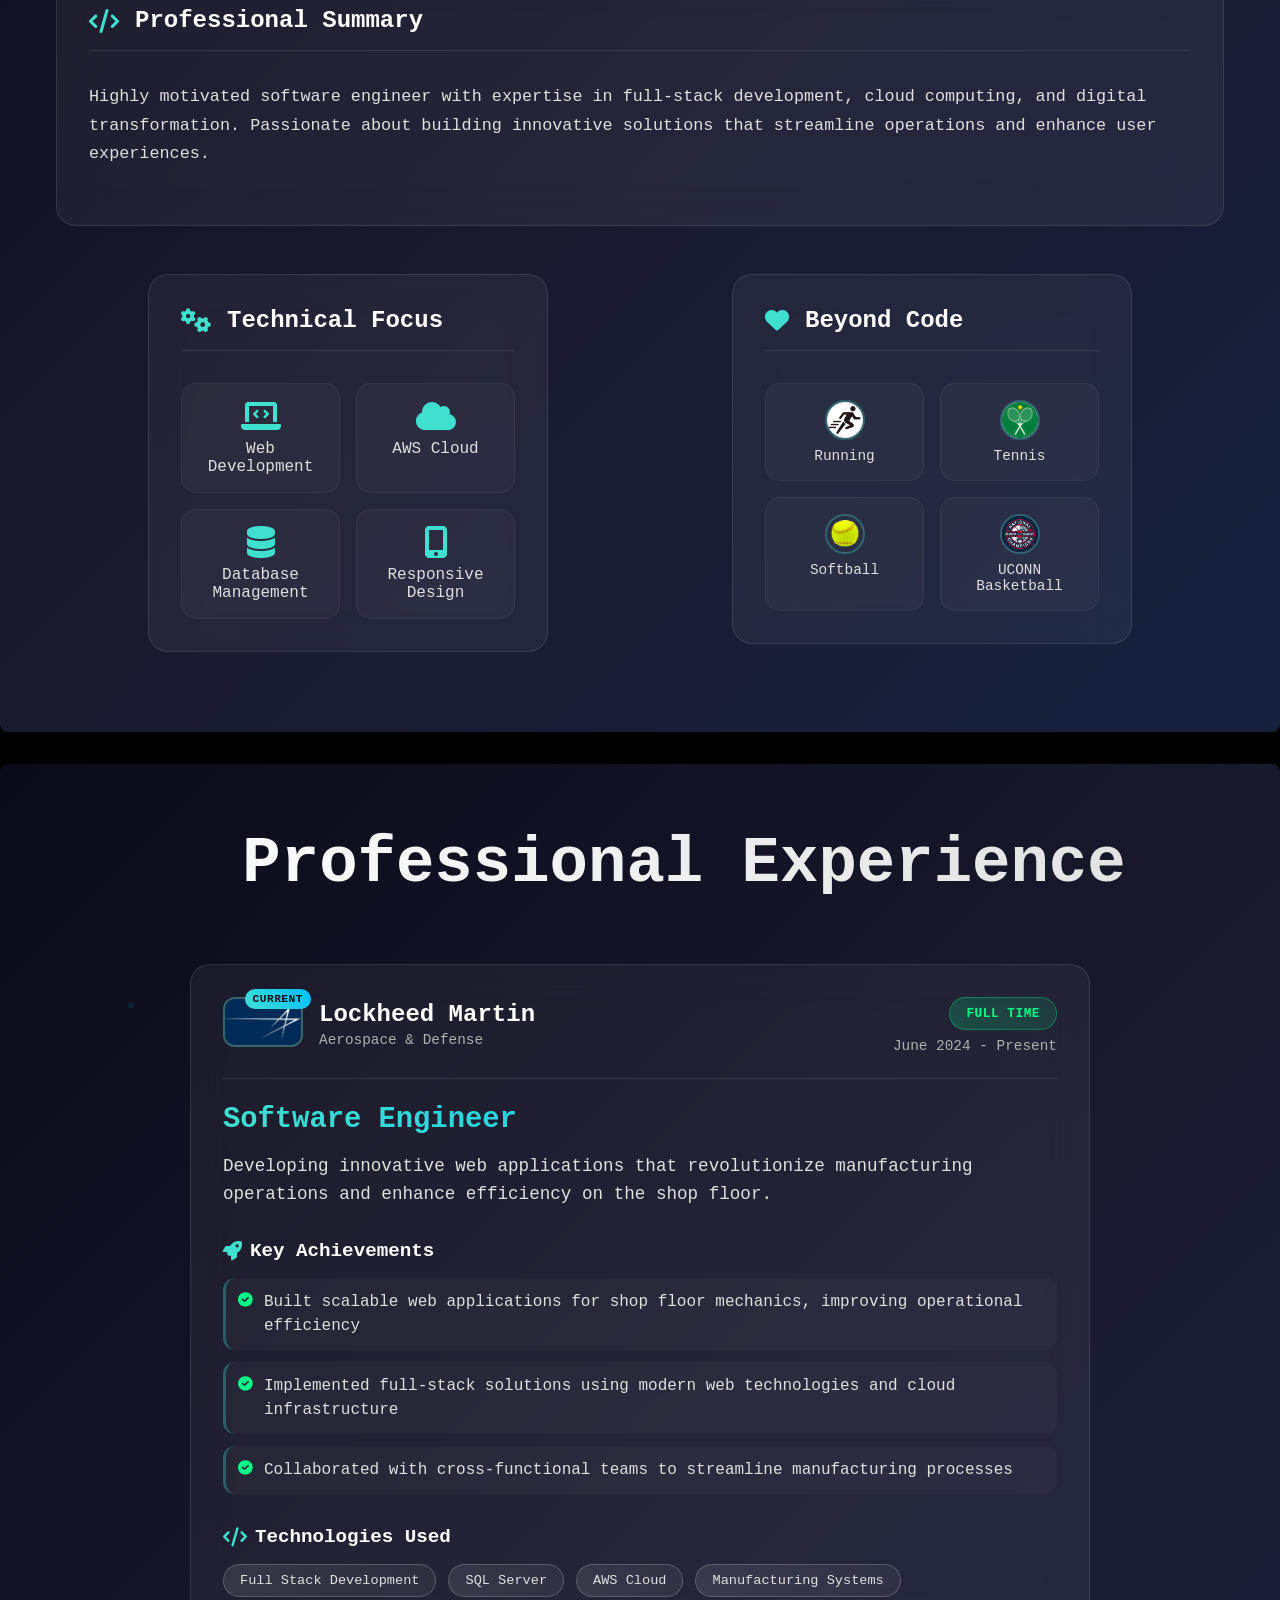
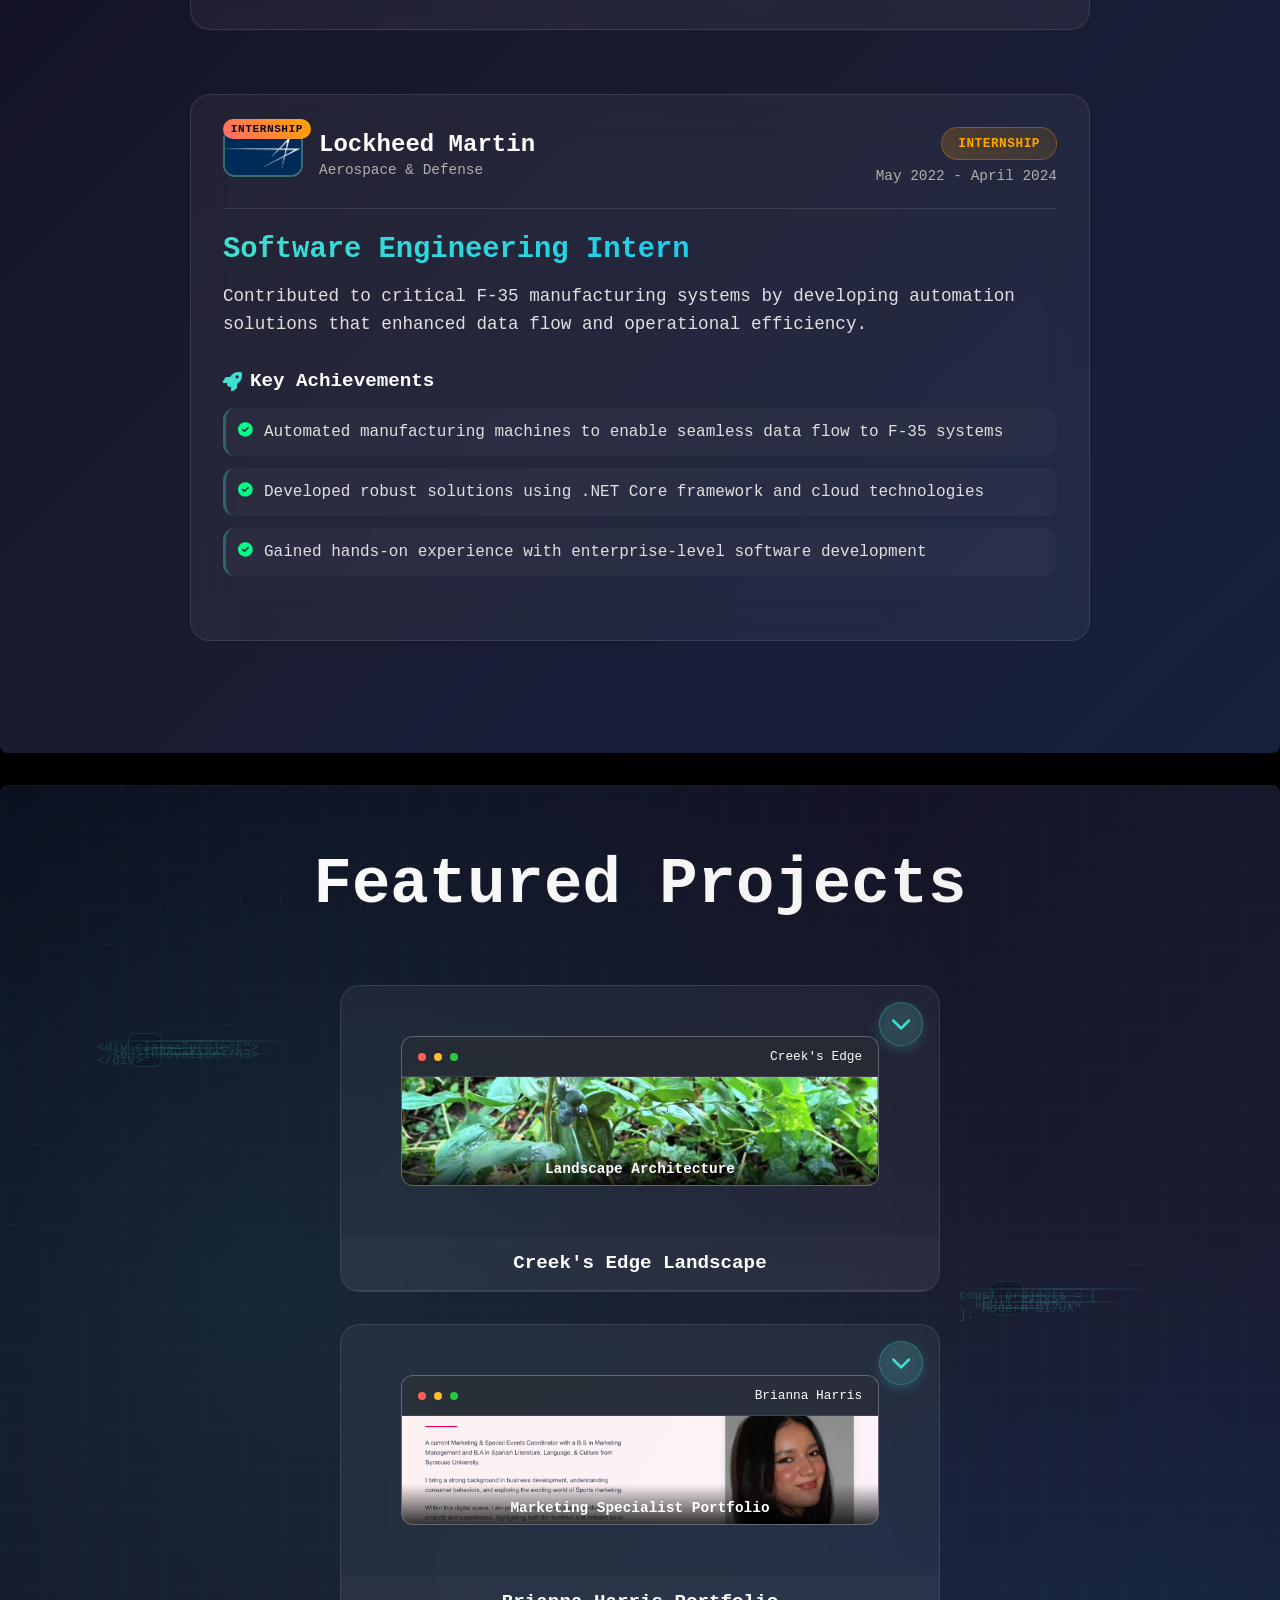
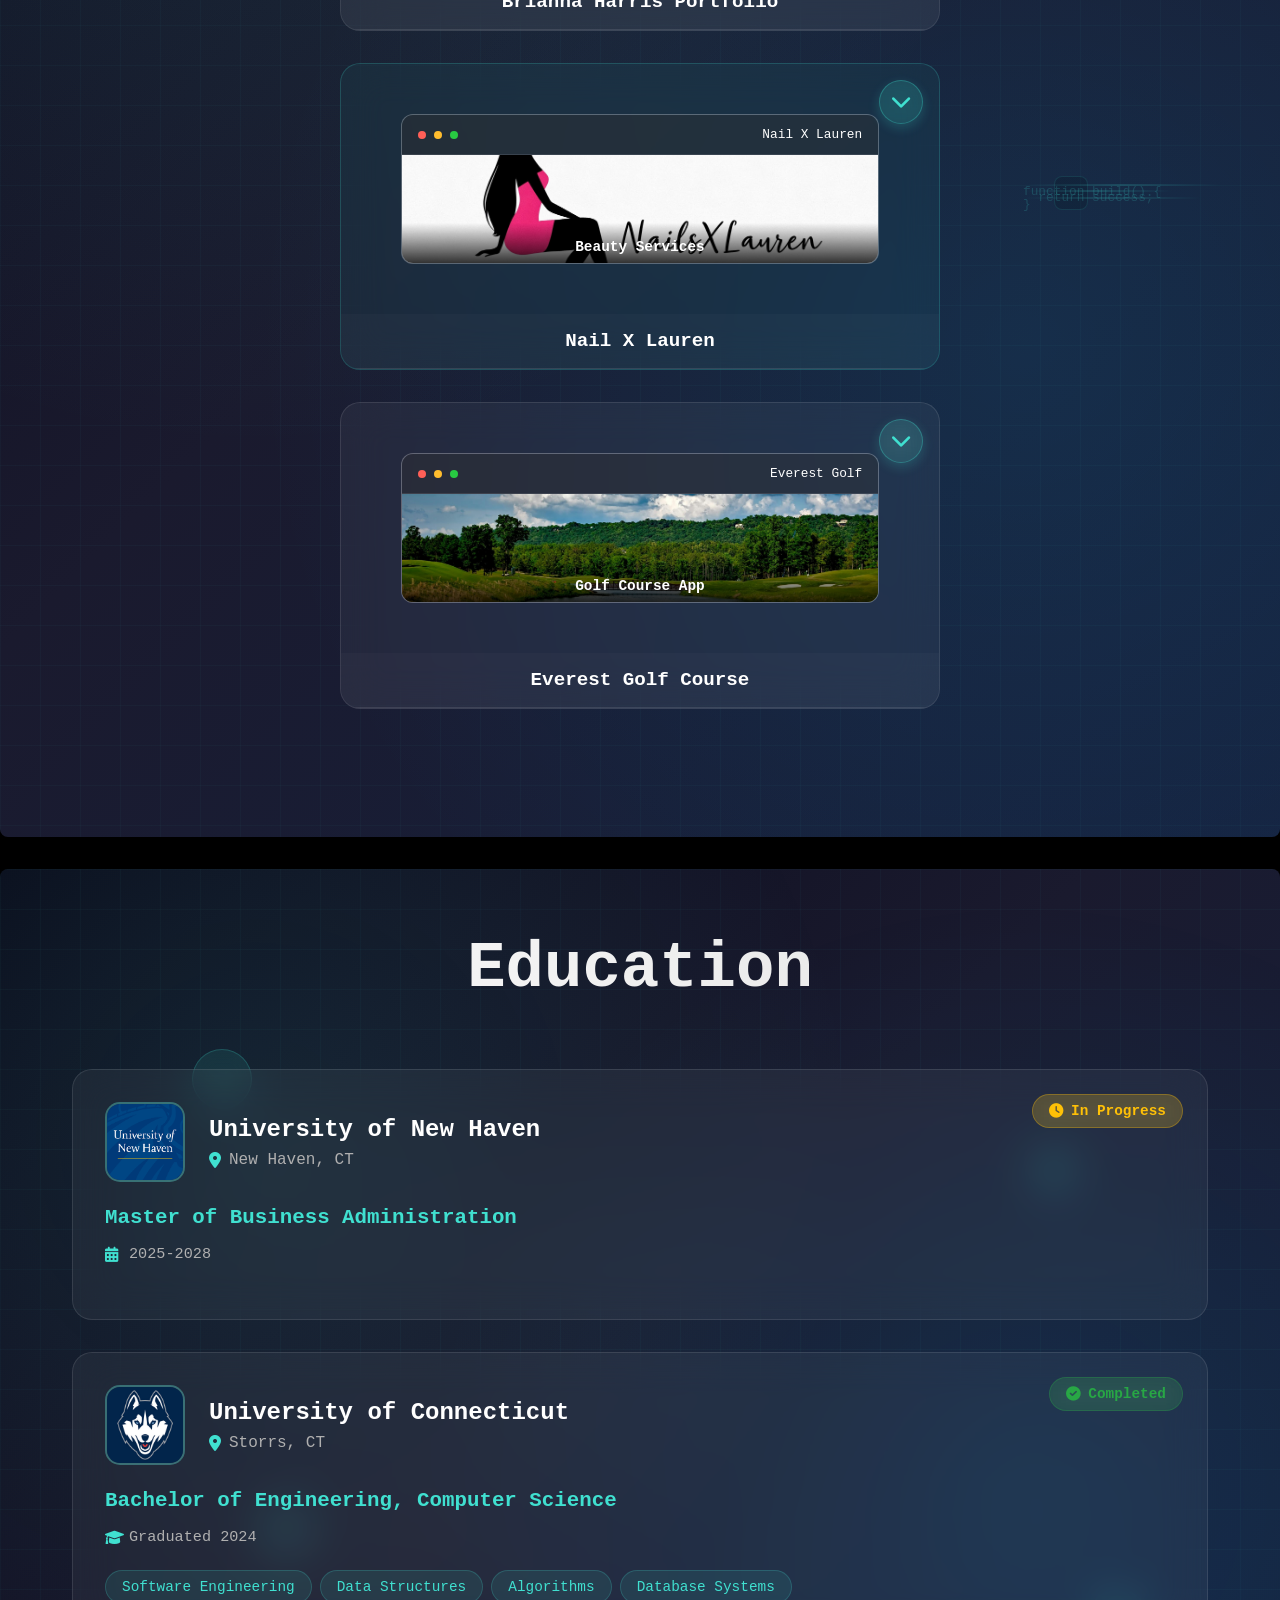
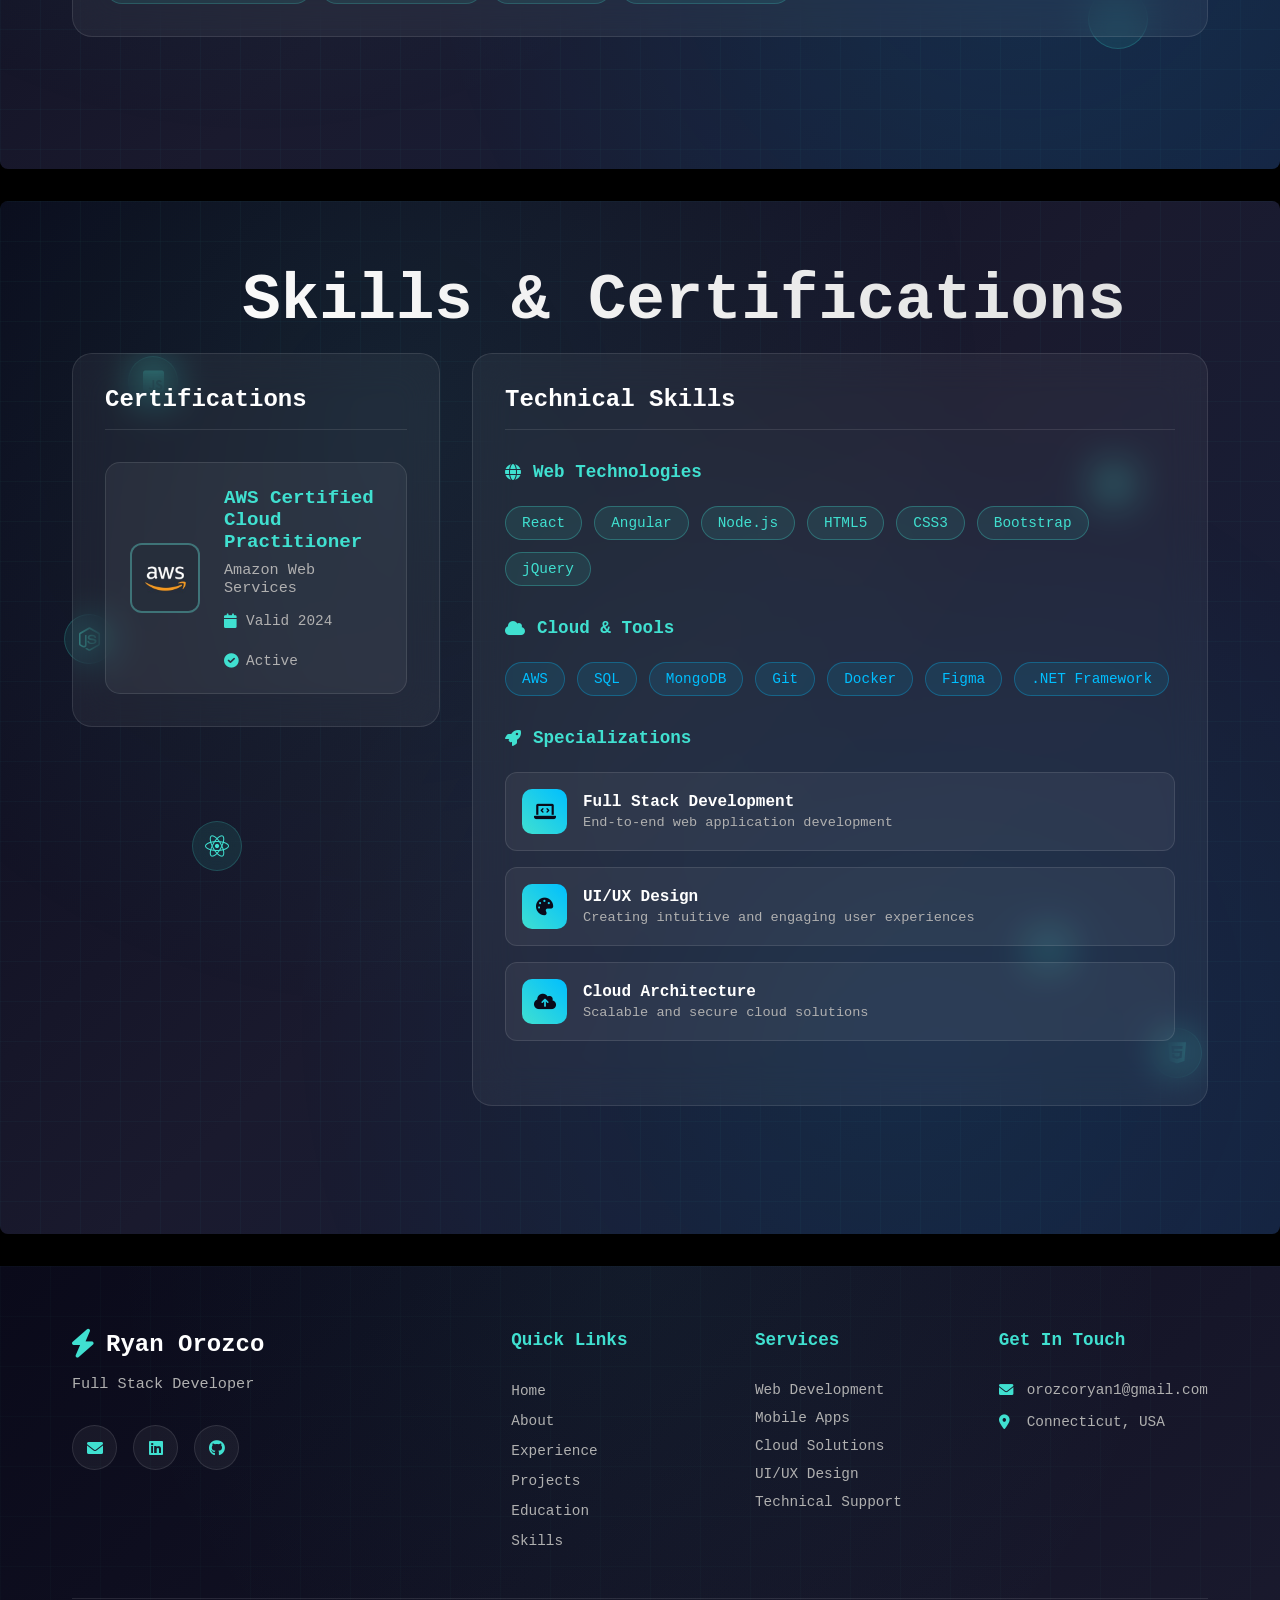
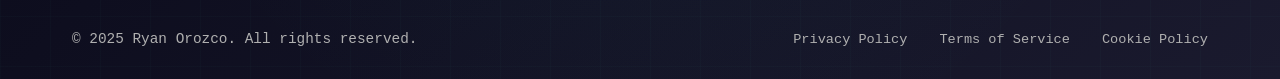
==== commit c875736d: "Restyle hero background and navbar, fix typewriter cursor artifact - Hero: replace dark blue grid/do" ====
--- a/index.html
+++ b/index.html
@@ -13,7 +13,6 @@
             <div class="nav-container">
                 <div class="nav-brand">
                     <a href="#home" class="brand-link">
-                        <span class="brand-icon">⚡</span>
                         <span class="brand-text">Ryan Orozco</span>
                     </a>
                 </div>
@@ -21,37 +20,31 @@
                 <ul class="nav-menu" id="navbar">
                     <li class="nav-item">
                         <a href="#home" class="nav-link">
-                            <i class="fas fa-home"></i>
                             <span>Home</span>
                         </a>
                     </li>
                     <li class="nav-item">
                         <a href="#about" class="nav-link">
-                            <i class="fas fa-user"></i>
                             <span>About</span>
                         </a>
                     </li>
                     <li class="nav-item">
                         <a href="#experience" class="nav-link">
-                            <i class="fas fa-briefcase"></i>
                             <span>Experience</span>
                         </a>
                     </li>
                     <li class="nav-item">
                         <a href="#projects" class="nav-link">
-                            <i class="fas fa-code-branch"></i>
                             <span>Projects</span>
                         </a>
                     </li>
                     <li class="nav-item">
                         <a href="#education" class="nav-link">
-                            <i class="fas fa-graduation-cap"></i>
                             <span>Education</span>
                         </a>
                     </li>
                     <li class="nav-item">
                         <a href="#certifications_and_skills" class="nav-link">
-                            <i class="fas fa-certificate"></i>
                             <span>Skills</span>
                         </a>
                     </li>
@@ -68,20 +61,6 @@
     <!-- #endregion Navbar -->
 
     <header id="home" class="modern-hero">
-        <!-- Animated background elements -->
-        <div class="hero-background">
-            <div class="tech-grid"></div>
-            <div class="floating-particles">
-                <div class="particle"></div>
-                <div class="particle"></div>
-                <div class="particle"></div>
-                <div class="particle"></div>
-                <div class="particle"></div>
-                <div class="particle"></div>
-            </div>
-            <div class="gradient-overlay"></div>
-        </div>
-        
         <!-- Main content -->
         <div class="hero-content">
                 
--- a/Styles/Baseline.css
+++ b/Styles/Baseline.css
@@ -44,62 +44,22 @@
     align-items: center;
     color: white;
     overflow: hidden;
-    background: linear-gradient(135deg, #0a0a1a 0%, #1a1a2e 50%, #16213e 100%);
-}
-
-/* Background Elements */
-.hero-background {
-    position: absolute;
-    top: 0;
-    left: 0;
-    width: 100%;
-    height: 100%;
+    background: #000;
+}
+
+/* Soft green ambient glow cast from above, like a spotlight */
+.modern-hero::before {
+    content: '';
+    position: absolute;
+    top: -25%;
+    left: 50%;
+    transform: translateX(-50%);
+    width: 120%;
+    height: 65%;
+    background: radial-gradient(ellipse at center, rgba(57, 255, 136, 0.28) 0%, rgba(57, 255, 136, 0.1) 35%, transparent 70%);
+    filter: blur(70px);
     z-index: 1;
-}
-
-.tech-grid {
-    position: absolute;
-    top: 0;
-    left: 0;
-    width: 100%;
-    height: 100%;
-    background-image: 
-        linear-gradient(rgba(64, 224, 208, 0.03) 1px, transparent 1px),
-        linear-gradient(90deg, rgba(64, 224, 208, 0.03) 1px, transparent 1px);
-    background-size: 50px 50px;
-    animation: gridMove 20s linear infinite;
-}
-
-.floating-particles {
-    position: absolute;
-    width: 100%;
-    height: 100%;
-}
-
-.particle {
-    position: absolute;
-    width: 4px;
-    height: 4px;
-    background: linear-gradient(45deg, #40e0d0, #00bfff);
-    border-radius: 50%;
-    animation: float 6s ease-in-out infinite;
-}
-
-.particle:nth-child(1) { top: 20%; left: 10%; animation-delay: 0s; }
-.particle:nth-child(2) { top: 60%; left: 80%; animation-delay: 1s; }
-.particle:nth-child(3) { top: 80%; left: 20%; animation-delay: 2s; }
-.particle:nth-child(4) { top: 30%; left: 70%; animation-delay: 3s; }
-.particle:nth-child(5) { top: 70%; left: 30%; animation-delay: 4s; }
-.particle:nth-child(6) { top: 40%; left: 90%; animation-delay: 5s; }
-
-.gradient-overlay {
-    position: absolute;
-    top: 0;
-    left: 0;
-    width: 100%;
-    height: 100%;
-    background: radial-gradient(circle at 30% 20%, rgba(64, 224, 208, 0.1) 0%, transparent 50%),
-                radial-gradient(circle at 70% 80%, rgba(0, 191, 255, 0.1) 0%, transparent 50%);
+    pointer-events: none;
 }
 
 /* Hero Content */
@@ -386,26 +346,7 @@
     position: sticky;
     top: 0;
     z-index: 1000;
-    background: linear-gradient(135deg, #0f0f23 0%, #1a1a2e 50%, #16213e 100%);
-    backdrop-filter: blur(10px);
-    border-bottom: 1px solid rgba(255, 255, 255, 0.1);
-    box-shadow: 0 8px 32px rgba(0, 0, 0, 0.3);
-    transition: all 0.3s ease;
-}
-
-.modern-navbar::before {
-    content: '';
-    position: absolute;
-    top: 0;
-    left: 0;
-    right: 0;
-    bottom: 0;
-    background-image: 
-        linear-gradient(rgba(64, 224, 208, 0.03) 1px, transparent 1px),
-        linear-gradient(90deg, rgba(64, 224, 208, 0.03) 1px, transparent 1px);
-    background-size: 20px 20px;
-    pointer-events: none;
-    opacity: 0.5;
+    background: transparent;
 }
 
 .nav-container {
@@ -429,52 +370,24 @@
     text-decoration: none;
     color: #fff;
     font-weight: 700;
-    font-size: 1.5rem;
-    transition: all 0.3s ease;
+    font-size: 1.25rem;
+    transition: color 0.25s ease;
 }
 
 .brand-link:hover {
-    transform: translateY(-2px);
-    text-shadow: 0 0 20px rgba(64, 224, 208, 0.5);
-}
-
-.brand-icon {
-    font-size: 1.8rem;
-    margin-right: 0.5rem;
-    background: linear-gradient(45deg, #40e0d0, #00bfff);
-    -webkit-background-clip: text;
-    -webkit-text-fill-color: transparent;
-    background-clip: text;
-    animation: pulse 2s infinite;
-    position: relative;
-}
-
-.brand-icon::after {
-    content: '';
-    position: absolute;
-    top: -5px;
-    left: -5px;
-    right: -5px;
-    bottom: -5px;
-    background: radial-gradient(circle, rgba(64, 224, 208, 0.2) 0%, transparent 70%);
-    animation: float 3s ease-in-out infinite;
-    pointer-events: none;
-    border-radius: 50%;
-}
-
-.brand-text {
-    background: linear-gradient(45deg, #fff, #e0e0e0);
-    -webkit-background-clip: text;
-    -webkit-text-fill-color: transparent;
-    background-clip: text;
+    color: rgba(255, 255, 255, 0.75);
 }
 
 .nav-menu {
     display: flex;
     list-style: none;
+    align-items: center;
     margin: 0;
-    padding: 0;
-    gap: 0.5rem;
+    padding: 0.4rem 0.5rem;
+    gap: 0.25rem;
+    border: 1px solid rgba(255, 255, 255, 0.12);
+    border-radius: 999px;
+    background: rgba(255, 255, 255, 0.03);
 }
 
 .nav-item {
@@ -484,60 +397,21 @@
 .nav-link {
     display: flex;
     align-items: center;
-    gap: 0.5rem;
     text-decoration: none;
-    color: #e0e0e0;
-    padding: 0.75rem 1.25rem;
-    border-radius: 12px;
-    font-weight: 500;
+    color: rgba(255, 255, 255, 0.55);
+    padding: 0.55rem 1.1rem;
+    border-radius: 999px;
+    font-weight: 400;
     font-size: 0.95rem;
-    transition: all 0.3s ease;
-    position: relative;
-    overflow: hidden;
-}
-
-.nav-link::before {
-    content: '';
-    position: absolute;
-    top: 0;
-    left: -100%;
-    width: 100%;
-    height: 100%;
-    background: linear-gradient(90deg, transparent, rgba(64, 224, 208, 0.2), transparent);
-    transition: left 0.5s ease;
-}
-
-.nav-link:hover::before {
-    left: 100%;
+    transition: color 0.25s ease;
 }
 
 .nav-link:hover {
     color: #fff;
-    background: rgba(64, 224, 208, 0.1);
-    transform: translateY(-2px);
-    box-shadow: 0 8px 25px rgba(64, 224, 208, 0.2);
-    border: 1px solid rgba(64, 224, 208, 0.2);
-}
-
-.nav-link i {
-    font-size: 1rem;
-    transition: transform 0.3s ease;
-}
-
-.nav-link:hover i {
-    transform: scale(1.1);
 }
 
 .nav-link.active {
-    color: #40e0d0;
-    background: rgba(64, 224, 208, 0.15);
-    box-shadow: 0 4px 20px rgba(64, 224, 208, 0.3);
-    border: 1px solid rgba(64, 224, 208, 0.3);
-}
-
-.nav-link.active i {
-    color: #40e0d0;
-    animation: glow 2s ease-in-out infinite alternate;
+    color: #fff;
 }
 
 .nav-toggle {
@@ -546,7 +420,7 @@
     cursor: pointer;
     padding: 0.75rem;
     border-radius: 8px;
-    transition: all 0.3s ease;
+    transition: background 0.25s ease;
     min-width: 48px;
     min-height: 48px;
     justify-content: center;
@@ -555,13 +429,13 @@
 }
 
 .nav-toggle:hover {
-    background: rgba(64, 224, 208, 0.1);
+    background: rgba(255, 255, 255, 0.08);
 }
 
 .hamburger-line {
     width: 25px;
-    height: 3px;
-    background: linear-gradient(90deg, #40e0d0, #40e0d0);
+    height: 2px;
+    background: #fff;
     margin: 3px 0;
     border-radius: 2px;
     transition: all 0.3s ease;
@@ -3584,7 +3458,6 @@
 
 /* Desktop - Show floating elements */
 @media (min-width: 1025px) {
-    .floating-particles,
     .floating-elements,
     .floating-code,
     .floating-icons,
@@ -3716,7 +3589,6 @@
         font-size: 0.8rem;
     }
     
-    .floating-particles,
     .floating-elements,
     .floating-code,
     .floating-icons,
@@ -3724,11 +3596,7 @@
     .tech-particles {
         display: none;
     }
-    
-    .tech-grid {
-        background-size: 30px 30px;
-    }
-    
+
     /* Dropdown Arrow Mobile */
     .dropdown-arrow {
         width: 50px;
@@ -4001,7 +3869,9 @@
         left: -100%;
         width: 100%;
         height: calc(100vh - 70px);
-        background: linear-gradient(135deg, #0f0f23 0%, #1a1a2e 100%);
+        background: rgba(0, 0, 0, 0.95);
+        border: none;
+        border-radius: 0;
         flex-direction: column;
         justify-content: flex-start;
         align-items: center;
@@ -4045,15 +3915,7 @@
     .nav-toggle {
         display: flex;
     }
-    
-    .brand-text {
-        display: none;
-    }
-    
-    .brand-icon {
-        margin-right: 0;
-    }
-    
+
     /* Modern About Section Mobile */
     .modern-about-section {
         padding: 2rem 0;
@@ -4450,7 +4312,6 @@
     }
     
     .floating-code,
-    .floating-particles,
     .floating-elements,
     .floating-icons,
     .code-particles,
@@ -4550,24 +4411,9 @@
     }
 }
 
-/* High DPI displays */
-@media (-webkit-min-device-pixel-ratio: 2), (min-resolution: 192dpi) {
-    .tech-grid {
-        background-size: 25px 25px;
-    }
-    
-    .particle {
-        width: 6px;
-        height: 6px;
-    }
-}
-
 /* Reduced motion for accessibility */
 @media (prefers-reduced-motion: reduce) {
-    .tech-grid,
-    .floating-particles,
     .scroll-arrow,
-    .particle,
     .hero-name,
     .hero-title,
     .hero-description,
